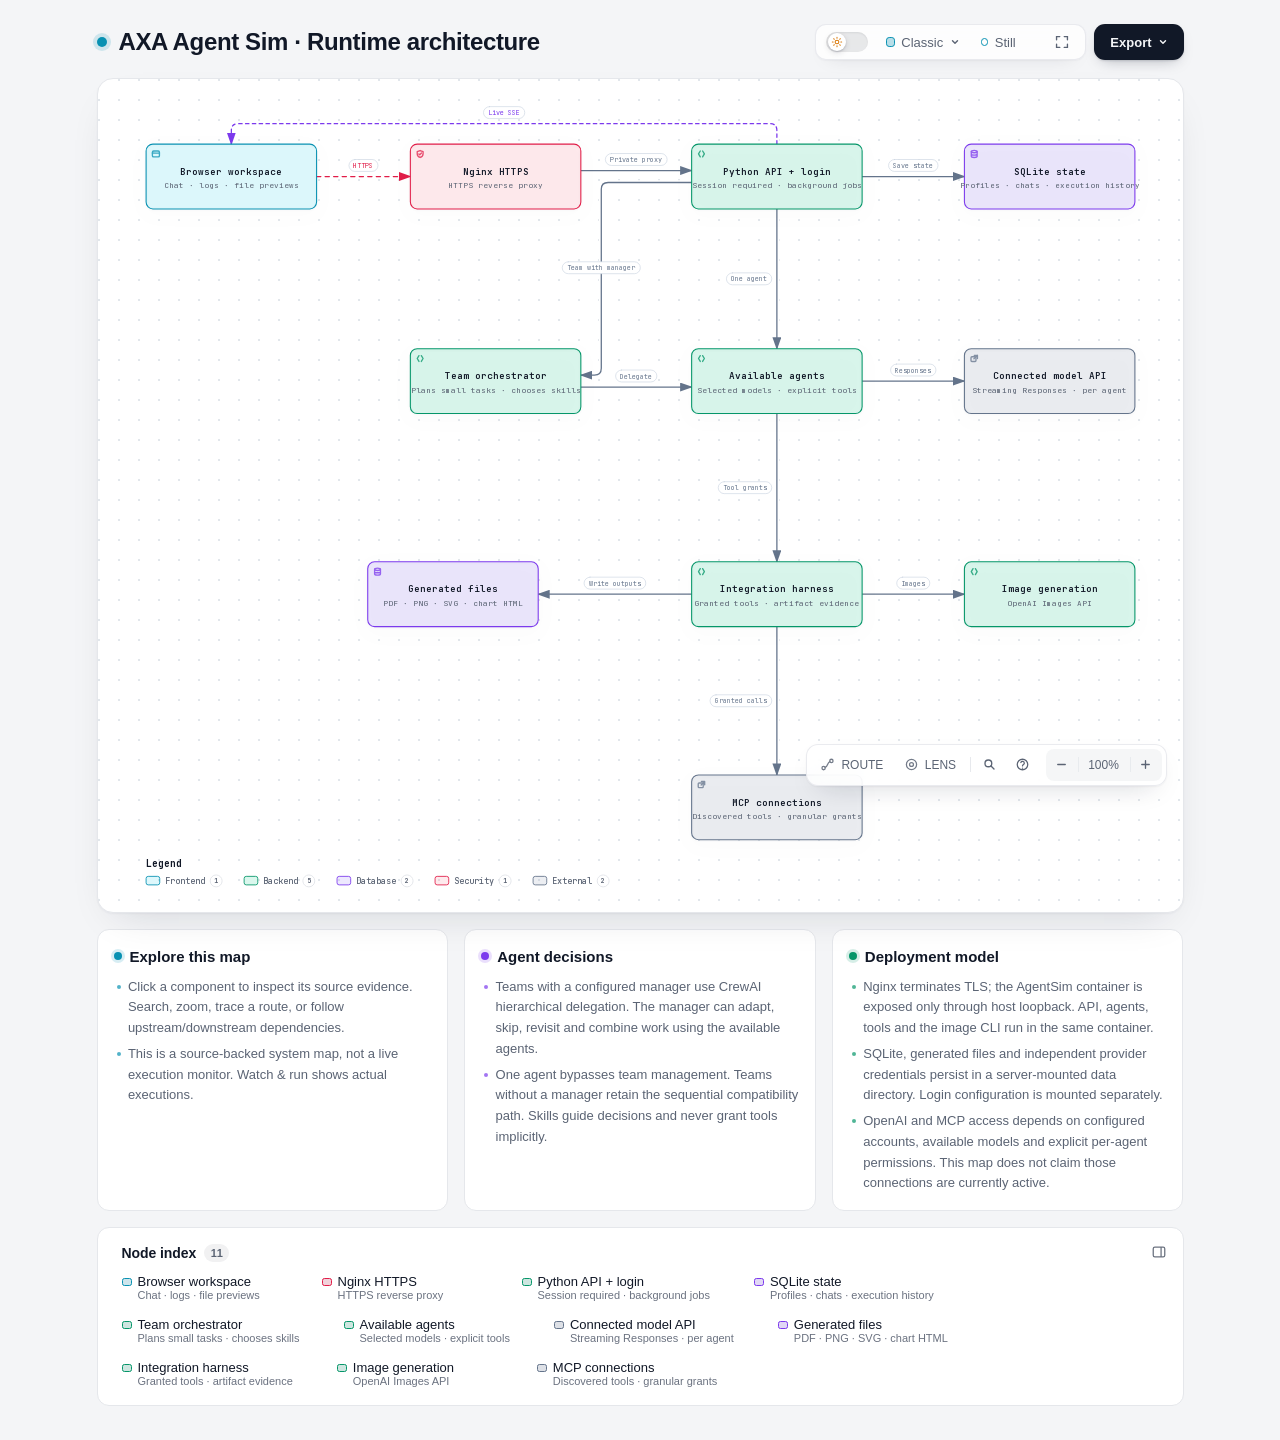
==== static/architecture.html @ c7d5e51a "Launch AXA Agent Sim with server-side OpenAI configuration" ====
<!DOCTYPE html>
<html lang="en" data-theme="dark" data-preset="classic">
<head>
  <meta charset="UTF-8">
  <meta name="viewport" content="width=device-width, initial-scale=1.0">
  <meta name="generator" content="archify 3.2.0">
  <meta name="archify-reader-contract" content="declared-wide-v1">
  <title>AXA Agent Sim · Runtime architecture Diagram</title>
  <script>
    // Resolve the theme before first paint so light-preference users don't
    // see a dark flash. The toolbar script below re-applies with UI state.
    (function () {
      try {
        var theme = null;
        try {
          var param = new URLSearchParams(window.location.search).get('theme');
          if (param === 'light' || param === 'dark') theme = param;
          if (new URLSearchParams(window.location.search).get('embed') === '1') {
            document.documentElement.setAttribute('data-embed', 'true');
          }
          if (new URLSearchParams(window.location.search).get('present') === '1') {
            document.documentElement.setAttribute('data-present', 'true');
          }
        } catch (_) {}
        if (!theme) {
          try { theme = localStorage.getItem('archify-theme'); } catch (_) {}
        }
        if (theme !== 'light' && theme !== 'dark') {
          theme = window.matchMedia('(prefers-color-scheme: light)').matches ? 'light' : 'dark';
        }
        document.documentElement.setAttribute('data-theme', theme);
      } catch (_) {}
    })();
  </script>
  <style id="archify-fonts">
/*
JetBrains Mono variable WOFF2 subsets from Google Fonts service revision v24.
These fixed bytes are shared by the viewer and its SVG/raster exports.
No local() source: an installed copy must not override the bundled font.
Uncovered characters (including CJK) still use the system fallback stack.
Upstream: https://github.com/JetBrains/JetBrainsMono

cyrillic-ext    1664 bytes  sha256 9343de2ca5d9549f792e7962375af8efb0f320c7643bfd36c884b5a30e5c396f
cyrillic        8892 bytes  sha256 4995a9a43ac659ec32fcd8b463755cd6a07b31a6e6b3894a6a153b661cf490e2
greek           6800 bytes  sha256 49c3da6c9a2b279b0f1f860f5cfb1f5dc38d88a5c7be9c9b1837bbc4e3db6111
vietnamese      5872 bytes  sha256 d44eb1936043a56038eb02dd70b243f379bef65783f94ec12f277550720411f1
latin-ext      11596 bytes  sha256 9c38cb2d0d2d93c1ee6e21fa78db76f13ea7e15e15cc64214c7ca89b6aaa35c4
latin          31340 bytes  sha256 2c32b9b3ee358c119e210f6f5195f9bd34894d78a785ff2e95d60e718e400af4

Copyright 2020 The JetBrains Mono Project Authors (https://github.com/JetBrains/JetBrainsMono)

This Font Software is licensed under the SIL Open Font License, Version 1.1.
This license is copied below, and is also available with a FAQ at:
https://openfontlicense.org


-----------------------------------------------------------
SIL OPEN FONT LICENSE Version 1.1 - 26 February 2007
-----------------------------------------------------------

PREAMBLE
The goals of the Open Font License (OFL) are to stimulate worldwide
development of collaborative font projects, to support the font creation
efforts of academic and linguistic communities, and to provide a free and
open framework in which fonts may be shared and improved in partnership
with others.

The OFL allows the licensed fonts to be used, studied, modified and
redistributed freely as long as they are not sold by themselves. The
fonts, including any derivative works, can be bundled, embedded,
redistributed and/or sold with any software provided that any reserved
names are not used by derivative works. The fonts and derivatives,
however, cannot be released under any other type of license. The
requirement for fonts to remain under this license does not apply
to any document created using the fonts or their derivatives.

DEFINITIONS
"Font Software" refers to the set of files released by the Copyright
Holder(s) under this license and clearly marked as such. This may
include source files, build scripts and documentation.

"Reserved Font Name" refers to any names specified as such after the
copyright statement(s).

"Original Version" refers to the collection of Font Software components as
distributed by the Copyright Holder(s).

"Modified Version" refers to any derivative made by adding to, deleting,
or substituting -- in part or in whole -- any of the components of the
Original Version, by changing formats or by porting the Font Software to a
new environment.

"Author" refers to any designer, engineer, programmer, technical
writer or other person who contributed to the Font Software.

PERMISSION & CONDITIONS
Permission is hereby granted, free of charge, to any person obtaining
a copy of the Font Software, to use, study, copy, merge, embed, modify,
redistribute, and sell modified and unmodified copies of the Font
Software, subject to the following conditions:

1) Neither the Font Software nor any of its individual components,
in Original or Modified Versions, may be sold by itself.

2) Original or Modified Versions of the Font Software may be bundled,
redistributed and/or sold with any software, provided that each copy
contains the above copyright notice and this license. These can be
included either as stand-alone text files, human-readable headers or
in the appropriate machine-readable metadata fields within text or
binary files as long as those fields can be easily viewed by the user.

3) No Modified Version of the Font Software may use the Reserved Font
Name(s) unless explicit written permission is granted by the corresponding
Copyright Holder. This restriction only applies to the primary font name as
presented to the users.

4) The name(s) of the Copyright Holder(s) or the Author(s) of the Font
Software shall not be used to promote, endorse or advertise any
Modified Version, except to acknowledge the contribution(s) of the
Copyright Holder(s) and the Author(s) or with their explicit written
permission.

5) The Font Software, modified or unmodified, in part or in whole,
must be distributed entirely under this license, and must not be
distributed under any other license. The requirement for fonts to
remain under this license does not apply to any document created
using the Font Software.

TERMINATION
This license becomes null and void if any of the above conditions are
not met.

DISCLAIMER
THE FONT SOFTWARE IS PROVIDED "AS IS", WITHOUT WARRANTY OF ANY KIND,
EXPRESS OR IMPLIED, INCLUDING BUT NOT LIMITED TO ANY WARRANTIES OF
MERCHANTABILITY, FITNESS FOR A PARTICULAR PURPOSE AND NONINFRINGEMENT
OF COPYRIGHT, PATENT, TRADEMARK, OR OTHER RIGHT. IN NO EVENT SHALL THE
COPYRIGHT HOLDER BE LIABLE FOR ANY CLAIM, DAMAGES OR OTHER LIABILITY,
INCLUDING ANY GENERAL, SPECIAL, INDIRECT, INCIDENTAL, OR CONSEQUENTIAL
DAMAGES, WHETHER IN AN ACTION OF CONTRACT, TORT OR OTHERWISE, ARISING
FROM, OUT OF THE USE OR INABILITY TO USE THE FONT SOFTWARE OR FROM
OTHER DEALINGS IN THE FONT SOFTWARE.
*/
    /* cyrillic-ext */
    @font-face { font-family: 'JetBrains Mono'; font-style: normal; font-weight: 400 800; font-display: swap;
      src: url([data-uri]) format('woff2');
      unicode-range: U+0460-052F, U+1C80-1C8A, U+20B4, U+2DE0-2DFF, U+A640-A69F, U+FE2E-FE2F; }
    /* cyrillic */
    @font-face { font-family: 'JetBrains Mono'; font-style: normal; font-weight: 400 800; font-display: swap;
      src: url([data-uri]) format('woff2');
      unicode-range: U+0301, U+0400-045F, U+0490-0491, U+04B0-04B1, U+2116; }
    /* greek */
    @font-face { font-family: 'JetBrains Mono'; font-style: normal; font-weight: 400 800; font-display: swap;
      src: url([data-uri]) format('woff2');
      unicode-range: U+0370-0377, U+037A-037F, U+0384-038A, U+038C, U+038E-03A1, U+03A3-03FF; }
    /* vietnamese */
    @font-face { font-family: 'JetBrains Mono'; font-style: normal; font-weight: 400 800; font-display: swap;
      src: url([data-uri]) format('woff2');
      unicode-range: U+0102-0103, U+0110-0111, U+0128-0129, U+0168-0169, U+01A0-01A1, U+01AF-01B0, U+0300-0301, U+0303-0304, U+0308-0309, U+0323, U+0329, U+1EA0-1EF9, U+20AB; }
    /* latin-ext */
    @font-face { font-family: 'JetBrains Mono'; font-style: normal; font-weight: 400 800; font-display: swap;
      src: url([data-uri]) format('woff2');
      unicode-range: U+0100-02BA, U+02BD-02C5, U+02C7-02CC, U+02CE-02D7, U+02DD-02FF, U+0304, U+0308, U+0329, U+1D00-1DBF, U+1E00-1E9F, U+1EF2-1EFF, U+2020, U+20A0-20AB, U+20AD-20C0, U+2113, U+2C60-2C7F, U+A720-A7FF; }
    /* latin */
    @font-face { font-family: 'JetBrains Mono'; font-style: normal; font-weight: 400 800; font-display: swap;
      src: url([data-uri]) format('woff2');
      unicode-range: U+0000-00FF, U+0131, U+0152-0153, U+02BB-02BC, U+02C6, U+02DA, U+02DC, U+0304, U+0308, U+0329, U+2000-206F, U+20AC, U+2122, U+2191, U+2193, U+2212, U+2215, U+FEFF, U+FFFD; }
  </style>
  <style>
    /* ==========================================================
       THEME VARIABLES — switch by toggling [data-theme] on <html>
       ========================================================== */
    :root,
    [data-theme="dark"] {
      --bg: #020617;
      --grid: #1e293b;
      --canvas-dot: rgba(148, 163, 184, 0.16);
      --text: #ffffff;
      --text-muted: #94a3b8;
      --text-dim: #475569;
      /* UI chrome and menu hints need more contrast than SVG .t-dim accents */
      --text-faint: #7d8da1;

      --panel: rgba(15, 23, 42, 0.5);
      --panel-border: #1e293b;
      --lane-fill: rgba(15, 23, 42, 0.22);
      --lane-stroke: #334155;

      --arrow: #94a3b8;
      --arrow-emphasis: #34d399;

      /* Opaque mask color used behind semi-transparent component fills
         so the arrows drawn underneath are properly hidden. */
      --mask: #0f172a;

      --frontend-fill:    rgba(8, 51, 68, 0.4);
      --frontend-stroke:  #22d3ee;
      --backend-fill:     rgba(6, 78, 59, 0.4);
      --backend-stroke:   #34d399;
      --database-fill:    rgba(76, 29, 149, 0.4);
      --database-stroke:  #a78bfa;
      --cloud-fill:       rgba(120, 53, 15, 0.3);
      --cloud-stroke:     #fbbf24;
      --security-fill:    rgba(136, 19, 55, 0.4);
      --security-stroke:  #fb7185;
      --messagebus-fill:  rgba(251, 146, 60, 0.3);
      --messagebus-stroke:#fb923c;
      --external-fill:    rgba(30, 41, 59, 0.5);
      --external-stroke:  #94a3b8;

      --toolbar-bg:       rgba(15, 23, 42, 0.8);
      --toolbar-border:   #334155;
      --toolbar-text:     #e2e8f0;
      --toolbar-hover:    rgba(15, 23, 42, 0.95);
      --toolbar-menu-bg:  #0f172a;
    }

    [data-theme="light"] {
      --bg: #f4f5f7;
      --grid: #e9edf2;
      --canvas-dot: #e2e7ec;
      --text: #111827;
      --text-muted: #5b6474;
      --text-dim: #9aa3b2;
      --text-faint: #6b7280;

      --panel: #ffffff;
      --panel-border: #e5e7eb;
      --lane-fill: rgba(248, 250, 252, 0.65);
      --lane-stroke: #cbd5e1;

      --arrow: #64748b;
      --arrow-emphasis: #059669;

      --mask: #ffffff;

      --frontend-fill: rgba(34, 211, 238, 0.15);
      --frontend-stroke: #0891b2;
      --backend-fill: rgba(52, 211, 153, 0.18);
      --backend-stroke: #059669;
      --database-fill: rgba(167, 139, 250, 0.2);
      --database-stroke: #7c3aed;
      --cloud-fill: rgba(251, 191, 36, 0.18);
      --cloud-stroke: #d97706;
      --security-fill: rgba(251, 113, 133, 0.15);
      --security-stroke: #e11d48;
      --messagebus-fill: rgba(251, 146, 60, 0.15);
      --messagebus-stroke: #ea580c;
      --external-fill: rgba(148, 163, 184, 0.18);
      --external-stroke: #64748b;

      --toolbar-bg:       rgba(255, 255, 255, 0.92);
      --toolbar-border:   #cbd5e1;
      --toolbar-text:     #334155;
      --toolbar-hover:    #ffffff;
      --toolbar-menu-bg:  #ffffff;
    }

    /* ==========================================================
       SIGNAL FLOW — an opt-in, motion-forward visual preset.
       The variables also target a standalone exported SVG, whose
       root carries data-preset and data-theme directly.
       ========================================================== */
    [data-preset="signal-flow"][data-theme="dark"] {
      --bg: #030711;
      --grid: #15233a;
      --panel: rgba(6, 14, 28, 0.78);
      --panel-border: #1d3350;
      --lane-fill: rgba(9, 22, 40, 0.5);
      --lane-stroke: #2c4564;
      --text: #f5fbff;
      --text-muted: #9eb0c7;
      --text-dim: #52667f;
      --text-faint: #7890ad;
      --mask: #07101e;
      --frontend-fill: rgba(6, 182, 212, 0.14);
      --frontend-stroke: #67e8f9;
      --backend-fill: rgba(16, 185, 129, 0.14);
      --backend-stroke: #5eead4;
      --database-fill: rgba(139, 92, 246, 0.16);
      --database-stroke: #c4b5fd;
      --cloud-fill: rgba(245, 158, 11, 0.13);
      --cloud-stroke: #fcd34d;
      --security-fill: rgba(244, 63, 94, 0.13);
      --security-stroke: #fda4af;
      --messagebus-fill: rgba(249, 115, 22, 0.13);
      --messagebus-stroke: #fdba74;
      --external-fill: rgba(71, 85, 105, 0.24);
      --external-stroke: #a5b4c7;
      --arrow: #7890ad;
      --arrow-emphasis: #2dd4bf;
      --toolbar-bg: rgba(7, 16, 30, 0.86);
      --toolbar-border: #29415f;
      --toolbar-menu-bg: #07101e;
    }

    [data-preset="signal-flow"][data-theme="light"] {
      --bg: #f4f9fc;
      --grid: #d4e5ee;
      --panel: rgba(255, 255, 255, 0.82);
      --panel-border: #bfd5e2;
      --lane-fill: rgba(232, 243, 248, 0.62);
      --lane-stroke: #a9c5d5;
      --text: #102638;
      --text-muted: #587287;
      --text-dim: #8aa2b4;
      --text-faint: #668397;
      --mask: #ffffff;
      --frontend-fill: rgba(6, 182, 212, 0.09);
      --frontend-stroke: #0789a1;
      --backend-fill: rgba(5, 150, 105, 0.09);
      --backend-stroke: #087f69;
      --database-fill: rgba(124, 58, 237, 0.09);
      --database-stroke: #7254c7;
      --cloud-fill: rgba(217, 119, 6, 0.08);
      --cloud-stroke: #b9670b;
      --security-fill: rgba(225, 29, 72, 0.08);
      --security-stroke: #c53a59;
      --messagebus-fill: rgba(234, 88, 12, 0.08);
      --messagebus-stroke: #c65f27;
      --external-fill: rgba(100, 116, 139, 0.1);
      --external-stroke: #607a8c;
      --arrow: #7b97aa;
      --arrow-emphasis: #0d9488;
    }

    /* ==========================================================
       BLUEPRINT — a review-first drafting preset for deployment,
       infrastructure, and technical design documentation. It keeps
       the same semantic palette and geometry while trading glow for
       precise grid contrast, squared materials, and drafting marks.
       ========================================================== */
    [data-preset="blueprint"][data-theme="dark"] {
      --bg: #06131f;
      --grid: #17425a;
      --panel: rgba(7, 27, 43, 0.9);
      --panel-border: #27627f;
      --lane-fill: rgba(10, 43, 66, 0.36);
      --lane-stroke: #34799a;
      --text: #e3f6ff;
      --text-muted: #91b8ca;
      --text-dim: #557e92;
      --text-faint: #739caf;
      --mask: #0a2031;
      --frontend-fill: rgba(26, 157, 193, 0.14);
      --frontend-stroke: #66d9ef;
      --backend-fill: rgba(31, 155, 124, 0.13);
      --backend-stroke: #69dfbd;
      --database-fill: rgba(120, 105, 196, 0.14);
      --database-stroke: #b4a8ff;
      --cloud-fill: rgba(197, 145, 43, 0.13);
      --cloud-stroke: #ffd166;
      --security-fill: rgba(199, 76, 104, 0.13);
      --security-stroke: #ff8da1;
      --messagebus-fill: rgba(207, 112, 49, 0.13);
      --messagebus-stroke: #ffad66;
      --external-fill: rgba(84, 119, 139, 0.18);
      --external-stroke: #a7cad9;
      --arrow: #78a3b7;
      --arrow-emphasis: #64dfc1;
      --toolbar-bg: rgba(7, 28, 45, 0.92);
      --toolbar-border: #34799a;
      --toolbar-text: #d8f3ff;
      --toolbar-hover: rgba(18, 58, 83, 0.95);
      --toolbar-menu-bg: #0a2031;
    }

    [data-preset="blueprint"][data-theme="light"] {
      --bg: #edf7fa;
      --grid: #b5d5e1;
      --panel: rgba(249, 253, 255, 0.94);
      --panel-border: #78aabd;
      --lane-fill: rgba(210, 232, 240, 0.42);
      --lane-stroke: #83b2c4;
      --text: #123344;
      --text-muted: #4e7486;
      --text-dim: #86a6b4;
      --text-faint: #668c9d;
      --mask: #f9fdff;
      --frontend-fill: rgba(8, 145, 178, 0.08);
      --frontend-stroke: #087f9c;
      --backend-fill: rgba(5, 128, 101, 0.08);
      --backend-stroke: #08755f;
      --database-fill: rgba(100, 75, 180, 0.08);
      --database-stroke: #6757a8;
      --cloud-fill: rgba(181, 120, 15, 0.08);
      --cloud-stroke: #a86609;
      --security-fill: rgba(190, 48, 80, 0.07);
      --security-stroke: #b32f50;
      --messagebus-fill: rgba(196, 81, 22, 0.07);
      --messagebus-stroke: #b65120;
      --external-fill: rgba(79, 112, 128, 0.08);
      --external-stroke: #506f7e;
      --arrow: #6d93a5;
      --arrow-emphasis: #087f69;
      --toolbar-bg: rgba(247, 252, 254, 0.94);
      --toolbar-border: #8ab5c5;
      --toolbar-text: #294f61;
      --toolbar-hover: #ffffff;
      --toolbar-menu-bg: #f9fdff;
    }

    /* ==========================================================
       EDITORIAL — a warm, publication-minded preset for design
       reviews, launch notes, and documentation. The diagram keeps
       the same semantic palette and exact geometry, but trades
       software chrome for paper, ink, ruled structure, and one
       restrained vermilion accent.
       ========================================================== */
    [data-preset="editorial"][data-theme="dark"] {
      --bg: #181611;
      --grid: #39342a;
      --panel: rgba(35, 31, 24, 0.96);
      --panel-border: #625a4a;
      --lane-fill: rgba(52, 46, 35, 0.46);
      --lane-stroke: #726957;
      --text: #f4eddf;
      --text-muted: #b9ae9b;
      --text-dim: #776e60;
      --text-faint: #9d917e;
      --mask: #231f18;
      --frontend-fill: rgba(43, 133, 142, 0.16);
      --frontend-stroke: #7fc6c7;
      --backend-fill: rgba(63, 132, 92, 0.16);
      --backend-stroke: #8fc29e;
      --database-fill: rgba(117, 91, 141, 0.17);
      --database-stroke: #c0a4d0;
      --cloud-fill: rgba(170, 119, 49, 0.16);
      --cloud-stroke: #d8ad68;
      --security-fill: rgba(157, 69, 65, 0.17);
      --security-stroke: #df9085;
      --messagebus-fill: rgba(174, 79, 42, 0.16);
      --messagebus-stroke: #df946f;
      --external-fill: rgba(126, 115, 96, 0.18);
      --external-stroke: #b8ad99;
      --arrow: #948978;
      --arrow-emphasis: #dd6b3d;
      --toolbar-bg: rgba(35, 31, 24, 0.92);
      --toolbar-border: #625a4a;
      --toolbar-text: #eee5d5;
      --toolbar-hover: #302a20;
      --toolbar-menu-bg: #231f18;
    }

    [data-preset="editorial"][data-theme="light"] {
      --bg: #f2eee5;
      --grid: #d8d0c2;
      --panel: rgba(251, 248, 241, 0.97);
      --panel-border: #c4b9a6;
      --lane-fill: rgba(229, 221, 207, 0.42);
      --lane-stroke: #b8aa94;
      --text: #242018;
      --text-muted: #6f6658;
      --text-dim: #a09788;
      --text-faint: #817767;
      --mask: #fbf8f1;
      --frontend-fill: rgba(31, 117, 126, 0.09);
      --frontend-stroke: #287e84;
      --backend-fill: rgba(42, 119, 75, 0.09);
      --backend-stroke: #397b53;
      --database-fill: rgba(105, 75, 130, 0.09);
      --database-stroke: #765d86;
      --cloud-fill: rgba(157, 103, 31, 0.1);
      --cloud-stroke: #9a671f;
      --security-fill: rgba(153, 58, 52, 0.09);
      --security-stroke: #9e463f;
      --messagebus-fill: rgba(182, 70, 27, 0.09);
      --messagebus-stroke: #ad4b25;
      --external-fill: rgba(101, 91, 75, 0.09);
      --external-stroke: #746b5e;
      --arrow: #8a806f;
      --arrow-emphasis: #bb4c23;
      --toolbar-bg: rgba(251, 248, 241, 0.94);
      --toolbar-border: #c4b9a6;
      --toolbar-text: #40392f;
      --toolbar-hover: #fffdf8;
      --toolbar-menu-bg: #fbf8f1;
    }

    * { margin: 0; padding: 0; box-sizing: border-box; }

    body {
      --archify-page-top: 2rem;
      font-family: -apple-system, BlinkMacSystemFont, 'Segoe UI', 'PingFang SC', 'Hiragino Sans GB', 'Microsoft YaHei', 'Noto Sans CJK SC', 'Noto Sans', Roboto, 'Helvetica Neue', Arial, sans-serif;
      -webkit-font-smoothing: antialiased;
      background: var(--bg);
      min-height: 100vh;
      padding: var(--archify-page-top) 2rem 2rem;
      color: var(--text);
      /* Theme surfaces change together; animating the page background leaves it
         visibly out of sync with the SVG and panel for the first 200ms. */
    }

    html[data-preset="signal-flow"] body {
      background-image:
        radial-gradient(circle at 18% -8%, rgba(34, 211, 238, 0.14), transparent 34rem),
        radial-gradient(circle at 92% 18%, rgba(139, 92, 246, 0.12), transparent 30rem);
      background-attachment: fixed;
    }
    html[data-preset="signal-flow"][data-theme="light"] body {
      background-image:
        radial-gradient(circle at 18% -8%, rgba(6, 182, 212, 0.12), transparent 34rem),
        radial-gradient(circle at 92% 18%, rgba(139, 92, 246, 0.08), transparent 30rem);
    }
    html[data-preset="blueprint"] body {
      background-image:
        linear-gradient(var(--grid) 1px, transparent 1px),
        linear-gradient(90deg, var(--grid) 1px, transparent 1px);
      background-size: 32px 32px;
      background-position: -1px -1px;
      background-attachment: fixed;
    }
    html[data-preset="editorial"] body {
      background-image:
        linear-gradient(90deg, transparent 0, transparent 5.4rem, color-mix(in srgb, var(--security-stroke) 18%, transparent) 5.4rem, color-mix(in srgb, var(--security-stroke) 18%, transparent) calc(5.4rem + 1px), transparent calc(5.4rem + 1px)),
        repeating-linear-gradient(0deg, transparent 0, transparent 31px, color-mix(in srgb, var(--grid) 36%, transparent) 31px, color-mix(in srgb, var(--grid) 36%, transparent) 32px);
      background-attachment: fixed;
    }

    /* Gallery/embed mode keeps the generated artifact as the source of truth
       while presenting only its diagram surface inside a proof card. */
    html[data-embed="true"] body {
      min-height: 0;
      padding: 0;
      overflow: hidden;
      background: var(--bg);
      background-image: none;
    }
    html[data-embed="true"] .toolbar,
    html[data-embed="true"] .header,
    html[data-embed="true"] .cards,
    html[data-embed="true"] .diagram-nav,
    html[data-embed="true"] .overview-map,
    html[data-embed="true"] .focus-chip,
    html[data-embed="true"] .route-probe,
    html[data-embed="true"] .semantic-lens,
    html[data-embed="true"] .diagram-guide,
    html[data-embed="true"] .node-finder,
    html[data-embed="true"] .node-outline { display: none !important; }
    html[data-embed="true"] .container { max-width: none; }
    html[data-embed="true"] .diagram-container {
      padding: 0.5rem;
      border: 0;
      border-radius: 0;
      box-shadow: none;
    }
    html[data-embed="true"] .diagram-container svg { min-width: 0; }

    /* Presentation Stage is a viewer-only layer: it gives the live diagram
       the viewport while keeping guided views, theme, focus, and exports real.
       Embed mode wins when both query parameters are present. */
    html[data-present="true"]:not([data-embed="true"]) body {
      --archify-page-top: 1rem;
      height: 100dvh;
      min-height: 0;
      padding: 1rem;
      overflow: hidden;
    }
    html[data-present="true"]:not([data-embed="true"]) .container {
      display: flex;
      flex-direction: column;
      gap: 0.75rem;
      width: 100%;
      max-width: none;
      height: calc(100dvh - 2rem);
    }
    html[data-present="true"]:not([data-embed="true"]) .header {
      flex: none;
      min-width: 0;
      margin: 0;
      padding-right: 23rem;
    }
    html[data-present="true"]:not([data-embed="true"]) .header-row { margin-bottom: 0.25rem; }
    html[data-present="true"]:not([data-embed="true"]) .subtitle {
      overflow: hidden;
      text-overflow: ellipsis;
      white-space: nowrap;
    }

    html[data-present="true"]:not([data-embed="true"]) .diagram-container {
      display: flex;
      flex: 1 1 auto;
      align-items: center;
      justify-content: center;
      min-height: 0;
      padding: 0.75rem;
      padding-bottom: calc(0.75rem + var(--archify-nav-reserve));
    }
    html[data-present="true"]:not([data-embed="true"]) .diagram-container > svg {
      flex: 1 1 auto;
      height: 100%;
      min-height: 0;
      width: 100%;
      min-width: 0;
    }
    html[data-present="true"]:not([data-embed="true"]) .cards { display: none; }
    html[data-present="true"]:not([data-embed="true"]) #btn-present {
      border-color: var(--frontend-stroke);
      color: var(--frontend-stroke);
    }

    /* The reader owns only the outer scale. Compact automatic sequences fit at
       their authored text size or larger. Long sequences and waterfall rows
       favor reading width and page scroll; other diagrams keep height fitting.
       Small automatic canvases retain a modest scale inside a usable shell.
       Every strategy preserves the authored SVG/viewBox and semantic geometry. */
    .container {
      width: 100%;
      max-width: var(--archify-reader-width, 1440px);
      margin: 0 auto;
    }
    html[data-reader-area="true"] .diagram-container {
      min-height: var(--archify-diagram-min-height);
      display: flex;
      align-items: center;
    }
    html[data-reader-area="true"] .diagram-container > svg { flex-shrink: 0; }
    /* The original SVG legend can use the outer corner while the capped or fitted
       diagram stays centered. The container still clips all outer paint. */
    .diagram-container:has([data-reader-legend-corner]) > svg { overflow: visible; }
    .diagram-container [data-reader-legend-corner] {
      transform-origin: 0 0;
      transform-box: view-box;
      transform: var(--archify-reader-legend-transform);
    }
    html[data-reader-narrow="true"]:not([data-present="true"]) .diagram-container > svg {
      min-width: 0;
      max-width: var(--archify-diagram-max-width);
      margin-inline: auto;
    }
    @media (min-width: 768px) and (max-height: 920px) {
      .header { margin-bottom: 1rem; }
      .diagram-container { padding: 1rem; }
      .cards { margin-top: 1rem; }
      .card { padding: 1rem; }
    }

    .header { margin-bottom: 1.5rem; padding-right: 29.5rem; }

    html[data-preset="signal-flow"] .header,
    html[data-preset="blueprint"] .header,
    html[data-preset="editorial"] .header { padding-right: 29.5rem; }

    .header-row {
      display: flex;
      align-items: center;
      gap: 0.75rem;
      min-height: 2.75rem;
      margin-bottom: 0.25rem;
    }

    .pulse-dot {
      flex: none;
      width: 10px;
      height: 10px;
      background: var(--frontend-stroke);
      border-radius: 50%;
      box-shadow: 0 0 0 4px color-mix(in srgb, var(--frontend-stroke) 16%, transparent);
      animation: none;
    }

    html[data-motion-capable="true"] .pulse-dot { animation: pulse 2s infinite; }

    @keyframes pulse {
      0%, 100% { opacity: 1; }
      50% { opacity: 0.5; }
    }

    h1 {
      font-size: 1.5rem;
      font-weight: 650;
      line-height: 1.25;
      letter-spacing: -0.015em;
    }

    .subtitle {
      color: var(--text-muted);
      font-size: 0.875rem;
      line-height: 1.55;
      margin-left: 1.375rem;
    }

    html[data-preset="signal-flow"] .header-row::after {
      content: attr(data-preset-badge-signal-flow);
      flex: none;
      margin-left: 0.25rem;
      color: var(--frontend-stroke);
      border: 1px solid var(--frontend-stroke);
      border-radius: 999px;
      padding: 0.28rem 0.6rem;
      font-size: 0.625rem;
      letter-spacing: 0.12em;
      opacity: 0.82;
      box-shadow: 0 0 20px rgba(34, 211, 238, 0.12);
      white-space: nowrap;
    }

    html[data-preset="blueprint"] .pulse-dot {
      width: 10px;
      height: 10px;
      border: 1px solid var(--frontend-stroke);
      border-radius: 1px;
      background: transparent;
      box-shadow: inset 0 0 0 2px var(--bg);
      transform: rotate(45deg);
      animation: none;
    }
    html[data-preset="blueprint"] .header-row::after {
      content: attr(data-preset-badge-blueprint);
      flex: none;
      margin-left: 0.25rem;
      padding: 0.28rem 0.55rem;
      border-top: 1px solid var(--frontend-stroke);
      border-bottom: 1px solid var(--frontend-stroke);
      color: var(--frontend-stroke);
      font-size: 0.5625rem;
      font-weight: 700;
      letter-spacing: 0.14em;
      white-space: nowrap;
    }

    html[data-preset="editorial"] h1,
    html[data-preset="editorial"] .card h3 {
      font-family: Georgia, 'Times New Roman', 'Songti SC', STSong, serif;
      letter-spacing: -0.02em;
    }
    html[data-preset="editorial"] h1 { font-size: 1.72rem; font-weight: 600; }
    html[data-preset="editorial"] .pulse-dot {
      width: 9px;
      height: 9px;
      border: 1px solid var(--arrow-emphasis);
      border-radius: 0;
      background: var(--arrow-emphasis);
      box-shadow: 0 0 0 3px color-mix(in srgb, var(--arrow-emphasis) 14%, transparent);
      transform: rotate(45deg);
      animation: none;
    }
    html[data-preset="editorial"] .header-row::after {
      content: attr(data-preset-badge-editorial);
      flex: none;
      margin-left: 0.25rem;
      padding: 0.32rem 0 0.24rem;
      border-bottom: 2px solid var(--arrow-emphasis);
      color: var(--arrow-emphasis);
      font-family: Georgia, 'Times New Roman', serif;
      font-size: 0.625rem;
      font-style: italic;
      font-weight: 600;
      letter-spacing: 0.08em;
      white-space: nowrap;
    }

    .diagram-container {
      --archify-nav-reserve: 0px;
      background: var(--panel);
      border-radius: 1rem;
      border: 1px solid var(--panel-border);
      box-shadow: 0 1px 2px rgba(15, 23, 42, 0.04), 0 16px 40px -20px rgba(15, 23, 42, 0.18);
      padding: 1.5rem;
      padding-bottom: calc(1.5rem + var(--archify-nav-reserve));
      overflow: hidden;
      position: relative;
    }

    html[data-preset="signal-flow"] .diagram-container {
      position: relative;
      overflow: hidden;
      background: linear-gradient(180deg, rgba(8, 20, 38, 0.82), rgba(3, 8, 18, 0.94));
      box-shadow: inset 0 1px 0 rgba(255, 255, 255, 0.04), 0 28px 80px rgba(0, 0, 0, 0.34);
    }
    html[data-preset="signal-flow"][data-theme="light"] .diagram-container {
      background: linear-gradient(180deg, rgba(255, 255, 255, 0.9), rgba(237, 246, 250, 0.94));
      box-shadow: inset 0 1px 0 rgba(255, 255, 255, 0.72), 0 24px 60px rgba(45, 78, 99, 0.12);
    }
    html[data-preset="blueprint"] .diagram-container {
      border-color: var(--panel-border);
      border-radius: 0.35rem;
      background: var(--panel);
      box-shadow:
        inset 0 0 0 1px color-mix(in srgb, var(--panel-border) 34%, transparent),
        0 18px 48px rgba(0, 0, 0, 0.16);
    }
    html[data-preset="blueprint"] .diagram-container::after {
      content: "";
      position: absolute;
      z-index: 10;
      inset: 0.7rem;
      pointer-events: none;
      background:
        linear-gradient(var(--frontend-stroke), var(--frontend-stroke)) left top / 1.35rem 1px no-repeat,
        linear-gradient(var(--frontend-stroke), var(--frontend-stroke)) left top / 1px 1.35rem no-repeat,
        linear-gradient(var(--frontend-stroke), var(--frontend-stroke)) right top / 1.35rem 1px no-repeat,
        linear-gradient(var(--frontend-stroke), var(--frontend-stroke)) right top / 1px 1.35rem no-repeat,
        linear-gradient(var(--frontend-stroke), var(--frontend-stroke)) left bottom / 1.35rem 1px no-repeat,
        linear-gradient(var(--frontend-stroke), var(--frontend-stroke)) left bottom / 1px 1.35rem no-repeat,
        linear-gradient(var(--frontend-stroke), var(--frontend-stroke)) right bottom / 1.35rem 1px no-repeat,
        linear-gradient(var(--frontend-stroke), var(--frontend-stroke)) right bottom / 1px 1.35rem no-repeat;
      opacity: 0.58;
    }
    html[data-preset="editorial"] .diagram-container {
      overflow: hidden;
      border-color: var(--panel-border);
      border-radius: 0.38rem;
      background:
        linear-gradient(90deg, color-mix(in srgb, var(--security-fill) 58%, transparent), transparent 12%),
        var(--panel);
      box-shadow:
        0 1px 0 color-mix(in srgb, var(--text) 6%, transparent),
        0 18px 48px color-mix(in srgb, #000 19%, transparent);
    }
    html[data-preset="editorial"] .diagram-container::after {
      position: absolute;
      z-index: 10;
      top: 0.72rem;
      right: 1.25rem;
      padding: 0.2rem 0.52rem;
      border: 1px solid var(--panel-border);
      background: var(--panel);
      color: var(--arrow-emphasis);
      content: attr(data-preset-badge-editorial-plate);
      font-family: Georgia, 'Times New Roman', serif;
      font-size: 0.52rem;
      font-style: italic;
      font-weight: 600;
      letter-spacing: 0.09em;
      pointer-events: none;
    }
    html[data-embed="true"][data-preset="editorial"] .diagram-container::after { display: none; }
    html[data-motion-capable="true"][data-preset="signal-flow"][data-ambient-entry="running"] .diagram-container::before {
      content: "";
      position: absolute;
      inset: 0;
      pointer-events: none;
      background: linear-gradient(115deg, transparent 28%, rgba(103, 232, 249, 0.035) 48%, transparent 68%);
      transform: translateX(-70%);
      animation: archify-signal-scan 4.8s ease-in-out 1 both;
    }

    /* Motion Governor gives the reader a real static state and gives the
       strongest semantic action the only motion budget. Atmosphere resets to
       its authored base instead of freezing mid-cycle. Static artifacts never
       start a decorative pulse or scan. */
    html:not([data-motion-capable="true"]) svg[data-animation="trace"] [data-animate] {
      animation: none !important;
    }
    html:not([data-motion-capable="true"]) svg[data-animation="trace"] [data-graph-role="automatic-crossover"]:has(> [data-animate="edge"]) > [data-graph-role="automatic-crossover-underlay"] {
      animation: none !important;
    }
    html[data-motion="still"] .pulse-dot,
    html[data-motion="still"] .diagram-container::before,
    html[data-motion="still"] svg[data-animation="trace"] [data-animate],
    html[data-motion-owner] .pulse-dot,
    html[data-motion-owner] .diagram-container::before,
    html[data-motion-owner] svg[data-animation="trace"] [data-animate],
    html[data-embed="true"] .pulse-dot,
    html[data-embed="true"] .diagram-container::before,
    html[data-share-playback="true"] .pulse-dot,
    html[data-share-playback="true"] .diagram-container::before,
    html[data-document-hidden="true"] .pulse-dot,
    html[data-document-hidden="true"] .diagram-container::before,
    html[data-document-hidden="true"] svg[data-animation="trace"] [data-animate],
    html[data-motion="still"] svg[data-animation="trace"] [data-graph-role="automatic-crossover"]:has(> [data-animate="edge"]) > [data-graph-role="automatic-crossover-underlay"],
    html[data-motion-owner] svg[data-animation="trace"] [data-graph-role="automatic-crossover"]:has(> [data-animate="edge"]) > [data-graph-role="automatic-crossover-underlay"],
    html[data-embed="true"] svg[data-animation="trace"] [data-graph-role="automatic-crossover"]:has(> [data-animate="edge"]) > [data-graph-role="automatic-crossover-underlay"],
    html[data-share-playback="true"] svg[data-animation="trace"] [data-graph-role="automatic-crossover"]:has(> [data-animate="edge"]) > [data-graph-role="automatic-crossover-underlay"],
    html[data-document-hidden="true"] svg[data-animation="trace"] [data-graph-role="automatic-crossover"]:has(> [data-animate="edge"]) > [data-graph-role="automatic-crossover-underlay"] {
      animation: none !important;
    }
    html[data-motion="still"] .diagram-container::before,
    html[data-motion-owner] .diagram-container::before,
    html[data-embed="true"] .diagram-container::before,
    html[data-share-playback="true"] .diagram-container::before {
      opacity: 0;
    }
    html[data-motion="still"] .intent-trace-flow,
    html[data-motion="still"] .route-probe-flow,
    html[data-motion="still"] .route-journey-flow,
    html[data-motion="still"] .semantic-lens-flow,
    html[data-motion="still"] .diagram-guide,
    html[data-motion="still"] .overview-map-live,
    html[data-document-hidden="true"] .intent-trace-flow,
    html[data-document-hidden="true"] .route-probe-flow,
    html[data-document-hidden="true"] .route-journey-flow,
    html[data-document-hidden="true"] .semantic-lens-flow,
    html[data-document-hidden="true"] .diagram-guide,
    html[data-document-hidden="true"] .overview-map-live {
      animation: none !important;
    }

    html[data-motion="still"] .intent-trace-flow,
    html[data-motion="still"] .route-probe-flow {
      stroke-dasharray: none;
      stroke-dashoffset: 0;
      opacity: 0.72;
    }
    html[data-motion="still"] .route-journey-overlay,
    html[data-document-hidden="true"] .route-journey-overlay { display: none !important; }
    html[data-motion="still"] .relationship-pulse-overlay { display: none !important; }

    html[data-motion="still"] svg [data-node-id],
    html[data-motion="still"] svg [data-edge-from],
    html[data-motion="still"] svg [data-detail],
    html[data-motion="still"] svg [data-detail-anchor],
    html[data-motion="still"] svg [data-legend-hit],
    html[data-motion="still"] svg {
      transition: none !important;
    }

    svg {
      font-family: 'JetBrains Mono', ui-monospace, SFMono-Regular, Menlo, Consolas, 'DejaVu Sans Mono', 'Liberation Mono', 'Noto Sans Mono CJK SC', 'PingFang SC', 'Hiragino Sans GB', 'Microsoft YaHei', monospace;
      width: 100%;
      min-width: min(900px, 100%);
      display: block;
      transform-origin: 0 0;
      transition: transform 0.18s ease;
    }

    .diagram-container.is-camera-moving svg {
      transition: transform 0.42s cubic-bezier(0.22, 1, 0.36, 1);
    }
    .diagram-container.is-camera-transaction svg { transition: none; }
    .diagram-container.is-pannable { cursor: grab; }
    .diagram-container.is-panning { cursor: grabbing; user-select: none; }
    .diagram-container.is-panning svg { transition: none; }

    .diagram-nav {
      position: absolute;
      right: 1rem;
      bottom: 1rem;
      z-index: 12;
      translate: 0 calc(-1 * var(--archify-dock-lift, 0px));
      display: inline-flex;
      align-items: center;
      max-width: calc(100% - 2rem);
      padding: 0.25rem;
      gap: 0.0625rem;
      overflow-x: auto;
      border: 1px solid color-mix(in srgb, var(--panel-border) 80%, transparent);
      border-radius: 0.75rem;
      background: color-mix(in srgb, var(--panel) 84%, transparent);
      box-shadow: 0 1px 2px rgba(15, 23, 42, 0.05), 0 10px 28px -14px rgba(15, 23, 42, 0.28);
      backdrop-filter: blur(14px) saturate(1.2);
      scrollbar-width: none;
    }
    .diagram-nav::-webkit-scrollbar { display: none; }
    .diagram-nav button,
    .focus-chip button {
      border: 0;
      background: transparent;
      color: var(--toolbar-text);
      font: inherit;
      cursor: pointer;
    }
    .diagram-nav button {
      min-width: 2rem;
      height: 2rem;
      padding: 0 0.4rem;
      border-radius: 0.5rem;
      color: var(--text-muted);
      font-size: 0.75rem;
      font-weight: 500;
      letter-spacing: 0;
      transition: background 0.15s, color 0.15s;
    }
    .diagram-nav button:hover,
    .diagram-nav button:focus-visible {
      color: var(--text);
      background: color-mix(in srgb, var(--text) 6%, transparent);
    }
    .diagram-nav button:hover,
    .diagram-nav button:focus-visible,
    .focus-chip button:hover,
    .focus-chip button:focus-visible { background: var(--toolbar-hover); }
    .diagram-nav button:focus-visible,
    .focus-chip button:focus-visible {
      outline: 2px solid var(--frontend-stroke);
      outline-offset: 1px;
    }
    .diagram-nav button:disabled { opacity: 0.38; cursor: default; }
    /* The Guide stays on the ? shortcut; Map only earns dock space once the
       reader has zoomed past the full diagram (or opened it from the keyboard). */
    .diagram-nav button[hidden] { display: none; }
    .diagram-container:not(.is-pannable) #btn-overview-map:not([data-radar-requested]):not(:focus) { display: none; }
    .diagram-nav button:disabled:hover { background: transparent; }
    .diagram-nav #btn-route-probe,
    .diagram-nav #btn-overview-map,
    .diagram-nav #btn-semantic-lens {
      min-width: auto;
      padding-inline: 0.6rem;
      color: var(--text-muted);
      font-weight: 500;
    }
    .diagram-nav #btn-node-finder,
    .diagram-nav [data-view="out"] {
      position: relative;
      margin-left: 0.375rem;
    }
    .diagram-nav #btn-node-finder::before,
    .diagram-nav [data-view="out"]::before {
      position: absolute;
      top: 0.55rem;
      bottom: 0.55rem;
      left: -0.19rem;
      width: 1px;
      background: color-mix(in srgb, var(--panel-border) 90%, transparent);
      content: "";
      pointer-events: none;
    }
    .diagram-nav-icon {
      display: block;
      width: 0.95rem;
      height: 0.95rem;
      margin: auto;
      background: currentColor;
      -webkit-mask-position: center;
      -webkit-mask-repeat: no-repeat;
      -webkit-mask-size: contain;
      mask-position: center;
      mask-repeat: no-repeat;
      mask-size: contain;
    }
    .diagram-nav-icon.find {
      -webkit-mask-image: url("data:image/svg+xml,%3Csvg xmlns='http://www.w3.org/2000/svg' viewBox='0 0 20 20'%3E%3Ccircle cx='8.5' cy='8.5' r='4.5' fill='none' stroke='black' stroke-width='1.8'/%3E%3Cpath d='m12 12 4 4' fill='none' stroke='black' stroke-width='1.8' stroke-linecap='round'/%3E%3C/svg%3E");
      mask-image: url("data:image/svg+xml,%3Csvg xmlns='http://www.w3.org/2000/svg' viewBox='0 0 20 20'%3E%3Ccircle cx='8.5' cy='8.5' r='4.5' fill='none' stroke='black' stroke-width='1.8'/%3E%3Cpath d='m12 12 4 4' fill='none' stroke='black' stroke-width='1.8' stroke-linecap='round'/%3E%3C/svg%3E");
    }
    .diagram-nav-icon.guide {
      -webkit-mask-image: url("data:image/svg+xml,%3Csvg xmlns='http://www.w3.org/2000/svg' viewBox='0 0 20 20'%3E%3Ccircle cx='10' cy='10' r='7' fill='none' stroke='black' stroke-width='1.7'/%3E%3Cpath d='M7.8 7.3a2.4 2.4 0 014.6.9c0 1.8-2.4 2-2.4 3.7M10 14.9h.01' fill='none' stroke='black' stroke-width='1.7' stroke-linecap='round'/%3E%3C/svg%3E");
      mask-image: url("data:image/svg+xml,%3Csvg xmlns='http://www.w3.org/2000/svg' viewBox='0 0 20 20'%3E%3Ccircle cx='10' cy='10' r='7' fill='none' stroke='black' stroke-width='1.7'/%3E%3Cpath d='M7.8 7.3a2.4 2.4 0 014.6.9c0 1.8-2.4 2-2.4 3.7M10 14.9h.01' fill='none' stroke='black' stroke-width='1.7' stroke-linecap='round'/%3E%3C/svg%3E");
    }
    .diagram-nav-icon.minus {
      -webkit-mask-image: url("data:image/svg+xml,%3Csvg xmlns='http://www.w3.org/2000/svg' viewBox='0 0 20 20'%3E%3Cpath d='M5 10h10' fill='none' stroke='black' stroke-width='1.8' stroke-linecap='round'/%3E%3C/svg%3E");
      mask-image: url("data:image/svg+xml,%3Csvg xmlns='http://www.w3.org/2000/svg' viewBox='0 0 20 20'%3E%3Cpath d='M5 10h10' fill='none' stroke='black' stroke-width='1.8' stroke-linecap='round'/%3E%3C/svg%3E");
    }
    .diagram-nav-icon.plus {
      -webkit-mask-image: url("data:image/svg+xml,%3Csvg xmlns='http://www.w3.org/2000/svg' viewBox='0 0 20 20'%3E%3Cpath d='M10 5v10M5 10h10' fill='none' stroke='black' stroke-width='1.8' stroke-linecap='round'/%3E%3C/svg%3E");
      mask-image: url("data:image/svg+xml,%3Csvg xmlns='http://www.w3.org/2000/svg' viewBox='0 0 20 20'%3E%3Cpath d='M10 5v10M5 10h10' fill='none' stroke='black' stroke-width='1.8' stroke-linecap='round'/%3E%3C/svg%3E");
    }
    .diagram-nav [data-view="reset"] {
      display: inline-flex;
      align-items: center;
      justify-content: center;
      gap: 0.2rem;
      min-width: 3.1rem;
      padding-inline: 0.35rem;
    }
    .diagram-nav [data-view="reset"][data-detail-visible] {
      min-width: 3.8rem;
    }
    .diagram-nav-detail {
      color: color-mix(in srgb, var(--toolbar-text) 52%, transparent);
      font-size: 0.44rem;
      font-weight: 700;
      line-height: 1;
      letter-spacing: 0.07em;
    }
    .diagram-nav-percent {
      color: var(--text-muted);
      font-size: 0.75rem;
      font-weight: 500;
      font-variant-numeric: tabular-nums;
      line-height: 1;
    }
    /* Mode buttons carry a small glyph so the dock reads as one icon language. */
    .diagram-nav #btn-route-probe,
    .diagram-nav #btn-overview-map,
    .diagram-nav #btn-semantic-lens {
      display: inline-flex;
      align-items: center;
      gap: 0.375rem;
      padding-inline: 0.55rem 0.65rem;
    }
    .diagram-nav #btn-route-probe::before,
    .diagram-nav #btn-overview-map::before,
    .diagram-nav #btn-semantic-lens::before {
      flex: none;
      width: 0.95rem;
      height: 0.95rem;
      background: currentColor;
      content: "";
      opacity: 0.85;
      -webkit-mask: var(--nav-glyph) center / contain no-repeat;
      mask: var(--nav-glyph) center / contain no-repeat;
    }
    .diagram-nav #btn-route-probe { --nav-glyph: url("data:image/svg+xml,%3Csvg xmlns='http://www.w3.org/2000/svg' viewBox='0 0 20 20'%3E%3Cg fill='none' stroke='black' stroke-width='1.7' stroke-linecap='round'%3E%3Ccircle cx='4.8' cy='14.8' r='2.2'/%3E%3Ccircle cx='15.2' cy='5.2' r='2.2'/%3E%3Cpath d='M6.9 13.9c3.8-1.4 2.6-6.3 6.2-7.8'/%3E%3C/g%3E%3C/svg%3E"); }
    .diagram-nav #btn-overview-map { --nav-glyph: url("data:image/svg+xml,%3Csvg xmlns='http://www.w3.org/2000/svg' viewBox='0 0 20 20'%3E%3Cg fill='none' stroke='black' stroke-width='1.7' stroke-linejoin='round'%3E%3Cpath d='M2.8 5.4 7.4 3.5l5.2 2 4.6-1.9v11l-4.6 1.9-5.2-2-4.6 1.9z'/%3E%3Cpath d='M7.4 3.5v11M12.6 5.5v11'/%3E%3C/g%3E%3C/svg%3E"); }
    .diagram-nav #btn-semantic-lens { --nav-glyph: url("data:image/svg+xml,%3Csvg xmlns='http://www.w3.org/2000/svg' viewBox='0 0 20 20'%3E%3Cg fill='none' stroke='black' stroke-width='1.7'%3E%3Ccircle cx='10' cy='10' r='6.8'/%3E%3Ccircle cx='10' cy='10' r='2.6'/%3E%3C/g%3E%3C/svg%3E"); }
    /* Zoom out / level / zoom in join into one stepper well. */
    .diagram-nav [data-view="out"],
    .diagram-nav [data-view="reset"],
    .diagram-nav [data-view="in"] {
      position: relative;
      border-radius: 0;
      background: color-mix(in srgb, var(--panel-border) 38%, transparent);
    }
    .diagram-nav [data-view="out"] { margin-left: 0.375rem; border-radius: 0.5rem 0 0 0.5rem; }
    .diagram-nav [data-view="out"]::before { display: none; }
    .diagram-nav [data-view="reset"],
    .diagram-nav [data-view="in"] { margin-left: -0.0625rem; }
    .diagram-nav [data-view="in"] { border-radius: 0 0.5rem 0.5rem 0; }
    .diagram-nav [data-view="reset"]::after,
    .diagram-nav [data-view="in"]::after {
      position: absolute;
      top: 0.55rem;
      bottom: 0.55rem;
      left: 0;
      width: 1px;
      background: color-mix(in srgb, var(--panel-border) 75%, transparent);
      content: "";
      pointer-events: none;
    }
    .diagram-nav [data-view="out"]:hover,
    .diagram-nav [data-view="reset"]:hover,
    .diagram-nav [data-view="in"]:hover { background: color-mix(in srgb, var(--panel-border) 60%, transparent); }
    .diagram-nav [data-view="out"]:disabled,
    .diagram-nav [data-view="in"]:disabled { opacity: 1; color: color-mix(in srgb, var(--text-muted) 40%, transparent); }
    .diagram-nav [data-view="out"]:disabled:hover,
    .diagram-nav [data-view="in"]:disabled:hover { background: color-mix(in srgb, var(--panel-border) 38%, transparent); }
    .diagram-nav [data-view="reset"] { min-width: 3.25rem; }
    .diagram-container[data-camera-indicator="true"] .diagram-nav-detail,
    .diagram-container[data-camera-indicator="true"] .diagram-nav-percent { color: var(--frontend-stroke); }
    .diagram-nav #btn-diagram-guide[aria-expanded="true"] {
      color: var(--cloud-stroke);
      background: var(--toolbar-hover);
    }

    /* Semantic Radar is a deliberately simplified, viewer-only overview. It
       uses authored node bounds and the live camera viewport rather than
       cloning the canonical SVG, so IDs, filters, animation, and export state
       stay singular and deterministic. */
    .overview-map {
      position: absolute;
      right: 1rem;
      bottom: calc(4.15rem + var(--archify-nav-reserve));
      z-index: 12;
      width: 11.25rem;
      overflow: hidden;
      border: 1px solid color-mix(in srgb, var(--frontend-stroke) 52%, var(--toolbar-border));
      border-radius: 0.78rem;
      background: var(--toolbar-menu-bg);
      color: var(--toolbar-text);
      box-shadow: 0 16px 42px rgba(0, 0, 0, 0.3);
      backdrop-filter: blur(16px);
      font-size: 0.625rem;
    }
    .overview-map[hidden] { display: none; }
    .overview-map[data-docked="true"] {
      position: fixed;
      right: var(--archify-radar-right, 1rem);
      top: var(--archify-radar-top, 1rem);
      bottom: auto;
    }
    .overview-map[data-docked="true"][data-dock-side="left"] {
      right: auto;
      left: var(--archify-radar-left, 1rem);
    }
    html[data-preset="blueprint"] .overview-map { border-radius: 0.28rem; }
    .overview-map-head {
      display: grid;
      grid-template-columns: auto minmax(0, 1fr) auto;
      align-items: center;
      gap: 0.45rem;
      min-height: 2.25rem;
      padding: 0.42rem 0.48rem 0.38rem 0.55rem;
      border-bottom: 1px solid var(--toolbar-border);
      background: linear-gradient(110deg, color-mix(in srgb, var(--frontend-fill) 45%, transparent), transparent 68%);
      cursor: grab;
      touch-action: none;
      user-select: none;
    }
    .overview-map[data-panel-dragging="true"] .overview-map-head { cursor: grabbing; }
    .overview-map[data-placement-invalid="true"] {
      border-color: var(--security-stroke);
      box-shadow: 0 0 0 2px color-mix(in srgb, var(--security-stroke) 34%, transparent), 0 16px 42px rgba(0, 0, 0, 0.3);
    }
    .overview-map[data-compact="true"] {
      width: 7.4rem;
    }
    .overview-map[data-compact="true"] .overview-map-head {
      grid-template-columns: minmax(0, 1fr) auto;
      gap: 0.24rem;
      min-height: 1.5rem;
      padding: 0.05rem 0.16rem 0.05rem 0.32rem;
      border-bottom: 0;
    }
    .overview-map[data-compact="true"] .overview-map-live,
    .overview-map[data-compact="true"] .overview-map-copy,
    .overview-map[data-compact="true"] .overview-map-surface,
    .overview-map[data-compact="true"] .overview-map-hint {
      display: none;
    }
    .overview-map[data-compact="true"] .overview-map-expand { display: inline-flex; }
    .overview-map[data-compact="true"] .overview-map-close {
      width: 1.15rem;
      height: 1.15rem;
      font-size: 0.72rem;
    }
    .overview-map-live {
      width: 0.42rem;
      height: 0.42rem;
      border-radius: 50%;
      background: var(--backend-stroke);
      box-shadow: 0 0 0 0 color-mix(in srgb, var(--backend-stroke) 52%, transparent);
      animation: archify-radar-live 2.4s ease-out infinite;
    }
    .overview-map-copy { min-width: 0; line-height: 1.1; }
    .overview-map-copy strong {
      display: block;
      overflow: hidden;
      color: var(--frontend-stroke);
      font-size: 0.59rem;
      letter-spacing: 0.12em;
      text-transform: uppercase;
      white-space: nowrap;
      text-overflow: ellipsis;
    }
    .overview-map-copy small {
      display: block;
      margin-top: 0.18rem;
      overflow: hidden;
      color: var(--text-faint);
      font-size: 0.52rem;
      letter-spacing: 0.04em;
      white-space: nowrap;
      text-overflow: ellipsis;
    }
    .overview-map-expand {
      display: none;
      align-items: center;
      justify-content: center;
      min-width: 0;
      height: 1.2rem;
      padding: 0 0.34rem;
      overflow: hidden;
      border: 0;
      border-radius: 0.3rem;
      background: transparent;
      color: var(--frontend-stroke);
      font: inherit;
      font-size: 0.49rem;
      font-weight: 700;
      letter-spacing: 0.06em;
      text-transform: uppercase;
      white-space: nowrap;
      cursor: pointer;
    }
    .overview-map-close {
      width: 1.55rem;
      height: 1.55rem;
      padding: 0;
      border: 0;
      border-radius: 0.34rem;
      background: transparent;
      color: var(--toolbar-text);
      font: inherit;
      font-size: 0.9rem;
      cursor: pointer;
    }
    .overview-map-expand:hover,
    .overview-map-expand:focus-visible,
    .overview-map-close:hover,
    .overview-map-close:focus-visible { background: var(--toolbar-hover); }
    .overview-map-expand:focus-visible,
    .overview-map-close:focus-visible,
    .overview-map-surface:focus-visible,
    .overview-map-node:focus-visible {
      outline: 2px solid var(--frontend-stroke);
      outline-offset: 1px;
    }
    .overview-map-surface {
      position: relative;
      height: 7rem;
      margin: 0.42rem;
      overflow: hidden;
      border: 1px solid color-mix(in srgb, var(--panel-border) 72%, transparent);
      border-radius: 0.42rem;
      background:
        linear-gradient(color-mix(in srgb, var(--panel-border) 26%, transparent) 1px, transparent 1px),
        linear-gradient(90deg, color-mix(in srgb, var(--panel-border) 26%, transparent) 1px, transparent 1px),
        color-mix(in srgb, var(--bg) 86%, transparent);
      background-size: 12px 12px;
      cursor: crosshair;
      touch-action: none;
    }
    html[data-preset="blueprint"] .overview-map-surface { border-radius: 0.1rem; }
    .overview-map-surface > svg {
      width: 100%;
      height: 100%;
      min-width: 0;
      transform: none !important;
      transition: none !important;
      display: block;
      overflow: visible;
    }
    .overview-map-node {
      fill: var(--backend-stroke);
      fill-opacity: 0.52;
      stroke: var(--backend-stroke);
      stroke-opacity: 0.86;
      vector-effect: non-scaling-stroke;
      cursor: pointer;
      transition: fill-opacity 140ms ease, stroke-width 140ms ease, filter 140ms ease;
    }
    .overview-map-node[data-kind="frontend"],
    .overview-map-node[data-kind="start"] { fill: var(--frontend-stroke); stroke: var(--frontend-stroke); }
    .overview-map-node[data-kind="database"],
    .overview-map-node[data-kind="success"] { fill: var(--database-stroke); stroke: var(--database-stroke); }
    .overview-map-node[data-kind="cloud"],
    .overview-map-node[data-kind="waiting"] { fill: var(--cloud-stroke); stroke: var(--cloud-stroke); }
    .overview-map-node[data-kind="messagebus"] { fill: var(--messagebus-stroke); stroke: var(--messagebus-stroke); }
    .overview-map-node[data-kind="security"],
    .overview-map-node[data-kind="decision"],
    .overview-map-node[data-kind="failure"] { fill: var(--security-stroke); stroke: var(--security-stroke); }
    .overview-map-node[data-kind="external"],
    .overview-map-node[data-kind="neutral"] { fill: var(--external-stroke); stroke: var(--external-stroke); }
    .overview-map-node[data-radar-active="true"],
    .overview-map-node:hover,
    .overview-map-node:focus-visible {
      fill-opacity: 0.92;
      stroke-width: 2.2;
      filter: drop-shadow(0 0 3px currentColor);
    }
    .overview-map-viewport {
      fill: color-mix(in srgb, var(--frontend-fill) 56%, transparent);
      stroke: var(--frontend-stroke);
      stroke-width: 2;
      vector-effect: non-scaling-stroke;
      pointer-events: none;
      filter: drop-shadow(0 0 3px color-mix(in srgb, var(--frontend-stroke) 54%, transparent));
    }
    .overview-map-hint {
      display: flex;
      justify-content: space-between;
      gap: 0.5rem;
      padding: 0 0.52rem 0.46rem;
      color: var(--text-faint);
      font-size: 0.49rem;
      letter-spacing: 0.06em;
      text-transform: uppercase;
    }
    .diagram-nav #btn-overview-map[aria-expanded="true"] {
      color: var(--frontend-stroke);
      background: color-mix(in srgb, var(--frontend-stroke) 11%, transparent);
    }
    .overview-map-feedback {
      position: absolute;
      right: 1rem;
      bottom: 4.15rem;
      z-index: 13;
      max-width: min(16rem, calc(100% - 2rem));
      padding: 0.38rem 0.55rem;
      border: 1px solid color-mix(in srgb, var(--frontend-stroke) 52%, var(--toolbar-border));
      border-radius: 0.5rem;
      background: var(--toolbar-menu-bg);
      color: var(--toolbar-text);
      box-shadow: 0 8px 24px rgba(0, 0, 0, 0.2);
      font-size: 0.52rem;
      line-height: 1.35;
      pointer-events: none;
    }
    .overview-map-feedback[hidden] { display: none; }
    .focus-chip[data-radar-yielded="true"] { display: none !important; }
    .diagram-nav #btn-route-probe[aria-pressed="true"] {
      color: var(--backend-stroke);
      background: color-mix(in srgb, var(--backend-stroke) 11%, transparent);
    }
    .diagram-nav #btn-semantic-lens[aria-expanded="true"],
    .diagram-nav #btn-semantic-lens[aria-pressed="true"] {
      color: var(--database-stroke);
      background: color-mix(in srgb, var(--database-stroke) 11%, transparent);
    }

    /* Semantic Lens turns the compiled node-kind palette into an analytical
       legend. One kind reveals its real traffic; two kinds compare only their
       direct authored relationships. Geometry and the canonical SVG stay put. */
    .semantic-lens {
      position: absolute;
      right: 1rem;
      bottom: calc(4.15rem + var(--archify-nav-reserve));
      z-index: 24;
      width: min(20rem, calc(100% - 2rem));
      overflow: hidden;
      border: 1px solid color-mix(in srgb, var(--database-stroke) 58%, var(--toolbar-border));
      border-radius: 0.82rem;
      background:
        linear-gradient(135deg, color-mix(in srgb, var(--database-fill) 34%, transparent), transparent 48%),
        var(--toolbar-menu-bg);
      color: var(--toolbar-text);
      box-shadow: 0 18px 52px rgba(0, 0, 0, 0.36);
      backdrop-filter: blur(18px);
      animation: archify-lens-in 180ms cubic-bezier(0.22, 1, 0.36, 1);
    }
    .semantic-lens[hidden] { display: none; }
    .semantic-lens[data-dock-side="left"] { left: 1rem; right: auto; }
    .semantic-lens[data-dock-side="right"] { left: auto; right: 1rem; }
    html[data-preset="blueprint"] .semantic-lens { border-radius: 0.28rem; }
    .semantic-lens-head {
      display: grid;
      grid-template-columns: minmax(0, 1fr) auto;
      align-items: start;
      gap: 0.75rem;
      padding: 0.72rem 0.78rem 0.62rem;
      border-bottom: 1px solid var(--toolbar-border);
    }
    .semantic-lens-eyebrow {
      display: block;
      color: var(--database-stroke);
      font-size: 0.5rem;
      font-weight: 800;
      letter-spacing: 0.16em;
      text-transform: uppercase;
    }
    .semantic-lens-title {
      display: block;
      margin-top: 0.16rem;
      color: var(--text);
      font-size: 0.82rem;
      letter-spacing: -0.02em;
    }
    .semantic-lens-close {
      width: 1.75rem;
      height: 1.75rem;
      padding: 0;
      border: 0;
      border-radius: 0.35rem;
      background: transparent;
      color: var(--toolbar-text);
      font: inherit;
      font-size: 1rem;
      cursor: pointer;
    }
    .semantic-lens-close:hover,
    .semantic-lens-close:focus-visible { background: var(--toolbar-hover); }
    .semantic-lens-instruction {
      margin: 0;
      padding: 0.52rem 0.78rem 0.48rem;
      color: var(--text-faint);
      font-size: 0.55rem;
      line-height: 1.45;
    }
    .semantic-lens-kinds {
      display: grid;
      grid-template-columns: 1fr 1fr;
      gap: 0.3rem;
      max-height: min(15rem, 40vh);
      padding: 0 0.5rem 0.5rem;
      overflow-y: auto;
      scrollbar-width: thin;
    }
    .semantic-lens-kind {
      --lens-color: var(--external-stroke);
      display: grid;
      grid-template-columns: auto minmax(0, 1fr) auto;
      align-items: center;
      gap: 0.42rem;
      min-width: 0;
      min-height: 2.15rem;
      padding: 0.35rem 0.42rem;
      border: 1px solid color-mix(in srgb, var(--lens-color) 24%, var(--toolbar-border));
      border-radius: 0.45rem;
      background: color-mix(in srgb, var(--panel) 76%, transparent);
      color: var(--toolbar-text);
      font: inherit;
      text-align: left;
      cursor: pointer;
      transition: border-color 140ms ease, background 140ms ease, opacity 140ms ease;
    }
    html[data-preset="blueprint"] .semantic-lens-kind { border-radius: 0.12rem; }
    .semantic-lens-kind[data-kind="frontend"],
    .semantic-lens-kind[data-kind="start"] { --lens-color: var(--frontend-stroke); }
    .semantic-lens-kind[data-kind="backend"],
    .semantic-lens-kind[data-kind="active"] { --lens-color: var(--backend-stroke); }
    .semantic-lens-kind[data-kind="database"],
    .semantic-lens-kind[data-kind="success"] { --lens-color: var(--database-stroke); }
    .semantic-lens-kind[data-kind="cloud"],
    .semantic-lens-kind[data-kind="waiting"] { --lens-color: var(--cloud-stroke); }
    .semantic-lens-kind[data-kind="messagebus"] { --lens-color: var(--messagebus-stroke); }
    .semantic-lens-kind[data-kind="security"],
    .semantic-lens-kind[data-kind="decision"],
    .semantic-lens-kind[data-kind="failure"] { --lens-color: var(--security-stroke); }
    .semantic-lens-kind:hover,
    .semantic-lens-kind:focus-visible,
    .semantic-lens-kind[aria-pressed="true"] {
      border-color: color-mix(in srgb, var(--lens-color) 78%, var(--toolbar-border));
      background: color-mix(in srgb, var(--lens-color) 11%, var(--panel));
    }
    .semantic-lens-kind:focus-visible,
    .semantic-lens-close:focus-visible,
    .semantic-lens-actions button:focus-visible {
      outline: 2px solid var(--database-stroke);
      outline-offset: 1px;
    }
    .semantic-lens-kind:disabled { opacity: 0.34; cursor: default; }
    .semantic-lens-swatch {
      width: 0.48rem;
      height: 0.48rem;
      border-radius: 50%;
      background: var(--lens-color);
      box-shadow: 0 0 8px color-mix(in srgb, var(--lens-color) 58%, transparent);
    }
    .semantic-lens-kind strong {
      overflow: hidden;
      color: var(--text);
      font-size: 0.61rem;
      text-overflow: ellipsis;
      white-space: nowrap;
    }
    .semantic-lens-kind em {
      color: var(--lens-color);
      font-size: 0.54rem;
      font-style: normal;
      font-weight: 800;
    }
    .semantic-lens-status {
      min-height: 2.5rem;
      margin: 0;
      padding: 0.55rem 0.78rem;
      border-top: 1px solid var(--toolbar-border);
      color: var(--text-faint);
      font-size: 0.55rem;
      line-height: 1.45;
    }
    .semantic-lens-status strong { color: var(--database-stroke); font-weight: 800; }
    .semantic-lens-actions {
      display: flex;
      justify-content: flex-end;
      gap: 0.28rem;
      padding: 0 0.62rem 0.62rem;
    }
    .semantic-lens-actions button {
      min-height: 1.8rem;
      padding: 0.28rem 0.48rem;
      border: 0;
      border-radius: 0.35rem;
      background: transparent;
      color: var(--toolbar-text);
      font: inherit;
      font-size: 0.56rem;
      cursor: pointer;
    }
    .semantic-lens-actions button:hover { background: var(--toolbar-hover); }
    .semantic-lens-actions #semantic-lens-copy { color: var(--database-stroke); }
    @keyframes archify-lens-in {
      from { opacity: 0; transform: translateY(5px) scale(0.985); }
      to { opacity: 1; transform: translateY(0) scale(1); }
    }

    /* Route Probe answers a reader question over the compiled semantic graph:
       choose two stable nodes and reveal the shortest authored directed route.
       The receipt and signal live entirely in the viewer layer. */
    .route-probe {
      position: absolute;
      left: 1rem;
      bottom: calc(1rem + var(--archify-nav-reserve));
      z-index: 12;
      width: min(46rem, calc(100% - 25rem));
      min-width: 18rem;
      overflow: hidden;
      border: 1px solid color-mix(in srgb, var(--backend-stroke) 62%, var(--toolbar-border));
      border-radius: 0.82rem;
      background:
        linear-gradient(115deg, color-mix(in srgb, var(--backend-fill) 50%, transparent), transparent 62%),
        var(--toolbar-menu-bg);
      color: var(--toolbar-text);
      box-shadow: 0 18px 48px rgba(0, 0, 0, 0.3);
      backdrop-filter: blur(16px);
      font-size: 0.75rem;
    }
    .route-probe[hidden] { display: none; }
    /* Picking needs one line of guidance, not a wide empty card; the panel
       widens only when there is a traced route to show. */
    .route-probe:not([data-state="result"]) { width: min(22rem, calc(100% - 2rem)); min-width: 0; }
    .route-probe-path:has(> .route-probe-placeholder:only-child) { display: none; }
    .route-probe[data-route-dock="top"] {
      top: 1rem;
      bottom: auto;
    }
    html[data-preset="blueprint"] .route-probe { border-radius: 0.25rem; }
    .route-probe-head {
      display: grid;
      grid-template-columns: minmax(0, 1fr) auto;
      align-items: start;
      gap: 0.65rem;
      padding: 0.625rem 0.75rem 0.5rem;
      border-bottom: 1px solid color-mix(in srgb, var(--toolbar-border) 80%, transparent);
    }
    .route-probe-copy { min-width: 0; }
    .route-probe-eyebrow {
      display: block;
      color: var(--backend-stroke);
      font-size: 0.6875rem;
      font-weight: 600;
      letter-spacing: 0.02em;
    }
    .route-probe-title {
      display: block;
      margin-top: 0.14rem;
      overflow: hidden;
      color: var(--toolbar-text);
      font-size: 0.875rem;
      font-weight: 600;
      line-height: 1.3;
      white-space: nowrap;
      text-overflow: ellipsis;
    }
    .route-probe-actions { display: flex; gap: 0.2rem; }
    .route-probe button {
      min-height: 1.55rem;
      padding: 0.25rem 0.42rem;
      border: 0;
      border-radius: 0.36rem;
      background: transparent;
      color: var(--toolbar-text);
      font: inherit;
      cursor: pointer;
    }
    .route-probe button:hover,
    .route-probe button:focus-visible { background: var(--toolbar-hover); }
    .route-probe button:focus-visible {
      outline: 2px solid var(--backend-stroke);
      outline-offset: 1px;
    }
    .route-probe-copy-link { color: var(--frontend-stroke) !important; }
    .route-probe-find { color: var(--backend-stroke) !important; }
    .route-probe-copy-link[hidden] { display: none; }
    .route-probe-find[hidden] { display: none; }
    .route-probe-path {
      display: flex;
      align-items: center;
      min-height: 2.2rem;
      padding: 0.42rem 0.58rem 0.24rem;
      overflow-x: auto;
      scrollbar-width: thin;
      white-space: nowrap;
    }
    .route-probe-node,
    .route-probe button.route-probe-node {
      flex: none;
      max-width: 9.5rem;
      overflow: hidden;
      min-height: 1.75rem !important;
      padding: 0.22rem 0.38rem;
      border: 1px solid color-mix(in srgb, var(--backend-stroke) 46%, var(--toolbar-border));
      border-radius: 999px;
      background: color-mix(in srgb, var(--backend-fill) 52%, transparent);
      color: var(--text);
      font-size: 0.56rem;
      font-weight: 700;
      text-overflow: ellipsis;
      white-space: nowrap;
    }
    .route-probe-node[data-endpoint="start"] {
      border-color: var(--frontend-stroke);
      color: var(--frontend-stroke);
    }
    .route-probe-node[data-endpoint="end"] {
      border-color: var(--security-stroke);
      color: var(--security-stroke);
    }
    .route-probe-node[data-route-journey-state="past"] { opacity: 0.66; }
    .route-probe-node[data-route-journey-state="future"] { opacity: 0.48; }
    .route-probe-node[aria-current="step"] {
      border-color: var(--backend-stroke);
      background: color-mix(in srgb, var(--backend-fill) 82%, var(--toolbar-menu-bg));
      color: var(--text);
      box-shadow: 0 0 0 1px color-mix(in srgb, var(--backend-stroke) 42%, transparent), 0 0 14px color-mix(in srgb, var(--backend-stroke) 34%, transparent);
      opacity: 1;
    }
    html[data-preset="blueprint"] .route-probe-node[aria-current="step"] {
      border-style: double;
      border-width: 3px;
      border-radius: 0.2rem;
      box-shadow: none;
    }
    .route-probe-arrow {
      flex: none;
      padding: 0 0.28rem;
      color: var(--text-faint);
      font-size: 0.65rem;
    }
    .route-probe-placeholder {
      color: var(--text-faint);
      font-size: 0.75rem;
    }
    .route-probe-status {
      display: block;
      min-height: 1.45rem;
      padding: 0.5rem 0.75rem 0.625rem;
      color: var(--text-muted, var(--text-faint));
      font-size: 0.75rem;
      line-height: 1.45;
    }
    .route-journey-controls {
      display: grid;
      grid-template-columns: 2rem minmax(5.8rem, auto) 2rem minmax(4.8rem, auto);
      justify-content: start;
      gap: 0.22rem;
      padding: 0.08rem 0.58rem 0.28rem;
    }
    .route-journey-controls[hidden] { display: none; }
    .route-journey-controls button {
      min-height: 1.8rem;
      border: 1px solid color-mix(in srgb, var(--toolbar-border) 86%, transparent);
      background: color-mix(in srgb, var(--toolbar-bg) 72%, transparent);
      font-size: 0.54rem;
      font-weight: 700;
    }
    .route-journey-controls button:disabled {
      cursor: default;
      opacity: 0.34;
    }
    .route-journey-play { color: var(--backend-stroke) !important; }
    .route-journey-overview { color: var(--frontend-stroke) !important; }
    .route-journey-controls[data-playing="true"] .route-journey-play {
      border-color: color-mix(in srgb, var(--backend-stroke) 64%, var(--toolbar-border));
      background: color-mix(in srgb, var(--backend-fill) 62%, transparent);
    }
    .route-probe[data-state="error"] {
      border-color: color-mix(in srgb, var(--security-stroke) 72%, var(--toolbar-border));
    }
    .route-probe[data-state="error"] .route-probe-status { color: var(--security-stroke); }

    .focus-chip {
      position: absolute;
      left: 1rem;
      top: 1rem;
      z-index: 12;
      display: block;
      width: min(22rem, calc(100% - 13rem));
      max-width: calc(100% - 13rem);
      overflow: hidden;
      border: 1px solid var(--frontend-stroke);
      border-radius: 0.85rem;
      background: var(--toolbar-menu-bg);
      color: var(--toolbar-text);
      box-shadow: 0 18px 48px rgba(0, 0, 0, 0.3);
      backdrop-filter: blur(16px);
      font-size: 0.6875rem;
    }
    .focus-chip[hidden] { display: none; }
    html[data-preset="blueprint"] .focus-chip { border-radius: 0.3rem; }
    .focus-chip button {
      flex: none;
      padding: 0.3rem 0.45rem;
      border-radius: 0.35rem;
      font-size: 0.625rem;
    }
    .relationship-lens-head {
      position: relative;
      display: grid;
      grid-template-columns: minmax(0, 1fr) auto;
      align-items: start;
      gap: 0.75rem;
      padding: 0.9rem 0.75rem 0.65rem;
      border-bottom: 1px solid var(--toolbar-border);
      background: linear-gradient(120deg, color-mix(in srgb, var(--frontend-fill) 34%, transparent), transparent 72%);
    }
    .relationship-lens-drag-handle {
      position: absolute;
      top: 0.12rem;
      left: 50%;
      width: 2.5rem;
      height: 0.78rem;
      padding: 0 !important;
      transform: translateX(-50%);
      color: var(--text-faint) !important;
      cursor: grab;
      touch-action: none;
      user-select: none;
    }
    .relationship-lens-drag-handle::before {
      content: "";
      display: block;
      width: 1.25rem;
      margin: auto;
      border-top: 2px dotted currentColor;
      opacity: 0.72;
    }
    .focus-chip[data-panel-dragging="true"] .relationship-lens-drag-handle { cursor: grabbing; }
    @media (hover: none), (pointer: coarse) {
      .relationship-lens-drag-handle { display: none; }
    }
    .relationship-lens-copy { min-width: 0; }
    .relationship-lens-actions {
      display: flex;
      flex-direction: column;
      align-items: flex-end;
      gap: 0.18rem;
    }
    .relationship-lens-actions button { white-space: nowrap; }
    .relationship-lens-actions #btn-focus-clear {
      display: grid;
      width: 1.75rem;
      height: 1.75rem;
      padding: 0;
      place-items: center;
      color: var(--text-muted);
      font-size: 1rem;
      line-height: 1;
    }
    .relationship-lens-actions #btn-focus-clear:hover,
    .relationship-lens-actions #btn-focus-clear:focus-visible {
      background: var(--toolbar-hover);
      color: var(--text);
    }
    .relationship-lens-actions #btn-focus-copy { color: var(--frontend-stroke); }
    .relationship-lens-actions #btn-focus-relations { display: none; }
    .relationship-lens-eyebrow {
      display: block;
      margin-bottom: 0.18rem;
      color: var(--frontend-stroke);
      font-size: 0.5rem;
      font-weight: 800;
      letter-spacing: 0.14em;
      text-transform: uppercase;
    }
    .relationship-lens-title {
      display: block;
      overflow: hidden;
      color: var(--text);
      font-size: 0.8rem;
      line-height: 1.35;
      text-overflow: ellipsis;
      white-space: nowrap;
    }
    .semantic-passport-detail {
      display: block;
      margin-top: 0.12rem;
      overflow: hidden;
      color: var(--text-muted);
      font-size: 0.625rem;
      line-height: 1.4;
      text-overflow: ellipsis;
      white-space: nowrap;
    }
    .semantic-passport-detail[hidden] { display: none; }
    .semantic-passport-meta {
      display: flex;
      flex-wrap: wrap;
      gap: 0.24rem;
      margin-top: 0.42rem;
    }
    .semantic-passport-meta span,
    .semantic-passport-meta code {
      max-width: 100%;
      overflow: hidden;
      padding: 0.14rem 0.34rem;
      border: 1px solid color-mix(in srgb, var(--toolbar-border) 82%, transparent);
      border-radius: 999px;
      background: color-mix(in srgb, var(--panel) 68%, transparent);
      color: var(--text-faint);
      font: inherit;
      font-size: 0.5rem;
      letter-spacing: 0.04em;
      text-overflow: ellipsis;
      white-space: nowrap;
    }
    .semantic-passport-meta [data-passport="kind"] {
      border-color: color-mix(in srgb, var(--frontend-stroke) 50%, var(--toolbar-border));
      color: var(--frontend-stroke);
      font-weight: 800;
      text-transform: uppercase;
    }
    .semantic-passport-meta [data-passport="tag"] { color: var(--cloud-stroke); }
    .semantic-passport-meta [data-passport="brand"] {
      border-color: color-mix(in srgb, var(--messagebus-stroke) 52%, var(--toolbar-border));
      color: var(--messagebus-stroke);
      font-weight: 700;
    }
    .semantic-passport-meta [hidden] { display: none; }
    html[data-preset="blueprint"] .semantic-passport-meta span,
    html[data-preset="blueprint"] .semantic-passport-meta code { border-radius: 0.1rem; }
    .semantic-passport-evidence {
      margin-top: 0.52rem;
      padding: 0.5rem;
      border: 1px solid color-mix(in srgb, var(--backend-stroke) 32%, var(--toolbar-border));
      border-radius: 0.55rem;
      background: color-mix(in srgb, var(--backend-fill) 18%, var(--panel));
    }
    .semantic-passport-evidence[hidden] { display: none; }
    html[data-preset="blueprint"] .semantic-passport-evidence { border-radius: 0.18rem; }
    .semantic-passport-evidence-head {
      display: flex;
      align-items: center;
      justify-content: space-between;
      gap: 0.55rem;
      margin-bottom: 0.35rem;
    }
    .semantic-passport-evidence-status {
      display: inline-flex;
      align-items: center;
      gap: 0.28rem;
      color: var(--backend-stroke);
      font-size: 0.5rem;
      font-weight: 800;
      letter-spacing: 0.08em;
      text-transform: uppercase;
    }
    .semantic-passport-evidence-status::before {
      content: '';
      width: 0.38rem;
      height: 0.38rem;
      border-radius: 50%;
      background: var(--backend-stroke);
      box-shadow: 0 0 0 3px color-mix(in srgb, var(--backend-stroke) 14%, transparent);
    }
    .semantic-passport-repository {
      min-width: 0;
      overflow: hidden;
      color: var(--text-faint);
      font-size: 0.5rem;
      text-decoration: none;
      text-overflow: ellipsis;
      white-space: nowrap;
    }
    .semantic-passport-repository:hover,
    .semantic-passport-repository:focus-visible { color: var(--backend-stroke); }
    .semantic-passport-evidence-links { display: grid; gap: 0.22rem; }
    .semantic-passport-source {
      display: grid;
      grid-template-columns: minmax(0, 1fr) auto;
      gap: 0.15rem 0.45rem;
      align-items: center;
      padding: 0.34rem 0.4rem;
      border: 1px solid transparent;
      border-radius: 0.38rem;
      color: var(--text-muted);
      text-decoration: none;
    }
    a.semantic-passport-source:hover,
    a.semantic-passport-source:focus-visible {
      border-color: color-mix(in srgb, var(--backend-stroke) 42%, transparent);
      background: color-mix(in srgb, var(--backend-fill) 32%, transparent);
      color: var(--text);
    }
    .semantic-passport-source strong {
      overflow: hidden;
      font-size: 0.5625rem;
      text-overflow: ellipsis;
      white-space: nowrap;
    }
    .semantic-passport-source code {
      color: var(--backend-stroke);
      font: inherit;
      font-size: 0.5rem;
    }
    .semantic-passport-source small {
      grid-column: 1 / -1;
      overflow: hidden;
      color: var(--text-faint);
      font-size: 0.5rem;
      text-overflow: ellipsis;
      white-space: nowrap;
    }
    .relationship-lens-summary {
      display: block;
      margin-top: 0.12rem;
      color: var(--text-faint);
      font-size: 0.5625rem;
    }
    .semantic-passport-reach {
      display: grid;
      gap: 0.28rem;
      margin-top: 0.52rem;
      padding-top: 0.48rem;
      border-top: 1px solid color-mix(in srgb, var(--toolbar-border) 76%, transparent);
    }
    .semantic-passport-reach[hidden] { display: none; }
    .semantic-passport-reach-label {
      color: var(--text-faint);
      font-size: 0.5rem;
      font-weight: 800;
      letter-spacing: 0.1em;
      text-transform: uppercase;
    }
    .semantic-passport-reach-actions {
      display: grid;
      grid-template-columns: repeat(2, minmax(0, 1fr));
      gap: 0.25rem;
    }
    .semantic-passport-reach-actions button {
      display: flex;
      align-items: center;
      justify-content: space-between;
      gap: 0.5rem;
      min-width: 0;
      min-height: 2rem;
      padding: 0.32rem 0.42rem;
      border: 1px solid color-mix(in srgb, var(--toolbar-border) 86%, transparent);
      background: color-mix(in srgb, var(--panel) 70%, transparent);
      color: var(--text-muted);
      text-align: left;
    }
    .semantic-passport-reach-actions button:hover:not(:disabled),
    .semantic-passport-reach-actions button:focus-visible {
      border-color: color-mix(in srgb, var(--frontend-stroke) 62%, var(--toolbar-border));
      color: var(--text);
    }
    .semantic-passport-reach-actions button:focus-visible {
      outline: 2px solid var(--frontend-stroke);
      outline-offset: 1px;
    }
    .semantic-passport-reach-actions button:disabled {
      cursor: default;
      opacity: 0.5;
    }
    .semantic-passport-reach-actions button[aria-pressed="true"] {
      border-color: color-mix(in srgb, var(--reach-color, var(--frontend-stroke)) 72%, var(--toolbar-border));
      background: color-mix(in srgb, var(--reach-fill, var(--frontend-fill)) 48%, transparent);
      color: var(--text);
    }
    #btn-reach-upstream {
      --reach-color: var(--database-stroke);
      --reach-fill: var(--database-fill);
    }
    #btn-reach-downstream {
      --reach-color: var(--backend-stroke);
      --reach-fill: var(--backend-fill);
    }
    .semantic-passport-reach-actions strong {
      color: var(--reach-color, var(--frontend-stroke));
      font-size: 0.625rem;
    }
    .semantic-passport-reach-status {
      color: var(--text-faint);
      font-size: 0.525rem;
      line-height: 1.4;
    }
    .semantic-passport-reach-status[hidden] { display: none; }
    .relationship-lens-list {
      max-height: min(18rem, 46vh);
      overflow: auto;
      padding: 0.4rem;
      scrollbar-width: thin;
      scrollbar-color: var(--frontend-stroke) transparent;
    }
    .relationship-lens-list::-webkit-scrollbar { width: 4px; }
    .relationship-lens-list::-webkit-scrollbar-thumb {
      border-radius: 999px;
      background: color-mix(in srgb, var(--frontend-stroke) 68%, transparent);
    }
    .relationship-lens-group + .relationship-lens-group { margin-top: 0.35rem; }
    .relationship-lens-group-title {
      display: block;
      padding: 0.24rem 0.38rem 0.16rem;
      color: var(--text-faint);
      font-size: 0.5rem;
      font-weight: 800;
      letter-spacing: 0.12em;
      text-transform: uppercase;
    }
    .relationship-lens-row {
      display: grid;
      grid-template-columns: 2.1rem minmax(0, 1fr);
      gap: 0.06rem 0.45rem;
      width: 100%;
      padding: 0.45rem 0.5rem !important;
      text-align: left;
    }
    .relationship-lens-row:hover,
    .relationship-lens-row:focus-visible,
    .relationship-lens-row[data-preview-active="true"] {
      background: var(--toolbar-hover);
      box-shadow: inset 2px 0 0 var(--frontend-stroke);
    }
    .relationship-lens-row:focus-visible {
      outline: 2px solid var(--frontend-stroke);
      outline-offset: -2px;
    }
    .relationship-lens-direction {
      grid-row: 1 / 3;
      align-self: center;
      color: var(--frontend-stroke);
      font-size: 0.5rem;
      font-weight: 800;
      letter-spacing: 0.08em;
    }
    .relationship-lens-row[data-direction="in"] .relationship-lens-direction { color: var(--database-stroke); }
    .relationship-lens-row[data-direction="loop"] .relationship-lens-direction { color: var(--security-stroke); }
    .relationship-lens-row strong {
      overflow: hidden;
      color: var(--text);
      font-size: 0.6875rem;
      text-overflow: ellipsis;
      white-space: nowrap;
    }
    .relationship-lens-row small {
      overflow: hidden;
      color: var(--text-faint);
      font-size: 0.5625rem;
      text-overflow: ellipsis;
      white-space: nowrap;
    }
    .relationship-lens-empty {
      margin: 0;
      padding: 0.75rem;
      color: var(--text-faint);
      font-size: 0.625rem;
      text-align: center;
    }

    /* Diagram Guide keeps the artifact's growing reader vocabulary
       discoverable without widening the permanent control bar. It derives
       honest counts at runtime and delegates every action to an existing
       production interaction instead of creating a second command system. */
    .diagram-guide {
      position: absolute;
      top: 1rem;
      right: 1rem;
      z-index: 26;
      width: min(32rem, calc(100% - 2rem));
      max-height: min(42rem, calc(100% - 2rem));
      overflow: auto;
      border: 1px solid color-mix(in srgb, var(--cloud-stroke) 58%, var(--toolbar-border));
      border-radius: 0.82rem;
      background:
        linear-gradient(135deg, color-mix(in srgb, var(--cloud-fill) 32%, transparent), transparent 42%),
        var(--toolbar-menu-bg);
      color: var(--toolbar-text);
      box-shadow: 0 22px 64px rgba(0, 0, 0, 0.4);
      backdrop-filter: blur(18px);
      animation: archify-guide-in 180ms cubic-bezier(0.22, 1, 0.36, 1);
    }
    .diagram-guide[hidden] { display: none; }
    html[data-preset="blueprint"] .diagram-guide { border-radius: 0.28rem; }
    .diagram-guide-head {
      display: grid;
      grid-template-columns: minmax(0, 1fr) auto;
      align-items: start;
      gap: 1rem;
      padding: 0.82rem 0.9rem 0.68rem;
      border-bottom: 1px solid var(--toolbar-border);
    }
    .diagram-guide-eyebrow {
      display: block;
      color: var(--cloud-stroke);
      font-size: 0.5rem;
      font-weight: 800;
      letter-spacing: 0.16em;
      text-transform: uppercase;
    }
    .diagram-guide-title {
      display: block;
      margin-top: 0.16rem;
      color: var(--text);
      font-size: 0.86rem;
      letter-spacing: -0.02em;
    }
    .diagram-guide-close {
      width: 1.8rem;
      height: 1.8rem;
      border: 0;
      border-radius: 0.35rem;
      background: transparent;
      color: var(--toolbar-text);
      font: inherit;
      font-size: 1rem;
      cursor: pointer;
    }
    .diagram-guide-close:hover,
    .diagram-guide-close:focus-visible { background: var(--toolbar-hover); }
    .diagram-guide-stats {
      display: flex;
      align-items: center;
      gap: 0.5rem;
      margin: 0;
      padding: 0.54rem 0.9rem;
      border-bottom: 1px solid color-mix(in srgb, var(--toolbar-border) 74%, transparent);
      color: var(--text-faint);
      font-size: 0.56rem;
      letter-spacing: 0.025em;
    }
    .diagram-guide-stats::before {
      content: '';
      width: 0.42rem;
      height: 0.42rem;
      flex: none;
      border-radius: 50%;
      background: var(--backend-stroke);
      box-shadow: 0 0 10px color-mix(in srgb, var(--backend-stroke) 72%, transparent);
    }
    .diagram-guide-actions {
      display: grid;
      grid-template-columns: 1fr 1fr;
      gap: 0.38rem;
      padding: 0.62rem;
    }
    .diagram-guide-action {
      --guide-accent: var(--frontend-stroke);
      display: grid;
      grid-template-columns: auto minmax(0, 1fr) auto;
      align-items: center;
      gap: 0.55rem;
      min-height: 4.15rem;
      padding: 0.55rem 0.58rem;
      border: 1px solid color-mix(in srgb, var(--guide-accent) 22%, var(--toolbar-border));
      border-radius: 0.55rem;
      background: color-mix(in srgb, var(--panel) 78%, transparent);
      color: var(--toolbar-text);
      font: inherit;
      text-align: left;
      cursor: pointer;
      transition: border-color 140ms ease, background 140ms ease, transform 140ms ease;
    }
    .diagram-guide-action[data-guide-action="route"] { --guide-accent: var(--backend-stroke); }
    .diagram-guide-action[data-guide-action="map"] { --guide-accent: var(--database-stroke); }
    .diagram-guide-action[data-guide-action="lens"] { --guide-accent: var(--messagebus-stroke); }

    .diagram-guide-action[data-guide-action="present"] {
      --guide-accent: var(--cloud-stroke);
    }
    .diagram-guide-action:hover,
    .diagram-guide-action:focus-visible {
      border-color: color-mix(in srgb, var(--guide-accent) 76%, var(--toolbar-border));
      background: color-mix(in srgb, var(--guide-accent) 9%, var(--panel));
      transform: translateY(-1px);
    }
    .diagram-guide-action:focus-visible,
    .diagram-guide-close:focus-visible {
      outline: 2px solid var(--cloud-stroke);
      outline-offset: 1px;
    }
    .diagram-guide-action:disabled {
      opacity: 0.42;
      cursor: default;
      transform: none;
    }
    .diagram-guide-index {
      display: grid;
      place-items: center;
      width: 1.65rem;
      height: 1.65rem;
      border: 1px solid color-mix(in srgb, var(--guide-accent) 64%, var(--toolbar-border));
      border-radius: 0.35rem;
      color: var(--guide-accent);
      font-size: 0.5rem;
      font-weight: 800;
      letter-spacing: 0.06em;
    }
    .diagram-guide-action-copy { min-width: 0; }
    .diagram-guide-action strong {
      display: block;
      overflow: hidden;
      color: var(--text);
      font-size: 0.66rem;
      text-overflow: ellipsis;
      white-space: nowrap;
    }
    .diagram-guide-action small {
      display: -webkit-box;
      margin-top: 0.18rem;
      overflow: hidden;
      color: var(--text-faint);
      font-size: 0.5rem;
      line-height: 1.35;
      -webkit-box-orient: vertical;
      -webkit-line-clamp: 2;
    }
    .diagram-guide kbd {
      align-self: start;
      min-width: 1.45rem;
      padding: 0.12rem 0.3rem;
      border: 1px solid var(--toolbar-border);
      border-radius: 0.25rem;
      color: var(--text-faint);
      font: inherit;
      font-size: 0.5rem;
      text-align: center;
    }
    .diagram-guide-shortcuts {
      display: flex;
      flex-wrap: wrap;
      gap: 0.34rem 0.62rem;
      padding: 0.58rem 0.9rem 0.68rem;
      border-top: 1px solid var(--toolbar-border);
      color: var(--text-faint);
      font-size: 0.5rem;
    }
    .diagram-guide-shortcuts span {
      display: inline-flex;
      align-items: center;
      gap: 0.28rem;
      white-space: nowrap;
    }
    .diagram-guide-feedback {
      min-height: 1rem;
      margin: -0.18rem 0.9rem 0.62rem;
      color: var(--security-stroke);
      font-size: 0.5rem;
    }
    .diagram-guide-feedback:empty { display: none; }
    .diagram-guide-credit {
      display: flex;
      align-items: center;
      justify-content: space-between;
      gap: 0.6rem;
      padding: 0.46rem 0.9rem 0.56rem;
      border-top: 1px solid color-mix(in srgb, var(--toolbar-border) 74%, transparent);
      color: var(--text-faint);
      font-size: 0.5rem;
      letter-spacing: 0.02em;
      text-decoration: none;
    }
    .diagram-guide-credit-link {
      display: inline-flex;
      align-items: center;
      gap: 0.28rem;
      flex: none;
      opacity: 0.72;
      transition: opacity 120ms ease, color 120ms ease;
    }
    .diagram-guide-star {
      width: 0.62rem;
      height: 0.62rem;
      background: currentColor;
      -webkit-mask: url("data:image/svg+xml,%3Csvg xmlns='http://www.w3.org/2000/svg' viewBox='0 0 16 16'%3E%3Cpath d='M8 1.6l1.9 3.9 4.3.6-3.1 3 .7 4.3L8 11.4l-3.8 2 .7-4.3-3.1-3 4.3-.6z' fill='none' stroke='black' stroke-width='1.3' stroke-linejoin='round'/%3E%3C/svg%3E") center / contain no-repeat;
      mask: url("data:image/svg+xml,%3Csvg xmlns='http://www.w3.org/2000/svg' viewBox='0 0 16 16'%3E%3Cpath d='M8 1.6l1.9 3.9 4.3.6-3.1 3 .7 4.3L8 11.4l-3.8 2 .7-4.3-3.1-3 4.3-.6z' fill='none' stroke='black' stroke-width='1.3' stroke-linejoin='round'/%3E%3C/svg%3E") center / contain no-repeat;
    }
    .diagram-guide-credit:hover .diagram-guide-star,
    .diagram-guide-credit:focus-visible .diagram-guide-star {
      -webkit-mask-image: url("data:image/svg+xml,%3Csvg xmlns='http://www.w3.org/2000/svg' viewBox='0 0 16 16'%3E%3Cpath d='M8 1.6l1.9 3.9 4.3.6-3.1 3 .7 4.3L8 11.4l-3.8 2 .7-4.3-3.1-3 4.3-.6z' stroke='black' stroke-width='1.3' stroke-linejoin='round'/%3E%3C/svg%3E");
      mask-image: url("data:image/svg+xml,%3Csvg xmlns='http://www.w3.org/2000/svg' viewBox='0 0 16 16'%3E%3Cpath d='M8 1.6l1.9 3.9 4.3.6-3.1 3 .7 4.3L8 11.4l-3.8 2 .7-4.3-3.1-3 4.3-.6z' stroke='black' stroke-width='1.3' stroke-linejoin='round'/%3E%3C/svg%3E");
    }
    .diagram-guide-credit:hover .diagram-guide-credit-link,
    .diagram-guide-credit:focus-visible .diagram-guide-credit-link { opacity: 1; color: var(--cloud-stroke); }
    .diagram-guide-credit:focus-visible { outline: 2px solid var(--cloud-stroke); outline-offset: -2px; }
    @keyframes archify-guide-in {
      from { opacity: 0; transform: translateY(-5px) scale(0.985); }
      to { opacity: 1; transform: translateY(0) scale(1); }
    }

    .node-finder {
      position: absolute;
      top: 1rem;
      left: 1rem;
      z-index: 24;
      display: flex;
      flex-direction: column;
      width: min(22rem, calc(100% - 2rem));
      max-height: calc(100% - 2rem);
      overflow: hidden;
      border: 1px solid var(--toolbar-border);
      border-radius: 0.85rem;
      background: var(--toolbar-menu-bg);
      color: var(--toolbar-text);
      box-shadow: 0 6px 8px rgba(0, 0, 0, 0.22);
      backdrop-filter: blur(16px);
    }
    .node-finder[hidden] { display: none; }
    .node-finder[data-context="route-source"] {
      border-color: color-mix(in srgb, var(--frontend-stroke) 68%, var(--toolbar-border));
    }
    .node-finder[data-context="route-target"] {
      border-color: color-mix(in srgb, var(--security-stroke) 68%, var(--toolbar-border));
    }
    html[data-preset="blueprint"] .node-finder { border-radius: 0.3rem; }
    .node-finder-head {
      display: flex;
      align-items: center;
      justify-content: space-between;
      gap: 1rem;
      padding: 0.7rem 0.8rem 0.45rem;
    }
    .node-finder-head strong {
      color: var(--text);
      font-size: 0.6875rem;
      letter-spacing: 0.08em;
      text-transform: uppercase;
    }
    .node-finder[data-context="route-source"] .node-finder-head strong { color: var(--frontend-stroke); }
    .node-finder[data-context="route-target"] .node-finder-head strong { color: var(--security-stroke); }
    .node-finder-close {
      width: 1.75rem;
      height: 1.75rem;
      border: 0;
      border-radius: 0.35rem;
      background: transparent;
      color: var(--toolbar-text);
      font: inherit;
      font-size: 1rem;
      cursor: pointer;
    }
    .node-finder-close:hover,
    .node-finder-close:focus-visible { background: var(--toolbar-hover); }
    .node-finder-close:focus-visible,
    .node-finder-result:focus-visible {
      outline: 2px solid var(--frontend-stroke);
      outline-offset: -2px;
    }
    .node-finder-search {
      display: grid;
      grid-template-columns: auto minmax(0, 1fr) auto;
      align-items: center;
      gap: 0.55rem;
      margin: 0 0.55rem 0.55rem;
      padding: 0 0.7rem;
      min-height: 2.35rem;
      border: 1px solid var(--toolbar-border);
      border-radius: 0.55rem;
      background: color-mix(in srgb, var(--panel) 78%, transparent);
      transition: border-color 160ms ease-out, box-shadow 160ms ease-out;
    }
    html[data-preset="blueprint"] .node-finder-search { border-radius: 0.18rem; }
    .node-finder-search > span { color: var(--frontend-stroke); font-size: 0.875rem; }
    .node-finder-search:focus-within {
      border-color: var(--frontend-stroke);
      box-shadow: 0 0 0 2px color-mix(in srgb, var(--frontend-stroke) 14%, transparent);
    }
    .node-finder-input {
      appearance: none;
      width: 100%;
      min-width: 0;
      border: 0;
      outline: 0;
      background: transparent;
      color: var(--text);
      font: inherit;
      font-size: 0.75rem;
    }
    .node-finder-input:focus-visible { outline: none; }
    .node-finder-input::placeholder { color: var(--text-faint); }
    .node-finder kbd {
      padding: 0.1rem 0.32rem;
      border: 1px solid var(--toolbar-border);
      border-radius: 0.25rem;
      color: var(--text-faint);
      font: inherit;
      font-size: 0.5625rem;
    }
    .node-finder-results {
      display: grid;
      flex: 1 1 auto;
      gap: 0;
      min-height: 0;
      max-height: min(18rem, 48vh);
      margin: 0 0.55rem 0.45rem;
      padding: 0;
      overflow-y: auto;
      overscroll-behavior: contain;
      border: 1px solid color-mix(in srgb, var(--toolbar-border) 78%, transparent);
      border-radius: 0.55rem;
      background: color-mix(in srgb, var(--panel) 54%, transparent);
      scroll-padding-block: 0.25rem;
      scrollbar-width: thin;
      scrollbar-color: color-mix(in srgb, var(--panel-border) 90%, transparent) transparent;
    }
    /* Slim overlay-style thumb instead of the chunky platform default. */
    .node-finder-results::-webkit-scrollbar { width: 10px; }
    .node-finder-results::-webkit-scrollbar-track { background: transparent; }
    .node-finder-results::-webkit-scrollbar-thumb {
      background: color-mix(in srgb, var(--panel-border) 85%, transparent);
      border: 3px solid transparent;
      border-radius: 999px;
      background-clip: padding-box;
    }
    .node-finder-results::-webkit-scrollbar-thumb:hover {
      background: color-mix(in srgb, var(--text-muted) 65%, transparent);
      border: 3px solid transparent;
      background-clip: padding-box;
    }
    html[data-preset="blueprint"] .node-finder-results { border-radius: 0.18rem; }
    .node-finder-result {
      display: grid;
      grid-template-columns: minmax(0, 1fr) auto;
      gap: 0.2rem 0.75rem;
      width: 100%;
      min-height: 3rem;
      padding: 0.52rem 0.65rem;
      border: 0;
      border-radius: 0;
      background: transparent;
      color: var(--text);
      font: inherit;
      text-align: left;
      cursor: pointer;
      transition: background-color 160ms ease-out;
    }
    .node-finder-result:not(:last-child) {
      border-bottom: 1px solid color-mix(in srgb, var(--toolbar-border) 62%, transparent);
    }
    .node-finder-result:hover,
    .node-finder-result:focus-visible {
      position: relative;
      z-index: 1;
      background: color-mix(in srgb, var(--frontend-fill) 48%, var(--toolbar-hover));
    }
    .node-finder-result strong {
      overflow: hidden;
      font-size: 0.75rem;
      line-height: 1.25;
      text-overflow: ellipsis;
      white-space: nowrap;
    }
    .node-finder-result small {
      grid-column: 1 / -1;
      overflow: hidden;
      color: var(--text-faint);
      font-size: 0.5625rem;
      letter-spacing: 0.015em;
      text-overflow: ellipsis;
      white-space: nowrap;
    }
    .node-finder-result em {
      align-self: center;
      color: var(--frontend-stroke);
      font-size: 0.625rem;
      font-style: normal;
    }
    /* A zero count is absence, not information — let it recede. */
    .node-finder-result em[data-zero] { color: var(--text-faint); }
    .node-finder[data-context^="route-"] .node-finder-result em {
      padding: 0.1rem 0.3rem;
      border: 1px solid color-mix(in srgb, currentColor 52%, transparent);
      border-radius: 999px;
      font-size: 0.5rem;
      font-weight: 800;
      letter-spacing: 0.05em;
      text-transform: uppercase;
    }
    .node-finder[data-context="route-target"] .node-finder-result em { color: var(--security-stroke); }
    .node-finder-empty {
      padding: 1.1rem 0.75rem 1.25rem;
      color: var(--text-faint);
      font-size: 0.6875rem;
      text-align: center;
    }
    .node-finder-status {
      margin: 0;
      padding: 0.1rem 0.8rem 0.65rem;
      color: var(--text-faint);
      font-size: 0.5625rem;
    }

    .cards {
      display: grid;
      grid-template-columns: repeat(auto-fit, minmax(min(15rem, 100%), 1fr));
      gap: 1rem;
      margin-top: 2rem;
    }

    .card {
      background: var(--panel);
      border-radius: 0.75rem;
      border: 1px solid var(--panel-border);
      padding: 1.125rem 1.25rem;
      /* Card notes are authored prose and may carry an unbreakable run such as a
         slash-joined pipeline or a long identifier. Without this, that run sets the
         card's min-content width, spills past its track in every rail placement,
         and pushes the whole page into horizontal overflow at desktop widths.
         `anywhere` rather than `break-word` because only `anywhere` shrinks the
         intrinsic minimum the layout is sized from. */
      overflow-wrap: anywhere;
    }

    html[data-preset="signal-flow"] .card {
      background: linear-gradient(145deg, rgba(10, 24, 43, 0.86), rgba(5, 12, 24, 0.92));
      box-shadow: inset 0 1px 0 rgba(255, 255, 255, 0.035);
    }
    html[data-preset="signal-flow"][data-theme="light"] .card {
      background: linear-gradient(145deg, rgba(255, 255, 255, 0.92), rgba(237, 246, 250, 0.9));
      box-shadow: inset 0 1px 0 rgba(255, 255, 255, 0.82), 0 12px 32px rgba(45, 78, 99, 0.08);
    }

    /* Preserve the one-screen guarantee on ordinary laptop displays. The
       high-screen expansion above must not trade a fuller canvas for page
       scrolling at 900–1080px heights. */
    @media (min-width: 768px) and (max-height: 1100px) {
      .header { margin-bottom: 1rem; }
      .diagram-container {
        padding: 0.875rem;
        padding-bottom: calc(0.875rem + var(--archify-nav-reserve));
      }
      .cards { margin-top: 1rem; }
      .card { padding: 1rem; }
    }
    @media (min-width: 768px) and (max-height: 920px) {
      body { padding-block: 1.25rem; }
      body { --archify-page-top: 1.25rem; }
      .header { margin-bottom: 0.875rem; }
      .cards { margin-top: 0.75rem; }
      html[data-nav-stage-rail="true"] body { padding-block: 0.375rem; }
      /* Align the fixed toolbar with the compact title row. Reserve its hit area
         above the guide without taking extra height from a fitted diagram. */
      html[data-nav-stage-rail="true"] .toolbar { top: 0.25rem; }
      html[data-nav-stage-rail="true"] .header { min-height: 2.625rem; margin-bottom: 0.5rem; }
      html[data-nav-stage-rail="true"] .diagram-container[data-nav-stage-rail="true"] { padding-top: 0.5rem; }
      html[data-nav-stage-rail="true"] .cards { margin-top: 0.375rem; }
    }

    html[data-preset="blueprint"] .card {
      position: relative;
      border-color: var(--panel-border);
      border-radius: 0.3rem;
      background: var(--panel);
      box-shadow: none;
    }
    html[data-preset="blueprint"] .card::before {
      content: "";
      position: absolute;
      top: -1px;
      left: 1rem;
      width: 2.5rem;
      border-top: 2px solid var(--frontend-stroke);
    }

    html[data-preset="editorial"] .card {
      position: relative;
      border-radius: 0.28rem;
      background: var(--panel);
      box-shadow: 0 10px 28px color-mix(in srgb, #000 10%, transparent);
    }
    html[data-preset="editorial"] .card::before {
      position: absolute;
      top: -1px;
      left: 1.25rem;
      width: 3.25rem;
      border-top: 3px solid var(--arrow-emphasis);
      content: "";
    }
    html[data-preset="editorial"] .card-dot { border-radius: 0; transform: rotate(45deg) scale(0.78); }

    /* Summary rail: the reader measures the viewport and enables it only when the
       diagram keeps its readable width beside the notes. */
    .reader-rail { display: contents; }
    html[data-reader-rail="true"] .container {
      display: grid;
      grid-template-columns: minmax(0, 1fr) var(--archify-rail-width);
      grid-auto-flow: row dense;
      column-gap: var(--archify-rail-gap);
      align-items: start;
    }
    html[data-reader-rail="true"] .container > .header { grid-column: 1 / -1; }
    html[data-reader-rail="true"] .container > .diagram-container { grid-column: 1; }
    /* The rail is at least the diagram's height and may run on to the viewport
       floor (--archify-rail-max, set by the reader); past that, notes scroll and
       the index keeps a usable share instead of collapsing to its header. */
    html[data-reader-rail="true"] .reader-rail {
      display: flex;
      flex-direction: column;
      grid-column: 2;
      align-self: stretch;
      min-height: 0;
      max-height: var(--archify-rail-max, none);
    }
    html:is([data-reader-rail="true"], [data-reader-rail="overlay"]) .cards:empty { display: none; }
    html:is([data-reader-rail="true"], [data-reader-rail="overlay"]) .cards {
      display: flex;
      flex: 0 1 auto;
      flex-direction: column;
      gap: 0;
      min-height: 0;
      margin-top: 0;
      padding: 0.125rem 0 0;
      overflow-y: auto;
      scrollbar-width: none;
      -webkit-mask-image: linear-gradient(to bottom, #000 calc(100% - 1.25rem), transparent);
      mask-image: linear-gradient(to bottom, #000 calc(100% - 1.25rem), transparent);
    }
    html:is([data-reader-rail="true"], [data-reader-rail="overlay"]) .cards::-webkit-scrollbar { display: none; }
    html:is([data-reader-rail="true"], [data-reader-rail="overlay"]) .cards .card { flex: none; }
    html:is([data-reader-rail="true"], [data-reader-rail="overlay"]) .cards .card {
      padding: 0 0.25rem 1.125rem;
      border: 0;
      border-radius: 0;
      background: transparent;
      box-shadow: none;
    }
    html:is([data-reader-rail="true"], [data-reader-rail="overlay"]) .cards .card + .card {
      padding-top: 1.125rem;
      border-top: 1px solid var(--panel-border);
    }
    html:is([data-reader-rail="true"], [data-reader-rail="overlay"]) .cards .card::before { display: none; }
    html:is([data-reader-rail="true"], [data-reader-rail="overlay"]) .card-header { gap: 0.55rem; margin-bottom: 0.45rem; }
    html:is([data-reader-rail="true"], [data-reader-rail="overlay"]) .cards .card h3 { font-size: 0.875rem; letter-spacing: -0.005em; }
    html:is([data-reader-rail="true"], [data-reader-rail="overlay"]) .cards .card ul { font-size: 0.8125rem; line-height: 1.6; }

    .node-outline { display: none; }
    html:is([data-reader-rail="true"], [data-reader-rail="overlay"]) .node-outline:not([hidden]) {
      display: flex;
      flex: 1 0 min(13rem, 55%);
      flex-direction: column;
      min-height: 0;
      margin-top: 0.25rem;
      overflow: hidden;
      border-top: 1px solid var(--panel-border);
    }
    html:is([data-reader-rail="true"], [data-reader-rail="overlay"]) .cards:empty + .node-outline:not([hidden]) { margin-top: 0; border-top: 0; }
    /* Collapsed: only the reveal control remains, so the diagram takes the width. */
    html[data-reader-rail="collapsed"] .reader-rail { display: none; }
    /* Overlay: a drawer for diagrams whose readable floor leaves no room to dock. */
    html[data-reader-rail="overlay"] .reader-rail {
      position: fixed;
      z-index: 150;
      top: 1rem;
      right: 1rem;
      bottom: 1rem;
      display: flex;
      flex-direction: column;
      width: var(--archify-rail-width);
      padding: 0.75rem 1rem 0.5rem;
      border: 1px solid color-mix(in srgb, var(--panel-border) 90%, transparent);
      border-radius: 1rem;
      background: var(--toolbar-menu-bg);
      box-shadow: 0 1px 2px rgba(15, 23, 42, 0.06), 0 28px 64px -18px rgba(15, 23, 42, 0.38);
      animation: rail-drawer-in 0.2s cubic-bezier(0.22, 1, 0.36, 1);
    }
    @keyframes rail-drawer-in {
      from { opacity: 0; transform: translateX(0.75rem); }
      to { opacity: 1; transform: translateX(0); }
    }
    /* Bottom (default): the notes keep their full-width card row and the index
       follows as one panel whose groups flow into columns, so nothing scrolls
       inside it. The placement toggle sits in the index header. */
    html[data-reader-rail="bottom"] .reader-rail {
      display: grid;
      grid-template-areas: "cards" "index";
      grid-template-columns: minmax(0, 1fr);
      row-gap: 1rem;
      margin-top: 1rem;
    }
    html[data-reader-rail="bottom"] .cards { grid-area: cards; margin-top: 0; }
    html[data-reader-rail="bottom"] .cards:empty { display: none; }
    html[data-reader-rail="bottom"] .node-outline:not([hidden]) {
      display: block;
      grid-area: index;
      padding: 0 1.25rem 0.75rem;
      border: 1px solid var(--panel-border);
      border-radius: 0.75rem;
      background: var(--panel);
    }
    html[data-reader-rail="bottom"] .reader-rail > .rail-controls {
      z-index: 1;
      grid-area: index;
      align-self: start;
      justify-self: end;
      margin: 0.625rem 0.625rem 0 0;
    }
    html[data-reader-rail="bottom"] .node-outline-head { padding: 1rem 2.5rem 0.375rem 0.25rem; }
    html[data-reader-rail="bottom"] .node-outline-list {
      display: grid;
      gap: 0.5rem;
      padding: 0;
      overflow: visible;
      -webkit-mask-image: none;
      mask-image: none;
    }
    html[data-reader-rail="bottom"] .node-outline-group + .node-outline-group { margin-top: 0; }
    html[data-reader-rail="bottom"] .node-outline-group:has(> .node-outline-heading) { padding-bottom: 0.25rem; }
    html[data-reader-rail="bottom"] .node-outline-group > ul {
      display: flex;
      flex-wrap: wrap;
      gap: 0.25rem 0.5rem;
    }
    html[data-reader-rail="bottom"] .node-outline-group > ul::before { display: none; }
    html[data-reader-rail="bottom"] .node-outline-group li {
      flex: 0 1 auto;
      min-width: min(100%, 12rem);
      max-width: min(100%, 32rem);
    }
    html[data-reader-rail="bottom"] .node-outline-heading {
      justify-content: flex-start;
      gap: 0.5rem;
    }
    html[data-reader-rail="bottom"] .node-outline-heading > span { overflow-wrap: anywhere; }
    .rail-controls { display: none; }
    html:is([data-reader-rail="true"], [data-reader-rail="overlay"], [data-reader-rail="bottom"]) .rail-controls {
      display: flex;
      flex: none;
      justify-content: flex-end;
      gap: 0.125rem;
      margin: -0.25rem -0.25rem 0.25rem 0;
    }
    .rail-control {
      display: inline-grid;
      place-items: center;
      width: 1.875rem;
      height: 1.875rem;
      border: 0;
      border-radius: 0.5rem;
      background: transparent;
      color: var(--text-faint);
      cursor: pointer;
      transition: background 0.14s ease, color 0.14s ease;
    }
    .rail-control[hidden] { display: none; }
    .rail-control:hover,
    .rail-control:focus-visible { color: var(--text); background: color-mix(in srgb, var(--text) 6%, transparent); }
    .rail-control:focus-visible { outline: 1.5px solid color-mix(in srgb, var(--frontend-stroke) 60%, transparent); outline-offset: -1.5px; }
    .rail-control-icon,
    .rail-reveal-icon {
      width: 1rem;
      height: 1rem;
      background: currentColor;
      -webkit-mask: var(--rail-glyph) center / contain no-repeat;
      mask: var(--rail-glyph) center / contain no-repeat;
    }
    /* Panel glyphs: a frame with the panel drawn on the side it moves to. */
    .rail-control-icon.placement,
    #rail-placement[data-placement="right"] .rail-control-icon { --rail-glyph: url("data:image/svg+xml,%3Csvg xmlns='http://www.w3.org/2000/svg' viewBox='0 0 20 20'%3E%3Cg fill='none' stroke='black' stroke-width='1.6'%3E%3Crect x='2.8' y='3.8' width='14.4' height='12.4' rx='2'/%3E%3Cpath d='M2.8 12h14.4'/%3E%3C/g%3E%3C/svg%3E"); }
    #rail-placement[data-placement="bottom"] .rail-control-icon { --rail-glyph: url("data:image/svg+xml,%3Csvg xmlns='http://www.w3.org/2000/svg' viewBox='0 0 20 20'%3E%3Cg fill='none' stroke='black' stroke-width='1.6'%3E%3Crect x='2.8' y='3.8' width='14.4' height='12.4' rx='2'/%3E%3Cpath d='M12.6 3.8v12.4'/%3E%3C/g%3E%3C/svg%3E"); }
    .rail-control-icon.collapse { --rail-glyph: url("data:image/svg+xml,%3Csvg xmlns='http://www.w3.org/2000/svg' viewBox='0 0 20 20'%3E%3Cpath d='m8 5.5 4.5 4.5L8 14.5' fill='none' stroke='black' stroke-width='1.7' stroke-linecap='round' stroke-linejoin='round'/%3E%3C/svg%3E"); }
    .rail-reveal-icon { --rail-glyph: url("data:image/svg+xml,%3Csvg xmlns='http://www.w3.org/2000/svg' viewBox='0 0 20 20'%3E%3Cg fill='none' stroke='black' stroke-width='1.6'%3E%3Crect x='2.8' y='3.8' width='14.4' height='12.4' rx='2'/%3E%3Cpath d='M12.6 3.8v12.4M14.4 7.2h1M14.4 9.6h1M14.4 12h1'/%3E%3C/g%3E%3C/svg%3E"); }
    .rail-reveal[hidden] { display: none; }
    /* The collapsed rail leaves one quiet pill in the canvas corner. */
    .rail-reveal {
      position: absolute;
      z-index: 13;
      top: 0.75rem;
      right: 0.75rem;
      display: inline-flex;
      align-items: center;
      gap: 0.45rem;
      min-height: 2rem;
      padding: 0 0.75rem 0 0.625rem;
      border: 1px solid color-mix(in srgb, var(--panel-border) 85%, transparent);
      border-radius: 999px;
      background: color-mix(in srgb, var(--panel) 86%, transparent);
      color: var(--text-muted);
      box-shadow: 0 1px 2px rgba(15, 23, 42, 0.05), 0 8px 20px -12px rgba(15, 23, 42, 0.28);
      backdrop-filter: blur(12px);
      font: inherit;
      font-size: 0.75rem;
      font-weight: 500;
      cursor: pointer;
      transition: color 0.14s ease, background 0.14s ease;
    }
    .rail-reveal:hover,
    .rail-reveal:focus-visible { color: var(--text); background: var(--panel); }
    .rail-reveal:focus-visible { outline: 1.5px solid color-mix(in srgb, var(--frontend-stroke) 60%, transparent); outline-offset: 2px; }
    html[data-motion="still"] .reader-rail { animation: none !important; }
    .node-outline-head {
      display: flex;
      align-items: center;
      gap: 0.5rem;
      padding: 1.125rem 0.25rem 0.375rem;
    }
    .node-outline-head strong {
      color: var(--text);
      font-size: 0.875rem;
      font-weight: 600;
      letter-spacing: -0.005em;
    }
    .node-outline-count {
      min-width: 1.35rem;
      padding: 0.1rem 0.4rem;
      border-radius: 999px;
      background: color-mix(in srgb, var(--text) 6%, transparent);
      color: var(--text-muted);
      font-size: 0.6875rem;
      font-weight: 600;
      line-height: 1.3;
      text-align: center;
      font-variant-numeric: tabular-nums;
    }
    .node-outline-list {
      flex: 1 1 auto;
      min-height: 0;
      margin: 0 -0.375rem;
      padding: 0 0 1.25rem;
      overflow-y: auto;
      list-style: none;
      scrollbar-width: none;
      -webkit-mask-image: linear-gradient(to bottom, #000 calc(100% - 2rem), transparent);
      mask-image: linear-gradient(to bottom, #000 calc(100% - 2rem), transparent);
    }
    .node-outline-list::-webkit-scrollbar { display: none; }
    .node-outline-group + .node-outline-group { margin-top: 0.25rem; }
    .node-outline-group > ul {
      position: relative;
      list-style: none;
    }
    /* A quiet spine ties each group's swatches together like a lane. */
    .node-outline-group > ul::before {
      position: absolute;
      top: 0.95rem;
      bottom: 0.95rem;
      left: calc(0.625rem + 0.3125rem - 0.5px);
      width: 1px;
      background: var(--panel-border);
      content: "";
    }
    .node-outline-heading {
      display: flex;
      align-items: baseline;
      justify-content: space-between;
      padding: 0.7rem 0.625rem 0.25rem;
      color: var(--text-faint);
      font-size: 0.6875rem;
      font-weight: 600;
      letter-spacing: 0.02em;
    }
    .node-outline-heading small {
      color: var(--text-dim);
      font-size: 0.6875rem;
      font-weight: 500;
      font-variant-numeric: tabular-nums;
    }
    /* The rail frees the vertical budget, so compact viewports keep the normal
       title spacing instead of the stacked layout's tight stage rail. */
    html[data-reader-rail]:not([data-reader-rail="bottom"]) body { --archify-page-top: 1.5rem; padding-block: 1.5rem; }
    html[data-reader-rail]:not([data-reader-rail="bottom"]) .toolbar { top: calc(var(--archify-page-top) - 0.1875rem); }
    html[data-reader-rail]:not([data-reader-rail="bottom"]) .header { min-height: 0; margin-bottom: 1.125rem; }
    .node-outline-item {
      position: relative;
      display: grid;
      grid-template-columns: 0.625rem minmax(0, auto) minmax(0, 1fr) 0.75rem;
      align-items: center;
      column-gap: 0.625rem;
      width: 100%;
      min-height: 1.95rem;
      padding: 0.28rem 0.5rem 0.28rem 0.625rem;
      border: 0;
      border-radius: 0.5rem;
      background: transparent;
      color: var(--text);
      font: inherit;
      text-align: left;
      cursor: pointer;
      transition: background 0.16s ease;
    }
    /* Trailing chevron hints that a click focuses the node. */
    .node-outline-item::after {
      grid-column: 4;
      width: 0.75rem;
      height: 0.75rem;
      background: currentColor;
      color: var(--text-muted);
      content: "";
      opacity: 0;
      transform: translateX(-3px);
      transition: opacity 0.16s ease, transform 0.16s ease;
      -webkit-mask: url("data:image/svg+xml,%3Csvg xmlns='http://www.w3.org/2000/svg' viewBox='0 0 12 12'%3E%3Cpath d='m4.5 3 3 3-3 3' fill='none' stroke='black' stroke-width='1.6' stroke-linecap='round' stroke-linejoin='round'/%3E%3C/svg%3E") center / contain no-repeat;
      mask: url("data:image/svg+xml,%3Csvg xmlns='http://www.w3.org/2000/svg' viewBox='0 0 12 12'%3E%3Cpath d='m4.5 3 3 3-3 3' fill='none' stroke='black' stroke-width='1.6' stroke-linecap='round' stroke-linejoin='round'/%3E%3C/svg%3E") center / contain no-repeat;
    }
    .node-outline-item:hover,
    .node-outline-item:focus-visible,
    .node-outline-item[data-previewing] { background: color-mix(in srgb, var(--text) 4.5%, transparent); }
    .node-outline-item:hover::after,
    .node-outline-item:focus-visible::after { opacity: 0.7; transform: translateX(0); }
    .node-outline-item:focus-visible { outline: 1.5px solid color-mix(in srgb, var(--outline-tone) 60%, transparent); outline-offset: -1.5px; }
    .node-outline-item[aria-current="true"] { background: color-mix(in srgb, var(--outline-tone) 10%, transparent); }
    .node-outline-item[aria-current="true"]::after { opacity: 0; }
    /* Swatches echo the diagram's node cards: tinted fill, hairline stroke. */
    .node-outline-dot {
      width: 0.625rem;
      height: 0.5rem;
      border: 1.25px solid var(--outline-tone);
      border-radius: 0.15rem;
      background: color-mix(in srgb, var(--outline-tone) 16%, var(--bg));
      transition: background 0.16s ease, transform 0.16s ease, box-shadow 0.16s ease;
    }
    .node-outline-item:hover .node-outline-dot,
    .node-outline-item:focus-visible .node-outline-dot,
    .node-outline-item[data-previewing] .node-outline-dot,
    .node-outline-item[aria-current="true"] .node-outline-dot {
      background: var(--outline-tone);
      box-shadow: 0 0 0 3px color-mix(in srgb, var(--outline-tone) 18%, transparent);
      transform: scale(1.08);
    }
    .node-outline-item strong {
      overflow: hidden;
      font-size: 0.8125rem;
      font-weight: 500;
      text-overflow: ellipsis;
      white-space: nowrap;
    }
    .node-outline-item[aria-current="true"] strong { font-weight: 600; }
    .node-outline-item small {
      overflow: hidden;
      color: var(--text-faint);
      font-size: 0.6875rem;
      text-align: right;
      text-overflow: ellipsis;
      white-space: nowrap;
      transition: color 0.16s ease;
    }
    .node-outline-item:hover small,
    .node-outline-item[data-previewing] small,
    .node-outline-item[aria-current="true"] small { color: var(--text-muted); }

    /* The desktop bottom rail is an index: compact rows keep related nodes
       together while allowing full names and descriptions to wrap naturally. */
    html[data-reader-rail="bottom"] .node-outline-item {
      grid-template-columns: 0.625rem minmax(0, 1fr) 0.75rem;
      align-items: first baseline;
      column-gap: 0.375rem;
      min-height: 0;
      padding-block: 0.375rem;
    }
    html[data-reader-rail="bottom"] .node-outline-item strong,
    html[data-reader-rail="bottom"] .node-outline-item small {
      overflow: visible;
      text-overflow: clip;
      white-space: normal;
      overflow-wrap: anywhere;
    }
    html[data-reader-rail="bottom"] .node-outline-item strong {
      grid-column: 2;
      grid-row: 1;
    }
    html[data-reader-rail="bottom"] .node-outline-item small {
      grid-column: 2;
      grid-row: 2;
      text-align: left;
    }
    html[data-reader-rail="bottom"] .node-outline-item::after {
      grid-column: 3;
      grid-row: 1;
      align-self: center;
    }

    .card-header {
      display: flex;
      align-items: center;
      gap: 0.5rem;
      margin-bottom: 0.625rem;
    }

    .card-dot {
      flex: none;
      width: 8px;
      height: 8px;
      border-radius: 50%;
    }

    .card-dot.cyan     { background: var(--frontend-stroke); }
    .card-dot.emerald  { background: var(--backend-stroke); }
    .card-dot.violet   { background: var(--database-stroke); }
    .card-dot.amber    { background: var(--cloud-stroke); }
    .card-dot.rose     { background: var(--security-stroke); }
    .card-dot.orange   { background: var(--messagebus-stroke); }
    .card-dot.slate    { background: var(--external-stroke); }

    .card h3 { font-size: 0.9375rem; font-weight: 600; line-height: 1.4; color: var(--text); }

    .card ul {
      list-style: none;
      color: var(--text-muted);
      font-size: 0.8125rem;
      line-height: 1.6;
    }

    .card li {
      position: relative;
      margin-bottom: 0.3rem;
      padding-left: 0.9rem;
    }
    .card li:last-child { margin-bottom: 0; }
    /* Hanging markers take the card's tone so wrapped lines align under text. */
    .card li::before {
      position: absolute;
      top: calc(0.8em - 2px);
      left: 0.2rem;
      width: 4px;
      height: 4px;
      border-radius: 50%;
      background: color-mix(in srgb, var(--card-tone, var(--text-muted)) 70%, transparent);
      content: "";
    }
    .card:has(.card-dot.cyan)    { --card-tone: var(--frontend-stroke); }
    .card:has(.card-dot.emerald) { --card-tone: var(--backend-stroke); }
    .card:has(.card-dot.violet)  { --card-tone: var(--database-stroke); }
    .card:has(.card-dot.amber)   { --card-tone: var(--cloud-stroke); }
    .card:has(.card-dot.rose)    { --card-tone: var(--security-stroke); }
    .card:has(.card-dot.orange)  { --card-tone: var(--messagebus-stroke); }
    .card:has(.card-dot.slate)   { --card-tone: var(--external-stroke); }
    .card-dot { box-shadow: 0 0 0 3px color-mix(in srgb, var(--card-tone, transparent) 16%, transparent); }

    /* ==========================================================
       Print stylesheet — hide interactive controls, force light,
       drop the grid so the diagram doesn't waste ink, use landscape
       so wide diagrams fit, pack summary cards into 2 columns to
       avoid an orphan card on a trailing page.
       ========================================================== */
    @page { size: landscape; margin: 1.5cm; }

    @media print {
      /* Force the FULL light palette — including component fills/strokes and
         lane/arrow colors — so printing from dark theme doesn't put neon
         strokes and translucent dark fills on white paper. */
      :root, [data-theme="dark"], [data-theme="light"] {
        --bg: #ffffff;
        --grid: transparent;
        --panel: #ffffff;
        --panel-border: #e2e8f0;
        --text: #0f172a;
        --text-muted: #475569;
        --text-dim: #94a3b8;
        --text-faint: #64748b;
        --mask: #ffffff;
        --lane-fill: rgba(248, 250, 252, 0.65);
        --lane-stroke: #cbd5e1;
        --arrow: #94a3b8;
        --arrow-emphasis: #059669;
        --frontend-fill:    rgba(34, 211, 238, 0.15);
        --frontend-stroke:  #0891b2;
        --backend-fill:     rgba(52, 211, 153, 0.18);
        --backend-stroke:   #059669;
        --database-fill:    rgba(167, 139, 250, 0.2);
        --database-stroke:  #7c3aed;
        --cloud-fill:       rgba(251, 191, 36, 0.18);
        --cloud-stroke:     #d97706;
        --security-fill:    rgba(251, 113, 133, 0.15);
        --security-stroke:  #e11d48;
        --messagebus-fill:  rgba(251, 146, 60, 0.15);
        --messagebus-stroke:#ea580c;
        --external-fill:    rgba(148, 163, 184, 0.18);
        --external-stroke:  #64748b;
      }
      body { background: #ffffff !important; padding: 0; }
      .container { max-width: none; }
      .toolbar, .diagram-nav, .focus-chip, .archify-toast, .no-print { display: none !important; }
      
      .diagram-container, .card { box-shadow: none; border-color: #e2e8f0; }
      .diagram-container { --archify-nav-reserve: 0px !important; }
      html[data-preset="signal-flow"] .diagram-container,
      html[data-preset="signal-flow"] .card { background: #ffffff; }
      .cards { grid-template-columns: 1fr 1fr; }
      /* Ensure elements break sensibly across pages */
      .card { break-inside: avoid; page-break-inside: avoid; }
      .diagram-container { break-inside: avoid; page-break-inside: avoid; }
      .diagram-container svg [data-detail] {
        opacity: 1 !important;
        pointer-events: auto !important;
      }
      .diagram-container svg [data-detail-anchor] { transform: none !important; }
      .diagram-container svg[data-lens-active] [data-node-id],
      .diagram-container svg[data-lens-active] [data-edge-from],
      .diagram-container svg[data-legend-preview-active] [data-node-id],
      .diagram-container svg[data-legend-preview-active] [data-edge-from] {
        opacity: 1 !important;
        filter: none !important;
      }
      [data-legend-bridge-runtime] { display: none !important; }
      .semantic-lens-overlay { display: none !important; }
      .relationship-hit-overlay { display: none !important; }
      .relationship-pulse-overlay { display: none !important; }
      .route-probe-overlay, .route-journey-overlay { display: none !important; }
      .diagram-container svg[data-focus-active] [data-node-id],
      .diagram-container svg[data-focus-active] [data-edge-from],
      .diagram-container svg[data-focus-active] [data-graph-role="automatic-crossover-underlay"],
      .diagram-container svg[data-reach-active] [data-node-id],
      .diagram-container svg[data-reach-active] [data-edge-from],
      .diagram-container svg[data-reach-active] [data-graph-role="automatic-crossover-underlay"],
      .diagram-container svg[data-route-active] [data-node-id],
      .diagram-container svg[data-route-active] [data-edge-from],
      .diagram-container svg[data-route-active] [data-graph-role="automatic-crossover-underlay"] {
        opacity: 1 !important;
        filter: none !important;
        animation: none !important;
      }
      h1, .subtitle { color: #0f172a; }
    }

    /* ==========================================================
       TOOLBAR (theme toggle + export menu)
       ========================================================== */
    /* The toolbar tracks the centered reader column and the title row, so
       an adaptive narrow reader does not leave its controls stranded at the
       viewport edge. */
    .toolbar {
      position: absolute;
      top: var(--archify-page-top);
      right: max(1rem, calc((100vw - min(100vw - 4rem, var(--archify-reader-width, 1440px))) / 2));
      display: flex;
      align-items: center;
      gap: 0.125rem;
      padding: 0;
      border: 0;
      background: transparent;
      box-shadow: none;
      z-index: 100;
    }
    /* Ghost controls keep a 44px hit area while the visible pill stays compact;
       Export is the one primary action. */
    .toolbar button {
      position: relative;
      isolation: isolate;
      background: transparent;
      color: var(--text-muted);
      border: 0;
      padding: 0.5rem 0.75rem;
      border-radius: 0.5625rem;
      font-family: inherit;
      font-size: 0.8125rem;
      font-weight: 500;
      cursor: pointer;
      white-space: nowrap;
      box-shadow: none;
      transition: color 0.15s;
      display: inline-flex;
      align-items: center;
      gap: 0.4rem;
      min-height: 2.75rem;
    }
    .toolbar button::before {
      position: absolute;
      z-index: -1;
      inset: 0.375rem 0;
      border-radius: 0.5rem;
      background: transparent;
      content: "";
      transition: background 0.15s, box-shadow 0.15s;
    }
    .toolbar button:hover { color: var(--text); }
    .toolbar button:hover::before { background: color-mix(in srgb, var(--text) 6%, transparent); }
    .toolbar button[aria-expanded="true"],
    .toolbar button[aria-pressed="true"]:not(#btn-theme) { color: var(--text); }
    .toolbar button[aria-expanded="true"]::before,
    .toolbar button[aria-pressed="true"]:not(#btn-theme)::before {
      background: color-mix(in srgb, var(--text) 8%, transparent);
    }
    .toolbar #btn-export {
      margin-left: 0.375rem;
      padding-right: 0.95rem;
      padding-left: 1rem;
      color: var(--bg);
      font-weight: 550;
    }
    .toolbar #btn-export::before {
      background: var(--text);
      box-shadow: 0 1px 2px rgba(15, 23, 42, 0.12), 0 6px 16px -8px rgba(15, 23, 42, 0.4);
    }
    .toolbar #btn-export:hover,
    .toolbar #btn-export[aria-expanded="true"] { color: var(--bg); }
    .toolbar #btn-export:hover::before,
    .toolbar #btn-export[aria-expanded="true"]::before { background: color-mix(in srgb, var(--text) 86%, var(--bg)); }
    .toolbar button:focus-visible {
      outline: 2px solid var(--frontend-stroke);
      outline-offset: -4px;
    }
    .toolbar { gap: 0.5rem; }
    .toolbar #btn-export { margin-left: 0; }
    .toolbar #btn-export::before { inset: 0.25rem 0; border-radius: 0.6875rem; }
    /* Tools share one quiet capsule; the capsule is drawn inside the 44px row
       so the controls keep their hit area without a tall visible box. */
    .toolbar-group {
      position: relative;
      isolation: isolate;
      display: flex;
      align-items: center;
      gap: 0.0625rem;
      padding: 0 0.25rem;
    }
    .toolbar-group::before {
      position: absolute;
      z-index: -1;
      inset: 0.25rem 0;
      border: 1px solid color-mix(in srgb, var(--panel-border) 85%, transparent);
      border-radius: 0.6875rem;
      background: color-mix(in srgb, var(--panel) 78%, transparent);
      box-shadow: 0 1px 2px rgba(15, 23, 42, 0.04), 0 8px 20px -14px rgba(15, 23, 42, 0.22);
      backdrop-filter: blur(12px);
      content: "";
    }
    .toolbar-group button { padding-inline: 0.625rem; }
    .toolbar-group button::before { inset: 0.5rem 0; border-radius: 0.5rem; }
    /* Theme becomes a sliding switch; its label stays for assistive tech. */
    .toolbar #theme-label,
    .toolbar #present-label {
      position: absolute;
      width: 1px;
      height: 1px;
      overflow: hidden;
      clip: rect(0 0 0 0);
      white-space: nowrap;
    }
    .toolbar #btn-theme {
      width: 3.5rem;
      padding: 0;
      justify-content: center;
    }
    .toolbar #btn-theme::before {
      inset: 0.75rem 0.4375rem;
      border-radius: 999px;
      background: color-mix(in srgb, var(--text) 9%, transparent);
      box-shadow: inset 0 1px 2px rgba(15, 23, 42, 0.08);
    }
    .toolbar #btn-theme:hover::before { background: color-mix(in srgb, var(--text) 13%, transparent); }
    .toolbar #btn-theme::after {
      position: absolute;
      z-index: 0;
      top: 50%;
      left: 0.5625rem;
      width: 1.125rem;
      height: 1.125rem;
      border-radius: 50%;
      background: var(--panel);
      box-shadow: 0 1px 2px rgba(15, 23, 42, 0.18), 0 2px 6px rgba(15, 23, 42, 0.12);
      content: "";
      transform: translateY(-50%);
      transition: left 0.22s cubic-bezier(0.22, 1, 0.36, 1);
    }
    .toolbar #theme-icon {
      position: absolute;
      z-index: 1;
      top: 50%;
      left: calc(0.5625rem + 0.1875rem);
      width: 0.75rem;
      height: 0.75rem;
      color: var(--cloud-stroke);
      transform: translateY(-50%);
      transition: left 0.22s cubic-bezier(0.22, 1, 0.36, 1);
    }
    [data-theme="dark"] .toolbar #btn-theme::before { background: rgba(148, 163, 184, 0.16); }
    [data-theme="dark"] .toolbar #btn-theme::after { left: calc(100% - 0.5625rem - 1.125rem); background: #3b4a63; box-shadow: 0 1px 3px rgba(0, 0, 0, 0.4); }
    [data-theme="dark"] .toolbar #theme-icon { left: calc(100% - 0.5625rem - 1.125rem + 0.1875rem); color: #c7d2fe; }
    .toolbar #btn-present { width: 2.5rem; padding: 0; justify-content: center; }
    .toolbar #btn-present .toolbar-icon { width: 1rem; height: 1rem; }
    html[data-motion="still"] .toolbar #btn-theme::after,
    html[data-motion="still"] .toolbar #theme-icon { transition: none; }
    html[data-present="true"]:not([data-embed="true"]) .toolbar { right: 1rem; }
    html[data-preset="editorial"] .toolbar { border-radius: 0.45rem; }
    .toolbar #btn-motion[hidden] { display: none !important; }
    .toolbar #btn-motion { min-width: 4.4rem; }
    .toolbar #btn-motion:disabled { cursor: default; opacity: 0.58; }
    .toolbar .preset-wrap,
    .toolbar .export-wrap {
      position: relative;
    }
    .toolbar-icon {
      display: inline-block;
      width: 0.95rem;
      height: 0.95rem;
      flex: 0 0 auto;
      background: currentColor;
      -webkit-mask-position: center;
      -webkit-mask-repeat: no-repeat;
      -webkit-mask-size: contain;
      mask-position: center;
      mask-repeat: no-repeat;
      mask-size: contain;
    }
    .toolbar-chevron {
      width: 0.65rem;
      height: 0.65rem;
      transition: transform 0.15s ease;
    }
    [aria-expanded="true"] > .toolbar-chevron { transform: rotate(180deg); }
    [data-theme="light"] #theme-icon {
      -webkit-mask-image: url("data:image/svg+xml,%3Csvg xmlns='http://www.w3.org/2000/svg' viewBox='0 0 20 20'%3E%3Cg fill='none' stroke='black' stroke-width='1.7' stroke-linecap='round'%3E%3Ccircle cx='10' cy='10' r='3.1'/%3E%3Cpath d='M10 2.2v1.4M10 16.4v1.4M2.2 10h1.4M16.4 10h1.4M4.5 4.5l1 1M14.5 14.5l1 1M15.5 4.5l-1 1M5.5 14.5l-1 1'/%3E%3C/g%3E%3C/svg%3E");
      mask-image: url("data:image/svg+xml,%3Csvg xmlns='http://www.w3.org/2000/svg' viewBox='0 0 20 20'%3E%3Cg fill='none' stroke='black' stroke-width='1.7' stroke-linecap='round'%3E%3Ccircle cx='10' cy='10' r='3.1'/%3E%3Cpath d='M10 2.2v1.4M10 16.4v1.4M2.2 10h1.4M16.4 10h1.4M4.5 4.5l1 1M14.5 14.5l1 1M15.5 4.5l-1 1M5.5 14.5l-1 1'/%3E%3C/g%3E%3C/svg%3E");
    }
    [data-theme="dark"] #theme-icon {
      -webkit-mask-image: url("data:image/svg+xml,%3Csvg xmlns='http://www.w3.org/2000/svg' viewBox='0 0 20 20'%3E%3Cpath d='M15.2 12.7A6.3 6.3 0 017.3 4.8a6.3 6.3 0 107.9 7.9Z' fill='none' stroke='black' stroke-width='1.7' stroke-linejoin='round'/%3E%3C/svg%3E");
      mask-image: url("data:image/svg+xml,%3Csvg xmlns='http://www.w3.org/2000/svg' viewBox='0 0 20 20'%3E%3Cpath d='M15.2 12.7A6.3 6.3 0 017.3 4.8a6.3 6.3 0 107.9 7.9Z' fill='none' stroke='black' stroke-width='1.7' stroke-linejoin='round'/%3E%3C/svg%3E");
    }
    #btn-present[aria-pressed="false"] #present-icon {
      -webkit-mask-image: url("data:image/svg+xml,%3Csvg xmlns='http://www.w3.org/2000/svg' viewBox='0 0 20 20'%3E%3Cpath d='M7.2 3.2h-4v4M12.8 3.2h4v4M7.2 16.8h-4v-4M12.8 16.8h4v-4' fill='none' stroke='black' stroke-width='1.7' stroke-linecap='round'/%3E%3C/svg%3E");
      mask-image: url("data:image/svg+xml,%3Csvg xmlns='http://www.w3.org/2000/svg' viewBox='0 0 20 20'%3E%3Cpath d='M7.2 3.2h-4v4M12.8 3.2h4v4M7.2 16.8h-4v-4M12.8 16.8h4v-4' fill='none' stroke='black' stroke-width='1.7' stroke-linecap='round'/%3E%3C/svg%3E");
    }
    #btn-present[aria-pressed="true"] #present-icon {
      -webkit-mask-image: url("data:image/svg+xml,%3Csvg xmlns='http://www.w3.org/2000/svg' viewBox='0 0 20 20'%3E%3Cpath d='M7.2 7.2h-4v-4M12.8 7.2h4v-4M7.2 12.8h-4v4M12.8 12.8h4v4' fill='none' stroke='black' stroke-width='1.7' stroke-linecap='round'/%3E%3C/svg%3E");
      mask-image: url("data:image/svg+xml,%3Csvg xmlns='http://www.w3.org/2000/svg' viewBox='0 0 20 20'%3E%3Cpath d='M7.2 7.2h-4v-4M12.8 7.2h4v-4M7.2 12.8h-4v4M12.8 12.8h4v4' fill='none' stroke='black' stroke-width='1.7' stroke-linecap='round'/%3E%3C/svg%3E");
    }
    .toolbar-chevron {
      -webkit-mask-image: url("data:image/svg+xml,%3Csvg xmlns='http://www.w3.org/2000/svg' viewBox='0 0 12 12'%3E%3Cpath d='m3 4.5 3 3 3-3' fill='none' stroke='black' stroke-width='1.7' stroke-linecap='round' stroke-linejoin='round'/%3E%3C/svg%3E");
      mask-image: url("data:image/svg+xml,%3Csvg xmlns='http://www.w3.org/2000/svg' viewBox='0 0 12 12'%3E%3Cpath d='m3 4.5 3 3 3-3' fill='none' stroke='black' stroke-width='1.7' stroke-linecap='round' stroke-linejoin='round'/%3E%3C/svg%3E");
    }
    .toolbar #btn-preset { min-width: 5.4rem; }
    .preset-control-mark {
      width: 0.58rem;
      height: 0.58rem;
      flex: 0 0 auto;
      border: 1px solid var(--frontend-stroke);
      border-radius: 0.2rem;
      background: color-mix(in srgb, var(--frontend-stroke) 28%, transparent);
      transition: border-radius 0.15s, box-shadow 0.15s, transform 0.15s;
    }
    #btn-preset[data-preset-option="signal-flow"] .preset-control-mark {
      border-radius: 50%;
      box-shadow: 0 0 10px color-mix(in srgb, var(--frontend-stroke) 78%, transparent);
    }
    #btn-preset[data-preset-option="blueprint"] .preset-control-mark {
      border-radius: 0.06rem;
      background: transparent;
      box-shadow: inset 0 0 0 1px color-mix(in srgb, var(--frontend-stroke) 32%, transparent);
      transform: rotate(45deg) scale(0.84);
    }
    #btn-preset[data-preset-option="editorial"] .preset-control-mark {
      border-color: var(--arrow-emphasis);
      border-radius: 0;
      background: var(--arrow-emphasis);
      box-shadow: 0 0 0 2px color-mix(in srgb, var(--arrow-emphasis) 14%, transparent);
      transform: rotate(45deg) scale(0.72);
    }
    /* Menus anchor to the tools capsule so they open flush under it. */
    .toolbar-group .preset-wrap { position: static; }
    .toolbar .preset-menu {
      position: absolute;
      top: calc(100% + 0.125rem);
      right: 0;
      display: none;
      width: 17.5rem;
      max-width: calc(100vw - 2rem);
      padding: 0.375rem;
      border: 1px solid color-mix(in srgb, var(--panel-border) 90%, transparent);
      border-radius: 0.875rem;
      background: var(--toolbar-menu-bg);
      box-shadow: 0 1px 2px rgba(15, 23, 42, 0.06), 0 18px 44px -14px rgba(15, 23, 42, 0.3);
    }
    [data-theme="dark"] .toolbar .preset-menu,
    [data-theme="dark"] .toolbar .export-menu {
      border-color: rgba(148, 163, 184, 0.16);
      box-shadow: 0 1px 2px rgba(0, 0, 0, 0.3), 0 18px 44px -12px rgba(0, 0, 0, 0.6);
    }
    /* Menu rows are not toolbar pills: drop the ghost-button pseudo surface. */
    .toolbar .preset-menu button,
    .toolbar .export-menu button { isolation: auto; min-height: 0; }
    .toolbar .preset-menu button::before { display: none; }
    .toolbar .preset-menu.open { display: block; }
    .toolbar .preset-menu.open,
    .toolbar .export-menu.open {
      animation: toolbar-menu-in 0.16s cubic-bezier(0.2, 0.8, 0.2, 1);
      transform-origin: top right;
    }
    @keyframes toolbar-menu-in {
      from { opacity: 0; transform: translateY(-0.25rem) scale(0.985); }
      to { opacity: 1; transform: translateY(0) scale(1); }
    }
    .preset-menu-heading {
      display: flex;
      align-items: center;
      justify-content: space-between;
      gap: 1rem;
      padding: 0.45rem 0.55rem 0.4rem;
      color: var(--text-faint);
      font-size: 0.6875rem;
      font-weight: 600;
      letter-spacing: 0.01em;
    }
    .preset-menu-shortcut {
      display: inline-flex;
      align-items: center;
      gap: 0.35rem;
      font-weight: 500;
    }
    .preset-menu-shortcut kbd {
      min-width: 1.125rem;
      padding: 0.05rem 0.3rem;
      border: 1px solid var(--panel-border);
      border-bottom-width: 2px;
      border-radius: 0.3rem;
      background: color-mix(in srgb, var(--text) 3%, var(--toolbar-menu-bg));
      color: var(--text-muted);
      font-family: inherit;
      font-size: 0.625rem;
      font-weight: 600;
      line-height: 1.3;
      text-align: center;
    }
    .toolbar .preset-option {
      display: grid;
      grid-template-columns: 2.375rem minmax(0, 1fr) 1rem;
      align-items: center;
      gap: 0.75rem;
      width: 100%;
      min-height: 3.125rem;
      margin-top: 0.125rem;
      padding: 0.45rem 0.6rem 0.45rem 0.5rem;
      border: 0;
      border-radius: 0.625rem;
      background: transparent;
      color: var(--text);
      box-shadow: none;
      backdrop-filter: none;
      text-align: left;
      transition: background 0.14s ease;
    }
    .toolbar .preset-option:hover,
    .toolbar .preset-option:focus-visible { background: color-mix(in srgb, var(--text) 5%, transparent); }
    .toolbar .preset-option[aria-checked="true"] { background: color-mix(in srgb, var(--frontend-stroke) 8%, transparent); }
    .toolbar .preset-option:focus-visible {
      outline: 1.5px solid color-mix(in srgb, var(--frontend-stroke) 55%, transparent);
      outline-offset: -1.5px;
    }
    .preset-option-swatch {
      position: relative;
      width: 2.375rem;
      height: 1.75rem;
      overflow: hidden;
      border: 0;
      border-radius: 0.4375rem;
      background: #0f172a;
      box-shadow: inset 0 0 0 1px rgba(148, 163, 184, 0.28), 0 1px 2px rgba(15, 23, 42, 0.12);
      transition: box-shadow 0.14s ease, transform 0.14s ease;
    }
    .toolbar .preset-option:hover .preset-option-swatch { transform: translateY(-1px); }
    .toolbar .preset-option[aria-checked="true"] .preset-option-swatch {
      box-shadow: 0 0 0 2px var(--toolbar-menu-bg), 0 0 0 3.5px var(--frontend-stroke);
    }
    .preset-option-swatch::before,
    .preset-option-swatch::after { position: absolute; content: ""; }
    .preset-option-swatch.classic::before {
      top: 0.42rem;
      right: 0.35rem;
      bottom: 0.42rem;
      left: 0.35rem;
      border: 1px solid #22d3ee;
      border-radius: 0.16rem;
      background: rgba(34, 211, 238, 0.14);
    }
    /* Classic previews the canvas it will actually produce in this theme. */
    [data-theme="light"] .preset-option-swatch.classic {
      background:
        radial-gradient(circle at 1px 1px, #d9dee5 0.6px, transparent 0.9px) 0 0 / 5px 5px,
        #ffffff;
    }
    [data-theme="light"] .preset-option-swatch.classic::before {
      border-color: #1b87a3;
      background: rgba(14, 116, 144, 0.08);
      box-shadow: 0 2px 4px rgba(17, 24, 39, 0.12);
    }
    .preset-option-swatch.signal-flow {
      border-color: #29415f;
      background: linear-gradient(135deg, #07101e 10%, #10243c 100%);
    }
    .preset-option-swatch.signal-flow::before {
      top: 50%;
      right: 0.2rem;
      left: 0.2rem;
      height: 1px;
      background: linear-gradient(90deg, #67e8f9, #c4b5fd);
      box-shadow: 0 0 8px #67e8f9;
    }
    .preset-option-swatch.signal-flow::after {
      top: calc(50% - 0.13rem);
      right: 0.28rem;
      width: 0.26rem;
      height: 0.26rem;
      border-radius: 50%;
      background: #67e8f9;
      box-shadow: 0 0 7px #67e8f9;
    }
    .preset-option-swatch.blueprint {
      border-color: #34799a;
      border-radius: 0.08rem;
      background-color: #0a2031;
      background-image:
        linear-gradient(rgba(102, 217, 239, 0.18) 1px, transparent 1px),
        linear-gradient(90deg, rgba(102, 217, 239, 0.18) 1px, transparent 1px);
      background-size: 0.42rem 0.42rem;
    }
    .preset-option-swatch.blueprint::before {
      top: 0.34rem;
      right: 0.38rem;
      bottom: 0.34rem;
      left: 0.38rem;
      border: 1px solid #66d9ef;
    }
    .preset-option-swatch.editorial {
      border-color: #b8aa94;
      border-radius: 0.08rem;
      background: repeating-linear-gradient(0deg, #f2eee5 0 0.34rem, #d8d0c2 0.36rem, #f2eee5 0.38rem);
    }
    .preset-option-swatch.editorial::before {
      top: 0;
      bottom: 0;
      left: 0.42rem;
      width: 1px;
      background: #c9502d;
      opacity: 0.72;
    }
    .preset-option-swatch.editorial::after {
      top: 0.52rem;
      right: 0.45rem;
      width: 0.38rem;
      height: 0.38rem;
      background: #c9502d;
      transform: rotate(45deg);
    }
    .preset-option-copy { min-width: 0; }
    .preset-option-copy strong,
    .preset-option-copy small { display: block; }
    .preset-option-copy strong {
      color: var(--text);
      font-size: 0.8125rem;
      font-weight: 550;
      letter-spacing: -0.005em;
    }
    .toolbar .preset-option[aria-checked="true"] .preset-option-copy strong { font-weight: 650; }
    .preset-option-copy small {
      margin-top: 0.125rem;
      overflow: hidden;
      color: var(--text-faint);
      font-size: 0.6875rem;
      font-weight: 400;
      white-space: nowrap;
      text-overflow: ellipsis;
    }
    .preset-option-check {
      display: inline-block;
      width: 0.9rem;
      height: 0.9rem;
      color: var(--frontend-stroke);
      background: currentColor;
      -webkit-mask-image: url("data:image/svg+xml,%3Csvg xmlns='http://www.w3.org/2000/svg' viewBox='0 0 16 16'%3E%3Cpath d='m3 8.5 3 3 7-7' fill='none' stroke='black' stroke-width='2' stroke-linecap='round' stroke-linejoin='round'/%3E%3C/svg%3E");
      -webkit-mask-position: center;
      -webkit-mask-repeat: no-repeat;
      -webkit-mask-size: contain;
      mask-image: url("data:image/svg+xml,%3Csvg xmlns='http://www.w3.org/2000/svg' viewBox='0 0 16 16'%3E%3Cpath d='m3 8.5 3 3 7-7' fill='none' stroke='black' stroke-width='2' stroke-linecap='round' stroke-linejoin='round'/%3E%3C/svg%3E");
      mask-position: center;
      mask-repeat: no-repeat;
      mask-size: contain;
      opacity: 0;
    }
    .preset-option[aria-checked="true"] .preset-option-check { opacity: 1; }
    html[data-preset="editorial"] .toolbar button,
    html[data-preset="editorial"] .preset-menu,
    html[data-preset="editorial"] .export-menu,
    html[data-preset="editorial"] .overview-map,
    html[data-preset="editorial"] .semantic-lens,
    html[data-preset="editorial"] .route-probe,
    html[data-preset="editorial"] .focus-chip,
    html[data-preset="editorial"] .diagram-guide,
    html[data-preset="editorial"] .node-finder {
      border-radius: 0.3rem;
    }
    .motion-control-dot {
      width: 0.46rem;
      height: 0.46rem;
      flex: 0 0 auto;
      border: 1px solid var(--frontend-stroke);
      border-radius: 50%;
      background: var(--frontend-stroke);
      box-shadow: 0 0 9px color-mix(in srgb, var(--frontend-stroke) 72%, transparent);
    }
    #btn-motion[aria-pressed="false"] .motion-control-dot {
      background: transparent;
      box-shadow: none;
    }
    /* The motion button breathes on the relay cycle, so the chrome keeps time
       with the wave it controls. Motion Governor mirrors the planned cycle from
       the diagram SVG onto the document. */
    html[data-ambient-motion="running"][data-motion="live"]:not([data-motion-owner]):not([data-embed]):not([data-share-playback]):not([data-document-hidden]) #btn-motion .motion-control-dot {
      animation: archify-motion-dot-breathe var(--flow-cycle-chrome, 6.4s) ease-in-out infinite;
    }
    @keyframes archify-motion-dot-breathe {
      0%, 100% { opacity: 1; transform: scale(1); }
      46% { opacity: 0.55; transform: scale(0.72); }
    }
    .toolbar .export-menu {
      position: absolute;
      top: calc(100% + 0.125rem);
      right: 0;
      background: var(--toolbar-menu-bg);
      border: 1px solid color-mix(in srgb, var(--panel-border) 90%, transparent);
      width: 19rem;
      max-width: calc(100vw - 2rem);
      max-height: calc(100vh - 5.5rem);
      overflow-y: auto;
      border-radius: 0.875rem;
      padding: 0.375rem;
      display: none;
      flex-direction: column;
      box-shadow: 0 1px 2px rgba(15, 23, 42, 0.06), 0 18px 44px -14px rgba(15, 23, 42, 0.3);
      scrollbar-width: thin;
    }
    .toolbar .export-menu.open { display: flex; }
    .export-menu-header {
      display: flex;
      align-items: flex-start;
      justify-content: space-between;
      gap: 1rem;
      padding: 0.55rem 0.6rem 0.6rem;
    }
    .export-menu-header strong,
    .export-menu-header span { display: block; }
    .export-menu-header strong {
      color: var(--text);
      font-size: 0.875rem;
      font-weight: 600;
      letter-spacing: -0.005em;
    }
    .export-menu-header span {
      margin-top: 0.15rem;
      color: var(--text-faint);
      font-size: 0.75rem;
    }
    .export-menu-header kbd {
      min-width: 1.125rem;
      padding: 0.05rem 0.3rem;
      border: 1px solid var(--panel-border);
      border-bottom-width: 2px;
      border-radius: 0.3rem;
      background: color-mix(in srgb, var(--text) 3%, var(--toolbar-menu-bg));
      color: var(--text-muted);
      font-family: inherit;
      font-size: 0.625rem;
      font-weight: 600;
      line-height: 1.3;
      text-align: center;
    }
    .export-menu-section {
      display: grid;
      grid-template-columns: minmax(0, 1fr);
      gap: 0.0625rem;
    }
    .export-menu-section + .export-menu-section {
      margin-top: 0.3rem;
      padding-top: 0.3rem;
      border-top: 1px solid color-mix(in srgb, var(--panel-border) 80%, transparent);
    }
    .export-menu-heading {
      grid-column: 1 / -1;
      display: block;
      padding: 0.4rem 0.6rem 0.25rem;
      color: var(--text-faint);
      font-size: 0.6875rem;
      font-weight: 600;
      letter-spacing: 0.01em;
    }
    .toolbar .export-menu button {
      display: grid;
      grid-template-columns: 1rem minmax(0, 1fr);
      align-items: center;
      column-gap: 0.7rem;
      background: transparent;
      border: 0;
      box-shadow: none;
      backdrop-filter: none;
      width: 100%;
      min-height: 2.5rem;
      text-align: left;
      padding: 0.4rem 0.6rem;
      border-radius: 0.5625rem;
      color: var(--text);
      white-space: nowrap;
      transition: background 0.14s ease;
    }
    .toolbar .export-menu button:hover,
    .toolbar .export-menu button:focus-visible { background: color-mix(in srgb, var(--text) 5%, transparent); color: var(--text); }
    .toolbar .export-menu button:focus-visible {
      outline: 1.5px solid color-mix(in srgb, var(--frontend-stroke) 55%, transparent);
      outline-offset: -1.5px;
    }
    /* Name and format hint share one line, so each row stays compact. */
    .export-item-copy {
      display: flex;
      align-items: baseline;
      justify-content: space-between;
      gap: 0.75rem;
      min-width: 0;
    }
    .export-item-copy strong {
      overflow: hidden;
      color: inherit;
      font-size: 0.8125rem;
      font-weight: 500;
      text-overflow: ellipsis;
    }
    .export-item-copy small {
      flex: none;
      color: var(--text-faint);
      font-size: 0.6875rem;
      font-weight: 450;
    }
    .toolbar .export-menu button::before {
      position: static;
      z-index: auto;
      inset: auto;
      border-radius: 0;
      display: block;
      width: 1rem;
      height: 1rem;
      background: currentColor;
      color: var(--text-muted);
      content: "";
      opacity: 0.8;
      -webkit-mask-position: center;
      -webkit-mask-repeat: no-repeat;
      -webkit-mask-size: contain;
      mask-position: center;
      mask-repeat: no-repeat;
      mask-size: contain;
    }
    .toolbar .export-menu button[data-action="route-share-card"]::before,
    .toolbar .export-menu button[data-action="reach-share-card"]::before {
      -webkit-mask-image: url("data:image/svg+xml,%3Csvg xmlns='http://www.w3.org/2000/svg' viewBox='0 0 20 20'%3E%3Cpath fill='none' stroke='black' stroke-width='1.7' d='M3 4.5h14v11H3zM6 12l2.5-2.5 2 2 1.5-1.5 2 2'/%3E%3Ccircle cx='13.8' cy='7.3' r='1.2' fill='black'/%3E%3C/svg%3E");
      mask-image: url("data:image/svg+xml,%3Csvg xmlns='http://www.w3.org/2000/svg' viewBox='0 0 20 20'%3E%3Cpath fill='none' stroke='black' stroke-width='1.7' d='M3 4.5h14v11H3zM6 12l2.5-2.5 2 2 1.5-1.5 2 2'/%3E%3Ccircle cx='13.8' cy='7.3' r='1.2' fill='black'/%3E%3C/svg%3E");
    }
    .toolbar .export-menu button[data-action^="copy"]::before {
      -webkit-mask-image: url("data:image/svg+xml,%3Csvg xmlns='http://www.w3.org/2000/svg' viewBox='0 0 20 20'%3E%3Crect x='6' y='6' width='10' height='10' rx='1.5' fill='none' stroke='black' stroke-width='1.7'/%3E%3Cpath d='M4 13H3.5A1.5 1.5 0 012 11.5v-8A1.5 1.5 0 013.5 2h8A1.5 1.5 0 0113 3.5V4' fill='none' stroke='black' stroke-width='1.7'/%3E%3C/svg%3E");
      mask-image: url("data:image/svg+xml,%3Csvg xmlns='http://www.w3.org/2000/svg' viewBox='0 0 20 20'%3E%3Crect x='6' y='6' width='10' height='10' rx='1.5' fill='none' stroke='black' stroke-width='1.7'/%3E%3Cpath d='M4 13H3.5A1.5 1.5 0 012 11.5v-8A1.5 1.5 0 013.5 2h8A1.5 1.5 0 0113 3.5V4' fill='none' stroke='black' stroke-width='1.7'/%3E%3C/svg%3E");
    }
    .toolbar .export-menu button[data-format="png"]::before,
    .toolbar .export-menu button[data-format="jpeg"]::before,
    .toolbar .export-menu button[data-format="webp"]::before {
      -webkit-mask-image: url("data:image/svg+xml,%3Csvg xmlns='http://www.w3.org/2000/svg' viewBox='0 0 20 20'%3E%3Cpath d='M5 2.5h7l3 3v12H5zM12 2.5v3h3' fill='none' stroke='black' stroke-width='1.7'/%3E%3Cpath d='M7.5 14l2-2 1.5 1.5 1.5-1.5' fill='none' stroke='black' stroke-width='1.7'/%3E%3C/svg%3E");
      mask-image: url("data:image/svg+xml,%3Csvg xmlns='http://www.w3.org/2000/svg' viewBox='0 0 20 20'%3E%3Cpath d='M5 2.5h7l3 3v12H5zM12 2.5v3h3' fill='none' stroke='black' stroke-width='1.7'/%3E%3Cpath d='M7.5 14l2-2 1.5 1.5 1.5-1.5' fill='none' stroke='black' stroke-width='1.7'/%3E%3C/svg%3E");
    }
    .toolbar .export-menu button[data-format^="svg"]::before,
    .toolbar .export-menu button[data-format="webm"]::before {
      -webkit-mask-image: url("data:image/svg+xml,%3Csvg xmlns='http://www.w3.org/2000/svg' viewBox='0 0 20 20'%3E%3Cpath d='M10 2.5l7 4v7l-7 4-7-4v-7zM3 6.5l7 4 7-4M10 10.5v7' fill='none' stroke='black' stroke-width='1.7'/%3E%3C/svg%3E");
      mask-image: url("data:image/svg+xml,%3Csvg xmlns='http://www.w3.org/2000/svg' viewBox='0 0 20 20'%3E%3Cpath d='M10 2.5l7 4v7l-7 4-7-4v-7zM3 6.5l7 4 7-4M10 10.5v7' fill='none' stroke='black' stroke-width='1.7'/%3E%3C/svg%3E");
    }
    .toolbar .export-menu button[data-action="route-share-card"],
    .toolbar .export-menu button[data-action="reach-share-card"] {
      color: var(--text);
      background: color-mix(in srgb, var(--frontend-stroke) 7%, transparent);
    }
    .toolbar .export-menu button[data-action="route-share-card"]::before,
    .toolbar .export-menu button[data-action="reach-share-card"]::before { color: var(--frontend-stroke); opacity: 1; }
    .toolbar .export-menu button[hidden] { display: none; }
    .toolbar .export-menu button[data-action="route-share-card"]:hover,
    .toolbar .export-menu button[data-action="reach-share-card"]:hover {
      background: color-mix(in srgb, var(--frontend-stroke) 12%, transparent);
    }
    .toolbar .export-menu button:disabled {
      color: var(--text-faint);
      background: transparent;
      opacity: 0.55;
      cursor: not-allowed;
    }
    .toolbar .export-menu .hint {
      color: var(--text-faint);
      font-size: 0.6875rem;
    }

    /* Toast — brief feedback for actions like "copied" */
    .archify-toast {
      position: fixed;
      top: 1rem;
      left: 50%;
      transform: translateX(-50%) translateY(-8px);
      background: var(--toolbar-menu-bg);
      color: var(--text);
      border: 1px solid var(--toolbar-border);
      padding: 0.5rem 1rem;
      border-radius: 0.5rem;
      font-family: inherit;
      font-size: 0.75rem;
      opacity: 0;
      transition: opacity 0.2s, transform 0.2s;
      z-index: 200;
      pointer-events: none;
      box-shadow: 0 4px 20px rgba(0,0,0,0.25);
    }
    .archify-toast.show {
      opacity: 1;
      transform: translateX(-50%) translateY(0);
    }

    @media (max-width: 720px) {
      body { padding: 1rem; }
      .toolbar .preset-menu,
      .toolbar .export-menu {
        position: fixed;
        top: 4.5rem;
        right: 1rem;
        left: 1rem;
        width: auto;
        max-width: none;
      }
      .toolbar {
        position: relative;
        top: auto;
        right: auto;
        justify-content: flex-end;
        width: max-content;
        max-width: 100%;
        margin-left: auto;
        margin-bottom: 1rem;
      }
      .header { margin-bottom: 1.25rem; padding-right: 0; }
      html[data-preset="signal-flow"] .header,
      html[data-preset="blueprint"] .header,
      html[data-preset="editorial"] .header { padding-right: 0; }
      .header-row {
        gap: 0.75rem;
        align-items: flex-start;
      }
      html[data-preset="signal-flow"] .header-row,
      html[data-preset="blueprint"] .header-row,
      html[data-preset="editorial"] .header-row { flex-wrap: wrap; }
      html[data-preset="signal-flow"] .header-row::after {
        margin-left: 0;
        order: 3;
      }
      html[data-preset="blueprint"] .header-row::after {
        margin-left: 0;
        order: 3;
      }
      html[data-preset="editorial"] .header-row::after {
        margin-left: 0;
        order: 3;
      }
      h1 {
        font-size: 1.25rem;
        line-height: 1.25;
      }
      .subtitle {
        margin-left: 0;
        font-size: 0.8125rem;
        line-height: 1.55;
      }
      .diagram-container {
        padding: 0.75rem;
        border-radius: 0.75rem;
      }
      html:not([data-embed="true"]) .diagram-container {
        padding: 0.75rem 0.75rem 4.25rem;
      }
      html:not([data-embed="true"]) .diagram-container[data-wide-diagram="true"] {
        overflow-x: auto;
        overflow-y: hidden;
        overscroll-behavior-x: contain;
        scrollbar-width: thin;
        scroll-behavior: smooth;
      }
      html:not([data-embed="true"]) .diagram-container[data-wide-diagram="true"] > svg {
        min-width: 720px;
      }
      html:not([data-embed="true"]) .diagram-container[data-wide-diagram="true"] .diagram-nav,
      html:not([data-embed="true"]) .diagram-container[data-wide-diagram="true"] .overview-map,
      html:not([data-embed="true"]) .diagram-container[data-wide-diagram="true"] .focus-chip,
      html:not([data-embed="true"]) .diagram-container[data-wide-diagram="true"] .route-probe,
      html:not([data-embed="true"]) .diagram-container[data-wide-diagram="true"] .semantic-lens,
      html:not([data-embed="true"]) .diagram-container[data-wide-diagram="true"] .diagram-guide,
      html:not([data-embed="true"]) .diagram-container[data-wide-diagram="true"] .node-finder {
        transform: translateX(var(--archify-scroll-x, 0px));
      }
      .diagram-nav { right: 0.5rem; bottom: 0.5rem; }
      .diagram-nav button {
        min-width: 2.75rem;
        height: 2.75rem;
      }
      .diagram-nav [data-view="reset"] { min-width: 3.75rem; }
      .diagram-nav [data-view="reset"][data-detail-visible] { min-width: 4.35rem; }
      .overview-map {
        right: 0.5rem;
        bottom: 3.7rem;
        width: min(10.25rem, calc(100% - 1rem));
      }
      .overview-map[data-docked="true"] {
        right: var(--archify-radar-right, 0.5rem);
        top: var(--archify-radar-top, 0.5rem);
        bottom: auto;
        transform: none !important;
      }
      .overview-map[data-docked="true"][data-dock-side="left"] {
        right: auto;
        left: var(--archify-radar-left, 0.5rem);
      }
      .overview-map-surface { height: 4rem; }
      .overview-map-feedback { right: 0.5rem; bottom: 3.7rem; }
      .semantic-lens {
        right: 0.5rem;
        bottom: 3.7rem;
        width: calc(100% - 1rem);
        max-height: calc(100% - 4.2rem);
      }
      .semantic-lens[data-dock-side] { left: auto; right: 0.5rem; }
      .semantic-lens-kinds { max-height: min(12rem, 34vh); }
      .focus-chip {
        left: 0.5rem;
        top: 0.5rem;
        width: calc(100% - 1rem);
        max-width: none;
      }
      .relationship-lens-head { padding-top: 0.7rem; }
      .relationship-lens-drag-handle { display: none; }
      .relationship-lens-list { max-height: min(12rem, 38vh); }
      .relationship-lens-actions #btn-focus-relations { display: block; color: var(--database-stroke); }
      .focus-chip:not([data-relations-expanded="true"]) .relationship-lens-head { border-bottom-color: transparent; }
      .focus-chip:not([data-relations-expanded="true"]) .relationship-lens-list { display: none; }
      /* While a mobile reader previews one relationship, turn the full Lens
         into a compact peek card. This keeps the exact source and target on
         canvas instead of covering them with a long, scrollable list. */
      .focus-chip[data-relationship-previewing="true"] .relationship-lens-list {
        max-height: none;
        padding: 0.35rem;
        overflow: hidden;
      }
      .focus-chip[data-relationship-previewing="true"] .relationship-lens-group { margin: 0; }
      .focus-chip[data-relationship-previewing="true"] .relationship-lens-group-title,
      .focus-chip[data-relationship-previewing="true"] .relationship-lens-row:not([data-preview-active="true"]) {
        display: none;
      }
      .node-finder {
        top: 0.5rem;
        left: 0.5rem;
        width: min(22rem, calc(100% - 1rem));
        max-height: calc(100% - 1rem);
      }
      .diagram-guide {
        top: 0.5rem;
        right: 0.5rem;
        left: 0.5rem;
        width: auto;
        max-height: calc(100% - 1rem);
      }
      .diagram-guide-head { padding: 0.62rem 0.7rem 0.52rem; }
      .diagram-guide-stats { padding: 0.42rem 0.7rem; }
      .diagram-guide-actions {
        grid-template-columns: 1fr;
        gap: 0.28rem;
        padding: 0.42rem;
      }
      .diagram-guide-action {
        min-height: 3.1rem;
        padding: 0.42rem 0.48rem;
      }
      .diagram-guide-action small {
        display: block;
        overflow: hidden;
        text-overflow: ellipsis;
        white-space: nowrap;
      }
      .diagram-guide-index {
        width: 1.5rem;
        height: 1.5rem;
      }
      .diagram-guide-shortcuts { padding: 0.46rem 0.7rem 0.52rem; }
      .diagram-guide-action[data-guide-action="present"] { grid-column: auto; }
      .route-probe[data-guide-open="true"] {
        visibility: hidden;
        pointer-events: none;
      }
      .node-finder-results { max-height: min(16rem, 38vh); }
      .route-probe {
        left: 0.5rem;
        bottom: 3.7rem;
        width: calc(100% - 1rem);
        min-width: 0;
      }
      .route-probe[data-route-dock="top"] {
        top: 0.5rem;
        bottom: auto;
      }
      .route-probe[data-finder-open="true"] {
        visibility: hidden;
        pointer-events: none;
      }
      .route-probe-head { padding: 0.45rem 0.48rem 0.38rem; }
      .route-probe-path { padding: 0.35rem 0.48rem 0.2rem; }
      .route-probe-node { min-height: 2.75rem !important; }
      .route-journey-controls {
        grid-template-columns: 2.75rem minmax(0, 1fr) 2.75rem minmax(0, 1fr);
        padding: 0.08rem 0.48rem 0.32rem;
      }
      .route-journey-controls button { min-height: 2.75rem; }
      .route-probe-status { padding: 0.05rem 0.48rem 0.38rem; }
      .route-probe-node { max-width: 7.5rem; }
      
      
      
      
      
      
      
      
      
      
      
      html[data-embed="true"][data-share-playback="true"] .diagram-container {
        padding-top: 4.25rem;
      }
      html[data-embed="true"][data-share-moment="true"] .diagram-container {
        padding-top: 4.25rem;
      }
      
      .cards {
        grid-template-columns: 1fr;
        margin-top: 1rem;
      }
      html[data-present="true"]:not([data-embed="true"]) body { padding: 0.5rem; }
      html[data-present="true"]:not([data-embed="true"]) .container {
        gap: 0.5rem;
        height: calc(100dvh - 1rem);
      }
      html[data-present="true"]:not([data-embed="true"]) .toolbar {
        position: fixed;
        top: 0.5rem;
        right: 0.5rem;
        margin: 0;
        gap: 0.25rem;
      }
      html[data-present="true"]:not([data-embed="true"]) .toolbar button {
        min-height: 2.75rem;
        padding: 0.42rem 0.58rem;
      }
      html[data-present="true"]:not([data-embed="true"]) .header {
        min-height: 2.25rem;
        padding: 3.5rem 0 0;
      }
      html[data-present="true"]:not([data-embed="true"]) .header-row {
        min-height: 2.25rem;
        margin: 0;
        align-items: center;
        flex-wrap: nowrap;
      }
      html[data-present="true"]:not([data-embed="true"]) .header-row::after,
      html[data-present="true"]:not([data-embed="true"]) .pulse-dot,
      html[data-present="true"]:not([data-embed="true"]) .subtitle { display: none; }
      html[data-present="true"]:not([data-embed="true"]) h1 {
        flex: 1 1 auto;
        min-width: 0;
        max-width: 100%;
        overflow: hidden;
        font-size: 0.875rem;
        text-overflow: ellipsis;
        white-space: nowrap;
      }
      
      html[data-present="true"]:not([data-embed="true"]) .diagram-container { padding: 0.5rem 0.5rem 3.75rem; }
      html[data-present="true"]:not([data-embed="true"]) .diagram-container[data-wide-diagram="true"] > svg {
        width: 720px;
        height: auto;
        min-width: 720px;
      }
    }

    @media (max-width: 420px) {
      .export-menu-section { grid-template-columns: 1fr; }
      .export-menu-heading,
      .toolbar .export-menu button[data-action="route-share-card"],
      .toolbar .export-menu button[data-action="reach-share-card"] { grid-column: 1; }
    }

    @media (prefers-reduced-motion: reduce) {
      .toolbar .preset-menu.open,
      .toolbar .export-menu.open { animation: none; }
      .toolbar-chevron { transition: none; }
    }

    @media (max-width: 360px) {
      .toolbar { gap: 0.25rem; }
      .toolbar button { padding-right: 0.58rem; padding-left: 0.58rem; }
      .toolbar #btn-motion { min-width: 4.4rem; padding-right: 0.58rem; padding-left: 0.58rem; }
      #theme-label, #preset-label, #present-label { display: none; }
    }

    /* ==========================================================
       SVG SEMANTIC CLASSES — use these instead of inline fill/stroke
       ========================================================== */
    .c-grid       { stroke: var(--grid); fill: none; }
    .c-mask       { fill: var(--mask); stroke: none; }
    .c-lane-rule  { stroke: var(--lane-stroke); fill: none; opacity: 0.7; }
    .c-lane-wash  { fill: var(--lane-fill); stroke: none; }

    .c-frontend   { fill: var(--frontend-fill);   stroke: var(--frontend-stroke); }
    .c-backend    { fill: var(--backend-fill);    stroke: var(--backend-stroke); }
    .c-database   { fill: var(--database-fill);   stroke: var(--database-stroke); }
    .c-cloud      { fill: var(--cloud-fill);      stroke: var(--cloud-stroke); }
    .c-security   { fill: var(--security-fill);   stroke: var(--security-stroke); }
    .c-messagebus { fill: var(--messagebus-fill); stroke: var(--messagebus-stroke); }
    .c-external   { fill: var(--external-fill);   stroke: var(--external-stroke); }

    /* Text helpers */
    .t-primary { fill: var(--text); }
    .t-muted   { fill: var(--text-muted); }
    .t-dim     { fill: var(--text-dim); }
    .t-frontend   { fill: var(--frontend-stroke); }
    .t-backend    { fill: var(--backend-stroke); }
    .t-database   { fill: var(--database-stroke); }
    .t-cloud      { fill: var(--cloud-stroke); }
    .t-security   { fill: var(--security-stroke); }
    .t-messagebus { fill: var(--messagebus-stroke); }
    .t-external   { fill: var(--external-stroke); }

    /* Relationship labels share the exact color token used by their path. */
    .t-edge-default  { fill: var(--arrow); }
    .t-edge-emphasis { fill: var(--arrow-emphasis); }
    .t-edge-security { fill: var(--security-stroke); }
    .t-edge-dashed   { fill: var(--database-stroke); }

    /* Classic canvas: a quiet dot field replaces drafting grid lines, and nodes
       read as lifted cards with hairline strokes. Paint only; authored geometry,
       hit areas and exports keep their canonical shapes. */
    html[data-preset="classic"] .diagram-container {
      background:
        radial-gradient(circle at 1px 1px, var(--canvas-dot) 1px, transparent 1.4px) 0 0 / 20px 20px,
        var(--panel);
    }
    html[data-preset="classic"] .diagram-container > svg .c-grid { stroke: transparent; }
    html[data-preset="classic"][data-theme="light"] .diagram-container > svg [data-node-id] > rect:not(.c-mask) {
      --ambient-node-base-filter: drop-shadow(0 1px 1px rgba(17, 24, 39, 0.05)) drop-shadow(0 6px 12px rgba(17, 24, 39, 0.06));
      filter: var(--ambient-node-base-filter);
    }
    html[data-preset="classic"][data-theme="dark"] .diagram-container > svg [data-node-id] > rect:not(.c-mask) {
      --ambient-node-base-filter: drop-shadow(0 8px 16px rgba(0, 0, 0, 0.35));
      filter: var(--ambient-node-base-filter);
    }
    html[data-preset="classic"] .diagram-container > svg [data-edge-from] {
      stroke-linecap: round;
      stroke-linejoin: round;
    }
    html[data-preset="classic"] .diagram-container > svg .c-lane-wash { fill: color-mix(in srgb, var(--text) 2.6%, transparent); }
    html[data-preset="classic"] .diagram-container > svg .c-lane-rule { stroke: var(--panel-border); opacity: 1; }
    html[data-preset="classic"][data-theme="dark"] .diagram-container > svg .c-lane-rule { stroke: rgba(148, 163, 184, 0.16); }
    html[data-preset="classic"] .diagram-container > svg [data-node-id] {
      transition: transform 0.18s cubic-bezier(0.22, 1, 0.36, 1);
    }
    html[data-preset="classic"]:not([data-motion="still"]) .diagram-container > svg [data-node-id]:hover {
      transform: translateY(-1.5px);
    }

    /* Semantic Sigils are small authored role stamps, not icons from a brand
       pack and not viewer controls. Prefix selectors with svg so the canonical
       export's SVG-only stylesheet collector keeps them automatically. */
    svg .semantic-sigil {
      fill: none;
      stroke: currentColor;
      stroke-width: 1.35;
      stroke-linecap: round;
      stroke-linejoin: round;
      opacity: 0.76;
      pointer-events: none;
    }
    svg .semantic-sigil > * { vector-effect: non-scaling-stroke; }
    svg .semantic-sigil .sigil-fill { fill: currentColor; stroke: none; }
    svg .s-frontend   { color: var(--frontend-stroke); }
    svg .s-backend    { color: var(--backend-stroke); }
    svg .s-database   { color: var(--database-stroke); }
    svg .s-cloud      { color: var(--cloud-stroke); }
    svg .s-security   { color: var(--security-stroke); }
    svg .s-messagebus { color: var(--messagebus-stroke); }
    svg .s-external   { color: var(--external-stroke); }

    /* Brand Marks are authored identity badges. Their color is contained
       inside one neutral plate so vendor color never replaces Archify's
       semantic node and relationship vocabulary. */
    svg .brand-mark { pointer-events: none; }
    svg .brand-mark-badge { fill: #fff; stroke: none; }
    svg .brand-mark-frame {
      fill: none;
      stroke: #cbd5e1;
      stroke-width: 0.8;
      vector-effect: non-scaling-stroke;
    }
    svg .brand-mark-fallback {
      fill: none;
      stroke: #475569;
      stroke-width: 1.15;
      stroke-linecap: round;
      stroke-linejoin: round;
    }
    svg[data-preset="blueprint"] .brand-mark-badge,
    svg[data-preset="blueprint"] .brand-mark-frame { rx: 1px; }

    /* Reading Depth is a viewer-only level-of-detail layer. MAP preserves the
       authored structure and primary labels, READ restores relationship labels
       and node context, and FULL restores tags and fine annotations. Semantic
       intent can reveal the relevant detail without moving any geometry. */
    svg [data-detail] { transition: opacity 160ms ease; }
    svg [data-detail-anchor] {
      transform-box: fill-box;
      transform-origin: center;
      transition: transform 160ms ease;
    }
    .diagram-container[data-detail-level="map"] svg [data-detail="context"],
    .diagram-container[data-detail-level="map"] svg [data-detail="fine"],
    .diagram-container[data-detail-level="read"] svg [data-detail="fine"] {
      opacity: 0;
      pointer-events: none;
    }
    .diagram-container[data-detail-level="map"] svg [data-detail-anchor] {
      transform: translateY(8px);
    }

    /* Focus, lens, preview, route, and story states are stronger reader intent than
       the global zoom level. Reveal only their exact semantic matches. */
    svg[data-focus-active] [data-focus-match][data-detail],
    svg[data-focus-active] [data-focus-match] [data-detail],
    svg[data-reach-active] [data-reach-match][data-detail],
    svg[data-reach-active] [data-reach-match] [data-detail],
    svg[data-lens-active] [data-lens-match][data-detail],
    svg[data-lens-active] [data-lens-match] [data-detail],
    svg[data-legend-preview-active] [data-legend-preview-match][data-detail],
    svg[data-legend-preview-active] [data-legend-preview-match] [data-detail],
    svg[data-intent-trace-active] [data-intent-trace-match][data-detail],
    svg[data-intent-trace-active] [data-intent-trace-match] [data-detail],
    svg[data-route-active] [data-route-match][data-detail],
    svg[data-route-active] [data-route-match] [data-detail],
    svg[data-relationship-preview-active] [data-relationship-preview][data-detail],
    svg[data-relationship-preview-active] [data-relationship-preview] [data-detail],
    svg [data-node-id]:hover [data-detail],
    svg [data-node-id]:focus-visible [data-detail] {
      opacity: 1;
      pointer-events: auto;
    }
    svg[data-focus-active] [data-focus-match] [data-detail-anchor],
    svg[data-reach-active] [data-reach-match] [data-detail-anchor],
    svg[data-lens-active] [data-lens-match] [data-detail-anchor],
    svg[data-legend-preview-active] [data-legend-preview-match] [data-detail-anchor],
    svg[data-intent-trace-active] [data-intent-trace-match] [data-detail-anchor],
    svg[data-route-active] [data-route-match] [data-detail-anchor],
    svg [data-node-id]:hover [data-detail-anchor],
    svg [data-node-id]:focus-visible [data-detail-anchor] { transform: none; }

    /* Arrows */
    .a-default   { stroke: var(--arrow); fill: none; }
    .a-emphasis  { stroke: var(--arrow-emphasis); fill: none; }
    .a-security  { stroke: var(--security-stroke); fill: none; stroke-dasharray: 5,5; }
    .a-dashed    { stroke: var(--database-stroke); fill: none; stroke-dasharray: 4,4; }

    /* Arrowhead markers reference these */
    .m-default   { fill: var(--arrow); }
    .m-emphasis  { fill: var(--arrow-emphasis); }
    .m-security  { fill: var(--security-stroke); }
    .m-dashed    { fill: var(--database-stroke); }

    /* Stable semantic exploration hooks emitted by every renderer. */
    svg [data-node-id] {
      cursor: pointer;
      transition: opacity 0.18s ease, fill-opacity 0.18s ease, stroke-opacity 0.18s ease, filter 0.18s ease;
    }
    svg [data-edge-from],
    svg [data-graph-role="automatic-crossover-underlay"] { transition: opacity 0.18s ease, filter 0.18s ease; }
    svg [data-node-id]:hover,
    svg [data-node-id]:focus-visible {
      filter: drop-shadow(0 0 7px var(--frontend-stroke));
      outline: none;
    }
    svg [data-legend-kind][role="button"] { cursor: pointer; }
    svg [data-legend-kind]:focus { outline: none; }
    svg [data-legend-hit] {
      fill: transparent;
      stroke: transparent;
      stroke-width: 1.4;
      pointer-events: all;
      vector-effect: non-scaling-stroke;
      transition: stroke 150ms ease, stroke-width 150ms ease, filter 150ms ease;
    }
    svg [data-legend-count-badge] { pointer-events: none; }
    svg [data-legend-count-badge] rect {
      fill: var(--mask);
      stroke: var(--panel-border);
      stroke-width: 1;
      vector-effect: non-scaling-stroke;
    }
    svg [data-legend-count-badge] text {
      fill: var(--text-muted);
      font-size: 8px;
      font-weight: 700;
      text-anchor: middle;
    }
    svg [data-legend-kind][role="button"]:hover [data-legend-hit] {
      stroke: color-mix(in srgb, var(--database-stroke) 58%, transparent);
    }
    svg [data-legend-kind][role="button"]:focus-visible [data-legend-hit] {
      stroke: var(--frontend-stroke);
      stroke-width: 1.8;
      filter: drop-shadow(0 0 3px var(--frontend-stroke));
    }
    svg [data-legend-kind][data-legend-selected] [data-legend-hit] {
      stroke: var(--database-stroke);
      stroke-width: 2.2;
      stroke-dasharray: 3 2;
    }
    svg [data-legend-kind][data-legend-selected] [data-legend-count-badge] rect {
      stroke: var(--database-stroke);
      stroke-width: 1.8;
    }
    svg [data-legend-kind][data-legend-zero] { opacity: 0.44; }
    svg[data-preset="signal-flow"] [data-legend-kind][data-legend-selected] [data-legend-hit] {
      filter: drop-shadow(0 0 4px var(--database-stroke));
    }
    svg[data-preset="blueprint"] [data-legend-hit],
    svg[data-preset="blueprint"] [data-legend-count-badge] rect { rx: 0; filter: none; }
    svg[data-legend-preview-active] [data-node-id],
    svg[data-legend-preview-active] [data-edge-from] { opacity: 0.11; }
    svg[data-legend-preview-active] [data-legend-preview-match] { opacity: 1; }
    svg[data-legend-preview-active] [data-legend-preview-peer] { opacity: 0.62; }
    svg[data-legend-preview-active] [data-legend-preview-selected] {
      filter: drop-shadow(0 0 8px var(--database-stroke));
    }
    svg[data-lens-active] [data-node-id],
    svg[data-lens-active] [data-edge-from] { opacity: 0.11; }
    svg[data-lens-active] [data-lens-match] { opacity: 1; }
    svg[data-lens-active] [data-lens-peer] { opacity: 0.62; }
    svg[data-lens-active] [data-lens-selected] {
      filter: drop-shadow(0 0 10px var(--database-stroke));
    }
    .semantic-lens-overlay { pointer-events: none; }
    .semantic-lens-flow {
      fill: none;
      stroke-width: 3.05;
      stroke-linecap: round;
      stroke-dasharray: 0.075 0.925;
      stroke-dashoffset: 0;
      vector-effect: non-scaling-stroke;
      opacity: 0.9;
      animation: archify-semantic-lens-flow 1.35s linear 1 both;
      animation-delay: var(--lens-flow-delay, 0s);
    }
    .semantic-lens-flow[data-direction="out"],
    .semantic-lens-flow[data-direction="forward"] {
      stroke: var(--frontend-stroke);
      filter: drop-shadow(0 0 3px var(--frontend-stroke));
    }
    .semantic-lens-flow[data-direction="in"],
    .semantic-lens-flow[data-direction="reverse"] {
      stroke: var(--database-stroke);
      filter: drop-shadow(0 0 3px var(--database-stroke));
    }
    .semantic-lens-flow[data-direction="within"] {
      stroke: var(--messagebus-stroke);
      filter: drop-shadow(0 0 3px var(--messagebus-stroke));
    }
    svg[data-preset="signal-flow"] .semantic-lens-flow {
      stroke-width: 3.7;
      opacity: 1;
    }
    svg[data-preset="signal-flow"] .semantic-lens-flow[data-direction="out"],
    svg[data-preset="signal-flow"] .semantic-lens-flow[data-direction="forward"] {
      filter: drop-shadow(0 0 6px var(--frontend-stroke));
    }
    svg[data-preset="signal-flow"] .semantic-lens-flow[data-direction="in"],
    svg[data-preset="signal-flow"] .semantic-lens-flow[data-direction="reverse"] {
      filter: drop-shadow(0 0 6px var(--database-stroke));
    }
    svg[data-preset="signal-flow"] .semantic-lens-flow[data-direction="within"] {
      filter: drop-shadow(0 0 6px var(--messagebus-stroke));
    }
    svg[data-preset="blueprint"] .semantic-lens-flow {
      stroke-width: 2.45;
      stroke-linecap: square;
      filter: none;
      opacity: 0.78;
    }
    html[data-embed="true"] .semantic-lens-overlay { display: none; }
    /* Automatic crossover masks are visual companions of their one semantic
       edge. Keep the mask free of data-edge-* identity so graph traversal and
       export still observe exactly one edge, then mirror reader emphasis from
       the paired foreground path in this presentation-only wrapper. */
    svg[data-legend-preview-active] [data-graph-role="automatic-crossover"] > [data-graph-role="automatic-crossover-underlay"],
    svg[data-lens-active] [data-graph-role="automatic-crossover"] > [data-graph-role="automatic-crossover-underlay"] { opacity: 0.11; }
    svg[data-legend-preview-active] [data-graph-role="automatic-crossover"]:has(> [data-legend-preview-match]) > [data-graph-role="automatic-crossover-underlay"],
    svg[data-lens-active] [data-graph-role="automatic-crossover"]:has(> [data-lens-match]) > [data-graph-role="automatic-crossover-underlay"] { opacity: 1; }
    svg[data-legend-preview-active] [data-graph-role="automatic-crossover"]:has(> [data-legend-preview-peer]) > [data-graph-role="automatic-crossover-underlay"],
    svg[data-lens-active] [data-graph-role="automatic-crossover"]:has(> [data-lens-peer]) > [data-graph-role="automatic-crossover-underlay"] { opacity: 0.62; }
    svg[data-focus-active] [data-node-id],
    svg[data-focus-active] [data-edge-from] { opacity: 0.13; }
    svg[data-focus-active] [data-graph-role="automatic-crossover"] > [data-graph-role="automatic-crossover-underlay"] { opacity: 0.13; }
    svg[data-focus-active] [data-lifecycle-rail] { opacity: 0; }
    svg[data-focus-active] [data-focus-match] { opacity: 1; }
    svg[data-focus-active] [data-graph-role="automatic-crossover"]:has(> [data-focus-match]) > [data-graph-role="automatic-crossover-underlay"] { opacity: 1; }
    svg[data-focus-active] [data-focus-selected] {
      filter: drop-shadow(0 0 10px var(--frontend-stroke));
    }

    /* Authored Reachability is a bounded graph query over the relationships
       already present in the artifact. Upstream walks incoming edges;
       downstream walks outgoing edges. It never claims runtime causality and
       changes only viewer emphasis, not canonical geometry or export bytes. */
    svg[data-reach-active] [data-node-id],
    svg[data-reach-active] [data-edge-from] { opacity: 0.09; }
    svg[data-reach-active] [data-graph-role="automatic-crossover"] > [data-graph-role="automatic-crossover-underlay"] { opacity: 0.09; }
    svg[data-reach-active] [data-reach-match] { opacity: 1; }
    svg[data-reach-active] [data-graph-role="automatic-crossover"]:has(> [data-reach-match]) > [data-graph-role="automatic-crossover-underlay"] { opacity: 1; }
    svg[data-reach-active="upstream"] [data-reach-origin] {
      filter: drop-shadow(0 0 11px var(--database-stroke));
    }
    svg[data-reach-active="downstream"] [data-reach-origin] {
      filter: drop-shadow(0 0 11px var(--backend-stroke));
    }
    svg[data-reach-active="upstream"] [data-edge-from][data-reach-match] {
      filter: drop-shadow(0 0 4px color-mix(in srgb, var(--database-stroke) 72%, transparent));
    }
    svg[data-reach-active="downstream"] [data-edge-from][data-reach-match] {
      filter: drop-shadow(0 0 4px color-mix(in srgb, var(--backend-stroke) 72%, transparent));
    }
    svg[data-preset="blueprint"][data-reach-active] [data-reach-origin],
    svg[data-preset="blueprint"][data-reach-active] [data-edge-from][data-reach-match] {
      filter: none;
    }

    /* Direct Relationship Explorer makes authored paths a real input surface
       without changing their visible stroke or canonical SVG. A transparent
       runtime rail supplies forgiving pointer geometry; the exact authored
       path and endpoints continue to carry every visible state. */
    .relationship-hit-overlay { pointer-events: none; }
    .relationship-hit-target { outline: none; }
    .relationship-hit-rail {
      fill: none;
      stroke: transparent;
      stroke-width: 24;
      stroke-linecap: round;
      stroke-linejoin: round;
      vector-effect: non-scaling-stroke;
      pointer-events: stroke;
      cursor: pointer;
    }
    .relationship-focus-rail {
      fill: none;
      stroke: color-mix(in srgb, var(--frontend-stroke) 34%, transparent);
      stroke-width: 6;
      stroke-dasharray: 2 4;
      stroke-linecap: round;
      stroke-linejoin: round;
      vector-effect: non-scaling-stroke;
      pointer-events: none;
      opacity: 0;
    }
    .relationship-hit-target:focus-visible .relationship-focus-rail {
      opacity: 1;
    }
    svg[data-preset="blueprint"] .relationship-hit-target:focus-visible .relationship-focus-rail {
      stroke-linecap: square;
      filter: none;
    }
    svg[data-relationship-direct-active] [data-node-id],
    svg[data-relationship-direct-active] [data-edge-from] { opacity: 0.16; }
    svg[data-relationship-direct-active] [data-graph-role="automatic-crossover"] > [data-graph-role="automatic-crossover-underlay"] { opacity: 0.16; }
    svg[data-relationship-direct-active] [data-relationship-preview],
    svg[data-relationship-direct-active] [data-relationship-preview-node] { opacity: 1; }
    svg[data-relationship-direct-active] [data-graph-role="automatic-crossover"]:has(> [data-relationship-preview]) > [data-graph-role="automatic-crossover-underlay"] { opacity: 1; }
    svg[data-focus-active]:not([data-relationship-pin-active]) .relationship-hit-rail,
    svg[data-route-picking] .relationship-hit-rail,
    svg[data-route-active] .relationship-hit-rail,
    svg[data-lens-active] .relationship-hit-rail { pointer-events: none; }
    html[data-embed="true"] .relationship-hit-overlay { display: none; }
    @media (hover: none), (pointer: coarse) {
      .relationship-hit-rail { stroke-width: 24; }
    }

    /* Relationship Preview is temporary exploration state layered on top of
       neighborhood focus. It changes emphasis only; exported geometry and the
       relationship's original solid/dashed visual language stay untouched. */
    svg[data-relationship-preview-active] [data-focus-match] { opacity: 0.18; }
    svg[data-relationship-preview-active] [data-graph-role="automatic-crossover"]:has(> [data-focus-match]) > [data-graph-role="automatic-crossover-underlay"] { opacity: 0.18; }
    svg[data-relationship-preview-active] [data-lifecycle-rail] { opacity: 0; }
    svg[data-relationship-preview-active] [data-relationship-preview],
    svg[data-relationship-preview-active] [data-relationship-preview-node] { opacity: 1; }
    svg[data-relationship-preview-active] [data-graph-role="automatic-crossover"]:has(> [data-relationship-preview]) > [data-graph-role="automatic-crossover-underlay"] { opacity: 1; }
    svg[data-relationship-preview-active] [data-relationship-preview] {
      filter: drop-shadow(0 0 5px var(--arrow-emphasis));
    }
    svg[data-relationship-preview-active] [data-relationship-preview] path,
    svg[data-relationship-preview-active] path[data-relationship-preview],
    svg[data-relationship-preview-active] [data-relationship-preview] line,
    svg[data-relationship-preview-active] line[data-relationship-preview],
    svg[data-relationship-preview-active] [data-relationship-preview] polyline,
    svg[data-relationship-preview-active] polyline[data-relationship-preview] {
      stroke-width: 2.75;
    }
    svg[data-relationship-preview-active] [data-relationship-preview-source] {
      filter: drop-shadow(0 0 7px var(--frontend-stroke));
    }
    svg[data-relationship-preview-active] [data-relationship-preview-target] {
      filter: drop-shadow(0 0 7px var(--database-stroke));
    }
    .relationship-pulse-overlay { pointer-events: none; }
    .relationship-flow-pulse {
      fill: none;
      stroke: var(--arrow-emphasis);
      stroke-width: 3.35;
      stroke-linecap: round;
      stroke-dasharray: 0.085 0.915;
      stroke-dashoffset: 0;
      vector-effect: non-scaling-stroke;
      opacity: 0;
      filter: drop-shadow(0 0 4px var(--arrow-emphasis));
      animation: archify-relationship-pulse 1.2s linear 1 both;
    }
    svg[data-preset="signal-flow"] .relationship-flow-pulse {
      stroke: var(--frontend-stroke);
      stroke-width: 3.85;
      filter: drop-shadow(0 0 7px var(--frontend-stroke));
    }
    svg[data-preset="blueprint"] .relationship-flow-pulse {
      stroke-width: 2.5;
      stroke-linecap: square;
      filter: none;
    }
    svg[data-preset="editorial"] .relationship-flow-pulse {
      stroke: var(--arrow-emphasis);
      stroke-width: 2.75;
      filter: none;
    }
    .semantic-flow-token {
      color: var(--frontend-stroke);
      opacity: 0;
      pointer-events: none;
    }
    .relationship-flow-token {
      animation: archify-relationship-token-life 1.2s linear 1 both;
    }

    .semantic-flow-token-halo {
      fill: var(--mask);
      stroke: currentColor;
      stroke-width: 1.1;
      vector-effect: non-scaling-stroke;
      opacity: 0.96;
    }
    .relationship-flow-token-shape {
      fill: var(--mask);
      stroke: currentColor;
      stroke-width: 1.35;
      stroke-linecap: round;
      stroke-linejoin: round;
      vector-effect: non-scaling-stroke;
    }
    .relationship-flow-token-ink {
      fill: none;
      stroke: currentColor;
      stroke-width: 1.05;
      stroke-linecap: round;
      vector-effect: non-scaling-stroke;
    }
    .relationship-flow-token-dot { fill: currentColor; stroke: none; }
    .semantic-flow-token[data-token-kind="data"] { color: var(--database-stroke); }
    .semantic-flow-token[data-token-kind="event"] { color: var(--messagebus-stroke); }
    .semantic-flow-token[data-token-kind="security"] { color: var(--security-stroke); }
    .semantic-flow-token[data-token-kind="state"] { color: var(--cloud-stroke); }
    svg[data-preset="signal-flow"] .semantic-flow-token {
      filter: drop-shadow(0 0 5px currentColor);
    }
    svg[data-preset="blueprint"] .semantic-flow-token { filter: none; }
    svg[data-preset="editorial"] .semantic-flow-token { filter: none; }
    html[data-embed="true"] .relationship-pulse-overlay { display: none; }

    /* Intent Trace is a temporary, pre-click exploration layer. Related
       topology stays readable while a short viewer-only signal runs over
       cloned edge geometry; the authored edge remains untouched underneath. */
    /* Keep the node's opaque backing mask intact while its visible ink dims.
       Fading the whole group also fades that mask and briefly exposes arrows
       routed underneath the node when the pointer leaves. */
    svg[data-intent-trace-active] [data-node-id] { fill-opacity: 0.2; stroke-opacity: 0.2; }
    svg [data-node-id] > .c-mask { fill-opacity: 1; }
    svg[data-intent-trace-active] [data-node-id][data-intent-trace-match] { fill-opacity: 1; stroke-opacity: 1; }
    svg[data-intent-trace-active] [data-edge-from] { opacity: 0.2; }
    svg[data-intent-trace-active] [data-graph-role="automatic-crossover"] > [data-graph-role="automatic-crossover-underlay"] { opacity: 0.2; }
    svg[data-intent-trace-active] [data-lifecycle-rail] { opacity: 0; }
    svg[data-intent-trace-active] [data-intent-trace-match] { opacity: 1; }
    svg[data-intent-trace-active] [data-graph-role="automatic-crossover"]:has(> [data-intent-trace-match]) > [data-graph-role="automatic-crossover-underlay"] { opacity: 1; }
    svg[data-intent-trace-active] [data-intent-trace-selected] {
      filter: drop-shadow(0 0 10px var(--frontend-stroke));
    }
    .intent-trace-overlay { pointer-events: none; }
    .intent-trace-flow {
      fill: none;
      stroke-width: 3.1;
      stroke-linecap: round;
      stroke-dasharray: 0.1 0.9;
      stroke-dashoffset: 0;
      vector-effect: non-scaling-stroke;
      opacity: 0.94;
      animation: archify-intent-trace-flow 1.15s linear 1 both;
    }
    /* Direction names describe each edge relative to the focused node only.
       The cloned geometry already runs from the authored source to target, so
       incoming and outgoing signals must share the same playback direction. */
    .intent-trace-flow[data-direction="out"] {
      stroke: var(--frontend-stroke);
      filter: drop-shadow(0 0 4px var(--frontend-stroke));
    }
    .intent-trace-flow[data-direction="in"] {
      stroke: var(--database-stroke);
      filter: drop-shadow(0 0 4px var(--database-stroke));
      animation-direction: normal;
    }
    .intent-trace-flow[data-direction="loop"] {
      stroke: var(--security-stroke);
      filter: drop-shadow(0 0 4px var(--security-stroke));
    }
    svg[data-preset="blueprint"] [data-intent-trace-selected],
    svg[data-preset="blueprint"] .intent-trace-flow {
      filter: none;
      stroke-linecap: square;
    }
    svg[data-preset="editorial"] [data-intent-trace-selected],
    svg[data-preset="editorial"] .intent-trace-flow { filter: none; }
    .intent-trace-status {
      position: absolute;
      width: 1px;
      height: 1px;
      padding: 0;
      margin: -1px;
      overflow: hidden;
      clip: rect(0, 0, 0, 0);
      clip-path: inset(50%);
      white-space: nowrap;
      border: 0;
    }

    /* Route Probe separates a durable two-point query from selection and
       one-hop hover. Only the chosen shortest directed path stays prominent;
       the traveling signal is cloned viewer geometry and never authored SVG. */
    svg[data-route-picking="target"] [data-node-id] { opacity: 0.24; }
    svg[data-route-picking="target"] [data-route-candidate],
    svg[data-route-picking="target"] [data-route-start] { opacity: 1; }
    svg[data-route-picking] [data-node-id] { cursor: crosshair; }
    svg[data-route-picking] [data-route-start] {
      filter: drop-shadow(0 0 10px var(--frontend-stroke));
    }
    svg[data-route-active] [data-node-id],
    svg[data-route-active] [data-edge-from] { opacity: 0.11; }
    svg[data-route-active] [data-graph-role="automatic-crossover"] > [data-graph-role="automatic-crossover-underlay"] { opacity: 0.11; }
    svg[data-route-active] [data-route-match] { opacity: 1; }
    svg[data-route-active] [data-graph-role="automatic-crossover"]:has(> [data-route-match]) > [data-graph-role="automatic-crossover-underlay"] { opacity: 1; }
    svg[data-route-active] [data-route-start] {
      filter: drop-shadow(0 0 11px var(--frontend-stroke));
    }
    svg[data-route-active] [data-route-end] {
      filter: drop-shadow(0 0 11px var(--security-stroke));
    }
    svg[data-route-active] [data-route-step]:not([data-route-start]):not([data-route-end]) {
      filter: drop-shadow(0 0 7px var(--backend-stroke));
    }
    svg[data-route-journey] [data-route-match][data-route-journey-state="past"] { opacity: 0.62; }
    svg[data-route-journey] [data-route-match][data-route-journey-state="future"] { opacity: 0.34; }
    svg[data-route-journey] [data-route-match][data-route-journey-state="current"] { opacity: 1; }
    svg[data-route-journey] [data-graph-role="automatic-crossover"]:has(> [data-route-match][data-route-journey-state="past"]) > [data-graph-role="automatic-crossover-underlay"] { opacity: 0.62; }
    svg[data-route-journey] [data-graph-role="automatic-crossover"]:has(> [data-route-match][data-route-journey-state="future"]) > [data-graph-role="automatic-crossover-underlay"] { opacity: 0.34; }
    svg[data-route-journey] [data-graph-role="automatic-crossover"]:has(> [data-route-match][data-route-journey-state="current"]) > [data-graph-role="automatic-crossover-underlay"] { opacity: 1; }
    svg[data-route-journey] [data-node-id][data-route-journey-current] {
      filter: drop-shadow(0 0 10px var(--backend-stroke));
    }
    svg[data-route-journey] [data-edge-from][data-route-journey-current] {
      opacity: 1;
      filter: drop-shadow(0 0 6px var(--backend-stroke));
    }
    .route-probe-overlay { pointer-events: none; }
    .route-journey-overlay { pointer-events: none; }
    .route-probe-flow {
      fill: none;
      stroke: var(--backend-stroke);
      stroke-width: 3.25;
      stroke-linecap: round;
      stroke-dasharray: 0.085 0.915;
      stroke-dashoffset: 0;
      vector-effect: non-scaling-stroke;
      opacity: 0.96;
      filter: drop-shadow(0 0 5px var(--backend-stroke));
      animation: archify-route-probe-flow 1.1s cubic-bezier(0.22, 1, 0.36, 1) 1 both;
      animation-delay: calc(var(--route-step, 0) * 0.16s);
    }
    .route-journey-flow {
      fill: none;
      stroke: var(--backend-stroke);
      stroke-width: 3.5;
      stroke-linecap: round;
      stroke-dasharray: 0.1 0.9;
      stroke-dashoffset: 0;
      vector-effect: non-scaling-stroke;
      opacity: 0;
      filter: drop-shadow(0 0 6px var(--backend-stroke));
      animation: archify-route-journey-flow 780ms cubic-bezier(0.22, 1, 0.36, 1) 1 both;
    }
    svg[data-preset="blueprint"] [data-route-start],
    svg[data-preset="blueprint"] [data-route-end],
    svg[data-preset="blueprint"] [data-route-step],
    svg[data-preset="blueprint"] .route-probe-flow {
      filter: none;
      stroke-linecap: square;
    }
    svg[data-preset="blueprint"] .route-journey-flow {
      filter: none;
      stroke-linecap: square;
    }
    svg[data-preset="editorial"] [data-route-start],
    svg[data-preset="editorial"] [data-route-end],
    svg[data-preset="editorial"] [data-route-step],
    svg[data-preset="editorial"] .route-probe-flow,
    svg[data-preset="editorial"] .route-journey-flow { filter: none; }

    svg[data-preset="editorial"] .c-grid {
      stroke-dasharray: 1 4;
      opacity: 0.48;
    }
    svg[data-preset="editorial"] .c-region {
      fill: color-mix(in srgb, var(--cloud-fill) 48%, transparent);
      stroke-dasharray: 9 4;
    }
    svg[data-preset="editorial"] [data-node-id]:hover,
    svg[data-preset="editorial"] [data-node-id]:focus-visible,
    svg[data-preset="editorial"][data-focus-active] [data-focus-selected] {
      filter: drop-shadow(0 2px 2px color-mix(in srgb, var(--text) 18%, transparent));
    }

    svg[data-preset="blueprint"] .c-grid {
      stroke-dasharray: 1 3;
      opacity: 0.78;
    }
    svg[data-preset="blueprint"] .c-region {
      fill: color-mix(in srgb, var(--cloud-fill) 58%, transparent);
      stroke-dasharray: 12 4 2 4;
    }
    svg[data-preset="blueprint"] .c-security-group,
    svg[data-preset="blueprint"] .c-lane { stroke-dasharray: 7 3; }
    svg[data-preset="blueprint"] [data-node-id]:hover,
    svg[data-preset="blueprint"] [data-node-id]:focus-visible {
      filter: drop-shadow(0 0 3px var(--frontend-stroke));
    }
    svg[data-preset="blueprint"][data-focus-active] [data-focus-selected] {
      filter: drop-shadow(0 0 3px var(--frontend-stroke));
    }
    svg[data-preset="blueprint"][data-focus-active][data-reach-active] [data-focus-selected][data-reach-origin] {
      filter: none;
    }
    svg[data-preset="blueprint"][data-relationship-preview-active] [data-relationship-preview],
    svg[data-preset="blueprint"][data-relationship-preview-active] [data-relationship-preview-source],
    svg[data-preset="blueprint"][data-relationship-preview-active] [data-relationship-preview-target] {
      filter: drop-shadow(0 0 3px var(--frontend-stroke));
    }

    /* Dashed boundary variants */
    .c-security-group { fill: transparent; stroke: var(--security-stroke); stroke-dasharray: 4,4; }
    .c-region         { fill: rgba(251, 191, 36, 0.05); stroke: var(--cloud-stroke); stroke-dasharray: 8,4; }
    .c-lane           { fill: var(--lane-fill); stroke: var(--lane-stroke); stroke-dasharray: 6,6; }

    /* Live plays one relay per cycle: a comet (halo, tail, head) leaves each
       source when the signal reaches it, travels at one shared speed, leaves a
       soft wake, and lands as a ripple while its target glows. Downstream edges
       depart only after their source is reached, so the reader sees the path the
       diagram describes rather than every edge shimmering at once. Sequence
       messages relay in authored chronological order. Motion Governor plans the
       timeline and its per-edge keyframes; this stylesheet owns appearance.
       Original line language and markers remain static. Node entry is bounded to
       one pass per document. */
    svg[data-animation="trace"] {
      --flow-cycle: 6.4s;
      --flow-halo-peak: 0.17;
      --flow-glow-peak: 0.5;
      --flow-tail-peak: 0.42;
      --flow-head-peak: 0.95;
      --flow-wake-peak: 0.3;
      --flow-ripple-peak: 0.65;
    }
    .ambient-edge-flow {
      fill: none;
      stroke: var(--arrow-emphasis);
      stroke-linecap: round;
      pointer-events: none;
      display: none;
    }
    .ambient-flow-wake {
      --flow-peak: var(--flow-wake-peak, 0.3);
      stroke-width: 3.2;
      stroke-dasharray: var(--flow-dasharray, none);
    }
    .ambient-flow-halo {
      --flow-peak: var(--flow-halo-peak, 0.17);
      stroke-width: 6;
      stroke-dasharray: var(--flow-dash, 12px) calc(var(--flow-len, 0px) - var(--flow-dash, 12px));
    }
    /* A wide blurred streak centered on the head: this is the bloom that makes
       the comet read as a traveling orb of light rather than a bright dash. */
    .ambient-flow-glow {
      --flow-peak: var(--flow-glow-peak, 0.5);
      stroke-width: 9;
      stroke-dasharray: var(--flow-dash, 12px) calc(var(--flow-len, 0px) - var(--flow-dash, 12px));
      filter: blur(2.5px);
    }
    .ambient-flow-tail {
      --flow-peak: var(--flow-tail-peak, 0.42);
      stroke-width: 2.4;
      stroke-dasharray: var(--flow-dasharray, var(--flow-dash, 20px) calc(var(--flow-len, 0px) - var(--flow-dash, 20px)));
    }
    .ambient-flow-head {
      --flow-peak: var(--flow-head-peak, 0.95);
      stroke: color-mix(in srgb, var(--arrow-emphasis) 40%, white);
      stroke-width: 2.6;
      stroke-dasharray: var(--flow-dash, 6px) calc(var(--flow-len, 0px) - var(--flow-dash, 6px));
    }
    .ambient-flow-ripple {
      --flow-peak: var(--flow-ripple-peak, 0.65);
      stroke: color-mix(in srgb, var(--arrow-emphasis) 55%, white);
      stroke-width: 2;
    }
    html[data-ambient-motion="running"][data-motion="live"]:not([data-motion-owner]):not([data-embed]):not([data-share-playback]):not([data-document-hidden]) .ambient-edge-flow {
      display: inline;
      animation-name: var(--flow-name, none);
      animation-duration: var(--flow-cycle, 6.4s);
      animation-timing-function: linear;
      animation-iteration-count: infinite;
      animation-delay: var(--flow-delay, 0s);
      /* Without backwards fill a delayed layer would sit at its natural opacity
         (fully lit) until its departure arrives. */
      animation-fill-mode: backwards;
    }
    /* Stream packets trail the comet head as smaller, dimmer beads. */
    .ambient-flow-head.packet {
      --flow-peak: calc(var(--flow-head-peak, 0.95) * 0.62);
      stroke-width: 3.4;
    }
    /* Timeline and waterfall playhead: a crisp rule over a soft bloom. */
    .ambient-flow-playhead {
      --flow-peak: 0.9;
      stroke: color-mix(in srgb, var(--arrow-emphasis) 55%, white);
      stroke-width: 1.6;
    }
    .ambient-flow-playhead-glow {
      --flow-peak: 0.32;
      stroke-width: 10;
      filter: blur(4px);
    }
    /* Waterfall spans fill in proportion to their measured time, then settle. */
    .ambient-flow-fill {
      --flow-peak: 0.5;
      fill: color-mix(in srgb, var(--flow-fill, var(--arrow-emphasis)) 55%, white);
      stroke: none;
      transform-box: fill-box;
      transform-origin: left center;
    }
    .ambient-flow-fill-failed { fill: var(--security-stroke); --flow-peak: 0.5; }
    html[data-theme="light"] .ambient-flow-playhead { stroke: color-mix(in srgb, var(--arrow-emphasis) 70%, black); }
    html[data-theme="light"] .ambient-flow-fill { --flow-peak: 0.42; fill: color-mix(in srgb, var(--flow-fill, var(--arrow-emphasis)) 70%, black); }
    svg[data-preset="editorial"] .ambient-flow-fill { --flow-peak: 0.2; }
    svg[data-preset="editorial"] .ambient-flow-playhead-glow { --flow-peak: 0.14; }
    /* Each decorative flow follows its owning edge through tree visibility. */
    .ambient-edge-flow[data-tree-hidden] { display: none !important; animation: none !important; }
    svg[data-preset="blueprint"] .ambient-edge-flow { stroke-linecap: square; }
    svg[data-preset="editorial"] { --flow-halo-peak: 0.07; --flow-glow-peak: 0.28; --flow-tail-peak: 0.2; --flow-head-peak: 0.7; --flow-wake-peak: 0.14; --flow-ripple-peak: 0.3; }
    /* On light canvases the relay reads by saturation instead of bloom: the head
       and ripple mix toward ink instead of white, and every layer's peak rises so
       the wave survives the bright background. */
    html[data-theme="light"] svg[data-animation="trace"] {
      --flow-halo-peak: 0.22;
      --flow-glow-peak: 0.4;
      --flow-tail-peak: 0.5;
      --flow-wake-peak: 0.34;
    }
    html[data-theme="light"] .ambient-flow-head {
      stroke: color-mix(in srgb, var(--arrow-emphasis) 55%, black);
      stroke-width: 2.8;
    }
    html[data-theme="light"] .ambient-flow-ripple {
      stroke: color-mix(in srgb, var(--arrow-emphasis) 65%, black);
    }
    html[data-ambient-entry="running"] svg[data-animation="trace"] [data-animate="node"] {
      transform-box: fill-box;
      transform-origin: center;
      animation: archify-node-pulse 3.6s ease-in-out 1 calc(var(--step, 0) * 160ms),
        archify-node-enter 0.9s cubic-bezier(0.22, 1, 0.36, 1) backwards calc(var(--step, 0) * 160ms);
    }
    html[data-ambient-entry="running"] svg[data-preset="signal-flow"][data-animation="trace"] [data-animate="node"] {
      animation: archify-node-pulse 3.1s ease-in-out 1 calc(var(--step, 0) * 160ms),
        archify-node-enter 0.9s cubic-bezier(0.22, 1, 0.36, 1) backwards calc(var(--step, 0) * 160ms);
    }
    html[data-ambient-entry="running"] svg[data-preset="blueprint"][data-animation="trace"] [data-animate="node"] {
      animation: archify-blueprint-node-pulse 3.8s ease-in-out 1 calc(var(--step, 0) * 160ms),
        archify-node-enter 0.9s cubic-bezier(0.22, 1, 0.36, 1) backwards calc(var(--step, 0) * 160ms);
    }
    html[data-ambient-entry="running"] svg[data-preset="editorial"][data-animation="trace"] [data-animate="node"] {
      animation: archify-editorial-node-pulse 3.5s ease-in-out 1 calc(var(--step, 0) * 160ms),
        archify-node-enter 0.9s cubic-bezier(0.22, 1, 0.36, 1) backwards calc(var(--step, 0) * 160ms);
    }
    /* Each node glows in its planned windows: when the relay reaches it, while a
       walk token rests on it, as a message lands, or as the playhead passes.
       During the bounded entrance all three animations run; the entrance pulse is
       listed after the repeating glow and wins on filter until it completes. */
    html[data-ambient-motion="running"][data-motion="live"]:not([data-motion-owner]):not([data-embed]):not([data-share-playback]):not([data-document-hidden]) svg[data-animation="trace"] [data-animate="node"] {
      animation: var(--flow-node-name, none) var(--flow-cycle, 6.4s) linear infinite;
    }
    html[data-ambient-motion="running"][data-motion="live"]:not([data-motion-owner]):not([data-embed]):not([data-share-playback]):not([data-document-hidden])[data-ambient-entry="running"] svg[data-animation="trace"] [data-animate="node"] {
      animation: var(--flow-node-name, none) var(--flow-cycle, 6.4s) linear infinite,
        archify-node-pulse 3.6s ease-in-out 1 calc(var(--step, 0) * 160ms),
        archify-node-enter 0.9s cubic-bezier(0.22, 1, 0.36, 1) backwards calc(var(--step, 0) * 160ms);
    }
    html[data-ambient-motion="running"][data-motion="live"]:not([data-motion-owner]):not([data-embed]):not([data-share-playback]):not([data-document-hidden])[data-ambient-entry="running"] svg[data-preset="signal-flow"][data-animation="trace"] [data-animate="node"] {
      animation: var(--flow-node-name, none) var(--flow-cycle, 6.4s) linear infinite,
        archify-node-pulse 3.1s ease-in-out 1 calc(var(--step, 0) * 160ms),
        archify-node-enter 0.9s cubic-bezier(0.22, 1, 0.36, 1) backwards calc(var(--step, 0) * 160ms);
    }
    html[data-ambient-motion="running"][data-motion="live"]:not([data-motion-owner]):not([data-embed]):not([data-share-playback]):not([data-document-hidden])[data-ambient-entry="running"] svg[data-preset="blueprint"][data-animation="trace"] [data-animate="node"] {
      animation: var(--flow-node-name, none) var(--flow-cycle, 6.4s) linear infinite,
        archify-blueprint-node-pulse 3.8s ease-in-out 1 calc(var(--step, 0) * 160ms),
        archify-node-enter 0.9s cubic-bezier(0.22, 1, 0.36, 1) backwards calc(var(--step, 0) * 160ms);
    }
    html[data-ambient-motion="running"][data-motion="live"]:not([data-motion-owner]):not([data-embed]):not([data-share-playback]):not([data-document-hidden])[data-ambient-entry="running"] svg[data-preset="editorial"][data-animation="trace"] [data-animate="node"] {
      animation: var(--flow-node-name, none) var(--flow-cycle, 6.4s) linear infinite,
        archify-editorial-node-pulse 3.5s ease-in-out 1 calc(var(--step, 0) * 160ms),
        archify-node-enter 0.9s cubic-bezier(0.22, 1, 0.36, 1) backwards calc(var(--step, 0) * 160ms);
    }
    @keyframes archify-node-enter {
      from { opacity: 0; }
      to { opacity: 1; }
    }
    @media print {
      .ambient-edge-flow { display: none !important; animation: none !important; }
      svg[data-animation="trace"] [data-animate="node"] { animation: none !important; }
    }
    @keyframes archify-node-pulse {
      0%, 72%, 100% { filter: none; stroke-width: 1.5; }
      18%, 36% {
        filter: drop-shadow(0 0 8px var(--arrow-emphasis));
        stroke-width: 2.4;
      }
    }
    @keyframes archify-blueprint-node-pulse {
      0%, 72%, 100% { opacity: 1; filter: none; }
      18%, 36% { opacity: 0.72; filter: drop-shadow(0 0 2px var(--frontend-stroke)); }
    }
    @keyframes archify-editorial-node-pulse {
      0%, 72%, 100% { opacity: 1; filter: none; }
      18%, 36% { opacity: 0.78; filter: drop-shadow(0 2px 2px color-mix(in srgb, var(--text) 18%, transparent)); }
    }
    @keyframes archify-signal-scan {
      0%, 18% { opacity: 1; transform: translateX(-70%); }
      70% { opacity: 1; transform: translateX(70%); }
      100% { opacity: 0; transform: translateX(70%); }
    }
    @keyframes archify-radar-live {
      0% { box-shadow: 0 0 0 0 color-mix(in srgb, var(--backend-stroke) 52%, transparent); }
      55%, 100% { box-shadow: 0 0 0 0.32rem transparent; }
    }

    @keyframes archify-intent-trace-flow {
      0% { opacity: 0.28; stroke-dashoffset: 0; }
      12%, 78% { opacity: 0.94; }
      100% { opacity: 0; stroke-dashoffset: -1; }
    }
    @keyframes archify-route-probe-flow {
      0% { stroke-dashoffset: 0; opacity: 0.96; }
      78% { stroke-dashoffset: -1; opacity: 0.96; }
      100% { stroke-dasharray: none; stroke-dashoffset: 0; opacity: 0.58; }
    }
    @keyframes archify-route-journey-flow {
      0% { opacity: 0.16; stroke-dashoffset: 0; }
      14%, 76% { opacity: 1; }
      100% { opacity: 0; stroke-dashoffset: -1; }
    }
    @keyframes archify-semantic-lens-flow {
      0% { opacity: 0.2; stroke-dashoffset: 0; }
      12%, 78% { opacity: 0.9; }
      100% { opacity: 0; stroke-dashoffset: -1; }
    }
    @keyframes archify-relationship-pulse {
      0% { opacity: 0.18; stroke-dashoffset: 0; }
      10%, 76% { opacity: 0.98; }
      100% { opacity: 0; stroke-dashoffset: -1; }
    }
    @keyframes archify-relationship-token-life {
      0%, 7% { opacity: 0; }
      13%, 82% { opacity: 1; }
      100% { opacity: 0; }
    }

    @keyframes archify-share-cue-enter {
      from { opacity: 0; transform: translate(-50%, -0.45rem); }
      to { opacity: 1; transform: translate(-50%, 0); }
    }
    @keyframes archify-share-cue-pulse {
      0%, 100% { opacity: 1; transform: scale(1); }
      50% { opacity: 0.48; transform: scale(0.78); }
    }
    @media (prefers-reduced-motion: reduce) {
      .ambient-edge-flow { display: none !important; animation: none !important; }
      html[data-preset="signal-flow"] .diagram-container::before {
        animation: none !important;
      }
      .pulse-dot { animation: none !important; }
      .motion-control-dot { animation: none !important; }
      svg[data-animation="trace"] [data-animate] {
        animation: none !important;
        stroke-dashoffset: 0;
      }
      svg[data-animation="trace"] [data-graph-role="automatic-crossover"]:has(> [data-animate="edge"]) > [data-graph-role="automatic-crossover-underlay"] {
        animation: none !important;
        stroke-dashoffset: 0;
      }
      .intent-trace-flow,
      .route-probe-flow,
      .semantic-lens,
      .diagram-guide,
      .overview-map-live { animation: none !important; }
      
      .intent-trace-flow {
        animation: none !important;
        stroke-dasharray: none;
        stroke-dashoffset: 0;
        opacity: 0.72;
      }
      .route-probe-flow {
        animation: none !important;
        stroke-dasharray: none;
        stroke-dashoffset: 0;
        opacity: 0.78;
      }
      .route-journey-overlay { display: none !important; }
      .semantic-lens-flow {
        animation: none !important;
        stroke-dasharray: none;
        stroke-width: 2.2;
        opacity: 0.34;
        filter: none;
      }
      .relationship-pulse-overlay { display: none !important; }
      svg [data-node-id], svg [data-edge-from], svg [data-detail], svg [data-detail-anchor], svg [data-legend-hit], svg { transition: none !important; }
    }
  </style>
<script type="application/json" id="archify-software-notices">"NOTICE\nArchify\nCopyright (c) 2026 tt-a1i (Archify)\nCopyright (c) 2025 Cocoon AI\n\nArchify is distributed under the Apache License, Version 2.0 (LICENSE),\nexcept where a file, package manifest, or third-party notice specifies otherwise.\nThe separately versioned DeepSeek Harness adapter remains MIT; its bundled\nSkill retains the license of the immutable source selected in release.json.\n\nCode and contributions received under the MIT License through pre-transition\ncommit 25cf37080fc8b1dbe758a4efc3935b55f3327083 remain available under their\noriginal terms. Previously published releases keep their existing licenses. The complete historical MIT\ncopyright and permission notice is preserved in LICENSE-MIT. This transition\ndoes not revoke existing MIT grants or assert a new patent grant on behalf\nof historical contributors.\n\nArchify originated from Cocoon-AI/architecture-diagram-generator:\nhttps://github.com/Cocoon-AI/architecture-diagram-generator\n\nThird-party components retain their own licenses; see THIRD_PARTY_NOTICES.md\nand the license files beside those components. Names and logos do not imply\nofficial endorsement, and the software license grants no general trademark\npermission.\n\nThese software licenses cover Archify's embedded runtime and templates, not\nownership of a user's authored content, business data, or source repository.\n\nLICENSE\n\n                                 Apache License\n                           Version 2.0, January 2004\n                        http://www.apache.org/licenses/\n\n   TERMS AND CONDITIONS FOR USE, REPRODUCTION, AND DISTRIBUTION\n\n   1. Definitions.\n\n      \"License\" shall mean the terms and conditions for use, reproduction,\n      and distribution as defined by Sections 1 through 9 of this document.\n\n      \"Licensor\" shall mean the copyright owner or entity authorized by\n      the copyright owner that is granting the License.\n\n      \"Legal Entity\" shall mean the union of the acting entity and all\n      other entities that control, are controlled by, or are under common\n      control with that entity. For the purposes of this definition,\n      \"control\" means (i) the power, direct or indirect, to cause the\n      direction or management of such entity, whether by contract or\n      otherwise, or (ii) ownership of fifty percent (50%) or more of the\n      outstanding shares, or (iii) beneficial ownership of such entity.\n\n      \"You\" (or \"Your\") shall mean an individual or Legal Entity\n      exercising permissions granted by this License.\n\n      \"Source\" form shall mean the preferred form for making modifications,\n      including but not limited to software source code, documentation\n      source, and configuration files.\n\n      \"Object\" form shall mean any form resulting from mechanical\n      transformation or translation of a Source form, including but\n      not limited to compiled object code, generated documentation,\n      and conversions to other media types.\n\n      \"Work\" shall mean the work of authorship, whether in Source or\n      Object form, made available under the License, as indicated by a\n      copyright notice that is included in or attached to the work\n      (an example is provided in the Appendix below).\n\n      \"Derivative Works\" shall mean any work, whether in Source or Object\n      form, that is based on (or derived from) the Work and for which the\n      editorial revisions, annotations, elaborations, or other modifications\n      represent, as a whole, an original work of authorship. For the purposes\n      of this License, Derivative Works shall not include works that remain\n      separable from, or merely link (or bind by name) to the interfaces of,\n      the Work and Derivative Works thereof.\n\n      \"Contribution\" shall mean any work of authorship, including\n      the original version of the Work and any modifications or additions\n      to that Work or Derivative Works thereof, that is intentionally\n      submitted to Licensor for inclusion in the Work by the copyright owner\n      or by an individual or Legal Entity authorized to submit on behalf of\n      the copyright owner. For the purposes of this definition, \"submitted\"\n      means any form of electronic, verbal, or written communication sent\n      to the Licensor or its representatives, including but not limited to\n      communication on electronic mailing lists, source code control systems,\n      and issue tracking systems that are managed by, or on behalf of, the\n      Licensor for the purpose of discussing and improving the Work, but\n      excluding communication that is conspicuously marked or otherwise\n      designated in writing by the copyright owner as \"Not a Contribution.\"\n\n      \"Contributor\" shall mean Licensor and any individual or Legal Entity\n      on behalf of whom a Contribution has been received by Licensor and\n      subsequently incorporated within the Work.\n\n   2. Grant of Copyright License. Subject to the terms and conditions of\n      this License, each Contributor hereby grants to You a perpetual,\n      worldwide, non-exclusive, no-charge, royalty-free, irrevocable\n      copyright license to reproduce, prepare Derivative Works of,\n      publicly display, publicly perform, sublicense, and distribute the\n      Work and such Derivative Works in Source or Object form.\n\n   3. Grant of Patent License. Subject to the terms and conditions of\n      this License, each Contributor hereby grants to You a perpetual,\n      worldwide, non-exclusive, no-charge, royalty-free, irrevocable\n      (except as stated in this section) patent license to make, have made,\n      use, offer to sell, sell, import, and otherwise transfer the Work,\n      where such license applies only to those patent claims licensable\n      by such Contributor that are necessarily infringed by their\n      Contribution(s) alone or by combination of their Contribution(s)\n      with the Work to which such Contribution(s) was submitted. If You\n      institute patent litigation against any entity (including a\n      cross-claim or counterclaim in a lawsuit) alleging that the Work\n      or a Contribution incorporated within the Work constitutes direct\n      or contributory patent infringement, then any patent licenses\n      granted to You under this License for that Work shall terminate\n      as of the date such litigation is filed.\n\n   4. Redistribution. You may reproduce and distribute copies of the\n      Work or Derivative Works thereof in any medium, with or without\n      modifications, and in Source or Object form, provided that You\n      meet the following conditions:\n\n      (a) You must give any other recipients of the Work or\n          Derivative Works a copy of this License; and\n\n      (b) You must cause any modified files to carry prominent notices\n          stating that You changed the files; and\n\n      (c) You must retain, in the Source form of any Derivative Works\n          that You distribute, all copyright, patent, trademark, and\n          attribution notices from the Source form of the Work,\n          excluding those notices that do not pertain to any part of\n          the Derivative Works; and\n\n      (d) If the Work includes a \"NOTICE\" text file as part of its\n          distribution, then any Derivative Works that You distribute must\n          include a readable copy of the attribution notices contained\n          within such NOTICE file, excluding those notices that do not\n          pertain to any part of the Derivative Works, in at least one\n          of the following places: within a NOTICE text file distributed\n          as part of the Derivative Works; within the Source form or\n          documentation, if provided along with the Derivative Works; or,\n          within a display generated by the Derivative Works, if and\n          wherever such third-party notices normally appear. The contents\n          of the NOTICE file are for informational purposes only and\n          do not modify the License. You may add Your own attribution\n          notices within Derivative Works that You distribute, alongside\n          or as an addendum to the NOTICE text from the Work, provided\n          that such additional attribution notices cannot be construed\n          as modifying the License.\n\n      You may add Your own copyright statement to Your modifications and\n      may provide additional or different license terms and conditions\n      for use, reproduction, or distribution of Your modifications, or\n      for any such Derivative Works as a whole, provided Your use,\n      reproduction, and distribution of the Work otherwise complies with\n      the conditions stated in this License.\n\n   5. Submission of Contributions. Unless You explicitly state otherwise,\n      any Contribution intentionally submitted for inclusion in the Work\n      by You to the Licensor shall be under the terms and conditions of\n      this License, without any additional terms or conditions.\n      Notwithstanding the above, nothing herein shall supersede or modify\n      the terms of any separate license agreement you may have executed\n      with Licensor regarding such Contributions.\n\n   6. Trademarks. This License does not grant permission to use the trade\n      names, trademarks, service marks, or product names of the Licensor,\n      except as required for reasonable and customary use in describing the\n      origin of the Work and reproducing the content of the NOTICE file.\n\n   7. Disclaimer of Warranty. Unless required by applicable law or\n      agreed to in writing, Licensor provides the Work (and each\n      Contributor provides its Contributions) on an \"AS IS\" BASIS,\n      WITHOUT WARRANTIES OR CONDITIONS OF ANY KIND, either express or\n      implied, including, without limitation, any warranties or conditions\n      of TITLE, NON-INFRINGEMENT, MERCHANTABILITY, or FITNESS FOR A\n      PARTICULAR PURPOSE. You are solely responsible for determining the\n      appropriateness of using or redistributing the Work and assume any\n      risks associated with Your exercise of permissions under this License.\n\n   8. Limitation of Liability. In no event and under no legal theory,\n      whether in tort (including negligence), contract, or otherwise,\n      unless required by applicable law (such as deliberate and grossly\n      negligent acts) or agreed to in writing, shall any Contributor be\n      liable to You for damages, including any direct, indirect, special,\n      incidental, or consequential damages of any character arising as a\n      result of this License or out of the use or inability to use the\n      Work (including but not limited to damages for loss of goodwill,\n      work stoppage, computer failure or malfunction, or any and all\n      other commercial damages or losses), even if such Contributor\n      has been advised of the possibility of such damages.\n\n   9. Accepting Warranty or Additional Liability. While redistributing\n      the Work or Derivative Works thereof, You may choose to offer,\n      and charge a fee for, acceptance of support, warranty, indemnity,\n      or other liability obligations and/or rights consistent with this\n      License. However, in accepting such obligations, You may act only\n      on Your own behalf and on Your sole responsibility, not on behalf\n      of any other Contributor, and only if You agree to indemnify,\n      defend, and hold each Contributor harmless for any liability\n      incurred by, or claims asserted against, such Contributor by reason\n      of your accepting any such warranty or additional liability.\n\n   END OF TERMS AND CONDITIONS\n\n   APPENDIX: How to apply the Apache License to your work.\n\n      To apply the Apache License to your work, attach the following\n      boilerplate notice, with the fields enclosed by brackets \"[]\"\n      replaced with your own identifying information. (Don't include\n      the brackets!)  The text should be enclosed in the appropriate\n      comment syntax for the file format. We also recommend that a\n      file or class name and description of purpose be included on the\n      same \"printed page\" as the copyright notice for easier\n      identification within third-party archives.\n\n   Copyright [yyyy] [name of copyright owner]\n\n   Licensed under the Apache License, Version 2.0 (the \"License\");\n   you may not use this file except in compliance with the License.\n   You may obtain a copy of the License at\n\n       http://www.apache.org/licenses/LICENSE-2.0\n\n   Unless required by applicable law or agreed to in writing, software\n   distributed under the License is distributed on an \"AS IS\" BASIS,\n   WITHOUT WARRANTIES OR CONDITIONS OF ANY KIND, either express or implied.\n   See the License for the specific language governing permissions and\n   limitations under the License.\n\nLICENSE-MIT\nMIT License\n\nCopyright (c) 2026 tt-a1i (Archify)\nCopyright (c) 2025 Cocoon AI\n\nPermission is hereby granted, free of charge, to any person obtaining a copy\nof this software and associated documentation files (the \"Software\"), to deal\nin the Software without restriction, including without limitation the rights\nto use, copy, modify, merge, publish, distribute, sublicense, and/or sell\ncopies of the Software, and to permit persons to whom the Software is\nfurnished to do so, subject to the following conditions:\n\nThe above copyright notice and this permission notice shall be included in all\ncopies or substantial portions of the Software.\n\nTHE SOFTWARE IS PROVIDED \"AS IS\", WITHOUT WARRANTY OF ANY KIND, EXPRESS OR\nIMPLIED, INCLUDING BUT NOT LIMITED TO THE WARRANTIES OF MERCHANTABILITY,\nFITNESS FOR A PARTICULAR PURPOSE AND NONINFRINGEMENT. IN NO EVENT SHALL THE\nAUTHORS OR COPYRIGHT HOLDERS BE LIABLE FOR ANY CLAIM, DAMAGES OR OTHER\nLIABILITY, WHETHER IN AN ACTION OF CONTRACT, TORT OR OTHERWISE, ARISING FROM,\nOUT OF OR IN CONNECTION WITH THE SOFTWARE OR THE USE OR OTHER DEALINGS IN THE\nSOFTWARE.\n\nTHIRD_PARTY_NOTICES.md\n# Third-party notices\n\nArchify includes optional vector data for third-party brand marks. These marks\nare provided only to identify technologies and services in user-authored\ndiagrams. Their inclusion does not imply sponsorship, endorsement, partnership,\nor affiliation with Archify.\n\nArchify's license and historical MIT grants are described in LICENSE, NOTICE,\nand LICENSE-MIT. The software license does not\nreplace the copyright licenses, trademark policies, or brand guidelines that\napply to third-party marks. Users are responsible for confirming that their\nparticular use is permitted.\n\n## Simple Icons\n\nMost of the built-in vector paths and their metadata were generated from\n[Simple Icons 16.28.0](https://github.com/simple-icons/simple-icons/tree/16.28.0).\nSimple Icons makes its collection work available under\n[CC0 1.0 Universal](https://github.com/simple-icons/simple-icons/blob/16.28.0/LICENSE.md).\n\nAs Simple Icons explains in its\n[disclaimer](https://github.com/simple-icons/simple-icons/blob/16.28.0/DISCLAIMER.md),\nCC0 for the collection does not mean that every underlying icon is CC0. License\nand brand-guideline metadata may be incomplete or change over time. The absence\nof an individual license entry is not a grant of permission.\n\nArchify embeds the selected icons as vector-path data and may render them in a\nuser-selected color. The following individual licenses were recorded in the\npinned Simple Icons 16.28.0 metadata:\n\n| Mark | Recorded source | Recorded license | Archify treatment |\n|---|---|---|---|\n| Angular | [Angular press kit](https://angular.dev/press-kit) | [`CC-BY-4.0`](https://creativecommons.org/licenses/by/4.0/) | Embedded as vector-path data; color may be changed by the authored diagram. |\n| Apache Airflow | [Apache logos](https://apache.org/logos) | [`Apache-2.0`](https://www.apache.org/licenses/LICENSE-2.0) | Embedded as vector-path data; Apache trademarks remain subject to the [ASF trademark policy](https://www.apache.org/foundation/marks/). |\n| Apache Kafka | [Apache logos](https://apache.org/logos) | [`Apache-2.0`](https://www.apache.org/licenses/LICENSE-2.0) | Embedded as vector-path data; Apache trademarks remain subject to the [ASF trademark policy](https://www.apache.org/foundation/marks/). |\n| .NET | [.NET brand repository](https://github.com/dotnet/brand/blob/c7d0f51b8ec59531332d05fb27a5b758a7a3d689/logo/dotnet-logo.svg) | [`CC0-1.0`](https://creativecommons.org/publicdomain/zero/1.0/) | Embedded as vector-path data; color may be changed by the authored diagram. |\n| JavaScript | [JS community logo](https://github.com/voodootikigod/logo.js/blob/1544bdeed6d618a6cfe4f0650d04ab8d9cfa76d9/js.svg) | [`MIT`](https://github.com/voodootikigod/logo.js/blob/1544bdeed6d618a6cfe4f0650d04ab8d9cfa76d9/LICENSE) | Embedded as vector-path data; color may be changed by the authored diagram. |\n| Jenkins | [Jenkins artwork source](https://get.jenkins.io/art/) | [`CC-BY-SA-3.0`](https://creativecommons.org/licenses/by-sa/3.0/) | Embedded as vector-path data; color may be changed by the authored diagram. Jenkins retains its trademark rights. |\n| Rust | [Rust project](https://www.rust-lang.org) | [`CC-BY-SA-4.0`](https://creativecommons.org/licenses/by-sa/4.0/) | Embedded as vector-path data; color may be changed by the authored diagram. See the [Rust media guide](https://www.rust-lang.org/policies/media-guide). |\n| Vue.js | [Vue logo source](https://github.com/vuejs/art/blob/a1c78b74569b70a25300925b4eacfefcc143b8f6/logo.svg) | [`CC-BY-NC-SA-4.0`](https://creativecommons.org/licenses/by-nc-sa/4.0/) | Embedded as vector-path data; color may be changed by the authored diagram. The non-commercial and share-alike conditions remain applicable; see the [Vue artwork terms](https://github.com/vuejs/art/blob/a1c78b74569b70a25300925b4eacfefcc143b8f6/README.md). |\n\nThe source, guideline, and known license fields for every packaged mark are\npreserved in `renderers/shared/generated-brand-marks.mjs`.\n\n## OpenAI mark\n\nThe OpenAI vector path is recorded from the\n[OpenAI brand guidelines](https://openai.com/brand/), not from Simple Icons.\nUse remains subject to those current guidelines and any applicable trademark\nrights. Its inclusion does not state or imply endorsement by OpenAI.\n\n## JetBrains Mono\n\nDelivered Archify viewer artifacts embed the JetBrains Mono variable font\nsubsets served by Google Fonts. For characters covered by these subsets, font\nselection does not depend on a network request or a locally installed copy.\nUncovered characters (including CJK) still use the system fallback stack;\nbrowser and operating-system rasterization can differ.\nJetBrains Mono is maintained at\n[github.com/JetBrains/JetBrainsMono](https://github.com/JetBrains/JetBrainsMono)\nand is distributed under the SIL Open Font License 1.1. The complete license\ntext is preserved in `assets/JetBrainsMono-OFL.txt` in the packaged Skill and\nin the font CSS carried by standalone HTML and SVG exports.\n\n## Pele\n\nThe explainer renders Mermaid chart fences with an unmodified subset of\n[Pele 1.3.0](https://github.com/obsidianmd/pele), copyright (c) 2026 kepano,\ndistributed under the MIT License. The subset and its license text are in\n`explainer/vendor/pele/` in the packaged Skill. Charts are rendered to static\nSVG when a page is built; delivered pages contain no Pele code.\n\n## No additional rights granted\n\nBrand names, logos, and trademarks remain the property of their respective\nowners. This notice records provenance and known terms; it does not grant rights\nthat Archify does not hold, and it does not state that every packaged mark has\nbeen cleared for every commercial, promotional, or redistributive use."</script>
</head>
<body>
  <!-- Toolbar: theme, live visual style, trace motion, presentation stage, and export.
       Motion appears only for trace-enabled artifacts and has no shortcut;
       Keyboard: T toggles theme, S cycles style, F toggles the stage, E opens export. -->
  <div class="toolbar" role="toolbar" aria-label="Diagram actions">
    <div class="toolbar-group">
    <button id="btn-theme" type="button"
            title="Toggle theme (T)"
            aria-label="Toggle color theme"
            aria-pressed="false">
      <span id="theme-icon" class="toolbar-icon" aria-hidden="true"></span>
      <span id="theme-label">Dark</span>
    </button>
    <div class="preset-wrap">
      <button id="btn-preset" type="button"
              title="Choose visual style (S cycles)"
              aria-label="Choose visual style"
              aria-haspopup="menu"
              aria-expanded="false"
              aria-controls="preset-menu"
              aria-keyshortcuts="S">
        <span class="preset-control-mark" aria-hidden="true"></span>
        <span id="preset-label">Style</span>
        <span class="toolbar-icon toolbar-chevron" aria-hidden="true"></span>
      </button>
      <div class="preset-menu" id="preset-menu" role="menu" aria-label="Visual style">
        <div class="preset-menu-heading" role="presentation"><span>Visual identity</span><span class="preset-menu-shortcut"><kbd>S</kbd>to cycle</span></div>
        <button class="preset-option" data-preset-value="classic" type="button" role="menuitemradio" aria-checked="false" tabindex="-1">
          <span class="preset-option-swatch classic" aria-hidden="true"></span>
          <span class="preset-option-copy"><strong>Classic</strong><small>Stable technical default</small></span>
          <span class="preset-option-check" aria-hidden="true"></span>
        </button>
        <button class="preset-option" data-preset-value="signal-flow" type="button" role="menuitemradio" aria-checked="false" tabindex="-1">
          <span class="preset-option-swatch signal-flow" aria-hidden="true"></span>
          <span class="preset-option-copy"><strong>Signal Flow</strong><small>Motion-forward presentation</small></span>
          <span class="preset-option-check" aria-hidden="true"></span>
        </button>
        <button class="preset-option" data-preset-value="blueprint" type="button" role="menuitemradio" aria-checked="false" tabindex="-1">
          <span class="preset-option-swatch blueprint" aria-hidden="true"></span>
          <span class="preset-option-copy"><strong>Blueprint</strong><small>Engineering review</small></span>
          <span class="preset-option-check" aria-hidden="true"></span>
        </button>
        <button class="preset-option" data-preset-value="editorial" type="button" role="menuitemradio" aria-checked="false" tabindex="-1">
          <span class="preset-option-swatch editorial" aria-hidden="true"></span>
          <span class="preset-option-copy"><strong>Editorial</strong><small>Publication and launch notes</small></span>
          <span class="preset-option-check" aria-hidden="true"></span>
        </button>
      </div>
    </div>
    <button id="btn-motion" type="button" hidden
            title="Pause motion"
            aria-label="Pause motion"
            aria-pressed="true">
      <span class="motion-control-dot" aria-hidden="true"></span>
      <span id="motion-label">Live</span>
    </button>
    <button id="btn-present" type="button"
            title="Presentation stage (F)"
            aria-label="Enter presentation stage"
            aria-pressed="false">
      <span id="present-icon" class="toolbar-icon" aria-hidden="true"></span>
      <span id="present-label">Present</span>
    </button>
    </div>
    <div class="export-wrap">
      <button id="btn-export" type="button"
              title="Export diagram (E)"
              aria-label="Export diagram"
              aria-haspopup="menu"
              aria-expanded="false"
              aria-controls="export-menu">
        Export <span class="toolbar-icon toolbar-chevron" aria-hidden="true"></span>
      </button>
      <div class="export-menu" id="export-menu" role="menu" aria-label="Export">
        <div class="export-menu-header" role="presentation">
          <div><strong>Export diagram</strong><span>Portable, clean outputs</span></div>
          <kbd>E</kbd>
        </div>
        <div class="export-menu-section" role="group" aria-label="Share">
          <span class="export-menu-heading" aria-hidden="true">Share</span>
          <button data-action="route-share-card" type="button" role="menuitem" tabindex="-1" hidden disabled><span class="export-item-copy"><strong>Route Share Card</strong><small class="hint">1200&times;630 PNG</small></span></button>
          <button data-action="reach-share-card" type="button" role="menuitem" tabindex="-1" hidden disabled><span class="export-item-copy"><strong>Reach Share Card</strong><small class="hint">1200&times;630 PNG</small></span></button>
          <button data-action="copy" type="button" role="menuitem" tabindex="-1"><span class="export-item-copy"><strong>Copy diagram</strong><small class="hint">PNG to clipboard</small></span></button>
        </div>
        <div class="export-menu-section" role="group" aria-label="Raster images">
          <span class="export-menu-heading" aria-hidden="true">Image</span>
          <button data-format="png" type="button" role="menuitem" tabindex="-1"><span class="export-item-copy"><strong>PNG</strong><small class="hint">Lossless image</small></span></button>
          <button data-format="jpeg" type="button" role="menuitem" tabindex="-1"><span class="export-item-copy"><strong>JPEG</strong><small class="hint">Compact image</small></span></button>
          <button data-format="webp" type="button" role="menuitem" tabindex="-1"><span class="export-item-copy"><strong>WebP</strong><small class="hint">Modern image</small></span></button>
        </div>
        <div class="export-menu-section" role="group" aria-label="Vector and motion">
          <span class="export-menu-heading" aria-hidden="true">Vector &amp; motion</span>
          <button data-format="svg" type="button" role="menuitem" tabindex="-1"><span class="export-item-copy"><strong>SVG · Auto</strong><small class="hint">Matches host theme</small></span></button>
          <button data-format="svg-light" type="button" role="menuitem" tabindex="-1"><span class="export-item-copy"><strong>SVG · Light</strong><small class="hint">Always light</small></span></button>
          <button data-format="svg-dark" type="button" role="menuitem" tabindex="-1"><span class="export-item-copy"><strong>SVG · Dark</strong><small class="hint">Always dark</small></span></button>
          <button data-format="webm" type="button" role="menuitem" tabindex="-1"><span class="export-item-copy"><strong>WebM</strong><small class="hint">6s motion</small></span></button>
        </div>
      </div>
    </div>
  </div>

  <div class="container">
    <!-- Header -->
    <div class="header">
      <div class="header-row"
           data-preset-badge-signal-flow="SIGNAL FLOW"
           data-preset-badge-blueprint="BLUEPRINT / REV 01"
           data-preset-badge-editorial="EDITORIAL / FIELD NOTE">
        <div class="pulse-dot"></div>
        <h1>AXA Agent Sim · Runtime architecture</h1>
      </div>
    </div>

    <script id="archify-source-evidence-data" type="application/json">{"schemaVersion":1,"verified":true,"repository":{"url":"https://github.com/felippeferrao/AgentSim","revision":"baa07248a6a9e197d429e27b5907560a98a2eba1","shortRevision":"baa0724","label":"felippeferrao/AgentSim","href":"https://github.com/felippeferrao/AgentSim/tree/baa07248a6a9e197d429e27b5907560a98a2eba1"},"referenceCount":21,"nodes":{"browser":[{"path":"static/app.js","line":1065,"endLine":1074,"href":"https://github.com/felippeferrao/AgentSim/blob/baa07248a6a9e197d429e27b5907560a98a2eba1/static/app.js#L1065-L1074"},{"path":"static/app.js","line":1089,"endLine":1097,"href":"https://github.com/felippeferrao/AgentSim/blob/baa07248a6a9e197d429e27b5907560a98a2eba1/static/app.js#L1089-L1097"}],"nginx":[{"path":"deploy/nginx.conf.example","line":11,"endLine":33,"href":"https://github.com/felippeferrao/AgentSim/blob/baa07248a6a9e197d429e27b5907560a98a2eba1/deploy/nginx.conf.example#L11-L33"},{"path":"compose.yaml","line":7,"endLine":14,"href":"https://github.com/felippeferrao/AgentSim/blob/baa07248a6a9e197d429e27b5907560a98a2eba1/compose.yaml#L7-L14"}],"api":[{"path":"server.py","line":404,"endLine":440,"href":"https://github.com/felippeferrao/AgentSim/blob/baa07248a6a9e197d429e27b5907560a98a2eba1/server.py#L404-L440"},{"path":"server.py","line":897,"endLine":918,"href":"https://github.com/felippeferrao/AgentSim/blob/baa07248a6a9e197d429e27b5907560a98a2eba1/server.py#L897-L918"},{"path":"site_access.py","line":52,"endLine":69,"href":"https://github.com/felippeferrao/AgentSim/blob/baa07248a6a9e197d429e27b5907560a98a2eba1/site_access.py#L52-L69"}],"sqlite":[{"path":"server.py","line":53,"endLine":61,"href":"https://github.com/felippeferrao/AgentSim/blob/baa07248a6a9e197d429e27b5907560a98a2eba1/server.py#L53-L61"},{"path":"server.py","line":893,"endLine":915,"href":"https://github.com/felippeferrao/AgentSim/blob/baa07248a6a9e197d429e27b5907560a98a2eba1/server.py#L893-L915"}],"manager":[{"path":"orchestration.py","line":230,"endLine":263,"href":"https://github.com/felippeferrao/AgentSim/blob/baa07248a6a9e197d429e27b5907560a98a2eba1/orchestration.py#L230-L263"},{"path":"runtime.py","line":529,"endLine":533,"href":"https://github.com/felippeferrao/AgentSim/blob/baa07248a6a9e197d429e27b5907560a98a2eba1/runtime.py#L529-L533"}],"agents":[{"path":"runtime.py","line":537,"endLine":544,"href":"https://github.com/felippeferrao/AgentSim/blob/baa07248a6a9e197d429e27b5907560a98a2eba1/runtime.py#L537-L544"},{"path":"runtime.py","line":609,"endLine":617,"href":"https://github.com/felippeferrao/AgentSim/blob/baa07248a6a9e197d429e27b5907560a98a2eba1/runtime.py#L609-L617"},{"path":"orchestration.py","line":254,"endLine":263,"href":"https://github.com/felippeferrao/AgentSim/blob/baa07248a6a9e197d429e27b5907560a98a2eba1/orchestration.py#L254-L263"}],"models":[{"path":"runtime.py","line":231,"endLine":253,"href":"https://github.com/felippeferrao/AgentSim/blob/baa07248a6a9e197d429e27b5907560a98a2eba1/runtime.py#L231-L253"}],"files":[{"path":"harness.py","line":44,"endLine":57,"href":"https://github.com/felippeferrao/AgentSim/blob/baa07248a6a9e197d429e27b5907560a98a2eba1/harness.py#L44-L57"}],"harness":[{"path":"harness.py","line":494,"endLine":510,"href":"https://github.com/felippeferrao/AgentSim/blob/baa07248a6a9e197d429e27b5907560a98a2eba1/harness.py#L494-L510"},{"path":"harness.py","line":44,"endLine":80,"href":"https://github.com/felippeferrao/AgentSim/blob/baa07248a6a9e197d429e27b5907560a98a2eba1/harness.py#L44-L80"}],"images":[{"path":"harness.py","line":126,"endLine":178,"href":"https://github.com/felippeferrao/AgentSim/blob/baa07248a6a9e197d429e27b5907560a98a2eba1/harness.py#L126-L178"}],"mcp":[{"path":"external_mcp.py","line":304,"endLine":317,"href":"https://github.com/felippeferrao/AgentSim/blob/baa07248a6a9e197d429e27b5907560a98a2eba1/external_mcp.py#L304-L317"},{"path":"external_mcp.py","line":257,"endLine":268,"href":"https://github.com/felippeferrao/AgentSim/blob/baa07248a6a9e197d429e27b5907560a98a2eba1/external_mcp.py#L257-L268"}]}}</script>
    <script id="archify-i18n-data" type="application/json">{"locale":"en","messages":{"viewer.kind.frontend":"Frontend","viewer.kind.backend":"Backend","viewer.kind.database":"Database","viewer.kind.cloud":"Cloud","viewer.kind.security":"Security","viewer.kind.messagebus":"Message bus","viewer.kind.external":"External","viewer.kind.neutral":"Neutral","viewer.kind.node":"Node","viewer.kind.start":"Start","viewer.kind.active":"Active","viewer.kind.waiting":"Waiting","viewer.kind.decision":"Decision","viewer.kind.success":"Success","viewer.kind.failure":"Failure","viewer.toolbar.actions":"Diagram actions","viewer.theme.toggle.title":"Toggle theme (T)","viewer.theme.toggle":"Toggle color theme","viewer.theme.dark":"Dark","viewer.theme.light":"Light","viewer.preset.choose.title":"Choose visual style (S cycles)","viewer.preset.choose":"Choose visual style","viewer.preset.style":"Style","viewer.preset.menu":"Visual style","viewer.preset.identity":"Visual identity","viewer.preset.cycles":"to cycle","viewer.preset.classic":"Classic","viewer.preset.classic.short":"Classic","viewer.preset.classic.hint":"Stable technical default","viewer.preset.flow":"Signal Flow","viewer.preset.flow.short":"Flow","viewer.preset.flow.hint":"Motion-forward presentation","viewer.preset.blueprint":"Blueprint","viewer.preset.blueprint.hint":"Engineering review","viewer.preset.editorial":"Editorial","viewer.preset.editorial.hint":"Publication and launch notes","viewer.preset.badge.signalFlow":"SIGNAL FLOW","viewer.preset.badge.blueprint":"BLUEPRINT / REV 01","viewer.preset.badge.editorial":"EDITORIAL / FIELD NOTE","viewer.preset.badge.editorialPlate":"ARCHIFY / PLATE 04","viewer.preset.current":"Visual style: {style}. Choose visual style","viewer.motion.live":"Live","viewer.motion.still":"Still","viewer.motion.pause":"Pause motion","viewer.motion.resume":"Resume motion","viewer.motion.reduced":"Motion paused by reduced-motion preference","viewer.motion.hidden":"Motion paused while this page is hidden","viewer.motion.yielding":"Pause motion; currently yielding to {owner}","viewer.motion.yielding.title":"Live preview enabled · yielding to {owner}","viewer.owner.route":"Route Probe","viewer.owner.lens":"Semantic Lens","viewer.owner.relationship":"Relationship Preview","viewer.owner.intent":"Intent Trace","viewer.owner.focus":"semantic focus","viewer.owner.legend":"legend preview","viewer.owner.reader":"reader interaction","viewer.present.enter":"Enter presentation stage","viewer.present.enter.title":"Presentation stage (F)","viewer.present.exit":"Exit presentation stage","viewer.present.exit.title":"Exit presentation stage (F or Escape)","viewer.present.present":"Present","viewer.present.exit.label":"Exit","viewer.export.button":"Export","viewer.export.button.title":"Export diagram (E)","viewer.export.diagram":"Export diagram","viewer.export.menu":"Export","viewer.export.subtitle":"Portable, clean outputs","viewer.export.share":"Share","viewer.export.shareCard":"Share Card","viewer.export.routeShareCard":"Route Share Card","viewer.export.reachShareCard":"Reach Share Card","viewer.export.copyDiagram":"Copy diagram","viewer.export.clipboardPng":"PNG to clipboard","viewer.export.raster":"Raster images","viewer.export.image":"Image","viewer.export.lossless":"Lossless image","viewer.export.compact":"Compact image","viewer.export.modern":"Modern image","viewer.export.vectorMotion":"Vector and motion","viewer.export.vectorMotion.heading":"Vector \u0026 motion","viewer.export.editable":"Editable vector","viewer.export.svg.auto":"SVG · Auto","viewer.export.svg.auto.hint":"Matches host theme","viewer.export.svg.light":"SVG · Light","viewer.export.svg.light.hint":"Always light","viewer.export.svg.dark":"SVG · Dark","viewer.export.svg.dark.hint":"Always dark","viewer.export.motion6s":"6s motion","viewer.export.unsupported":"Not supported by this browser","viewer.export.clipboardUnsupported":"Clipboard image write not supported by this browser","viewer.export.clipboardUnsupported.short":"Clipboard image write not supported in this browser.","viewer.export.motionUnavailable":"Motion capture unavailable in this browser","viewer.export.webmUnavailable":"WebM unavailable in this browser","viewer.export.failed":"Export failed: {message}","viewer.export.unknownVariant":"Unknown Share Card variant: {variant}","viewer.export.routeRequired":"Trace a route before exporting a Route Share Card","viewer.export.reachRequired":"Trace authored reach before exporting a Reach Share Card","viewer.export.unknown":"unknown","viewer.export.routeFailed":"Route Share Card export failed: {message}","viewer.export.reachFailed":"Reach Share Card export failed: {message}","viewer.export.copyFailed":"Copy failed: {message}","viewer.export.copiedPng":"Copied PNG to clipboard","viewer.export.downloadedRoute":"Downloaded Route Share Card","viewer.export.downloadedReach":"Downloaded Reach Share Card","viewer.export.downloadedWebm":"Downloaded WebM","viewer.export.recording":"Recording 6 seconds of motion…","viewer.export.card.routeSummary.one":"Path: {source} → {target} · {count} step","viewer.export.card.routeSummary.other":"Path: {source} → {target} · {count} steps","viewer.export.card.reachSummary":"Authored {direction} from {origin} · {nodes} · {links} · max {hops}","viewer.export.card.node.one":"{count} node","viewer.export.card.node.other":"{count} nodes","viewer.export.card.link.one":"{count} link","viewer.export.card.link.other":"{count} links","viewer.export.card.hop.one":"{count} hop","viewer.export.card.hop.other":"{count} hops","viewer.export.card.routeBadge":"ARCHIFY · ROUTE · {hops}","viewer.export.card.reachBadge":"ARCHIFY · {direction} REACH","viewer.export.direction.upstream":"Upstream","viewer.export.direction.downstream":"Downstream","viewer.export.error.canvasUnavailable":"Canvas unavailable for {label}","viewer.export.error.contextUnavailable":"2D canvas context unavailable for {label}","viewer.export.error.toBlobUnavailable":"canvas.toBlob unavailable for {label}","viewer.export.error.toBlobNull":"canvas.toBlob returned no data for {label}","viewer.export.error.variantsCombined":"Share Card variants cannot be combined","viewer.export.error.viewerState":"Share Card export could not remove temporary viewer state","viewer.export.error.routeState":"Route Card export could not preserve the resolved route safely","viewer.export.error.reachState":"Reach Card export could not preserve authored reach safely","viewer.export.error.webmRequirements":"WebM motion export requires a trace animation and browser MediaRecorder support","viewer.export.error.mediaRecorder":"MediaRecorder failed","viewer.export.error.emptyWebm":"MediaRecorder produced an empty WebM","viewer.export.error.webmBackground":"SVG background could not be loaded for WebM export","viewer.guide.title":"Explore this system","viewer.focus.selectedNodes":"{count} selected nodes","viewer.guide.eyebrow":"Diagram guide","viewer.guide.close":"Close diagram guide","viewer.guide.inspecting":"Inspecting compiled semantics","viewer.guide.actions":"Diagram exploration actions","viewer.guide.find":"Find any node","viewer.guide.find.hint":"Search labels, responsibilities, kinds, and stable IDs.","viewer.guide.route":"Trace a route","viewer.guide.route.aria":"Trace a directed route","viewer.guide.route.hint":"Ask how two semantic nodes connect in authored direction.","viewer.guide.map":"See the whole system","viewer.guide.map.hint":"Open Semantic Radar with a live viewport and stable nodes.","viewer.guide.lens":"Compare semantic kinds","viewer.guide.lens.hint":"Count roles, reveal their traffic, and compare direct authored links.","viewer.guide.present":"Enter Presentation Stage","viewer.guide.present.hint":"Give the live diagram the viewport without changing export.","viewer.guide.shortcuts":"Additional keyboard shortcuts","viewer.guide.shortcut.export":"Export","viewer.guide.shortcut.theme":"Theme","viewer.guide.shortcut.style":"Style","viewer.guide.shortcut.reset":"Reset","viewer.guide.shortcut.zoomIn":"Zoom in","viewer.guide.shortcut.zoomOut":"Zoom out","viewer.guide.shortcut.close":"Close","viewer.guide.credit":"Find Archify useful? A star on GitHub helps","viewer.guide.star":"Star","viewer.guide.facts":"{nodes} · {relationships}","viewer.guide.fact.node.one":"{count} semantic node","viewer.guide.fact.node.other":"{count} semantic nodes","viewer.guide.fact.relationship.one":"{count} relationship","viewer.guide.fact.relationship.other":"{count} relationships","viewer.guide.open":"Open diagram guide","viewer.finder.title":"Find a node","viewer.finder.close":"Close node finder","viewer.finder.placeholder":"Search labels or IDs","viewer.finder.search":"Search diagram nodes","viewer.finder.results":"Diagram nodes","viewer.finder.empty":"No matching nodes","viewer.finder.result.focus":"Focus {label}","viewer.finder.result.routeStart":"Choose {label} as route start","viewer.finder.result.routeTarget":"Choose {label} as route destination, {links}","viewer.finder.status.empty":"No matching nodes","viewer.finder.status.count.one":"{count} matching node","viewer.finder.status.count.other":"{count} matching nodes","viewer.finder.noun.nodes":"nodes","viewer.finder.link.one":"{count} link","viewer.finder.link.other":"{count} links","viewer.finder.result.focus.one":"Focus {label}, {count} related connection","viewer.finder.result.focus.other":"Focus {label}, {count} related connections","viewer.finder.status.filtered":"{visible} of {available} {noun}","viewer.finder.status.all":"{available} {noun}","viewer.passport.eyebrow":"Semantic passport","viewer.passport.metadata":"Node metadata","viewer.passport.evidence":"Verified source evidence","viewer.passport.verified":"Verified source","viewer.passport.verificationScope":"Verified against local Git at the pinned revision. Remote access has not been checked.","viewer.passport.reach":"Authored reach","viewer.passport.reach.trace":"Trace authored reachability","viewer.passport.upstream":"Upstream","viewer.passport.downstream":"Downstream","viewer.passport.upstream.trace":"Trace upstream authored reachability","viewer.passport.downstream.trace":"Trace downstream authored reachability","viewer.passport.close":"Close semantic passport","viewer.passport.move":"Move semantic passport. Drag, use arrow keys, or press Home to reset.","viewer.passport.copy":"Copy link","viewer.passport.copy.focus":"Copy link to focused node","viewer.passport.relations":"Relations","viewer.passport.relations.show":"Show connected relationships","viewer.passport.relations.hide":"Hide connected relationships","viewer.passport.relations.list":"Connected relationships","viewer.passport.copyRelation":"Copy relation","viewer.passport.copyNode":"Copy node","viewer.passport.copyPinned":"Copy link to pinned relationship","viewer.passport.copySource":"Copy link to source node","viewer.passport.copy.focused.success":"Focused node link copied","viewer.passport.copy.pinned.success":"Pinned relationship link copied","viewer.passport.copy.focused.failed":"Could not copy focused node link","viewer.passport.copy.pinned.failed":"Could not copy pinned relationship link","viewer.passport.relationship.none":"No connected relationships","viewer.passport.relationship.count.one":"{count} relation","viewer.passport.relationship.count.other":"{count} relations","viewer.passport.relationship.show.one":"Show {count} connected relationship","viewer.passport.relationship.show.other":"Show {count} connected relationships","viewer.passport.relationship.summary":"{out} outgoing · {in} incoming{loops}","viewer.passport.relationship.loops":" · {count} loop","viewer.passport.relationship.explorer":"Direct relationship explorer","viewer.passport.relationship.help":"Use arrow keys to explore relationships. Press Enter or Space to pin details; Escape clears.","viewer.passport.relationship.loopsBack":"loops back","viewer.passport.relationship.connectsTo":"connects to","viewer.passport.relationship.connectsFrom":"connects from","viewer.passport.relationship.pinned":"Pinned relationship · {from} → {to} · {label}","viewer.passport.relationship.inspect":"Inspect relationship {index} of {total}: {from} to {to}, {label}. Press Enter for details.","viewer.passport.relationship.group.out":"Outgoing","viewer.passport.relationship.group.in":"Incoming","viewer.passport.relationship.group.loop":"Self loops","viewer.passport.relationship.row":"{group}: {relationship}, {neighbor}","viewer.passport.relationship.direction.out":"OUT →","viewer.passport.relationship.direction.in":"← IN","viewer.passport.relationship.direction.loop":"LOOP","viewer.passport.sourceCount.one":"{count} verified source reference","viewer.passport.sourceCount.other":"{count} verified source references","viewer.passport.repository.open":"Open verified repository revision {revision}","viewer.passport.source.open":"Open verified source {path} at revision {revision}","viewer.passport.source.openLink":"Open ↗","viewer.passport.reach.upstream.one":"Trace {count} upstream authored node","viewer.passport.reach.upstream.other":"Trace {count} upstream authored nodes","viewer.passport.reach.downstream.one":"Trace {count} downstream authored node","viewer.passport.reach.downstream.other":"Trace {count} downstream authored nodes","viewer.passport.reach.noUpstream":"No upstream authored nodes","viewer.passport.reach.noDownstream":"No downstream authored nodes","viewer.passport.reach.status":"{direction} · {nodes} nodes · {links} links · max {hops} hops","viewer.route.eyebrow":"Path","viewer.route.start":"Click where the path starts","viewer.route.start.find":"Find start","viewer.route.start.find.aria":"Find a route start","viewer.route.copy":"Copy link","viewer.route.copy.aria":"Copy link to traced route","viewer.route.clear":"Clear","viewer.route.clear.aria":"Clear route probe","viewer.route.traced":"Path","viewer.route.pickTwo":"Click two nodes on the diagram","viewer.route.pickOne":"Click a node on the diagram","viewer.route.controls":"Route journey controls","viewer.route.previous":"Previous route position","viewer.route.play":"Play route journey","viewer.route.pause":"Pause route journey","viewer.route.replay":"Replay route journey","viewer.route.next":"Next route position","viewer.route.journey":"Journey","viewer.route.pause.label":"Pause","viewer.route.replay.label":"Replay","viewer.route.overview":"Overview","viewer.route.overview.aria":"Show complete route overview","viewer.route.instructions":"Click a start, then an end. Paths follow the arrows.","viewer.route.destination":"Where does the path from {label} end?","viewer.route.destination.find":"Find target","viewer.route.destination.find.aria":"Find a reachable route destination","viewer.route.differentDestination":"Choose a different destination","viewer.route.distinct":"Pick two different nodes.","viewer.route.unreachable":"Cannot reach {label} from here","viewer.route.unreachable.detail":"{target} cannot be reached from {source} along the arrows. Pick a highlighted node.","viewer.route.start.instructions":"Next, pick the end. Only nodes you can reach will light up.","viewer.route.copy.success":"Traced route link copied","viewer.route.copy.failed":"Could not copy traced route link","viewer.route.position":"Route position {index} of {total}: {label}","viewer.route.step":"Step {index} of {total} · {phase} · {label}","viewer.route.motionRequired":"Automatic journey requires Live motion","viewer.route.trigger.clear":"Clear traced route","viewer.route.overview.status":"{nodes} · {hops} · shortest path","viewer.route.overview.node.one":"{count} node","viewer.route.overview.node.other":"{count} nodes","viewer.route.overview.hop.one":"{count} step","viewer.route.overview.hop.other":"{count} steps","viewer.route.phase.playing":"Playing","viewer.route.phase.complete":"Complete","viewer.route.phase.inspecting":"Inspecting","viewer.route.destination.count.one":"{count} reachable node is highlighted. Click it.","viewer.route.destination.count.other":"{count} reachable nodes are highlighted. Click one.","viewer.route.noOutgoing":"No arrows lead out of this node. Clear it and pick another start.","viewer.route.result.title":"{source} to {target}","viewer.route.finder.source.title":"Choose route start","viewer.route.finder.source.placeholder":"Search route sources","viewer.route.finder.source.empty":"No matching route sources","viewer.route.finder.source.results":"Nodes that can start a route","viewer.route.finder.source.noun":"route sources","viewer.route.finder.source.badge":"start","viewer.route.finder.target.title":"Destination from {label}","viewer.route.finder.target.placeholder":"Search reachable destinations","viewer.route.finder.target.empty":"No matching reachable destinations","viewer.route.finder.target.results":"Reachable route destinations","viewer.route.finder.target.noun":"reachable destinations","viewer.route.hop.one":"{count} hop","viewer.route.hop.other":"{count} hops","viewer.lens.eyebrow":"Semantic lens","viewer.lens.title":"Compare system roles","viewer.lens.close":"Close semantic lens","viewer.lens.instruction":"Choose up to two semantic kinds. One reveals its real traffic; two compare only direct authored relationships.","viewer.lens.kinds":"Semantic kinds","viewer.lens.choose":"Choose a kind to inspect its nodes and touching relationships.","viewer.lens.copy":"Copy link to semantic lens","viewer.lens.clear":"Clear semantic lens","viewer.lens.open":"Open semantic lens","viewer.lens.openActive":"Open active semantic lens","viewer.lens.legend":"Semantic legend","viewer.lens.legend.inspect.one":"Inspect {label}, {count} node","viewer.lens.legend.inspect.other":"Inspect {label}, {count} nodes","viewer.lens.kind.count.one":"{label}, {count} node","viewer.lens.kind.count.other":"{label}, {count} nodes","viewer.lens.compare.one":"{first} → {second}: {forward} · {second} → {first}: {reverse} · {count} direct relationship","viewer.lens.compare.other":"{first} → {second}: {forward} · {second} → {first}: {reverse} · {count} direct relationships","viewer.lens.single":"{nodes} · {relationships} · connected peers remain visible","viewer.lens.node.one":"{count} {label} node","viewer.lens.node.other":"{count} {label} nodes","viewer.lens.relationship.one":"{count} touching relationship","viewer.lens.relationship.other":"{count} touching relationships","viewer.radar.title":"Semantic radar","viewer.radar.building":"Building overview","viewer.radar.openFull":"Open full semantic radar","viewer.radar.open":"Open radar","viewer.radar.close":"Close semantic radar","viewer.radar.surface":"Diagram overview. Click a node to focus it, or use arrow keys to pan.","viewer.radar.click":"Click node","viewer.radar.drag":"Drag to pan","viewer.radar.space":"Semantic radar needs more MAP space.","viewer.radar.nodes":"Semantic diagram radar nodes","viewer.radar.focus":"Focus {label} from Semantic Radar","viewer.radar.status":"{count} nodes · {viewport}","viewer.radar.fullMap":"{count} nodes · full map","viewer.radar.compacted":"Radar compacted to avoid covering the Semantic Passport or MAP controls.","viewer.radar.cancelWaiting":"Cancel semantic radar waiting for more MAP space","viewer.radar.needsSpace":"Semantic radar needs more visible MAP space","viewer.radar.viewport.full":"full map","viewer.radar.viewport.width":"{percent}% width","viewer.radar.viewport.scale":"{percent}% viewport","viewer.nav.controls":"Diagram view controls","viewer.nav.route":"Trace a directed route","viewer.nav.route.title":"Trace route (R)","viewer.nav.route.short":"ROUTE","viewer.nav.radar":"Open semantic radar","viewer.nav.radar.title":"Semantic radar (M)","viewer.nav.radar.short":"MAP","viewer.nav.lens":"Open semantic lens","viewer.nav.lens.title":"Semantic lens (L)","viewer.nav.lens.short":"LENS","viewer.nav.find":"Find a node","viewer.nav.find.title":"Find a node (/)","viewer.outline.title":"Node index","viewer.rail.show":"Notes \u0026 index","viewer.rail.controls":"Side panel","viewer.rail.collapse":"Collapse side panel","viewer.rail.bottom":"Move panel below the diagram","viewer.rail.right":"Move panel beside the diagram","viewer.nav.guide":"Open diagram guide","viewer.nav.guide.title":"Diagram guide (?)","viewer.nav.zoomOut":"Zoom out","viewer.nav.zoomOut.title":"Zoom out (-)","viewer.nav.reset":"Reset diagram view","viewer.nav.reset.title":"Reset view (0)","viewer.nav.read":"READ","viewer.nav.zoomIn":"Zoom in","viewer.nav.zoomIn.title":"Zoom in (+)","viewer.nav.camera":"{hint}. Reset diagram view","viewer.nav.camera.title":"{semantic}{hint} · reset view (0)","viewer.nav.camera.semantic":"Semantic camera active · ","viewer.nav.level.map":"MAP","viewer.nav.level.read":"READ","viewer.nav.level.full":"FULL","viewer.nav.level.auto":"AUTO","viewer.nav.detail.map":"Zoom in to reveal relationship labels and node context","viewer.nav.detail.read":"Zoom in again to reveal tags and annotations","viewer.nav.detail.full":"Full diagram detail","viewer.intent.summary":"{label}. {out} outgoing, {in} incoming{loops}. {total} connections. Press Enter for details.","viewer.intent.loops":", {count} self loop","viewer.common.copied":"Copied","viewer.common.copyFailed":"Copy failed","viewer.common.copyLink":"Copy link","viewer.common.clear":"Clear","viewer.common.close":"Close"}}</script>
    <!-- Main Diagram -->
    <div class="diagram-container" data-detail-level="read"
         data-preset-badge-editorial-plate="ARCHIFY / PLATE 04">
      <svg viewBox="0 0 1240 944" role="img" lang="en" aria-labelledby="archify-diagram-title archify-diagram-description" data-animation="trace" data-preset="classic" data-quality-profile="showcase" data-node-ui="" data-reader-fit="intrinsic-height" data-reader-min-text="7.5" data-reader-primary-text="14">
        <title id="archify-diagram-title">AXA Agent Sim · Runtime architecture</title>
        <desc id="archify-diagram-description">An architecture diagram generated by Archify.</desc>
        <!-- Definitions -->
        <defs>
          <marker id="arrowhead" markerWidth="10" markerHeight="7" refX="9" refY="3.5" orient="auto">
            <polygon points="0 0, 10 3.5, 0 7" class="m-default" />
          </marker>
          <marker id="arrowhead-emphasis" markerWidth="10" markerHeight="7" refX="9" refY="3.5" orient="auto">
            <polygon points="0 0, 10 3.5, 0 7" class="m-emphasis" />
          </marker>
          <marker id="arrowhead-security" markerWidth="10" markerHeight="7" refX="9" refY="3.5" orient="auto">
            <polygon points="0 0, 10 3.5, 0 7" class="m-security" />
          </marker>
          <marker id="arrowhead-dashed" markerWidth="10" markerHeight="7" refX="9" refY="3.5" orient="auto">
            <polygon points="0 0, 10 3.5, 0 7" class="m-dashed" />
          </marker>
          <pattern id="grid" width="40" height="40" patternUnits="userSpaceOnUse">
            <path d="M 40 0 L 0 0 0 40" class="c-grid" stroke-width="0.5"/>
          </pattern>
        </defs>
        <style>
          svg[data-node-ui] [data-node-id] > rect:not(.c-mask) { stroke-width: 1.25px; }
          :is([data-theme="dark"] svg[data-node-ui], svg[data-node-ui][data-theme="dark"]) [data-node-id] > rect:not(.c-mask).c-frontend { fill: color-mix(in srgb, var(--frontend-stroke) 13%, var(--mask)); stroke: color-mix(in srgb, var(--frontend-stroke) 72%, var(--mask)); }
          :is([data-theme="dark"] svg[data-node-ui], svg[data-node-ui][data-theme="dark"]) [data-node-id] > rect:not(.c-mask).c-backend { fill: color-mix(in srgb, var(--backend-stroke) 13%, var(--mask)); stroke: color-mix(in srgb, var(--backend-stroke) 72%, var(--mask)); }
          :is([data-theme="dark"] svg[data-node-ui], svg[data-node-ui][data-theme="dark"]) [data-node-id] > rect:not(.c-mask).c-database { fill: color-mix(in srgb, var(--database-stroke) 13%, var(--mask)); stroke: color-mix(in srgb, var(--database-stroke) 72%, var(--mask)); }
          :is([data-theme="dark"] svg[data-node-ui], svg[data-node-ui][data-theme="dark"]) [data-node-id] > rect:not(.c-mask).c-cloud { fill: color-mix(in srgb, var(--cloud-stroke) 13%, var(--mask)); stroke: color-mix(in srgb, var(--cloud-stroke) 72%, var(--mask)); }
          :is([data-theme="dark"] svg[data-node-ui], svg[data-node-ui][data-theme="dark"]) [data-node-id] > rect:not(.c-mask).c-security { fill: color-mix(in srgb, var(--security-stroke) 13%, var(--mask)); stroke: color-mix(in srgb, var(--security-stroke) 72%, var(--mask)); }
          :is([data-theme="dark"] svg[data-node-ui], svg[data-node-ui][data-theme="dark"]) [data-node-id] > rect:not(.c-mask).c-messagebus { fill: color-mix(in srgb, var(--messagebus-stroke) 13%, var(--mask)); stroke: color-mix(in srgb, var(--messagebus-stroke) 72%, var(--mask)); }
          :is([data-theme="dark"] svg[data-node-ui], svg[data-node-ui][data-theme="dark"]) [data-node-id] > rect:not(.c-mask).c-external { fill: color-mix(in srgb, var(--external-stroke) 13%, var(--mask)); stroke: color-mix(in srgb, var(--external-stroke) 72%, var(--mask)); }
          svg[data-node-ui]:is([data-preset="classic"], [data-preset="signal-flow"], [data-preset="editorial"]) .c-region { fill: color-mix(in srgb, var(--cloud-stroke) 3%, transparent); stroke: color-mix(in srgb, var(--cloud-stroke) 42%, var(--lane-stroke)); stroke-dasharray: none; }
          svg[data-node-ui] .c-security-group { stroke: color-mix(in srgb, var(--security-stroke) 58%, var(--lane-stroke)); }
          svg[data-node-ui]:is([data-preset="classic"], [data-preset="signal-flow"], [data-preset="editorial"]) .c-security-group { stroke-dasharray: 4 3; }
          svg[data-node-ui]:is([data-preset="classic"], [data-preset="signal-flow"], [data-preset="editorial"]) .c-lane { stroke: var(--lane-stroke); stroke-dasharray: none; }
          svg[data-node-ui] [data-graph-role="structural-frame-label-mask"] { rx: 5px; fill: color-mix(in srgb, var(--cloud-stroke) 10%, var(--mask)); stroke: color-mix(in srgb, var(--cloud-stroke) 38%, var(--mask)); stroke-width: .8px; }
          svg[data-node-ui] [data-composition-frame-kind="security-group"] > [data-graph-role="structural-frame-label-mask"] { fill: color-mix(in srgb, var(--security-stroke) 9%, var(--mask)); stroke: color-mix(in srgb, var(--security-stroke) 36%, var(--mask)); }
          svg[data-node-ui] .phase-rule { opacity: .5; stroke-dasharray: none; }
          svg[data-node-ui] .phase-chip { stroke: var(--lane-stroke); stroke-width: .75px; }
          svg[data-node-ui] g[data-edge-from] > rect.c-mask { rx: 7px; stroke: var(--lane-stroke); stroke-width: .75px; }
          svg[data-node-ui][data-preset="blueprint"] :is([data-graph-role="structural-frame-label-mask"], g[data-edge-from] > rect.c-mask, .phase-chip) { rx: 2px; }
          svg[data-node-ui][data-preset="editorial"] :is([data-graph-role="structural-frame-label-mask"], g[data-edge-from] > rect.c-mask, .phase-chip) { rx: 3px; }
        </style>

        <!-- Background Grid -->
        <rect width="100%" height="100%" fill="url(#grid)" />

        <!-- Boundaries (behind everything) -->


        <!-- Connection paths (before components for correct z-order) -->
        <g data-graph-role="automatic-crossover" style="--step:0">
          <path data-graph-role="automatic-crossover-underlay" d="M 240 98 L 350 98" fill="none" stroke="var(--mask)" stroke-width="5.5" stroke-linecap="round" stroke-linejoin="round" pointer-events="none"/>
          <path data-edge-from="browser" data-edge-to="nginx" data-edge-label="HTTPS" data-edge-key="0" data-edge-id="browser-https" data-composition-points="240,98;350,98" data-composition-crossover="halo" data-composition-independent="true" d="M 240 98 L 350 98" class="a-security" data-animate="edge" style="--step:0" stroke-width="1.5" marker-end="url(#arrowhead-security)"/>
        </g>
        <g data-graph-role="automatic-crossover" style="--step:1">
          <path data-graph-role="automatic-crossover-underlay" d="M 550 91 L 680 91" fill="none" stroke="var(--mask)" stroke-width="5.5" stroke-linecap="round" stroke-linejoin="round" pointer-events="none"/>
          <path data-edge-from="nginx" data-edge-to="api" data-edge-label="Private proxy" data-edge-key="1" data-edge-id="private-proxy" data-composition-points="550,91;680,91" data-composition-crossover="halo" data-composition-independent="true" d="M 550 91 L 680 91" class="a-default" data-animate="edge" style="--step:1" stroke-width="1.5" marker-end="url(#arrowhead)"/>
        </g>
        <g data-graph-role="automatic-crossover" style="--step:2">
          <path data-graph-role="automatic-crossover-underlay" d="M 880 98 L 1000 98" fill="none" stroke="var(--mask)" stroke-width="5.5" stroke-linecap="round" stroke-linejoin="round" pointer-events="none"/>
          <path data-edge-from="api" data-edge-to="sqlite" data-edge-label="Save state" data-edge-key="2" data-edge-id="persistent-history" data-composition-points="880,98;1000,98" data-composition-crossover="halo" data-composition-independent="true" d="M 880 98 L 1000 98" class="a-default" data-animate="edge" style="--step:2" stroke-width="1.5" marker-end="url(#arrowhead)"/>
        </g>
        <g data-graph-role="automatic-crossover" style="--step:3">
          <path data-graph-role="automatic-crossover-underlay" d="M 680 105 L 582 105 Q 574 105 574 113 L 574 323 Q 574 331 566 331 L 550 331" fill="none" stroke="var(--mask)" stroke-width="5.5" stroke-linecap="round" stroke-linejoin="round" pointer-events="none"/>
          <path data-edge-from="api" data-edge-to="manager" data-edge-label="Team with manager" data-edge-key="3" data-edge-id="managed-team" data-composition-points="680,105;574,105;574,331;550,331" data-composition-crossover="halo" data-composition-independent="true" d="M 680 105 L 582 105 Q 574 105 574 113 L 574 323 Q 574 331 566 331 L 550 331" class="a-default" data-animate="edge" style="--step:3" stroke-width="1.5" marker-end="url(#arrowhead)"/>
        </g>
        <g data-graph-role="automatic-crossover" style="--step:4">
          <path data-graph-role="automatic-crossover-underlay" d="M 780 136 L 780 300" fill="none" stroke="var(--mask)" stroke-width="5.5" stroke-linecap="round" stroke-linejoin="round" pointer-events="none"/>
          <path data-edge-from="api" data-edge-to="agents" data-edge-label="One agent" data-edge-key="4" data-edge-id="direct-agent" data-composition-points="780,136;780,300" data-composition-crossover="halo" data-composition-independent="true" d="M 780 136 L 780 300" class="a-default" data-animate="edge" style="--step:4" stroke-width="1.5" marker-end="url(#arrowhead)"/>
        </g>
        <g data-graph-role="automatic-crossover" style="--step:5">
          <path data-graph-role="automatic-crossover-underlay" d="M 550 345 L 680 345" fill="none" stroke="var(--mask)" stroke-width="5.5" stroke-linecap="round" stroke-linejoin="round" pointer-events="none"/>
          <path data-edge-from="manager" data-edge-to="agents" data-edge-label="Delegate" data-edge-key="5" data-edge-id="dynamic-delegation" data-composition-points="550,345;680,345" data-composition-crossover="halo" data-composition-independent="true" d="M 550 345 L 680 345" class="a-default" data-animate="edge" style="--step:5" stroke-width="1.5" marker-end="url(#arrowhead)"/>
        </g>
        <g data-graph-role="automatic-crossover" style="--step:6">
          <path data-graph-role="automatic-crossover-underlay" d="M 880 338 L 1000 338" fill="none" stroke="var(--mask)" stroke-width="5.5" stroke-linecap="round" stroke-linejoin="round" pointer-events="none"/>
          <path data-edge-from="agents" data-edge-to="models" data-edge-label="Responses" data-edge-key="6" data-edge-id="model-inference" data-composition-points="880,338;1000,338" data-composition-crossover="halo" data-composition-independent="true" d="M 880 338 L 1000 338" class="a-default" data-animate="edge" style="--step:6" stroke-width="1.5" marker-end="url(#arrowhead)"/>
        </g>
        <g data-graph-role="automatic-crossover" style="--step:7">
          <path data-graph-role="automatic-crossover-underlay" d="M 780 376 L 780 550" fill="none" stroke="var(--mask)" stroke-width="5.5" stroke-linecap="round" stroke-linejoin="round" pointer-events="none"/>
          <path data-edge-from="agents" data-edge-to="harness" data-edge-label="Tool grants" data-edge-key="7" data-edge-id="authorized-tools" data-composition-points="780,376;780,550" data-composition-crossover="halo" data-composition-independent="true" d="M 780 376 L 780 550" class="a-default" data-animate="edge" style="--step:7" stroke-width="1.5" marker-end="url(#arrowhead)"/>
        </g>
        <g data-graph-role="automatic-crossover" style="--step:8">
          <path data-graph-role="automatic-crossover-underlay" d="M 680 588 L 500 588" fill="none" stroke="var(--mask)" stroke-width="5.5" stroke-linecap="round" stroke-linejoin="round" pointer-events="none"/>
          <path data-edge-from="harness" data-edge-to="files" data-edge-label="Write outputs" data-edge-key="8" data-edge-id="artifact-write" data-composition-points="680,588;500,588" data-composition-crossover="halo" data-composition-independent="true" d="M 680 588 L 500 588" class="a-default" data-animate="edge" style="--step:8" stroke-width="1.5" marker-end="url(#arrowhead)"/>
        </g>
        <g data-graph-role="automatic-crossover" style="--step:9">
          <path data-graph-role="automatic-crossover-underlay" d="M 880 588 L 1000 588" fill="none" stroke="var(--mask)" stroke-width="5.5" stroke-linecap="round" stroke-linejoin="round" pointer-events="none"/>
          <path data-edge-from="harness" data-edge-to="images" data-edge-label="Images" data-edge-key="9" data-edge-id="native-images" data-composition-points="880,588;1000,588" data-composition-crossover="halo" data-composition-independent="true" d="M 880 588 L 1000 588" class="a-default" data-animate="edge" style="--step:9" stroke-width="1.5" marker-end="url(#arrowhead)"/>
        </g>
        <g data-graph-role="automatic-crossover" style="--step:10">
          <path data-graph-role="automatic-crossover-underlay" d="M 780 626 L 780 800" fill="none" stroke="var(--mask)" stroke-width="5.5" stroke-linecap="round" stroke-linejoin="round" pointer-events="none"/>
          <path data-edge-from="harness" data-edge-to="mcp" data-edge-label="Granted calls" data-edge-key="10" data-edge-id="mcp-grants" data-composition-points="780,626;780,800" data-composition-crossover="halo" data-composition-independent="true" d="M 780 626 L 780 800" class="a-default" data-animate="edge" style="--step:10" stroke-width="1.5" marker-end="url(#arrowhead)"/>
        </g>
        <g data-graph-role="automatic-crossover" style="--step:11">
          <path data-graph-role="automatic-crossover-underlay" d="M 780 60 L 780 44 Q 780 36 772 36 L 148 36 Q 140 36 140 44 L 140 60" fill="none" stroke="var(--mask)" stroke-width="5.5" stroke-linecap="round" stroke-linejoin="round" pointer-events="none"/>
          <path data-edge-from="api" data-edge-to="browser" data-edge-label="Live SSE" data-edge-key="11" data-edge-id="live-events" data-composition-points="780,60;780,36;140,36;140,60" data-composition-crossover="halo" data-composition-independent="true" d="M 780 60 L 780 44 Q 780 36 772 36 L 148 36 Q 140 36 140 44 L 140 60" class="a-dashed" data-animate="edge" style="--step:11" stroke-width="1.5" marker-end="url(#arrowhead-dashed)"/>
        </g>

        <!-- Components -->
        <g id="node-browser" data-node-id="browser" data-node-label="Browser workspace" tabindex="0" role="button" aria-label="Focus Browser workspace, Chat · logs · file previews, Architecture component" aria-pressed="false" data-node-kind="frontend" data-node-sublabel="Chat · logs · file previews" data-node-context="Architecture component">
          <title>Browser workspace · Chat · logs · file previews · Architecture component</title>
          <rect x="40" y="60" width="200" height="76" rx="8" class="c-mask"/>
          <rect x="40" y="60" width="200" height="76" rx="8" class="c-frontend" data-animate="node" style="--step:0" stroke-width="1.5"/>
          <g aria-hidden="true" data-semantic-sigil="frontend" class="semantic-sigil s-frontend" transform="translate(46 66) scale(0.6875)">
            <rect x="2" y="3" width="12" height="10" rx="2"/>
            <path d="M2 6.5h12"/>
            <circle cx="4.1" cy="4.8" r=".7" class="sigil-fill"/>
            <circle cx="6.3" cy="4.8" r=".7" class="sigil-fill"/>
          </g>
          <text data-node-label="" data-detail-anchor="" x="140" y="96" class="t-primary" font-size="11" font-weight="600" text-anchor="middle">Browser workspace</text>
        <text data-detail="context" x="140" y="112" class="t-muted" font-size="9" text-anchor="middle">Chat · logs · file previews</text>
        </g>

        <g id="node-nginx" data-node-id="nginx" data-node-label="Nginx HTTPS" tabindex="0" role="button" aria-label="Focus Nginx HTTPS, HTTPS reverse proxy, Architecture component" aria-pressed="false" data-node-kind="security" data-node-sublabel="HTTPS reverse proxy" data-node-context="Architecture component">
          <title>Nginx HTTPS · HTTPS reverse proxy · Architecture component</title>
          <rect x="350" y="60" width="200" height="76" rx="8" class="c-mask"/>
          <rect x="350" y="60" width="200" height="76" rx="8" class="c-security" data-animate="node" style="--step:1" stroke-width="1.5"/>
          <g aria-hidden="true" data-semantic-sigil="security" class="semantic-sigil s-security" transform="translate(356 66) scale(0.6875)">
            <path d="M8 2.2 13 4v3.5c0 3.1-1.8 5.4-5 6.5-3.2-1.1-5-3.4-5-6.5V4Z"/>
            <path d="m5.8 8 1.5 1.5 3-3"/>
          </g>
          <text data-node-label="" data-detail-anchor="" x="450" y="96" class="t-primary" font-size="11" font-weight="600" text-anchor="middle">Nginx HTTPS</text>
        <text data-detail="context" x="450" y="112" class="t-muted" font-size="9" text-anchor="middle">HTTPS reverse proxy</text>
        </g>

        <g id="node-api" data-node-id="api" data-node-label="Python API + login" tabindex="0" role="button" aria-label="Focus Python API + login, Session required · background jobs, Architecture component" aria-pressed="false" data-node-kind="backend" data-node-sublabel="Session required · background jobs" data-node-context="Architecture component">
          <title>Python API + login · Session required · background jobs · Architecture component</title>
          <rect x="680" y="60" width="200" height="76" rx="8" class="c-mask"/>
          <rect x="680" y="60" width="200" height="76" rx="8" class="c-backend" data-animate="node" style="--step:2" stroke-width="1.5"/>
          <g aria-hidden="true" data-semantic-sigil="backend" class="semantic-sigil s-backend" transform="translate(686 66) scale(0.6875)">
            <path d="M6 3 3 8l3 5M10 3l3 5-3 5"/>
          </g>
          <text data-node-label="" data-detail-anchor="" x="780" y="96" class="t-primary" font-size="11" font-weight="600" text-anchor="middle">Python API + login</text>
        <text data-detail="context" x="780" y="112" class="t-muted" font-size="9" text-anchor="middle">Session required · background jobs</text>
        </g>

        <g id="node-sqlite" data-node-id="sqlite" data-node-label="SQLite state" tabindex="0" role="button" aria-label="Focus SQLite state, Profiles · chats · execution history, Architecture component" aria-pressed="false" data-node-kind="database" data-node-sublabel="Profiles · chats · execution history" data-node-context="Architecture component">
          <title>SQLite state · Profiles · chats · execution history · Architecture component</title>
          <rect x="1000" y="60" width="200" height="76" rx="8" class="c-mask"/>
          <rect x="1000" y="60" width="200" height="76" rx="8" class="c-database" data-animate="node" style="--step:3" stroke-width="1.5"/>
          <g aria-hidden="true" data-semantic-sigil="database" class="semantic-sigil s-database" transform="translate(1006 66) scale(0.6875)">
            <ellipse cx="8" cy="4" rx="5" ry="2"/>
            <path d="M3 4v8c0 1.1 2.2 2 5 2s5-.9 5-2V4M3 8c0 1.1 2.2 2 5 2s5-.9 5-2"/>
          </g>
          <text data-node-label="" data-detail-anchor="" x="1100" y="96" class="t-primary" font-size="11" font-weight="600" text-anchor="middle">SQLite state</text>
        <text data-detail="context" x="1100" y="112" class="t-muted" font-size="8.8" text-anchor="middle">Profiles · chats · execution history</text>
        </g>

        <g id="node-manager" data-node-id="manager" data-node-label="Team orchestrator" tabindex="0" role="button" aria-label="Focus Team orchestrator, Plans small tasks · chooses skills, Architecture component" aria-pressed="false" data-node-kind="backend" data-node-sublabel="Plans small tasks · chooses skills" data-node-context="Architecture component">
          <title>Team orchestrator · Plans small tasks · chooses skills · Architecture component</title>
          <rect x="350" y="300" width="200" height="76" rx="8" class="c-mask"/>
          <rect x="350" y="300" width="200" height="76" rx="8" class="c-backend" data-animate="node" style="--step:4" stroke-width="1.5"/>
          <g aria-hidden="true" data-semantic-sigil="backend" class="semantic-sigil s-backend" transform="translate(356 306) scale(0.6875)">
            <path d="M6 3 3 8l3 5M10 3l3 5-3 5"/>
          </g>
          <text data-node-label="" data-detail-anchor="" x="450" y="336" class="t-primary" font-size="11" font-weight="600" text-anchor="middle">Team orchestrator</text>
        <text data-detail="context" x="450" y="352" class="t-muted" font-size="9" text-anchor="middle">Plans small tasks · chooses skills</text>
        </g>

        <g id="node-agents" data-node-id="agents" data-node-label="Available agents" tabindex="0" role="button" aria-label="Focus Available agents, Selected models · explicit tools, Architecture component" aria-pressed="false" data-node-kind="backend" data-node-sublabel="Selected models · explicit tools" data-node-context="Architecture component">
          <title>Available agents · Selected models · explicit tools · Architecture component</title>
          <rect x="680" y="300" width="200" height="76" rx="8" class="c-mask"/>
          <rect x="680" y="300" width="200" height="76" rx="8" class="c-backend" data-animate="node" style="--step:5" stroke-width="1.5"/>
          <g aria-hidden="true" data-semantic-sigil="backend" class="semantic-sigil s-backend" transform="translate(686 306) scale(0.6875)">
            <path d="M6 3 3 8l3 5M10 3l3 5-3 5"/>
          </g>
          <text data-node-label="" data-detail-anchor="" x="780" y="336" class="t-primary" font-size="11" font-weight="600" text-anchor="middle">Available agents</text>
        <text data-detail="context" x="780" y="352" class="t-muted" font-size="9" text-anchor="middle">Selected models · explicit tools</text>
        </g>

        <g id="node-models" data-node-id="models" data-node-label="Connected model API" tabindex="0" role="button" aria-label="Focus Connected model API, Streaming Responses · per agent, Architecture component" aria-pressed="false" data-node-kind="external" data-node-sublabel="Streaming Responses · per agent" data-node-context="Architecture component">
          <title>Connected model API · Streaming Responses · per agent · Architecture component</title>
          <rect x="1000" y="300" width="200" height="76" rx="8" class="c-mask"/>
          <rect x="1000" y="300" width="200" height="76" rx="8" class="c-external" data-animate="node" style="--step:7" stroke-width="1.5"/>
          <g aria-hidden="true" data-semantic-sigil="external" class="semantic-sigil s-external" transform="translate(1006 306) scale(0.6875)">
            <rect x="2.5" y="5" width="8.5" height="8" rx="1.5"/>
            <path d="M8 2.5h5.5V8M13.5 2.5 7.5 8.5"/>
          </g>
          <text data-node-label="" data-detail-anchor="" x="1100" y="336" class="t-primary" font-size="11" font-weight="600" text-anchor="middle">Connected model API</text>
        <text data-detail="context" x="1100" y="352" class="t-muted" font-size="9" text-anchor="middle">Streaming Responses · per agent</text>
        </g>

        <g id="node-files" data-node-id="files" data-node-label="Generated files" tabindex="0" role="button" aria-label="Focus Generated files, PDF · PNG · SVG · chart HTML, Architecture component" aria-pressed="false" data-node-kind="database" data-node-sublabel="PDF · PNG · SVG · chart HTML" data-node-context="Architecture component">
          <title>Generated files · PDF · PNG · SVG · chart HTML · Architecture component</title>
          <rect x="300" y="550" width="200" height="76" rx="8" class="c-mask"/>
          <rect x="300" y="550" width="200" height="76" rx="8" class="c-database" data-animate="node" style="--step:9" stroke-width="1.5"/>
          <g aria-hidden="true" data-semantic-sigil="database" class="semantic-sigil s-database" transform="translate(306 556) scale(0.6875)">
            <ellipse cx="8" cy="4" rx="5" ry="2"/>
            <path d="M3 4v8c0 1.1 2.2 2 5 2s5-.9 5-2V4M3 8c0 1.1 2.2 2 5 2s5-.9 5-2"/>
          </g>
          <text data-node-label="" data-detail-anchor="" x="400" y="586" class="t-primary" font-size="11" font-weight="600" text-anchor="middle">Generated files</text>
        <text data-detail="context" x="400" y="602" class="t-muted" font-size="9" text-anchor="middle">PDF · PNG · SVG · chart HTML</text>
        </g>

        <g id="node-harness" data-node-id="harness" data-node-label="Integration harness" tabindex="0" role="button" aria-label="Focus Integration harness, Granted tools · artifact evidence, Architecture component" aria-pressed="false" data-node-kind="backend" data-node-sublabel="Granted tools · artifact evidence" data-node-context="Architecture component">
          <title>Integration harness · Granted tools · artifact evidence · Architecture component</title>
          <rect x="680" y="550" width="200" height="76" rx="8" class="c-mask"/>
          <rect x="680" y="550" width="200" height="76" rx="8" class="c-backend" data-animate="node" style="--step:8" stroke-width="1.5"/>
          <g aria-hidden="true" data-semantic-sigil="backend" class="semantic-sigil s-backend" transform="translate(686 556) scale(0.6875)">
            <path d="M6 3 3 8l3 5M10 3l3 5-3 5"/>
          </g>
          <text data-node-label="" data-detail-anchor="" x="780" y="586" class="t-primary" font-size="11" font-weight="600" text-anchor="middle">Integration harness</text>
        <text data-detail="context" x="780" y="602" class="t-muted" font-size="9" text-anchor="middle">Granted tools · artifact evidence</text>
        </g>

        <g id="node-images" data-node-id="images" data-node-label="Image generation" tabindex="0" role="button" aria-label="Focus Image generation, OpenAI Images API, Architecture component" aria-pressed="false" data-node-kind="backend" data-node-sublabel="OpenAI Images API" data-node-context="Architecture component">
          <title>Image generation · OpenAI Images API · Architecture component</title>
          <rect x="1000" y="550" width="200" height="76" rx="8" class="c-mask"/>
          <rect x="1000" y="550" width="200" height="76" rx="8" class="c-backend" data-animate="node" style="--step:10" stroke-width="1.5"/>
          <g aria-hidden="true" data-semantic-sigil="backend" class="semantic-sigil s-backend" transform="translate(1006 556) scale(0.6875)">
            <path d="M6 3 3 8l3 5M10 3l3 5-3 5"/>
          </g>
          <text data-node-label="" data-detail-anchor="" x="1100" y="586" class="t-primary" font-size="11" font-weight="600" text-anchor="middle">Image generation</text>
        <text data-detail="context" x="1100" y="602" class="t-muted" font-size="9" text-anchor="middle">OpenAI Images API</text>
        </g>

        <g id="node-mcp" data-node-id="mcp" data-node-label="MCP connections" tabindex="0" role="button" aria-label="Focus MCP connections, Discovered tools · granular grants, Architecture component" aria-pressed="false" data-node-kind="external" data-node-sublabel="Discovered tools · granular grants" data-node-context="Architecture component">
          <title>MCP connections · Discovered tools · granular grants · Architecture component</title>
          <rect x="680" y="800" width="200" height="76" rx="8" class="c-mask"/>
          <rect x="680" y="800" width="200" height="76" rx="8" class="c-external" data-animate="node" style="--step:11" stroke-width="1.5"/>
          <g aria-hidden="true" data-semantic-sigil="external" class="semantic-sigil s-external" transform="translate(686 806) scale(0.6875)">
            <rect x="2.5" y="5" width="8.5" height="8" rx="1.5"/>
            <path d="M8 2.5h5.5V8M13.5 2.5 7.5 8.5"/>
          </g>
          <text data-node-label="" data-detail-anchor="" x="780" y="836" class="t-primary" font-size="11" font-weight="600" text-anchor="middle">MCP connections</text>
        <text data-detail="context" x="780" y="852" class="t-muted" font-size="9" text-anchor="middle">Discovered tools · granular grants</text>
        </g>

        <!-- Connection labels -->
        <g data-detail="context" data-edge-from="browser" data-edge-to="nginx" data-edge-label="HTTPS" data-edge-key="0" data-edge-id="browser-https">
          <rect x="278" y="78" width="34" height="14" rx="3" class="c-mask"/>
          <text x="295" y="88" class="t-edge-security" font-size="8" text-anchor="middle">HTTPS</text>
        </g>
        <g data-detail="context" data-edge-from="nginx" data-edge-to="api" data-edge-label="Private proxy" data-edge-key="1" data-edge-id="private-proxy">
          <rect x="578.8" y="71" width="72.4" height="14" rx="3" class="c-mask"/>
          <text x="615" y="81" class="t-edge-default" font-size="8" text-anchor="middle">Private proxy</text>
        </g>
        <g data-detail="context" data-edge-from="api" data-edge-to="sqlite" data-edge-label="Save state" data-edge-key="2" data-edge-id="persistent-history">
          <rect x="911" y="78" width="58" height="14" rx="3" class="c-mask"/>
          <text x="940" y="88" class="t-edge-default" font-size="8" text-anchor="middle">Save state</text>
        </g>
        <g data-detail="context" data-edge-from="api" data-edge-to="manager" data-edge-label="Team with manager" data-edge-key="3" data-edge-id="managed-team">
          <rect x="528.2" y="198" width="91.6" height="14" rx="3" class="c-mask"/>
          <text x="574" y="208" class="t-edge-default" font-size="8" text-anchor="middle">Team with manager</text>
        </g>
        <g data-detail="context" data-edge-from="api" data-edge-to="agents" data-edge-label="One agent" data-edge-key="4" data-edge-id="direct-agent">
          <rect x="720.8" y="211" width="53.199999999999996" height="14" rx="3" class="c-mask"/>
          <text x="747.4" y="221" class="t-edge-default" font-size="8" text-anchor="middle">One agent</text>
        </g>
        <g data-detail="context" data-edge-from="manager" data-edge-to="agents" data-edge-label="Delegate" data-edge-key="5" data-edge-id="dynamic-delegation">
          <rect x="590.8" y="325" width="48.4" height="14" rx="3" class="c-mask"/>
          <text x="615" y="335" class="t-edge-default" font-size="8" text-anchor="middle">Delegate</text>
        </g>
        <g data-detail="context" data-edge-from="agents" data-edge-to="models" data-edge-label="Responses" data-edge-key="6" data-edge-id="model-inference">
          <rect x="913.4" y="318" width="53.199999999999996" height="14" rx="3" class="c-mask"/>
          <text x="940" y="328" class="t-edge-default" font-size="8" text-anchor="middle">Responses</text>
        </g>
        <g data-detail="context" data-edge-from="agents" data-edge-to="harness" data-edge-label="Tool grants" data-edge-key="7" data-edge-id="authorized-tools">
          <rect x="711.2" y="456" width="62.8" height="14" rx="3" class="c-mask"/>
          <text x="742.6" y="466" class="t-edge-default" font-size="8" text-anchor="middle">Tool grants</text>
        </g>
        <g data-detail="context" data-edge-from="harness" data-edge-to="files" data-edge-label="Write outputs" data-edge-key="8" data-edge-id="artifact-write">
          <rect x="553.8" y="568" width="72.4" height="14" rx="3" class="c-mask"/>
          <text x="590" y="578" class="t-edge-default" font-size="8" text-anchor="middle">Write outputs</text>
        </g>
        <g data-detail="context" data-edge-from="harness" data-edge-to="images" data-edge-label="Images" data-edge-key="9" data-edge-id="native-images">
          <rect x="920.6" y="568" width="38.8" height="14" rx="3" class="c-mask"/>
          <text x="940" y="578" class="t-edge-default" font-size="8" text-anchor="middle">Images</text>
        </g>
        <g data-detail="context" data-edge-from="harness" data-edge-to="mcp" data-edge-label="Granted calls" data-edge-key="10" data-edge-id="mcp-grants">
          <rect x="701.5999999999999" y="706" width="72.4" height="14" rx="3" class="c-mask"/>
          <text x="737.8" y="716" class="t-edge-default" font-size="8" text-anchor="middle">Granted calls</text>
        </g>
        <g data-detail="context" data-edge-from="api" data-edge-to="browser" data-edge-label="Live SSE" data-edge-key="11" data-edge-id="live-events">
          <rect x="435.8" y="16" width="48.4" height="14" rx="3" class="c-mask"/>
          <text x="460" y="26" class="t-edge-dashed" font-size="8" text-anchor="middle">Live SSE</text>
        </g>

        <!-- Boundary labels (foreground masks keep routes out of titles) -->


        <!-- Legend -->
        <g data-legend="" data-legend-bridge="">
          <text x="40" y="908" class="t-primary" font-size="12" font-weight="650">Legend</text>
          <g data-legend-semantic-kind="frontend" data-legend-kind="frontend" data-legend-label="Frontend" data-legend-x="40" data-legend-baseline="928" data-legend-width="93">
            <rect x="40" y="919" width="16" height="10" rx="2.5" class="c-frontend" stroke-width="1"/>
            <text x="62" y="928" class="t-muted" font-size="10" font-weight="500">Frontend</text>
          </g>
          <g data-legend-semantic-kind="backend" data-legend-kind="backend" data-legend-label="Backend" data-legend-x="155" data-legend-baseline="928" data-legend-width="87">
            <rect x="155" y="919" width="16" height="10" rx="2.5" class="c-backend" stroke-width="1"/>
            <text x="177" y="928" class="t-muted" font-size="10" font-weight="500">Backend</text>
          </g>
          <g data-legend-semantic-kind="database" data-legend-kind="database" data-legend-label="Database" data-legend-x="264" data-legend-baseline="928" data-legend-width="93">
            <rect x="264" y="919" width="16" height="10" rx="2.5" class="c-database" stroke-width="1"/>
            <text x="286" y="928" class="t-muted" font-size="10" font-weight="500">Database</text>
          </g>
          <g data-legend-semantic-kind="security" data-legend-kind="security" data-legend-label="Security" data-legend-x="379" data-legend-baseline="928" data-legend-width="93">
            <rect x="379" y="919" width="16" height="10" rx="2.5" class="c-security" stroke-width="1"/>
            <text x="401" y="928" class="t-muted" font-size="10" font-weight="500">Security</text>
          </g>
          <g data-legend-semantic-kind="external" data-legend-kind="external" data-legend-label="External" data-legend-x="494" data-legend-baseline="928" data-legend-width="93">
            <rect x="494" y="919" width="16" height="10" rx="2.5" class="c-external" stroke-width="1"/>
            <text x="516" y="928" class="t-muted" font-size="10" font-weight="500">External</text>
          </g>
        </g>
      </svg>
      <p class="intent-trace-status no-print" id="intent-trace-status" role="status" aria-live="polite" aria-atomic="true"></p>
      <div class="diagram-guide no-print" id="diagram-guide" hidden role="dialog" aria-modal="false" aria-labelledby="diagram-guide-title">
        <div class="diagram-guide-head">
          <span>
            <span class="diagram-guide-eyebrow">Diagram guide</span>
            <strong class="diagram-guide-title" id="diagram-guide-title">Explore this system</strong>
          </span>
          <button class="diagram-guide-close" id="diagram-guide-close" type="button" aria-label="Close diagram guide">&#215;</button>
        </div>
        <p class="diagram-guide-stats" id="diagram-guide-stats">Inspecting compiled semantics</p>
        <div class="diagram-guide-actions" id="diagram-guide-actions" role="group" aria-label="Diagram exploration actions">
          <button class="diagram-guide-action" type="button" data-guide-action="find" aria-label="Find any node">
            <span class="diagram-guide-index" aria-hidden="true">01</span>
            <span class="diagram-guide-action-copy"><strong>Find any node</strong><small>Search labels, responsibilities, kinds, and stable IDs.</small></span>
            <kbd aria-hidden="true">/</kbd>
          </button>
          <button class="diagram-guide-action" type="button" data-guide-action="route" aria-label="Trace a directed route">
            <span class="diagram-guide-index" aria-hidden="true">02</span>
            <span class="diagram-guide-action-copy"><strong>Trace a route</strong><small>Ask how two semantic nodes connect in authored direction.</small></span>
            <kbd aria-hidden="true">R</kbd>
          </button>
          <button class="diagram-guide-action" type="button" data-guide-action="map" aria-label="See the whole system">
            <span class="diagram-guide-index" aria-hidden="true">03</span>
            <span class="diagram-guide-action-copy"><strong>See the whole system</strong><small>Open Semantic Radar with a live viewport and stable nodes.</small></span>
            <kbd aria-hidden="true">M</kbd>
          </button>
          <button class="diagram-guide-action" type="button" data-guide-action="lens" aria-label="Compare semantic kinds">
            <span class="diagram-guide-index" aria-hidden="true">04</span>
            <span class="diagram-guide-action-copy"><strong>Compare semantic kinds</strong><small>Count roles, reveal their traffic, and compare direct authored links.</small></span>
            <kbd aria-hidden="true">L</kbd>
          </button>
          <button class="diagram-guide-action" type="button" data-guide-action="present" aria-label="Enter presentation stage">
            <span class="diagram-guide-index" aria-hidden="true">05</span>
            <span class="diagram-guide-action-copy"><strong>Enter Presentation Stage</strong><small>Give the live diagram the viewport without changing export.</small></span>
            <kbd aria-hidden="true">F</kbd>
          </button>
        </div>
        <div class="diagram-guide-shortcuts" aria-label="Additional keyboard shortcuts">
          <span><kbd>E</kbd> Export</span><span><kbd>T</kbd> Theme</span><span><kbd>S</kbd> Style</span><span><kbd>0</kbd> Reset</span><span><kbd>+</kbd> Zoom in</span><span><kbd>-</kbd> Zoom out</span><span><kbd>Esc</kbd> Close</span>
        </div>
        <p class="diagram-guide-feedback" id="diagram-guide-feedback" aria-live="polite"></p>
        <a class="diagram-guide-credit" href="https://github.com/tt-a1i/archify" target="_blank" rel="noopener noreferrer"><span>Find Archify useful? A star on GitHub helps</span><span class="diagram-guide-credit-link"><span class="diagram-guide-star" aria-hidden="true"></span>Star <span aria-hidden="true">&#8599;</span></span></a>
      </div>
      <div class="node-finder no-print" id="node-finder" hidden role="dialog" aria-modal="false" aria-labelledby="node-finder-title">
        <div class="node-finder-head">
          <strong id="node-finder-title">Find a node</strong>
          <button class="node-finder-close" id="node-finder-close" type="button" aria-label="Close node finder">&#215;</button>
        </div>
        <div class="node-finder-search">
          <span aria-hidden="true">&#8981;</span>
          <input class="node-finder-input" id="node-finder-input" type="search" autocomplete="off" spellcheck="false" placeholder="Search labels or IDs" aria-label="Search diagram nodes" aria-describedby="node-finder-status">
          <kbd aria-hidden="true">/</kbd>
        </div>
        <div class="node-finder-results" id="node-finder-results" role="group" aria-label="Diagram nodes"></div>
        <p class="node-finder-empty" id="node-finder-empty" hidden>No matching nodes</p>
        <p class="node-finder-status" id="node-finder-status" aria-live="polite"></p>
      </div>
      <div class="focus-chip relationship-lens no-print" id="focus-chip" hidden role="region" aria-labelledby="relationship-lens-title">
        <div class="relationship-lens-head">
          <button class="relationship-lens-drag-handle" id="btn-focus-move" type="button" data-focus-drag-handle aria-label="Move semantic passport. Drag, use arrow keys, or press Home to reset." title="Move semantic passport. Drag, use arrow keys, or press Home to reset."></button>
          <div class="relationship-lens-copy">
            <span class="relationship-lens-eyebrow">Semantic passport</span>
            <strong class="relationship-lens-title" id="relationship-lens-title"><span id="focus-label"></span></strong>
            <span class="semantic-passport-detail" id="focus-detail" hidden></span>
            <div class="semantic-passport-meta" id="focus-passport-meta" aria-label="Node metadata">
              <span id="focus-kind" data-passport="kind"></span>
              <span id="focus-context" data-passport="context" hidden></span>
              <span id="focus-tag" data-passport="tag" hidden></span>
              <span id="focus-brand" data-passport="brand" hidden></span>
              <code id="focus-id" data-passport="id"></code>
            </div>
            <div class="semantic-passport-evidence" id="focus-evidence" hidden aria-label="Verified source evidence">
              <div class="semantic-passport-evidence-head">
                <span class="semantic-passport-evidence-status">Verified source</span>
                <a class="semantic-passport-repository" id="focus-repository" target="_blank" rel="noopener noreferrer" referrerpolicy="no-referrer"></a>
              </div>
              <div class="semantic-passport-evidence-links" id="focus-evidence-links"></div>
            </div>
            <span class="relationship-lens-summary" id="focus-summary" aria-live="polite"></span>
            <div class="semantic-passport-reach" id="focus-reach" hidden>
              <span class="semantic-passport-reach-label">Authored reach</span>
              <div class="semantic-passport-reach-actions" role="group" aria-label="Trace authored reachability">
                <button id="btn-reach-upstream" type="button" aria-label="Trace upstream authored reachability" aria-pressed="false">
                  <span>Upstream</span><strong id="focus-reach-upstream-count">0</strong>
                </button>
                <button id="btn-reach-downstream" type="button" aria-label="Trace downstream authored reachability" aria-pressed="false">
                  <span>Downstream</span><strong id="focus-reach-downstream-count">0</strong>
                </button>
              </div>
              <small class="semantic-passport-reach-status" id="focus-reach-status" hidden aria-live="polite"></small>
            </div>
          </div>
          <div class="relationship-lens-actions">
            <button id="btn-focus-clear" type="button" aria-label="Close semantic passport" title="Close">&#215;</button>
            <button id="btn-focus-copy" type="button" aria-label="Copy link to focused node">Copy link</button>
            <button id="btn-focus-relations" type="button" aria-label="Show connected relationships" aria-expanded="false" aria-controls="relationship-lens-list">Relations</button>
          </div>
        </div>
        <div class="relationship-lens-list" id="relationship-lens-list" aria-label="Connected relationships"></div>
      </div>
      <div class="route-probe no-print" id="route-probe" hidden role="region" aria-labelledby="route-probe-title" data-state="idle">
        <div class="route-probe-head">
          <span class="route-probe-copy">
            <span class="route-probe-eyebrow">Path</span>
            <strong class="route-probe-title" id="route-probe-title">Click where the path starts</strong>
          </span>
          <span class="route-probe-actions">
            <button class="route-probe-find" id="route-probe-find" type="button" aria-label="Find a route start" data-node-finder-trigger>Find start</button>
            <button class="route-probe-copy-link" id="route-probe-copy" type="button" aria-label="Copy link to traced route" hidden>Copy link</button>
            <button id="route-probe-clear" type="button" aria-label="Clear route probe">Clear</button>
          </span>
        </div>
        <div class="route-probe-path" id="route-probe-path" aria-label="Path">
          <span class="route-probe-placeholder">Click two nodes on the diagram</span>
        </div>
        <div class="route-journey-controls" id="route-journey-controls" hidden role="group" aria-label="Route journey controls" data-playing="false">
          <button id="route-journey-prev" type="button" aria-label="Previous route position" title="Previous route position">&#8592;</button>
          <button class="route-journey-play" id="route-journey-play" type="button" aria-label="Play route journey" aria-pressed="false" title="Play route journey">
            <span id="route-journey-play-icon" aria-hidden="true">&#9654;</span>
            <span id="route-journey-play-label">Journey</span>
          </button>
          <button id="route-journey-next" type="button" aria-label="Next route position" title="Next route position">&#8594;</button>
          <button class="route-journey-overview" id="route-journey-overview" type="button" aria-label="Show complete route overview" title="Show complete route overview">Overview</button>
        </div>
        <small class="route-probe-status" id="route-probe-status" aria-live="polite">Click a start, then an end. Paths follow the arrows.</small>
      </div>
      <div class="semantic-lens no-print" id="semantic-lens" hidden role="dialog" aria-modal="false" aria-labelledby="semantic-lens-title">
        <div class="semantic-lens-head">
          <span>
            <span class="semantic-lens-eyebrow">Semantic lens</span>
            <strong class="semantic-lens-title" id="semantic-lens-title">Compare system roles</strong>
          </span>
          <button class="semantic-lens-close" id="semantic-lens-close" type="button" aria-label="Close semantic lens">&#215;</button>
        </div>
        <p class="semantic-lens-instruction">Choose up to two semantic kinds. One reveals its real traffic; two compare only direct authored relationships.</p>
        <div class="semantic-lens-kinds" id="semantic-lens-kinds" role="group" aria-label="Semantic kinds"></div>
        <p class="semantic-lens-status" id="semantic-lens-status" aria-live="polite">Choose a kind to inspect its nodes and touching relationships.</p>
        <div class="semantic-lens-actions">
          <button id="semantic-lens-copy" type="button" aria-label="Copy link to semantic lens" hidden>Copy link</button>
          <button id="semantic-lens-clear" type="button" aria-label="Clear semantic lens">Clear</button>
        </div>
      </div>
      <div class="overview-map no-print" id="overview-map" hidden role="region" aria-labelledby="overview-map-title">
        <div class="overview-map-head">
          <span class="overview-map-live" aria-hidden="true"></span>
          <span class="overview-map-copy">
            <strong id="overview-map-title">Semantic radar</strong>
            <small id="overview-map-status" aria-live="polite">Building overview</small>
          </span>
          <button class="overview-map-expand" id="overview-map-expand" type="button" aria-label="Open full semantic radar">Open radar</button>
          <button class="overview-map-close" id="overview-map-close" type="button" aria-label="Close semantic radar">&#215;</button>
        </div>
        <div class="overview-map-surface" id="overview-map-surface" tabindex="0" role="group" aria-label="Diagram overview. Click a node to focus it, or use arrow keys to pan."></div>
        <div class="overview-map-hint" aria-hidden="true"><span>Click node</span><span>Drag to pan</span></div>
      </div>
      <p class="overview-map-feedback no-print" id="overview-map-feedback" role="status" aria-live="polite" hidden>Semantic radar needs more MAP space.</p>
      <button class="rail-reveal no-print" id="rail-reveal" type="button" hidden aria-controls="reader-rail" aria-expanded="false"><span class="rail-reveal-icon" aria-hidden="true"></span><span>Notes &amp; index</span></button>
      <div class="diagram-nav no-print" role="toolbar" aria-label="Diagram view controls">
        <button id="btn-route-probe" type="button" aria-label="Trace a directed route" aria-pressed="false" aria-controls="route-probe" title="Trace route (R)">ROUTE</button>
        <button id="btn-overview-map" type="button" aria-label="Open semantic radar" aria-expanded="false" aria-controls="overview-map" title="Semantic radar (M)">MAP</button>
        <button id="btn-semantic-lens" type="button" aria-label="Open semantic lens" aria-haspopup="dialog" aria-expanded="false" aria-pressed="false" aria-controls="semantic-lens" title="Semantic lens (L)">LENS</button>
        <button id="btn-node-finder" type="button" aria-label="Find a node" aria-haspopup="dialog" aria-expanded="false" aria-controls="node-finder" title="Find a node (/)" data-node-finder-trigger><span class="diagram-nav-icon find" aria-hidden="true"></span></button>
        <button id="btn-diagram-guide" type="button" aria-label="Open diagram guide" aria-haspopup="dialog" aria-expanded="false" aria-controls="diagram-guide" title="Diagram guide (?)"><span class="diagram-nav-icon guide" aria-hidden="true"></span></button>
        <button data-view="out" type="button" aria-label="Zoom out" title="Zoom out (-)"><span class="diagram-nav-icon minus" aria-hidden="true"></span></button>
        <button data-view="reset" type="button" aria-label="Reset diagram view" title="Reset view (0)"><span class="diagram-nav-detail" data-view-detail hidden>READ</span><span class="diagram-nav-percent" data-view-percent>100%</span></button>
        <button data-view="in" type="button" aria-label="Zoom in" title="Zoom in (+)"><span class="diagram-nav-icon plus" aria-hidden="true"></span></button>
      </div>
    </div>

    <aside class="reader-rail" id="reader-rail">
    <div class="rail-controls no-print" role="toolbar" aria-label="Side panel">
      <button class="rail-control" id="rail-placement" type="button" hidden aria-label="Move panel below the diagram" title="Move panel below the diagram" data-placement="right"><span class="rail-control-icon placement" aria-hidden="true"></span></button>
      <button class="rail-control" id="rail-collapse" type="button" hidden aria-controls="reader-rail" aria-expanded="true" aria-label="Collapse side panel" title="Collapse side panel"><span class="rail-control-icon collapse" aria-hidden="true"></span></button>
    </div>
    <!-- Info Cards -->
    <div class="cards">
      <div class="card">
        <div class="card-header">
          <div class="card-dot cyan"></div>
          <h3>Explore this map</h3>
        </div>
        <ul>
          <li>Click a component to inspect its source evidence. Search, zoom, trace a route, or follow upstream/downstream dependencies.</li>
          <li>This is a source-backed system map, not a live execution monitor. Watch &amp; run shows actual executions.</li>
        </ul>
      </div>

      <div class="card">
        <div class="card-header">
          <div class="card-dot violet"></div>
          <h3>Agent decisions</h3>
        </div>
        <ul>
          <li>Teams with a configured manager use CrewAI hierarchical delegation. The manager can adapt, skip, revisit and combine work using the available agents.</li>
          <li>One agent bypasses team management. Teams without a manager retain the sequential compatibility path. Skills guide decisions and never grant tools implicitly.</li>
        </ul>
      </div>

      <div class="card">
        <div class="card-header">
          <div class="card-dot emerald"></div>
          <h3>Deployment model</h3>
        </div>
        <ul>
          <li>Nginx terminates TLS; the AgentSim container is exposed only through host loopback. API, agents, tools and the image CLI run in the same container.</li>
          <li>SQLite, generated files and independent provider credentials persist in a server-mounted data directory. Login configuration is mounted separately.</li>
          <li>OpenAI and MCP access depends on configured accounts, available models and explicit per-agent permissions. This map does not claim those connections are currently active.</li>
        </ul>
      </div>
    </div>
    <nav class="node-outline no-print" id="node-outline" hidden aria-labelledby="node-outline-title">
      <div class="node-outline-head">
        <strong id="node-outline-title">Node index</strong>
        <span class="node-outline-count" id="node-outline-count"></span>
      </div>
      <ol class="node-outline-list" id="node-outline-list"></ol>
    </nav>
    </aside>

  </div>

  <script>
    var Archify = {};
    var archifyI18nData = (function () {
      var node = document.getElementById('archify-i18n-data');
      try { return JSON.parse(node ? node.textContent : '{}'); }
      catch (_) { return { locale: 'en', messages: {} }; }
    })();
    Archify.locale = archifyI18nData.locale || 'en';

    function viewerText(key, values) {
      var messages = archifyI18nData.messages || {};
      var template = Object.prototype.hasOwnProperty.call(messages, key) ? messages[key] : key;
      return String(template).replace(/\{([a-zA-Z0-9_]+)\}/g, function (match, name) {
        return values && Object.prototype.hasOwnProperty.call(values, name) ? String(values[name]) : match;
      });
    }

    function viewerCount(key, count, values) {
      var suffix = Number(count) === 1 ? '.one' : '.other';
      var payload = Object.assign({}, values || {}, { count: count });
      return viewerText(key + suffix, payload);
    }

    function viewerKindLabel(value) {
      var normalized = String(value || 'node').toLowerCase();
      var knownKey = 'viewer.kind.' + normalized;
      var known = viewerText(knownKey);
      if (known !== knownKey) return known;
      return normalized
        .replace(/messagebus/gi, 'message bus')
        .replace(/[-_]+/g, ' ')
        .replace(/\b\w/g, function (letter) { return letter.toUpperCase(); });
    }

    function readerLink(state) {
      var template = document.documentElement.getAttribute('data-reading-link-template');
      if (template === null) return location.href.replace(/#.*$/, '') + '#' + state;
      if (!template || template.length > 4096 || template.split('{state}').length !== 2) return null;
      try {
        var url = new URL(template.replace('{state}', encodeURIComponent(state)));
        if (['http:', 'https:', 'file:'].indexOf(url.protocol) === -1 || url.username || url.password) return null;
        return url.href;
      } catch (_) { return null; }
    }

    function copyReaderText(value) {
      function fallbackCopy() {
        var field = document.createElement('textarea');
        field.value = value;
        field.setAttribute('readonly', '');
        field.style.position = 'fixed';
        field.style.opacity = '0';
        document.body.appendChild(field);
        field.select();
        var copied = false;
        try { copied = document.execCommand('copy'); } catch (_) {}
        field.remove();
        return copied;
      }
      var policy = document.permissionsPolicy || document.featurePolicy;
      var allowed = !policy || typeof policy.allowsFeature !== 'function' || policy.allowsFeature('clipboard-write');
      if (allowed && navigator.clipboard && typeof navigator.clipboard.writeText === 'function') {
        try { return Promise.resolve(navigator.clipboard.writeText(value)).then(function () { return true; }).catch(fallbackCopy); }
        catch (_) {}
      }
      return Promise.resolve(fallbackCopy());
    }

    function hasDrawableGeometry(element) {
      if (!element || element.hasAttribute('data-ambient-flow-overlay')) return false;
      var geometries = /^(path|line|polyline)$/i.test(element.tagName)
        ? [element]
        : Array.prototype.slice.call(element.querySelectorAll('path, line, polyline'));
      return geometries.some(function (geometry) {
        if (geometry.hasAttribute('data-ambient-flow-overlay')) return false;
        var source = geometry.tagName.toLowerCase() === 'path'
          ? geometry.getAttribute('d')
          : geometry.tagName.toLowerCase() === 'polyline'
            ? geometry.getAttribute('points')
            : [geometry.getAttribute('x1'), geometry.getAttribute('y1'), geometry.getAttribute('x2'), geometry.getAttribute('y2')].join(' ');
        if (!source || /(?:^|[^a-z])(?:nan|infinity)(?:[^a-z]|$)/i.test(source) || typeof geometry.getTotalLength !== 'function') return false;
        try {
          var length = Number(geometry.getTotalLength());
          return Number.isFinite(length) && length > 0;
        } catch (_) {
          return false;
        }
      });
    }

    /* ============================================================
       Visual style try-on — one topology, four bundled presets.
       The reader's choice is intentionally session-only: it updates the
       live page and canonical SVG together, but never rewrites the source,
       URL, or a later diagram's authored default.
       ============================================================ */
    Archify.preset = (function () {
      var PRESETS = ['classic', 'signal-flow', 'blueprint', 'editorial'];
      var LABELS = {
        classic: viewerText('viewer.preset.classic.short'),
        'signal-flow': viewerText('viewer.preset.flow.short'),
        blueprint: viewerText('viewer.preset.blueprint'),
        editorial: viewerText('viewer.preset.editorial')
      };
      var html = document.documentElement;
      var svg = document.querySelector('.diagram-container svg');
      var btn = document.getElementById('btn-preset');
      var label = document.getElementById('preset-label');
      var menu = document.getElementById('preset-menu');
      var options = function () {
        return Array.prototype.slice.call(menu.querySelectorAll('[data-preset-value]'));
      };
      var authored = PRESETS.indexOf(html.getAttribute('data-preset')) >= 0
        ? html.getAttribute('data-preset')
        : 'classic';

      function current() {
        var value = html.getAttribute('data-preset');
        return PRESETS.indexOf(value) >= 0 ? value : authored;
      }
      function nextAfter(preset) {
        return PRESETS[(PRESETS.indexOf(preset) + 1) % PRESETS.length];
      }
      function apply(preset) {
        if (html.getAttribute('data-embed') === 'true') return false;
        if (PRESETS.indexOf(preset) < 0) return false;
        html.setAttribute('data-preset', preset);
        svg.setAttribute('data-preset', preset);
        btn.setAttribute('data-preset-option', preset);
        label.textContent = LABELS[preset];
        btn.setAttribute('aria-label', viewerText('viewer.preset.current', { style: LABELS[preset] }));
        btn.title = viewerText('viewer.preset.choose.title');
        options().forEach(function (option) {
          var selected = option.getAttribute('data-preset-value') === preset;
          option.setAttribute('aria-checked', String(selected));
        });
        return true;
      }
      function cycle() { return apply(nextAfter(current())); }

      function isOpen() { return menu.classList.contains('open'); }
      function open(focusLast) {
        if (html.getAttribute('data-embed') === 'true') return false;
        if (Archify.exportMenu && Archify.exportMenu.isOpen()) Archify.exportMenu.close(false);
        menu.classList.add('open');
        btn.setAttribute('aria-expanded', 'true');
        var available = options();
        var selected = available.find(function (option) { return option.getAttribute('aria-checked') === 'true'; });
        var target = focusLast ? available[available.length - 1] : (selected || available[0]);
        if (target) target.focus();
        return true;
      }
      function close(focusTrigger) {
        menu.classList.remove('open');
        btn.setAttribute('aria-expanded', 'false');
        if (focusTrigger) btn.focus();
        return false;
      }

      apply(authored);
      btn.addEventListener('click', function (e) {
        e.stopPropagation();
        if (isOpen()) close(false);
        else open(false);
      });
      btn.addEventListener('keydown', function (e) {
        if (e.ctrlKey || e.altKey || e.metaKey || e.shiftKey) return;
        if (e.key === 'ArrowDown' || e.key === 'ArrowUp') {
          e.preventDefault();
          if (!isOpen()) open(e.key === 'ArrowUp');
        }
      });
      document.addEventListener('click', function (e) {
        if (!menu.contains(e.target) && e.target !== btn) close(false);
      });
      menu.addEventListener('click', function (e) {
        var option = e.target.closest('[data-preset-value]');
        if (!option || !menu.contains(option)) return;
        if (apply(option.getAttribute('data-preset-value'))) close(true);
      });
      menu.addEventListener('keydown', function (e) {
        if (e.key === 'Escape') { e.preventDefault(); close(true); return; }
        if (e.key === 'Tab') { close(false); return; }
        if (e.ctrlKey || e.altKey || e.metaKey || e.shiftKey) return;
        var available = options();
        var active = available.indexOf(document.activeElement);
        switch (e.key) {
          case 'ArrowDown':
            e.preventDefault();
            if (available.length) available[(active + 1 + available.length) % available.length].focus();
            break;
          case 'ArrowUp':
            e.preventDefault();
            if (available.length) available[(active - 1 + available.length) % available.length].focus();
            break;
          case 'Home':
            e.preventDefault();
            if (available[0]) available[0].focus();
            break;
          case 'End':
            e.preventDefault();
            if (available.length) available[available.length - 1].focus();
            break;
        }
      });
      return { cycle: cycle, apply: apply, current: current, authored: authored, open: open, close: close, isOpen: isOpen };
    })();

    /* ============================================================
       Theme toggle — persists to localStorage, respects system pref
       ============================================================ */

    Archify.theme = (function () {
      var STORAGE_KEY = 'archify-theme';
      var html = document.documentElement;
      var btn = document.getElementById('btn-theme');
      var label = document.getElementById('theme-label');

      // localStorage can throw (blocked cookies, sandboxed iframes); the whole
      // script element dies on an uncaught error, so guard every access.
      function readStored() {
        try { return localStorage.getItem(STORAGE_KEY); } catch (_) { return null; }
      }
      function writeStored(value) {
        try { localStorage.setItem(STORAGE_KEY, value); } catch (_) {}
      }
      function urlOverride() {
        // URL param wins (useful for deterministic screenshots / share links)
        try {
          var param = new URLSearchParams(window.location.search).get('theme');
          if (param === 'light' || param === 'dark') return param;
        } catch (_) {}
        return null;
      }

      function resolveInitial() {
        var fromUrl = urlOverride();
        if (fromUrl) return fromUrl;
        var saved = readStored();
        if (saved === 'light' || saved === 'dark') return saved;
        return window.matchMedia('(prefers-color-scheme: light)').matches ? 'light' : 'dark';
      }

      function apply(theme) {
        html.setAttribute('data-theme', theme);
        label.textContent = viewerText(theme === 'dark' ? 'viewer.theme.dark' : 'viewer.theme.light');
        btn.setAttribute('aria-pressed', theme === 'light' ? 'true' : 'false');
      }

      function toggle() {
        var next = html.getAttribute('data-theme') === 'dark' ? 'light' : 'dark';
        apply(next);
        writeStored(next);
      }

      apply(resolveInitial());
      btn.addEventListener('click', toggle);

      // Follow live OS theme changes while the user has no explicit preference.
      try {
        var media = window.matchMedia('(prefers-color-scheme: light)');
        var onChange = function (e) {
          var saved = readStored();
          if (urlOverride() || saved === 'light' || saved === 'dark') return;
          apply(e.matches ? 'light' : 'dark');
        };
        if (media.addEventListener) media.addEventListener('change', onChange);
        else if (media.addListener) media.addListener(onChange);
      } catch (_) {}

      return { toggle: toggle };
    })();

    /* ============================================================
       Export — Share Card / PNG / JPEG / WebP / SVG / WebM and clipboard

       Raster exports are always rendered at 4x source resolution for
       maximum sharpness. The trick: we set the serialized SVG's
       `width`/`height` to viewBox * 4 so the browser rasterizes the
       vectors at that resolution natively. drawImage then draws at
       the image's natural size (no upscaling = no blur).

       JPEG/WebP paint the current theme's background explicitly since
       those formats have no alpha channel.
       ============================================================ */
    (function () {
      var RASTER_SCALE = 4;
      var MOTION_DURATION = 6000;
      var MOTION_FPS = 30;
      var SHARE_CARD_WIDTH = 1200;
      var SHARE_CARD_HEIGHT = 630;
      var SHARE_CARD_PADDING = 40;
      var SHARE_CARD_HEADER = 124;

      function exportError(key, values) {
        var error = new Error(viewerText(key, values));
        error.archifyViewerMessage = true;
        return error;
      }

      function exportMessage(error) {
        return error && error.archifyViewerMessage
          ? error.message
          : viewerText('viewer.export.unknown');
      }

      function diagramFilename() {
        var title = (document.title || 'diagram')
          .replace(/\s+Architecture(\s+Diagram)?$/i, '')
          .replace(/\s+Diagram$/i, '')
          .trim();
        return title.replace(/[^a-z0-9_\-]+/gi, '-')
                    .toLowerCase()
                    .replace(/^-+|-+$/g, '') || 'diagram';
      }

      function currentBg() {
        return getComputedStyle(document.body).backgroundColor || '#ffffff';
      }

      function cleanExportClone(clone) {
        Array.prototype.forEach.call(clone.querySelectorAll('[data-ambient-flow-overlay]'), function (el) {
          el.remove();
        });
        // Route interaction rewrites CSS declarations through CSSOM. Normalize
        // authored motion delays on the clone so exported bytes do not depend
        // on whether the reader traced a route before downloading.
        Array.prototype.forEach.call(clone.querySelectorAll('[data-animate]'), function (el) {
          var step = el.style.getPropertyValue('--step');
          if (step) el.setAttribute('style', el.style.cssText);
        });
        // View transforms and neighborhood focus are HTML exploration state,
        // never part of a downloaded full-diagram artifact.
        clone.style.removeProperty('transform');
        clone.style.removeProperty('clip-path');
        clone.removeAttribute('data-view-scale');
        clone.removeAttribute('data-focus-active');
        clone.removeAttribute('data-reach-active');
        clone.removeAttribute('data-lens-active');
        clone.removeAttribute('data-lens-flow-count');
        clone.removeAttribute('data-lens-flow-density');
        clone.removeAttribute('data-legend-preview-active');
        clone.removeAttribute('data-relationship-preview-active');
        clone.removeAttribute('data-relationship-direct-active');
        clone.removeAttribute('data-relationship-pin-active');
        clone.removeAttribute('data-intent-trace-active');
        clone.removeAttribute('data-route-picking');
        clone.removeAttribute('data-route-active');
        clone.removeAttribute('data-route-journey');
        clone.removeAttribute('data-share-route');
        clone.removeAttribute('data-share-reach');
        Array.prototype.forEach.call(clone.querySelectorAll('[data-reader-legend-corner]'), function (el) {
          el.removeAttribute('data-reader-legend-corner');
          el.style.removeProperty('--archify-reader-legend-transform');
        });
        Array.prototype.forEach.call(clone.querySelectorAll('[data-intent-trace-overlay]'), function (el) {
          el.remove();
        });
        Array.prototype.forEach.call(clone.querySelectorAll('[data-route-probe-overlay]'), function (el) {
          el.remove();
        });
        Array.prototype.forEach.call(clone.querySelectorAll('[data-route-journey-overlay]'), function (el) {
          el.remove();
        });
        Array.prototype.forEach.call(clone.querySelectorAll('[data-semantic-lens-overlay]'), function (el) {
          el.remove();
        });
        Array.prototype.forEach.call(clone.querySelectorAll('[data-legend-bridge-runtime]'), function (el) {
          el.remove();
        });
        Array.prototype.forEach.call(clone.querySelectorAll('[data-legend-kind]'), function (el) {
          el.removeAttribute('data-legend-kind');
          el.removeAttribute('data-legend-label');
          el.removeAttribute('data-legend-count');
          el.removeAttribute('data-legend-zero');
          el.removeAttribute('data-legend-selected');
          el.removeAttribute('role');
          el.removeAttribute('tabindex');
          el.removeAttribute('aria-label');
          el.removeAttribute('aria-pressed');
          el.removeAttribute('aria-haspopup');
          el.removeAttribute('aria-controls');
          el.removeAttribute('aria-expanded');
        });
        Array.prototype.forEach.call(clone.querySelectorAll('[data-legend-bridge]'), function (el) {
          el.removeAttribute('data-legend-bridge');
          el.removeAttribute('role');
          el.removeAttribute('aria-label');
        });
        Array.prototype.forEach.call(clone.querySelectorAll('[data-relationship-pulse-overlay]'), function (el) {
          el.remove();
        });
        Array.prototype.forEach.call(clone.querySelectorAll('[data-relationship-hit-overlay]'), function (el) {
          el.remove();
        });
        Array.prototype.forEach.call(clone.querySelectorAll('[data-source-evidence-beacon]'), function (el) {
          el.remove();
        });
        Array.prototype.forEach.call(clone.querySelectorAll('[data-source-evidence-count]'), function (el) {
          var originalLabel = el.getAttribute('data-source-evidence-original-label');
          if (originalLabel == null) el.removeAttribute('aria-label');
          else el.setAttribute('aria-label', originalLabel);
          el.removeAttribute('data-source-evidence-count');
          el.removeAttribute('data-source-evidence-original-label');
        });
        Array.prototype.forEach.call(clone.querySelectorAll('[data-focus-match], [data-focus-selected]'), function (el) {
          el.removeAttribute('data-focus-match');
          el.removeAttribute('data-focus-selected');
        });
        Array.prototype.forEach.call(clone.querySelectorAll('[data-reach-match], [data-reach-origin], [data-reach-depth]'), function (el) {
          el.removeAttribute('data-reach-match');
          el.removeAttribute('data-reach-origin');
          el.removeAttribute('data-reach-depth');
        });
        Array.prototype.forEach.call(clone.querySelectorAll('[data-lens-match], [data-lens-selected], [data-lens-peer]'), function (el) {
          el.removeAttribute('data-lens-match');
          el.removeAttribute('data-lens-selected');
          el.removeAttribute('data-lens-peer');
        });
        Array.prototype.forEach.call(clone.querySelectorAll('[data-legend-preview-match], [data-legend-preview-selected], [data-legend-preview-peer]'), function (el) {
          el.removeAttribute('data-legend-preview-match');
          el.removeAttribute('data-legend-preview-selected');
          el.removeAttribute('data-legend-preview-peer');
        });
        Array.prototype.forEach.call(clone.querySelectorAll('[data-relationship-preview], [data-relationship-preview-node], [data-relationship-preview-source], [data-relationship-preview-target]'), function (el) {
          el.removeAttribute('data-relationship-preview');
          el.removeAttribute('data-relationship-preview-node');
          el.removeAttribute('data-relationship-preview-source');
          el.removeAttribute('data-relationship-preview-target');
        });
        Array.prototype.forEach.call(clone.querySelectorAll('[data-intent-trace-match], [data-intent-trace-selected]'), function (el) {
          el.removeAttribute('data-intent-trace-match');
          el.removeAttribute('data-intent-trace-selected');
        });
        Array.prototype.forEach.call(clone.querySelectorAll('[data-route-match], [data-route-start], [data-route-end], [data-route-step], [data-route-candidate], [data-route-journey-state], [data-route-journey-current]'), function (el) {
          el.removeAttribute('data-route-match');
          el.removeAttribute('data-route-start');
          el.removeAttribute('data-route-end');
          el.removeAttribute('data-route-step');
          el.removeAttribute('data-route-candidate');
          el.removeAttribute('data-route-journey-state');
          el.removeAttribute('data-route-journey-current');
          el.style.removeProperty('--route-step');
        });
        Array.prototype.forEach.call(clone.querySelectorAll('[data-share-route-match], [data-share-route-step], [data-share-route-start], [data-share-route-end], [data-share-route-middle]'), function (el) {
          el.removeAttribute('data-share-route-match');
          el.removeAttribute('data-share-route-step');
          el.removeAttribute('data-share-route-start');
          el.removeAttribute('data-share-route-end');
          el.removeAttribute('data-share-route-middle');
        });
        Array.prototype.forEach.call(clone.querySelectorAll('[data-share-reach-match], [data-share-reach-origin], [data-share-reach-depth]'), function (el) {
          el.removeAttribute('data-share-reach-match');
          el.removeAttribute('data-share-reach-origin');
          el.removeAttribute('data-share-reach-depth');
        });
        Array.prototype.forEach.call(clone.querySelectorAll('[data-detail], [data-detail-anchor]'), function (el) {
          el.removeAttribute('data-detail');
          el.removeAttribute('data-detail-anchor');
        });
        Array.prototype.forEach.call(clone.querySelectorAll('[data-node-id][aria-pressed]'), function (el) {
          el.setAttribute('aria-pressed', 'false');
        });
        // A downloaded tree is always the complete hierarchy: collapsing is a
        // reading aid, never a silent change to what the artifact contains.
        clone.removeAttribute('data-tree-any-collapsed');
        Array.prototype.forEach.call(clone.querySelectorAll('[data-tree-hidden], [data-tree-collapsed]'), function (el) {
          el.removeAttribute('data-tree-hidden');
          el.removeAttribute('data-tree-collapsed');
        });
        Array.prototype.forEach.call(clone.querySelectorAll('[data-tree-toggle]'), function (el) {
          el.setAttribute('aria-expanded', 'true');
          el.setAttribute('aria-label', el.getAttribute('data-tree-label-collapse') || '');
        });
        return !clone.hasAttribute('data-view-scale') &&
          !clone.hasAttribute('data-focus-active') &&
          !clone.hasAttribute('data-reach-active') &&
          !clone.hasAttribute('data-lens-active') &&
          !clone.hasAttribute('data-lens-flow-count') &&
          !clone.hasAttribute('data-lens-flow-density') &&
          !clone.hasAttribute('data-legend-preview-active') &&
          !clone.hasAttribute('data-relationship-preview-active') &&
          !clone.hasAttribute('data-relationship-direct-active') &&
          !clone.hasAttribute('data-intent-trace-active') &&
          !clone.hasAttribute('data-route-picking') &&
          !clone.hasAttribute('data-route-active') &&
          !clone.hasAttribute('data-route-journey') &&
          !clone.hasAttribute('data-share-route') &&
          !clone.hasAttribute('data-share-reach') &&
          !clone.hasAttribute('data-tree-any-collapsed') &&
          !clone.style.getPropertyValue('transform') &&
          !clone.style.getPropertyValue('clip-path') &&
          clone.querySelectorAll('[data-ambient-flow-overlay], [data-reader-legend-corner], [data-focus-match], [data-focus-selected], [data-reach-match], [data-reach-origin], [data-reach-depth], [data-semantic-lens-overlay], [data-lens-match], [data-lens-selected], [data-lens-peer], [data-legend-bridge], [data-legend-kind], [data-legend-bridge-runtime], [data-legend-count], [data-legend-zero], [data-legend-selected], [data-legend-preview-match], [data-legend-preview-selected], [data-legend-preview-peer], [data-relationship-hit-overlay], [data-relationship-pulse-overlay], [data-relationship-preview], [data-relationship-preview-node], [data-relationship-preview-source], [data-relationship-preview-target], [data-intent-trace-overlay], [data-intent-trace-match], [data-intent-trace-selected], [data-route-probe-overlay], [data-route-journey-overlay], [data-route-match], [data-route-start], [data-route-end], [data-route-step], [data-route-candidate], [data-route-journey-state], [data-route-journey-current], [data-share-route-match], [data-share-route-step], [data-share-route-start], [data-share-route-end], [data-share-route-middle], [data-share-reach-match], [data-share-reach-origin], [data-share-reach-depth], [data-source-evidence-beacon], [data-source-evidence-count], [data-source-evidence-original-label], [data-detail], [data-detail-anchor], [data-tree-hidden], [data-tree-collapsed]').length === 0;
      }


      /**
       * Serialize the main SVG into a standalone document.
       *
       * Two modes:
       * - Default (opts.autoTheme=false) — locks the serialized SVG to the
       *   viewer's current theme. Used by the raster pipeline
       *   (PNG/JPEG/WebP/clipboard) because canvas rasterization needs
       *   deterministic colors; a raster cannot react to
       *   prefers-color-scheme after encoding.
       * - theme=auto — emits BOTH dark and light variable sets plus a
       *   `@media (prefers-color-scheme)` rule so the resulting SVG
       *   self-themes when embedded in GitHub READMEs or other hosts that
       *   expose a color scheme. Used for the default "Download SVG".
       * - theme=light|dark — locks the standalone SVG to the requested
       *   theme, independently of its source Viewer and host OS themes.
       */
      function applyRouteSnapshot(clone, snapshot) {
        if (!snapshot || !Array.isArray(snapshot.nodeIds) || !Array.isArray(snapshot.edges) ||
            snapshot.nodeIds.length < 2 || snapshot.edges.length !== snapshot.nodeIds.length - 1 ||
            snapshot.hops !== snapshot.edges.length ||
            !snapshot.source || !snapshot.target ||
            snapshot.source.id !== snapshot.nodeIds[0] ||
            snapshot.target.id !== snapshot.nodeIds[snapshot.nodeIds.length - 1]) return false;

        clone.removeAttribute('data-animation');
        Array.prototype.forEach.call(clone.querySelectorAll('[data-animate]'), function (element) {
          element.removeAttribute('data-animate');
          element.style.removeProperty('--step');
        });

        var cloneNodes = Array.prototype.slice.call(clone.querySelectorAll('[data-node-id]'));
        var cloneEdges = Array.prototype.slice.call(clone.querySelectorAll('[data-edge-key]'));
        var nodeIds = Object.create(null);
        var edgeKeys = Object.create(null);
        var nodeMatches = [];
        var edgeMatches = [];

        for (var nodeIndex = 0; nodeIndex < snapshot.nodeIds.length; nodeIndex++) {
          var nodeId = snapshot.nodeIds[nodeIndex];
          if (typeof nodeId !== 'string' || !nodeId || nodeIds[nodeId]) return false;
          var matchedNodes = cloneNodes.filter(function (candidate) {
            return candidate.getAttribute('data-node-id') === nodeId;
          });
          if (matchedNodes.length !== 1) return false;
          nodeIds[nodeId] = true;
          nodeMatches.push(matchedNodes);
        }

        for (var edgeIndex = 0; edgeIndex < snapshot.edges.length; edgeIndex++) {
          var edge = snapshot.edges[edgeIndex];
          var fromId = snapshot.nodeIds[edgeIndex];
          var toId = snapshot.nodeIds[edgeIndex + 1];
          if (!edge || typeof edge.key !== 'string' || !edge.key || edgeKeys[edge.key] ||
              edge.from !== fromId || edge.to !== toId) return false;
          var matchedEdges = cloneEdges.filter(function (candidate) {
            return candidate.getAttribute('data-edge-key') === edge.key;
          });
          var drawableMatches = matchedEdges.filter(hasDrawableGeometry);
          if (!matchedEdges.length || drawableMatches.length !== 1 || !matchedEdges.every(function (candidate) {
            return candidate.getAttribute('data-edge-from') === edge.from &&
              candidate.getAttribute('data-edge-to') === edge.to &&
              (candidate.getAttribute('data-edge-id') || '') === (edge.id || '');
          })) return false;
          edgeKeys[edge.key] = true;
          edgeMatches.push(matchedEdges);
        }

        clone.setAttribute('data-share-route', '');
        nodeMatches.forEach(function (matches, step) {
          matches.forEach(function (element) {
            element.setAttribute('data-share-route-match', '');
            element.setAttribute('data-share-route-step', String(step));
            if (step === 0) element.setAttribute('data-share-route-start', '');
            else if (step === snapshot.nodeIds.length - 1) element.setAttribute('data-share-route-end', '');
            else element.setAttribute('data-share-route-middle', '');
          });
        });
        edgeMatches.forEach(function (matches, step) {
          matches.forEach(function (element) {
            element.setAttribute('data-share-route-match', '');
            element.setAttribute('data-share-route-step', String(step));
          });
        });

        return clone.hasAttribute('data-share-route') &&
          !clone.hasAttribute('data-animation') &&
          !clone.hasAttribute('data-route-active') &&
          !clone.hasAttribute('data-route-journey') &&
          clone.querySelectorAll('[data-animate], [data-route-match], [data-route-step], [data-route-start], [data-route-end], [data-route-journey-state], [data-route-journey-current], [data-route-journey-overlay]').length === 0 &&
          clone.querySelectorAll('[data-share-route-match]').length ===
            nodeMatches.reduce(function (count, matches) { return count + matches.length; }, 0) +
            edgeMatches.reduce(function (count, matches) { return count + matches.length; }, 0);
      }

      function applyReachSnapshot(clone, snapshot) {
        if (!snapshot || (snapshot.direction !== 'upstream' && snapshot.direction !== 'downstream') ||
            !snapshot.origin || typeof snapshot.origin.id !== 'string' || !snapshot.origin.id ||
            typeof snapshot.origin.label !== 'string' || !snapshot.origin.label.trim() ||
            !Array.isArray(snapshot.nodeIds) || snapshot.nodeIds.length < 2 ||
            !Array.isArray(snapshot.edges) || !snapshot.edges.length ||
            !snapshot.depths || typeof snapshot.depths !== 'object' ||
            !Number.isInteger(snapshot.maxDepth) || snapshot.maxDepth < 1 ||
            snapshot.nodeIds[0] !== snapshot.origin.id) return false;

        clone.removeAttribute('data-animation');
        Array.prototype.forEach.call(clone.querySelectorAll('[data-animate]'), function (element) {
          element.removeAttribute('data-animate');
          element.style.removeProperty('--step');
        });

        var cloneNodes = Array.prototype.slice.call(clone.querySelectorAll('[data-node-id]'));
        var cloneEdges = Array.prototype.slice.call(clone.querySelectorAll('[data-edge-key]'));
        var nodeIds = Object.create(null);
        var edgeKeys = Object.create(null);
        var nodeMatches = [];
        var edgeMatches = [];
        var measuredMaxDepth = 0;

        for (var nodeIndex = 0; nodeIndex < snapshot.nodeIds.length; nodeIndex++) {
          var nodeId = snapshot.nodeIds[nodeIndex];
          var depth = snapshot.depths[nodeId];
          if (typeof nodeId !== 'string' || !nodeId || nodeIds[nodeId] ||
              !Number.isInteger(depth) || depth < 0 || depth > snapshot.maxDepth ||
              (nodeId === snapshot.origin.id ? depth !== 0 : depth < 1)) return false;
          var matchedNodes = cloneNodes.filter(function (candidate) {
            return candidate.getAttribute('data-node-id') === nodeId;
          });
          if (matchedNodes.length !== 1) return false;
          nodeIds[nodeId] = true;
          measuredMaxDepth = Math.max(measuredMaxDepth, depth);
          nodeMatches.push({ elements: matchedNodes, id: nodeId, depth: depth });
        }
        if (measuredMaxDepth !== snapshot.maxDepth) return false;

        for (var edgeIndex = 0; edgeIndex < snapshot.edges.length; edgeIndex++) {
          var edge = snapshot.edges[edgeIndex];
          if (!edge || typeof edge.key !== 'string' || !edge.key || edgeKeys[edge.key] ||
              !nodeIds[edge.from] || !nodeIds[edge.to] ||
              !Number.isInteger(edge.depth) || edge.depth < 1 || edge.depth > snapshot.maxDepth ||
              edge.depth !== Math.max(snapshot.depths[edge.from], snapshot.depths[edge.to])) return false;
          var matchedEdges = cloneEdges.filter(function (candidate) {
            return candidate.getAttribute('data-edge-key') === edge.key;
          });
          var drawableMatches = matchedEdges.filter(hasDrawableGeometry);
          if (!matchedEdges.length || drawableMatches.length !== 1 || !matchedEdges.every(function (candidate) {
            return candidate.getAttribute('data-edge-from') === edge.from &&
              candidate.getAttribute('data-edge-to') === edge.to &&
              (candidate.getAttribute('data-edge-id') || '') === (edge.id || '');
          })) return false;
          edgeKeys[edge.key] = true;
          edgeMatches.push({ elements: matchedEdges, depth: edge.depth });
        }

        clone.setAttribute('data-share-reach', snapshot.direction);
        nodeMatches.forEach(function (match) {
          match.elements.forEach(function (element) {
            element.setAttribute('data-share-reach-match', '');
            element.setAttribute('data-share-reach-depth', String(match.depth));
            if (match.id === snapshot.origin.id) element.setAttribute('data-share-reach-origin', '');
          });
        });
        edgeMatches.forEach(function (match) {
          match.elements.forEach(function (element) {
            element.setAttribute('data-share-reach-match', '');
            element.setAttribute('data-share-reach-depth', String(match.depth));
          });
        });

        return clone.getAttribute('data-share-reach') === snapshot.direction &&
          !clone.hasAttribute('data-animation') &&
          !clone.hasAttribute('data-reach-active') &&
          clone.querySelectorAll('[data-animate], [data-reach-match], [data-reach-origin], [data-reach-depth]').length === 0 &&
          clone.querySelectorAll('[data-share-reach-origin]').length === 1 &&
          clone.querySelectorAll('[data-share-reach-match]').length ===
            nodeMatches.reduce(function (count, match) { return count + match.elements.length; }, 0) +
            edgeMatches.reduce(function (count, match) { return count + match.elements.length; }, 0);
      }

      function serializeSvg(scale, opts) {
        // scale: multiplier (integer unless the figure is oversized) for intrinsic SVG pixel dimensions used by
        // the raster path. Defaults to 1 (natural size) for SVG download.
        scale = scale || 1;
        opts = opts || {};
        var requestedTheme = opts.theme || (opts.autoTheme === true ? 'auto' : null);
        if (requestedTheme && requestedTheme !== 'auto' && requestedTheme !== 'light' && requestedTheme !== 'dark') {
          throw new Error('Unsupported SVG theme: ' + requestedTheme);
        }
        var autoTheme = requestedTheme === 'auto';
        var svg = document.querySelector('.diagram-container svg');
        var clone = svg.cloneNode(true);
        var softwareNotices = document.getElementById('archify-software-notices');
        if (softwareNotices) {
          var softwareMetadata = document.createElementNS('http://www.w3.org/2000/svg', 'metadata');
          softwareMetadata.setAttribute('id', 'archify-software-notices');
          softwareMetadata.textContent = JSON.parse(softwareNotices.textContent);
          clone.insertBefore(softwareMetadata, clone.firstChild);
        }

        var canonicalStateClean = cleanExportClone(clone);

        var vb = svg.viewBox.baseVal;
        var finiteSvgDimensions = Number.isFinite(vb.x) && Number.isFinite(vb.y) &&
          Number.isFinite(vb.width) && Number.isFinite(vb.height) && vb.width > 0 && vb.height > 0;
        var routeStateClean = opts.routeSnapshot
          ? canonicalStateClean && finiteSvgDimensions && applyRouteSnapshot(clone, opts.routeSnapshot)
          : null;
        var reachStateClean = opts.reachSnapshot
          ? canonicalStateClean && finiteSvgDimensions && !opts.routeSnapshot && applyReachSnapshot(clone, opts.reachSnapshot)
          : null;
        // Scale width/height so the browser rasterizes the vectors at target
        // resolution directly. viewBox stays unchanged so coordinates don't
        // shift. This is the key to sharp rasters — do NOT scale later via
        // canvas upscaling.
        clone.setAttribute('width', vb.width * scale);
        clone.setAttribute('height', vb.height * scale);
        // Keep copied Viewer layout rules from overriding the export's size.
        clone.style.width = vb.width * scale + 'px';
        clone.style.height = vb.height * scale + 'px';
        clone.style.minWidth = '0';
        clone.setAttribute('xmlns', 'http://www.w3.org/2000/svg');

        // Only the SVG-relevant rules: semantic classes, markers, and the
        // theme variable blocks. Toolbar/cards/print CSS can never apply
        // inside a standalone SVG and would only bloat the export.
        var hostStyle = (function () {
          var out = [];
          Array.prototype.forEach.call(document.styleSheets, function (sheet) {
            var rules;
            try { rules = sheet.cssRules; } catch (_) { return; } // cross-origin
            if (!rules) return;
            Array.prototype.forEach.call(rules, function (rule) {
              if (rule.type === 7 && /^archify-/.test(rule.name || '')) {
                out.push(rule.cssText);
                return;
              }
              if (rule.type !== 1) return; // plain style rules only
              var sel = rule.selectorText || '';
              if (/(^|,)\s*(svg|:root|\[data-theme|\[data-preset|\.c-|\.t-|\.a-|\.m-)/.test(sel)) {
                out.push(rule.cssText);
              } else if (opts.figure && sel.indexOf('.diagram-container > svg') !== -1) {
                // Figures look like the Viewer canvas: keep its preset/theme paint
                // (quiet grid, lifted nodes) by rescoping matching rules to svg.
                var scoped = sel.split(',').map(function (part) {
                  var at = part.indexOf('.diagram-container > svg');
                  if (at === -1) return null;
                  var prefix = part.slice(0, at).trim();
                  try { if (prefix && !document.documentElement.matches(prefix)) return null; } catch (_) { return null; }
                  return 'svg' + part.slice(at + '.diagram-container > svg'.length);
                }).filter(Boolean);
                if (scoped.length) out.push(scoped.join(', ') + ' { ' + rule.style.cssText + ' }');
              }
            });
          });
          return out.join('\n');
        })();

        // Derive the variable list from the stylesheet so newly added theme
        // variables can never be missed by the export pipeline again
        // (--lane-fill/--lane-stroke once were).
        var varNames = (function () {
          var seen = {};
          var names = [];
          (hostStyle.match(/--[a-zA-Z0-9-]+(?=\s*:)/g) || []).forEach(function (n) {
            if (!seen[n]) { seen[n] = true; names.push(n); }
          });
          return names;
        })();

        // Resolve the full variable set for a given data-theme via an
        // off-DOM probe, independent of what the viewer is currently set to.
        function resolveVars(themeAttr) {
          var probe = document.createElement('div');
          probe.setAttribute('data-theme', themeAttr);
          probe.setAttribute('data-preset', document.documentElement.getAttribute('data-preset') || 'classic');
          probe.style.cssText = 'position:absolute;width:0;height:0;visibility:hidden;';
          document.body.appendChild(probe);
          try {
            var c = getComputedStyle(probe);
            return {
              background: c.getPropertyValue('--bg').trim(),
              vars: varNames.map(function (n) {
                return n + ': ' + c.getPropertyValue(n).trim() + ';';
              }).join(' ')
            };
          } finally {
            document.body.removeChild(probe);
          }
        }

        // Keep the same font bytes, character coverage, and attribution in
        // standalone SVGs and the SVG images used by every raster export.
        var fontCss = document.getElementById('archify-fonts').textContent;

        var style = document.createElementNS('http://www.w3.org/2000/svg', 'style');
        var bgRect = document.createElementNS('http://www.w3.org/2000/svg', 'rect');
        // Cover the real viewBox: auto-cropped canvases start below y=0, and a
        // 100% rect anchored at the origin left an unpainted band at the bottom.
        bgRect.setAttribute('x', vb.x);
        bgRect.setAttribute('y', vb.y);
        bgRect.setAttribute('width', vb.width);
        bgRect.setAttribute('height', vb.height);

        if (autoTheme) {
          // Dual-theme SVG. Dark is the default (so hosts without
          // prefers-color-scheme still render), light swaps in via media
          // query, and svg[data-theme="..."] still lets downstream
          // consumers force a specific theme.
          var darkTheme = resolveVars('dark');
          var lightTheme = resolveVars('light');

          style.textContent =
            fontCss + "\n" +
            "svg { font-family: 'JetBrains Mono', ui-monospace, SFMono-Regular, Menlo, Consolas, 'DejaVu Sans Mono', 'Liberation Mono', 'Noto Sans Mono CJK SC', 'PingFang SC', 'Hiragino Sans GB', 'Microsoft YaHei', monospace; }\n" +
            hostStyle + "\n" +
            ":root, svg { " + darkTheme.vars + " }\n" +
            "@media (prefers-color-scheme: light) { :root, svg { " + lightTheme.vars + " } }\n" +
            "svg[data-theme=\"light\"] { " + lightTheme.vars + " }\n" +
            "svg[data-theme=\"dark\"] { " + darkTheme.vars + " }\n" +
            "rect.c-bg-rect { fill: var(--bg); }\n";

          // Don't lock the serialized SVG to the viewer's current theme.
          clone.removeAttribute('data-theme');
          // Background follows the CSS variable, not a fixed color, so it
          // swaps with the media query.
          bgRect.setAttribute('class', 'c-bg-rect');
        } else {
          // Raster exports keep the viewer's current theme. Explicit SVG
          // exports instead select their own stable light/dark source.
          var lockedTheme = requestedTheme || document.documentElement.getAttribute('data-theme') || 'dark';
          var resolvedTheme = requestedTheme && resolveVars(lockedTheme);
          var computed = getComputedStyle(document.documentElement);
          var vars = resolvedTheme ? resolvedTheme.vars : varNames.map(function (n) {
            return n + ': ' + computed.getPropertyValue(n).trim() + ';';
          }).join(' ');

          // IMPORTANT: inject the resolved variables AFTER hostStyle,
          // otherwise hostStyle's ":root, [data-theme=\"dark\"] { ... }" rule
          // overrides our chosen theme via later-in-cascade equal-specificity.
          // Keep this order.
          style.textContent =
            fontCss + "\n" +
            "svg { font-family: 'JetBrains Mono', ui-monospace, SFMono-Regular, Menlo, Consolas, 'DejaVu Sans Mono', 'Liberation Mono', 'Noto Sans Mono CJK SC', 'PingFang SC', 'Hiragino Sans GB', 'Microsoft YaHei', monospace; }\n" +
            hostStyle + "\n" +
            ":root, svg { " + vars + " }\n";

          if (requestedTheme) clone.setAttribute('data-theme', lockedTheme);
          bgRect.setAttribute('fill', (resolvedTheme ? resolvedTheme.background : computed.getPropertyValue('--bg').trim()) || '#ffffff');
        }

        if (opts.routeSnapshot) {
          style.textContent += "\nsvg[data-share-route] [data-node-id], svg[data-share-route] [data-edge-from], svg[data-share-route] [data-graph-role=\"automatic-crossover-underlay\"] { opacity: 0.18; }\n" +
            "svg[data-share-route] [data-share-route-match], svg[data-share-route] [data-graph-role=\"automatic-crossover\"]:has(> [data-share-route-match]) > [data-graph-role=\"automatic-crossover-underlay\"] { opacity: 1; }\n" +
            "svg[data-share-route] [data-share-route-start] > :is(rect, circle, polygon):not(.c-mask) { stroke-width: 3; stroke-dasharray: 5 3; }\n" +
            "svg[data-share-route] [data-share-route-middle] > :is(rect, circle, polygon):not(.c-mask) { stroke-width: 2.2; }\n" +
            "svg[data-share-route] [data-share-route-end] > :is(rect, circle, polygon):not(.c-mask) { stroke-width: 3.4; stroke-dasharray: 1 0; }\n";
        }
        if (opts.reachSnapshot) {
          style.textContent += "\nsvg[data-share-reach] [data-node-id], svg[data-share-reach] [data-edge-from], svg[data-share-reach] [data-graph-role=\"automatic-crossover-underlay\"] { opacity: 0.14; }\n" +
            "svg[data-share-reach] [data-share-reach-match], svg[data-share-reach] [data-graph-role=\"automatic-crossover\"]:has(> [data-share-reach-match]) > [data-graph-role=\"automatic-crossover-underlay\"] { opacity: 1; }\n" +
            "svg[data-share-reach] [data-edge-from][data-share-reach-match] { stroke-width: 1.55; }\n" +
            "svg[data-share-reach=\"upstream\"] [data-share-reach-origin] > :is(rect, circle, polygon):not(.c-mask) { stroke: var(--database-stroke); stroke-width: 3.4; stroke-dasharray: 5 3; }\n" +
            "svg[data-share-reach=\"downstream\"] [data-share-reach-origin] > :is(rect, circle, polygon):not(.c-mask) { stroke: var(--backend-stroke); stroke-width: 3.4; stroke-dasharray: 1 0; }\n" +
            "svg[data-preset=\"blueprint\"][data-share-reach] [data-share-reach-origin], svg[data-preset=\"blueprint\"][data-share-reach] [data-edge-from][data-share-reach-match] { filter: none; }\n";
        }

        // Figures draw the diagram on a painted canvas card, like the Viewer.
        if (opts.figure) bgRect.setAttribute('fill', 'none');

        clone.insertBefore(style, clone.firstChild);
        clone.insertBefore(bgRect, style.nextSibling);

        // The XML declaration pins UTF-8: without it, consumers that guess an
        // encoding instead of defaulting to UTF-8 mangle non-ASCII text.
        return {
          svgString: '<?xml version="1.0" encoding="UTF-8"?>\n' +
            new XMLSerializer().serializeToString(clone),
          width: vb.width * scale,
          height: vb.height * scale,
          canonicalStateClean: canonicalStateClean,
          routeStateClean: routeStateClean,
          reachStateClean: reachStateClean
        };
      }

      function download(blob, filename) {
        var url = URL.createObjectURL(blob);
        var a = document.createElement('a');
        a.href = url;
        a.download = filename;
        // Keep the export-owned activation inside its existing control boundary.
        // The synthetic download click must not dismiss the reader selection.
        menu.appendChild(a);
        a.click();
        a.remove();
        setTimeout(function () { URL.revokeObjectURL(url); }, 1000);
      }

      // Conservative upper bound on total canvas pixels. Older Safari on iOS
      // silently produces a blank canvas above ~16 Mpx; Chrome / Firefox /
      // desktop Safari are far higher but start failing on memory-constrained
      // devices. We pick the largest integer scale in {4,3,2,1} whose target
      // pixel count fits under this cap; a figure too large even at 1x is
      // downscaled to fit rather than allocating an oversized canvas.
      var MAX_CANVAS_PIXELS = 16 * 1024 * 1024;

      function pickSafeScale(vbW, vbH) {
        for (var s = RASTER_SCALE; s >= 1; s--) {
          if (vbW * s * vbH * s <= MAX_CANVAS_PIXELS) return s;
        }
        return Math.sqrt(MAX_CANVAS_PIXELS / (vbW * vbH)) * 0.999;
      }

      // Raster exports reproduce the Viewer page without its controls: the
      // title row with its accent dot, then the diagram on the same rounded
      // canvas card (fill, hairline, shadow, dot field). CSS pixels.
      var FIGURE_MARGIN = 28;
      var FIGURE_CARD_PADDING = 24;
      var FIGURE_TITLE_SIZE = 24;
      var FIGURE_SUBTITLE_SIZE = 14;

      function figureLayout(vb) {
        var titleNode = document.querySelector('.header h1');
        var subtitleNode = document.querySelector('.header .subtitle');
        var container = document.querySelector('.diagram-container');
        var root = getComputedStyle(document.documentElement);
        var card = container ? getComputedStyle(container) : null;
        var title = titleNode ? titleNode.textContent.trim() : '';
        var subtitle = subtitleNode ? subtitleNode.textContent.trim() : '';
        var header = title ? 32 + (subtitle ? 24 : 0) + 18 : 0;
        var cardWidth = vb.width + FIGURE_CARD_PADDING * 2;
        var cardHeight = vb.height + FIGURE_CARD_PADDING * 2;
        var cardFill = card && card.backgroundColor && !/rgba\(0, 0, 0, 0\)|transparent/.test(card.backgroundColor)
          ? card.backgroundColor : (root.getPropertyValue('--panel').trim() || 'transparent');
        return {
          title: title,
          subtitle: subtitle,
          family: titleNode ? getComputedStyle(titleNode).fontFamily : 'sans-serif',
          text: root.getPropertyValue('--text').trim() || '#111827',
          muted: root.getPropertyValue('--text-muted').trim() || '#64748b',
          accent: root.getPropertyValue('--frontend-stroke').trim() || '#0891b2',
          bg: root.getPropertyValue('--bg').trim() || currentBg(),
          cardFill: cardFill,
          cardBorder: root.getPropertyValue('--panel-border').trim() || 'transparent',
          dot: card && /radial-gradient/.test(card.backgroundImage) ? (root.getPropertyValue('--canvas-dot').trim() || '') : '',
          light: (document.documentElement.getAttribute('data-theme') || 'dark') === 'light',
          header: header,
          cardWidth: cardWidth,
          cardHeight: cardHeight,
          width: cardWidth + FIGURE_MARGIN * 2,
          height: cardHeight + FIGURE_MARGIN * 2 + header
        };
      }

      function paintFigure(ctx, layout) {
        var m = FIGURE_MARGIN;
        ctx.fillStyle = layout.bg;
        ctx.fillRect(0, 0, layout.width, layout.height);
        if (layout.title) {
          var titleMid = m + 16;
          ctx.fillStyle = layout.accent;
          ctx.globalAlpha = 0.16;
          ctx.beginPath(); ctx.arc(m + 5, titleMid, 9, 0, Math.PI * 2); ctx.fill();
          ctx.globalAlpha = 1;
          ctx.beginPath(); ctx.arc(m + 5, titleMid, 5, 0, Math.PI * 2); ctx.fill();
          ctx.textBaseline = 'middle';
          ctx.fillStyle = layout.text;
          ctx.fillText(fitCanvasText(ctx, layout.title, layout.width - m * 2 - 22, FIGURE_TITLE_SIZE, 14, '650', layout.family), m + 22, titleMid + 1);
          if (layout.subtitle) {
            ctx.fillStyle = layout.muted;
            ctx.fillText(fitCanvasText(ctx, layout.subtitle, layout.width - m * 2, FIGURE_SUBTITLE_SIZE, 11, '400', layout.family), m, titleMid + 30);
          }
          ctx.textBaseline = 'alphabetic';
        }
        var x = m, y = m + layout.header, w = layout.cardWidth, h = layout.cardHeight, r = 16;
        function cardPath() {
          ctx.beginPath();
          if (typeof ctx.roundRect === 'function') ctx.roundRect(x, y, w, h, r);
          else ctx.rect(x, y, w, h);
        }
        ctx.save();
        if (layout.light) {
          ctx.shadowColor = 'rgba(15, 23, 42, 0.08)';
          ctx.shadowBlur = 28;
          ctx.shadowOffsetY = 10;
        }
        cardPath();
        ctx.fillStyle = layout.bg;
        ctx.fill();
        ctx.restore();
        cardPath();
        ctx.fillStyle = layout.cardFill;
        ctx.fill();
        if (layout.dot) {
          ctx.save();
          cardPath();
          ctx.clip();
          ctx.fillStyle = layout.dot;
          for (var dy = y + 1; dy < y + h; dy += 20) {
            for (var dx = x + 1; dx < x + w; dx += 20) {
              ctx.beginPath(); ctx.arc(dx, dy, 1, 0, Math.PI * 2); ctx.fill();
            }
          }
          ctx.restore();
        }
        cardPath();
        ctx.strokeStyle = layout.cardBorder;
        ctx.lineWidth = 1;
        ctx.stroke();
        return { x: x + FIGURE_CARD_PADDING, y: y + FIGURE_CARD_PADDING };
      }

      function rasterize(format) {
        // Serialize at a safe scale (RASTER_SCALE=4 by default, reduced if the
        // resulting canvas would exceed MAX_CANVAS_PIXELS). The SVG itself is
        // rasterized at target resolution natively; drawImage draws at natural
        // size — no upsampling blur.
        var svg = document.querySelector('.diagram-container svg');
        var vb = svg.viewBox.baseVal;
        var layout = figureLayout(vb);
        var scale = pickSafeScale(layout.width, layout.height);
        var data = serializeSvg(scale, { figure: true });
        var svgBlob = new Blob([data.svgString], { type: 'image/svg+xml;charset=utf-8' });
        var svgUrl = URL.createObjectURL(svgBlob);

        return new Promise(function (resolve, reject) {
          var img = new Image();
          img.onload = function () {
            try {
              var canvas = document.createElement('canvas');
              canvas.width = Math.round(layout.width * scale);
              canvas.height = Math.round(layout.height * scale);
              var ctx = canvas2dOrThrow(canvas, format);
              // Paint in CSS pixels; the SVG image is already rendered at scale,
              // so drawing it at CSS size under this transform stays 1:1.
              ctx.setTransform(scale, 0, 0, scale, 0, 0);
              var origin = paintFigure(ctx, layout);
              ctx.drawImage(img, origin.x, origin.y, vb.width, vb.height);
              ctx.setTransform(1, 0, 0, 1, 0, 0);
              URL.revokeObjectURL(svgUrl);
              var mime = format === 'jpeg' ? 'image/jpeg' :
                         format === 'webp' ? 'image/webp' : 'image/png';
              var quality = format === 'png' ? undefined : 0.95;
              canvas.toBlob(function (blob) {
                if (!blob) reject(exportError('viewer.export.error.toBlobNull', { label: format }));
                else resolve(blob);
              }, mime, quality);
            } catch (error) {
              URL.revokeObjectURL(svgUrl);
              reject(error);
            }
          };
          img.onerror = function (e) {
            URL.revokeObjectURL(svgUrl);
            reject(e);
          };
          img.src = svgUrl;
        });
      }

      function fitCanvasText(ctx, text, maxWidth, startSize, minSize, weight, fontFamily) {
        var value = String(text || '').trim();
        var size = startSize;
        var family = fontFamily || "'JetBrains Mono', ui-monospace, SFMono-Regular, Menlo, Consolas, monospace";
        while (size > minSize) {
          ctx.font = (weight || '600') + ' ' + size + 'px ' + family;
          if (ctx.measureText(value).width <= maxWidth) return value;
          size -= 1;
        }
        ctx.font = (weight || '600') + ' ' + minSize + 'px ' + family;
        if (ctx.measureText(value).width <= maxWidth) return value;
        var suffix = '\u2026';
        while (value.length > 1 && ctx.measureText(value + suffix).width > maxWidth) {
          value = value.slice(0, -1);
        }
        return value + suffix;
      }

      function canvas2dOrThrow(canvas, label) {
        if (!canvas || typeof canvas.getContext !== 'function') {
          throw exportError('viewer.export.error.canvasUnavailable', { label: label });
        }
        var ctx = canvas.getContext('2d');
        if (!ctx) throw exportError('viewer.export.error.contextUnavailable', { label: label });
        if (typeof canvas.toBlob !== 'function') throw exportError('viewer.export.error.toBlobUnavailable', { label: label });
        return ctx;
      }

      function renderShareCard(options) {
        var routeSnapshot = options.routeSnapshot || null;
        var reachSnapshot = options.reachSnapshot || null;
        if (routeSnapshot && reachSnapshot) return Promise.reject(exportError('viewer.export.error.variantsCombined'));
        var svg = document.querySelector('.diagram-container svg');
        var vb = svg.viewBox.baseVal;
        var sourceScale = Math.min(2, pickSafeScale(vb.width, vb.height));
        var data = serializeSvg(sourceScale, { routeSnapshot: routeSnapshot, reachSnapshot: reachSnapshot, figure: true });
        if (!data.canonicalStateClean) return Promise.reject(exportError('viewer.export.error.viewerState'));
        if (routeSnapshot && !data.routeStateClean) return Promise.reject(exportError('viewer.export.error.routeState'));
        if (reachSnapshot && !data.reachStateClean) return Promise.reject(exportError('viewer.export.error.reachState'));
        var svgBlob = new Blob([data.svgString], { type: 'image/svg+xml;charset=utf-8' });
        var svgUrl = URL.createObjectURL(svgBlob);

        return new Promise(function (resolve, reject) {
          var img = new Image();
          img.onload = function () {
            try {
              var canvas = document.createElement('canvas');
              canvas.width = SHARE_CARD_WIDTH;
              canvas.height = SHARE_CARD_HEIGHT;
              var ctx = canvas2dOrThrow(canvas, viewerText('viewer.export.shareCard'));
              var computed = getComputedStyle(document.documentElement);
              var bg = computed.getPropertyValue('--bg').trim() || currentBg();
              var text = computed.getPropertyValue('--text').trim() || '#ffffff';
              var muted = computed.getPropertyValue('--text-muted').trim() || '#94a3b8';
              var border = computed.getPropertyValue('--panel-border').trim() || '#334155';
              var accentProperty = reachSnapshot
                ? (reachSnapshot.direction === 'upstream' ? '--database-stroke' : '--backend-stroke')
                : '--frontend-stroke';
              var accent = computed.getPropertyValue(accentProperty).trim() || '#22d3ee';
              var titleNode = document.querySelector('.header h1');
              var title = titleNode ? titleNode.textContent : document.title;
              var directionLabel = reachSnapshot
                ? viewerText('viewer.export.direction.' + reachSnapshot.direction)
                : '';
              var subtitle = routeSnapshot
                ? viewerCount('viewer.export.card.routeSummary', routeSnapshot.hops, {
                    source: routeSnapshot.source.label,
                    target: routeSnapshot.target.label
                  })
                : viewerText('viewer.export.card.reachSummary', {
                    direction: directionLabel,
                    origin: reachSnapshot.origin.label,
                    nodes: viewerCount('viewer.export.card.node', reachSnapshot.nodeIds.length - 1),
                    links: viewerCount('viewer.export.card.link', reachSnapshot.edges.length),
                    hops: viewerCount('viewer.export.card.hop', reachSnapshot.maxDepth)
                  });
              var cardLabel = routeSnapshot
                ? viewerText('viewer.export.card.routeBadge', {
                    hops: viewerCount('viewer.export.card.hop', routeSnapshot.hops).toUpperCase()
                  })
                : viewerText('viewer.export.card.reachBadge', { direction: directionLabel.toUpperCase() });

              var family = titleNode ? getComputedStyle(titleNode).fontFamily : 'sans-serif';
              var panelFill = bg;

              ctx.fillStyle = bg;
              ctx.fillRect(0, 0, SHARE_CARD_WIDTH, SHARE_CARD_HEIGHT);

              // Header: a short accent rule and badge over the title and summary.
              ctx.fillStyle = accent;
              ctx.fillRect(SHARE_CARD_PADDING, 34, 28, 3);
              ctx.textBaseline = 'alphabetic';
              ctx.font = '600 12px ' + family;
              ctx.textAlign = 'right';
              ctx.fillStyle = muted;
              ctx.fillText(cardLabel, SHARE_CARD_WIDTH - SHARE_CARD_PADDING, 40);
              ctx.textAlign = 'left';

              ctx.fillStyle = text;
              var fittedTitle = fitCanvasText(ctx, title, SHARE_CARD_WIDTH - SHARE_CARD_PADDING * 2 - 260, 30, 18, '650', family);
              ctx.fillText(fittedTitle, SHARE_CARD_PADDING, 74);

              ctx.fillStyle = muted;
              var fittedSubtitle = fitCanvasText(ctx, subtitle, SHARE_CARD_WIDTH - SHARE_CARD_PADDING * 2, 15, 12, '400', family);
              ctx.fillText(fittedSubtitle, SHARE_CARD_PADDING, 99);

              // The diagram sits on one soft rounded panel with an even inset.
              var panelX = SHARE_CARD_PADDING;
              var panelY = SHARE_CARD_HEADER;
              var panelWidth = SHARE_CARD_WIDTH - SHARE_CARD_PADDING * 2;
              var panelHeight = SHARE_CARD_HEIGHT - SHARE_CARD_HEADER - SHARE_CARD_PADDING;
              var inset = 18;
              ctx.beginPath();
              if (typeof ctx.roundRect === 'function') ctx.roundRect(panelX, panelY, panelWidth, panelHeight, 14);
              else ctx.rect(panelX, panelY, panelWidth, panelHeight);
              ctx.fillStyle = panelFill;
              ctx.fill();
              ctx.strokeStyle = border;
              ctx.lineWidth = 1;
              ctx.stroke();

              var availableWidth = panelWidth - inset * 2;
              var availableHeight = panelHeight - inset * 2;
              var fit = Math.min(availableWidth / data.width, availableHeight / data.height);
              var drawWidth = data.width * fit;
              var drawHeight = data.height * fit;
              var drawX = panelX + inset + (availableWidth - drawWidth) / 2;
              var drawY = panelY + inset + (availableHeight - drawHeight) / 2;
              ctx.drawImage(img, drawX, drawY, drawWidth, drawHeight);
              URL.revokeObjectURL(svgUrl);

              canvas.toBlob(function (blob) {
                if (!blob) reject(exportError('viewer.export.error.toBlobNull', { label: viewerText('viewer.export.shareCard') }));
                else resolve(blob);
              }, 'image/png');
            } catch (error) {
              URL.revokeObjectURL(svgUrl);
              reject(error);
            }
          };
          img.onerror = function (e) {
            URL.revokeObjectURL(svgUrl);
            reject(e);
          };
          img.src = svgUrl;
        });
      }

      function rasterizeShareCard(options) {
        options = options || {};
        if (options.variant !== 'route' && options.variant !== 'reach') {
          return Promise.reject(exportError('viewer.export.unknownVariant', { variant: options.variant }));
        }
        if (options.variant === 'route') {
          var routeSnapshot = Archify.routeProbe && Archify.routeProbe.exportSnapshot();
          if (!routeSnapshot) return Promise.reject(exportError('viewer.export.routeRequired'));
          return renderShareCard({ routeSnapshot: routeSnapshot });
        }
        var snapshot = Archify.focus && typeof Archify.focus.reachabilitySnapshot === 'function'
          ? Archify.focus.reachabilitySnapshot()
          : null;
        if (!snapshot) return Promise.reject(exportError('viewer.export.reachRequired'));
        return renderShareCard({ reachSnapshot: snapshot });
      }

      function motionMimeType() {
        if (typeof MediaRecorder === 'undefined') return '';
        var candidates = [
          'video/webm;codecs=vp9',
          'video/webm;codecs=vp8',
          'video/webm'
        ];
        for (var i = 0; i < candidates.length; i++) {
          if (!MediaRecorder.isTypeSupported || MediaRecorder.isTypeSupported(candidates[i])) return candidates[i];
        }
        return '';
      }

      function canRecordMotion() {
        var svg = document.querySelector('.diagram-container svg');
        return !!(svg && svg.getAttribute('data-animation') === 'trace' &&
          typeof MediaRecorder !== 'undefined' && motionMimeType() &&
          typeof HTMLCanvasElement !== 'undefined' &&
          typeof HTMLCanvasElement.prototype.captureStream === 'function');
      }

      // Record the live CSS animation without Puppeteer, ffmpeg, or a network
      // dependency. SVG files loaded through Image are commonly rasterized as
      // one cached bitmap, so repeatedly drawing that Image does not reliably
      // advance its CSS animation. Keep one crisp static SVG background, then
      // render an explicit time-varying signal scene over the real authored
      // relationship geometry on every captured canvas frame.
      function recordWebm(options) {
        options = options || {};
        if (!canRecordMotion()) {
          return Promise.reject(exportError('viewer.export.error.webmRequirements'));
        }
        var duration = Math.max(250, Number(options.duration) || MOTION_DURATION);
        var fps = Math.max(1, Number(options.fps) || MOTION_FPS);
        var svg = document.querySelector('.diagram-container svg');
        var vb = svg.viewBox.baseVal;
        var scale = Math.min(1, 1280 / vb.width);
        var data = serializeSvg(scale);

        function createMotionScene(root) {
          var rootMatrix = root.getCTM ? root.getCTM() : null;

          function pointInRoot(element, point) {
            if (!rootMatrix || !element.getCTM || !point.matrixTransform) return { x: point.x, y: point.y };
            try {
              var elementMatrix = element.getCTM();
              if (!elementMatrix) return { x: point.x, y: point.y };
              var mapped = point.matrixTransform(rootMatrix.inverse().multiply(elementMatrix));
              return { x: mapped.x, y: mapped.y };
            } catch (_) {
              return { x: point.x, y: point.y };
            }
          }

          function samplesFor(element) {
            if (typeof element.getTotalLength !== 'function' || typeof element.getPointAtLength !== 'function') return [];
            var geometry = element;
            if (element.getAttribute('data-motion-path')) {
              geometry = element.cloneNode(false);
              geometry.setAttribute('d', element.getAttribute('data-motion-path'));
            }
            var length;
            try { length = geometry.getTotalLength(); } catch (_) { return []; }
            if (!Number.isFinite(length) || length <= 0) return [];
            var count = Math.max(12, Math.min(72, Math.ceil(length / 12)));
            var points = [];
            for (var i = 0; i <= count; i++) {
              points.push(pointInRoot(element, geometry.getPointAtLength(length * i / count)));
            }
            return points;
          }

          function authoredStep(element, fallback) {
            var raw = element.style.getPropertyValue('--step') || getComputedStyle(element).getPropertyValue('--step');
            var value = Number(raw);
            return Number.isFinite(value) ? value : fallback;
          }

          var edges = Array.prototype.slice.call(root.querySelectorAll('[data-animate="edge"]')).map(function (element, index) {
            var computed = getComputedStyle(element);
            return {
              points: samplesFor(element),
              color: computed.stroke && computed.stroke !== 'none' ? computed.stroke : '#22d3ee',
              width: Math.max(1.5, parseFloat(computed.strokeWidth) || 1.5),
              delay: Math.min(12, authoredStep(element, index)) * 0.16
            };
          }).filter(function (edge) { return edge.points.length > 1; });

          var nodes = Array.prototype.slice.call(root.querySelectorAll('[data-node-id][data-animate="node"]')).map(function (element, index) {
            var box;
            try { box = element.getBBox(); } catch (_) { return null; }
            var painted = element.querySelector('[class*="c-"]') || element;
            var computed = getComputedStyle(painted);
            return {
              x: box.x,
              y: box.y,
              width: box.width,
              height: box.height,
              color: computed.stroke && computed.stroke !== 'none' ? computed.stroke : '#22d3ee',
              delay: Math.min(12, authoredStep(element, index)) * 0.16
            };
          }).filter(Boolean);

          return { edges: edges, nodes: nodes, x: vb.x, y: vb.y, width: vb.width, height: vb.height };
        }

        function pointAlong(points, progress) {
          var scaled = Math.max(0, Math.min(1, progress)) * (points.length - 1);
          var index = Math.min(points.length - 2, Math.floor(scaled));
          var mix = scaled - index;
          return {
            x: points[index].x + (points[index + 1].x - points[index].x) * mix,
            y: points[index].y + (points[index + 1].y - points[index].y) * mix
          };
        }

        function roundedRectPath(ctx, x, y, width, height, radius) {
          var r = Math.max(0, Math.min(radius, width / 2, height / 2));
          ctx.beginPath();
          ctx.moveTo(x + r, y);
          ctx.lineTo(x + width - r, y);
          ctx.quadraticCurveTo(x + width, y, x + width, y + r);
          ctx.lineTo(x + width, y + height - r);
          ctx.quadraticCurveTo(x + width, y + height, x + width - r, y + height);
          ctx.lineTo(x + r, y + height);
          ctx.quadraticCurveTo(x, y + height, x, y + height - r);
          ctx.lineTo(x, y + r);
          ctx.quadraticCurveTo(x, y, x + r, y);
          ctx.closePath();
        }

        function drawMotionFrame(ctx, backgroundImage, motionScene, elapsed) {
          ctx.clearRect(0, 0, ctx.canvas.width, ctx.canvas.height);
          ctx.drawImage(backgroundImage, 0, 0, ctx.canvas.width, ctx.canvas.height);
          ctx.save();
          ctx.scale(ctx.canvas.width / motionScene.width, ctx.canvas.height / motionScene.height);
          ctx.translate(-motionScene.x, -motionScene.y);

          motionScene.edges.forEach(function (edge) {
            var duration = 1.75;
            var progress = (elapsed - edge.delay) / duration;
            if (progress < 0 || progress > 1) return;
            var head = Math.max(0, Math.min(1, progress));
            var tail = Math.max(0, head - 0.24);
            var opacity = Math.sin(Math.PI * Math.min(1, progress));

            ctx.save();
            ctx.strokeStyle = edge.color;
            ctx.fillStyle = edge.color;
            ctx.lineCap = 'round';
            ctx.lineJoin = 'round';
            ctx.lineWidth = Math.max(3.2, edge.width * 2.2);
            ctx.globalAlpha = 0.42 + opacity * 0.5;
            ctx.shadowColor = edge.color;
            ctx.shadowBlur = 10;
            ctx.beginPath();
            for (var i = 0; i <= 14; i++) {
              var trailPoint = pointAlong(edge.points, tail + (head - tail) * i / 14);
              if (i === 0) ctx.moveTo(trailPoint.x, trailPoint.y);
              else ctx.lineTo(trailPoint.x, trailPoint.y);
            }
            ctx.stroke();

            var point = pointAlong(edge.points, head);
            ctx.globalAlpha = 0.95;
            ctx.beginPath();
            ctx.arc(point.x, point.y, 4.8, 0, Math.PI * 2);
            ctx.fill();
            ctx.restore();
          });

          motionScene.nodes.forEach(function (node) {
            var progress = (elapsed - node.delay) / 2.6;
            if (progress < 0 || progress > 1) return;
            var pulse = Math.sin(Math.PI * progress);
            if (pulse <= 0.02) return;
            ctx.save();
            ctx.strokeStyle = node.color;
            ctx.lineWidth = 1.4 + pulse * 1.8;
            ctx.globalAlpha = pulse * 0.5;
            ctx.shadowColor = node.color;
            ctx.shadowBlur = 12 * pulse;
            var inset = 2 + pulse * 3;
            roundedRectPath(ctx, node.x - inset, node.y - inset, node.width + inset * 2, node.height + inset * 2, 8);
            ctx.stroke();
            ctx.restore();
          });

          ctx.restore();
        }

        var motionScene = createMotionScene(svg);

        return new Promise(function (resolve, reject) {
          var sourceUrl = null;
          var backgroundImage = null;
          var stream = null;
          var recorder = null;
          var raf = 0;
          var durationTimer = 0;
          var flushTimer = 0;
          var settled = false;

          function finish(error, blob) {
            if (settled) return;
            // 先锁定终态：停止录制和释放流可能产生晚到的编码事件。
            settled = true;
            cancelAnimationFrame(raf);
            clearTimeout(durationTimer);
            clearTimeout(flushTimer);
            if (backgroundImage) {
              backgroundImage.onload = null;
              backgroundImage.onerror = null;
            }
            if (recorder) {
              recorder.ondataavailable = null;
              recorder.onerror = null;
              recorder.onstop = null;
              try { if (recorder.state !== 'inactive') recorder.stop(); } catch (_) {}
            }
            if (stream) stream.getTracks().forEach(function (track) { track.stop(); });
            if (sourceUrl) URL.revokeObjectURL(sourceUrl);
            if (blob) resolve(blob);
            else reject(error);
          }

          try {
            sourceUrl = URL.createObjectURL(new Blob([data.svgString], { type: 'image/svg+xml;charset=utf-8' }));
            backgroundImage = new Image();
            backgroundImage.onload = function () {
              if (settled) return;
              try {
                var canvas = document.createElement('canvas');
                canvas.width = Math.max(2, Math.round(data.width / 2) * 2);
                canvas.height = Math.max(2, Math.round(data.height / 2) * 2);
                var ctx = canvas.getContext('2d');
                if (!ctx) throw exportError('viewer.export.error.contextUnavailable', { label: 'WebM' });
                stream = canvas.captureStream(fps);
                var mime = motionMimeType();
                recorder = new MediaRecorder(stream, { mimeType: mime, videoBitsPerSecond: 6000000 });
                var chunks = [];
                var startedAt = performance.now();
                function draw(now) {
                  if (settled) return;
                  try {
                    var elapsed = Math.max(0, ((Number(now) || performance.now()) - startedAt) / 1000);
                    drawMotionFrame(ctx, backgroundImage, motionScene, elapsed);
                    raf = requestAnimationFrame(draw);
                  } catch (error) { finish(error); }
                }
                recorder.ondataavailable = function (event) {
                  if (!settled && event.data && event.data.size) chunks.push(event.data);
                };
                recorder.onerror = function (event) {
                  finish(event.error || exportError('viewer.export.error.mediaRecorder'));
                };
                recorder.onstop = function () {
                  if (settled) return;
                  try {
                    var blob = new Blob(chunks, { type: recorder.mimeType || mime });
                    if (!blob.size) throw exportError('viewer.export.error.emptyWebm');
                    finish(null, blob);
                  } catch (error) { finish(error); }
                };
                drawMotionFrame(ctx, backgroundImage, motionScene, 0);
                recorder.start(250);
                if (settled) return;
                startedAt = performance.now();
                raf = requestAnimationFrame(draw);
                durationTimer = setTimeout(function () {
                  if (settled || recorder.state === 'inactive') return;
                  // 保留最佳努力的编码器 flush；失败后仍通过 stop 收集最后的片段。
                  try { recorder.requestData(); } catch (_) {}
                  if (settled) return;
                  flushTimer = setTimeout(function () {
                    if (settled) return;
                    try { if (recorder.state !== 'inactive') recorder.stop(); }
                    catch (error) { finish(error); }
                  }, 120);
                }, duration);
              } catch (error) { finish(error); }
            };
            backgroundImage.onerror = function () {
              finish(exportError('viewer.export.error.webmBackground'));
            };
            backgroundImage.src = sourceUrl;
          } catch (error) { finish(error); }
        });
      }

      var menu = document.getElementById('export-menu');
      var btn = document.getElementById('btn-export');
      var routeShareItem = menu.querySelector('button[data-action="route-share-card"]');
      var reachShareItem = menu.querySelector('button[data-action="reach-share-card"]');
      var items = function () {
        return Array.prototype.slice.call(menu.querySelectorAll('button[role="menuitem"]'));
      };

      function syncRouteShareItem() {
        var snapshot = Archify.routeProbe && typeof Archify.routeProbe.exportSnapshot === 'function'
          ? Archify.routeProbe.exportSnapshot()
          : null;
        routeShareItem.hidden = !snapshot;
        routeShareItem.disabled = !snapshot;
        return snapshot;
      }

      function syncReachShareItem() {
        var snapshot = Archify.focus && typeof Archify.focus.reachabilitySnapshot === 'function'
          ? Archify.focus.reachabilitySnapshot()
          : null;
        reachShareItem.hidden = !snapshot;
        reachShareItem.disabled = !snapshot;
        return snapshot;
      }

      // ---- Clipboard support ----------------------------------------------
      function canCopyImage() {
        return typeof ClipboardItem !== 'undefined' &&
               navigator.clipboard &&
               typeof navigator.clipboard.write === 'function';
      }

      // ---- Raster format detection ----------------------------------------
      // canvas.toBlob('image/webp') silently returns a PNG on browsers without
      // WebP encoding (older Safari), so detect explicitly.
      function supports(format) {
        if (format === 'svg' || format === 'svg-light' || format === 'svg-dark' || format === 'png') return true;
        if (format === 'webm') return canRecordMotion();
        var mime = format === 'jpeg' ? 'image/jpeg' : 'image/webp';
        try {
          var c = document.createElement('canvas');
          c.width = c.height = 2;
          return c.toDataURL(mime).indexOf('data:' + mime) === 0;
        } catch (_) { return false; }
      }

      // Gray out unsupported items.
      items().forEach(function (it) {
        if (it.dataset.format && !supports(it.dataset.format)) {
          it.disabled = true;
          it.title = viewerText('viewer.export.unsupported');
        }
        if (it.dataset.action === 'copy' && !canCopyImage()) {
          it.disabled = true;
          it.title = viewerText('viewer.export.clipboardUnsupported');
        }
      });

      // ---- Toast ----------------------------------------------------------
      // A live region only announces CHANGES to an existing node, so the toast
      // element is created once up front and updated in place.
      var toastEl = document.createElement('div');
      toastEl.className = 'archify-toast';
      toastEl.setAttribute('role', 'status');
      document.body.appendChild(toastEl);
      var toastTimer = null;

      function toast(msg) {
        toastEl.textContent = '';
        requestAnimationFrame(function () {
          toastEl.textContent = msg;
          toastEl.classList.add('show');
        });
        clearTimeout(toastTimer);
        toastTimer = setTimeout(function () { toastEl.classList.remove('show'); }, 1500);
      }

      function open(focusLast) {
        if (Archify.preset && Archify.preset.isOpen()) Archify.preset.close(false);
        if (Archify.semanticLens && typeof Archify.semanticLens.clearPreview === 'function') Archify.semanticLens.clearPreview();
        if (Archify.semanticLens && Archify.semanticLens.isOpen()) Archify.semanticLens.close({ restoreFocus: false });
        syncRouteShareItem();
        syncReachShareItem();
        menu.classList.add('open');
        btn.setAttribute('aria-expanded', 'true');
        var available = items().filter(function (i) { return !i.hidden && !i.disabled; });
        var target = focusLast ? available[available.length - 1] : available[0];
        if (target) target.focus();
      }
      function close(focusTrigger) {
        menu.classList.remove('open');
        btn.setAttribute('aria-expanded', 'false');
        if (focusTrigger) btn.focus();
      }
      function isOpen() { return menu.classList.contains('open'); }

      btn.addEventListener('click', function (e) {
        e.stopPropagation();
        if (isOpen()) close(false);
        else open();
      });
      // APG menu-button pattern: ArrowDown/ArrowUp on the trigger opens the menu.
      btn.addEventListener('keydown', function (e) {
        if (e.ctrlKey || e.altKey || e.metaKey || e.shiftKey) return;
        if (e.key === 'ArrowDown' || e.key === 'ArrowUp') {
          e.preventDefault();
          if (!isOpen()) open(e.key === 'ArrowUp');
        }
      });
      document.addEventListener('click', function (e) {
        if (!menu.contains(e.target) && e.target !== btn) close(false);
      });

      // Keyboard navigation inside the menu.
      //   Menu items: Up/Down, Home/End.
      //   Esc closes + returns focus to trigger; Tab closes.
      menu.addEventListener('keydown', function (e) {
        if (e.key === 'Escape') { e.preventDefault(); close(true); return; }
        if (e.key === 'Tab')    { close(false); return; }
        if (e.ctrlKey || e.altKey || e.metaKey || e.shiftKey) return;

        var available = items().filter(function (i) { return !i.hidden && !i.disabled; });
        var current = available.indexOf(document.activeElement);
        switch (e.key) {
          case 'ArrowDown':
            e.preventDefault();
            if (available.length) available[(current + 1 + available.length) % available.length].focus();
            break;
          case 'ArrowUp':
            e.preventDefault();
            if (available.length) available[(current - 1 + available.length) % available.length].focus();
            break;
          case 'Home':
            e.preventDefault();
            if (available[0]) available[0].focus();
            break;
          case 'End':
            e.preventDefault();
            if (available.length) available[available.length - 1].focus();
            break;
        }
      });

      function runExport(format) {
        if (['svg', 'svg-light', 'svg-dark', 'png', 'jpeg', 'webp', 'webm'].indexOf(format) === -1) {
          return Promise.reject(exportError('viewer.export.unsupported'));
        }
        var base = diagramFilename();
        var svgTheme = format === 'svg' ? 'auto' :
          format === 'svg-light' ? 'light' :
          format === 'svg-dark' ? 'dark' : null;
        close(true);
        clearExportReceipt();
        if (format === 'webm') toast(viewerText('viewer.export.recording'));
        return (svgTheme
          ? Promise.resolve(serializeSvg(1, { theme: svgTheme })).then(function (d) {
              var blob = new Blob([d.svgString], { type: 'image/svg+xml;charset=utf-8' });
              recordExportReceipt('svg', blob, d.canonicalStateClean);
              download(blob, base + (svgTheme === 'auto' ? '' : '-' + svgTheme) + '.svg');
            })
          : format === 'webm'
            ? recordWebm().then(function (blob) {
                document.documentElement.setAttribute('data-last-motion-bytes', String(blob.size));
                recordExportReceipt('webm', blob, true);
                download(blob, base + '.webm');
                toast(viewerText('viewer.export.downloadedWebm'));
              })
          : rasterize(format).then(function (blob) {
              recordExportReceipt(format, blob, true);
              download(blob, base + '.' + format);
            })
        ).catch(function (err) {
          console.error(err);
          var technicalMessage = err && err.message ? err.message : format;
          var message = exportMessage(err);
          document.documentElement.setAttribute('data-last-export-error-format', format);
          document.documentElement.setAttribute('data-last-export-error', technicalMessage);
          if (format === 'webm') {
            var motionItem = menu.querySelector('button[data-format="webm"]');
            if (motionItem) {
              motionItem.disabled = true;
              motionItem.title = viewerText('viewer.export.motionUnavailable');
              motionItem.style.opacity = '0.5';
            }
            toast(viewerText('viewer.export.webmUnavailable'));
            return;
          }
          alert(viewerText('viewer.export.failed', { message: message }));
        });
      }

      function runRouteShareCard() {
        close(false);
        clearExportReceipt();
        var snapshot = Archify.routeProbe && Archify.routeProbe.exportSnapshot();
        var blobPromise = snapshot
          ? renderShareCard({ routeSnapshot: snapshot })
          : Promise.reject(exportError('viewer.export.routeRequired'));
        return blobPromise.then(function (blob) {
          recordExportReceipt('share-card', blob, false, { width: SHARE_CARD_WIDTH, height: SHARE_CARD_HEIGHT }, 'route', true);
          download(blob, diagramFilename() + '-route-share-card.png');
          toast(viewerText('viewer.export.downloadedRoute'));
          return blob;
        }).catch(function (err) {
          console.error(err);
          var technicalMessage = err && err.message ? err.message : 'share-card';
          var message = exportMessage(err);
          document.documentElement.setAttribute('data-last-export-error-format', 'share-card');
          document.documentElement.setAttribute('data-last-export-error', technicalMessage);
          alert(viewerText('viewer.export.routeFailed', { message: message }));
        });
      }

      function runReachShareCard() {
        close(false);
        clearExportReceipt();
        var snapshot = Archify.focus && typeof Archify.focus.reachabilitySnapshot === 'function'
          ? Archify.focus.reachabilitySnapshot()
          : null;
        var blobPromise = snapshot
          ? renderShareCard({ reachSnapshot: snapshot })
          : Promise.reject(exportError('viewer.export.reachRequired'));
        return blobPromise.then(function (blob) {
          recordExportReceipt('share-card', blob, false, { width: SHARE_CARD_WIDTH, height: SHARE_CARD_HEIGHT }, 'reach', false, true);
          download(blob, diagramFilename() + '-' + snapshot.direction + '-reach-share-card.png');
          toast(viewerText('viewer.export.downloadedReach'));
          return blob;
        }).catch(function (err) {
          console.error(err);
          var technicalMessage = err && err.message ? err.message : 'share-card';
          var message = exportMessage(err);
          document.documentElement.setAttribute('data-last-export-error-format', 'share-card');
          document.documentElement.setAttribute('data-last-export-error', technicalMessage);
          alert(viewerText('viewer.export.reachFailed', { message: message }));
        });
      }

      // A compact, machine-readable receipt for local QA and generated proof
      // galleries. It exposes no diagram contents, only the completed format,
      // byte count, and whether temporary viewer state was excluded.
      function recordExportReceipt(format, blob, canonical, dimensions, variant, routeStateClean, reachStateClean) {
        document.documentElement.setAttribute('data-last-export-format', format);
        document.documentElement.setAttribute('data-last-export-bytes', String(blob.size));
        document.documentElement.setAttribute('data-last-export-canonical', canonical ? 'true' : 'false');
        if (variant) {
          document.documentElement.setAttribute('data-last-export-variant', variant);
        } else {
          document.documentElement.removeAttribute('data-last-export-variant');
        }
        if (routeStateClean === true) {
          document.documentElement.setAttribute('data-last-export-route-state-clean', 'true');
        } else {
          document.documentElement.removeAttribute('data-last-export-route-state-clean');
        }
        if (reachStateClean === true) {
          document.documentElement.setAttribute('data-last-export-reach-state-clean', 'true');
        } else {
          document.documentElement.removeAttribute('data-last-export-reach-state-clean');
        }
        if (dimensions) {
          document.documentElement.setAttribute('data-last-export-width', String(dimensions.width));
          document.documentElement.setAttribute('data-last-export-height', String(dimensions.height));
        } else {
          document.documentElement.removeAttribute('data-last-export-width');
          document.documentElement.removeAttribute('data-last-export-height');
        }
      }

      function clearExportReceipt() {
        document.documentElement.removeAttribute('data-last-export-format');
        document.documentElement.removeAttribute('data-last-export-bytes');
        document.documentElement.removeAttribute('data-last-export-canonical');
        document.documentElement.removeAttribute('data-last-export-width');
        document.documentElement.removeAttribute('data-last-export-height');
        document.documentElement.removeAttribute('data-last-export-variant');
        document.documentElement.removeAttribute('data-last-export-route-state-clean');
        document.documentElement.removeAttribute('data-last-export-reach-state-clean');
        document.documentElement.removeAttribute('data-last-export-error-format');
        document.documentElement.removeAttribute('data-last-export-error');
      }

      function writePngToClipboard(blobPromise) {
        // WebKit requires ClipboardItem to be constructed synchronously inside
        // the user gesture. Chromium accepts the same pending Promise<Blob>;
        // engines that reject promise values fall back to an awaited Blob.
        try {
          return navigator.clipboard.write([new ClipboardItem({ 'image/png': blobPromise })]);
        } catch (_) {
          return blobPromise.then(function (blob) {
            return navigator.clipboard.write([new ClipboardItem({ 'image/png': blob })]);
          });
        }
      }

      function runCopy() {
        close(true);
        clearExportReceipt();
        if (!canCopyImage()) {
          alert(viewerText('viewer.export.clipboardUnsupported.short'));
          return;
        }
        var blobPromise = rasterize('png');
        return writePngToClipboard(blobPromise).then(function () {
          toast(viewerText('viewer.export.copiedPng'));
        }).catch(function (err) {
          console.error(err);
          alert(viewerText('viewer.export.copyFailed', {
            message: exportMessage(err)
          }));
        });
      }

      menu.addEventListener('click', function (e) {
        var routeShareCardBtn = e.target.closest('button[data-action="route-share-card"]');
        if (routeShareCardBtn && !routeShareCardBtn.disabled && !routeShareCardBtn.hidden) { runRouteShareCard(); return; }

        var reachShareCardBtn = e.target.closest('button[data-action="reach-share-card"]');
        if (reachShareCardBtn && !reachShareCardBtn.disabled && !reachShareCardBtn.hidden) { runReachShareCard(); return; }

        var copyBtn = e.target.closest('button[data-action="copy"]');
        if (copyBtn && !copyBtn.disabled) { runCopy(); return; }

        var formatBtn = e.target.closest('button[data-format]');
        if (formatBtn && !formatBtn.disabled) { runExport(formatBtn.dataset.format); }
      });

      Archify.motion = { canRecord: canRecordMotion, recordWebm: recordWebm };
      Archify.exportMenu = {
        open: open,
        close: close,
        isOpen: isOpen,
        run: runExport,
        shareCard: rasterizeShareCard,
        downloadRouteShareCard: runRouteShareCard,
        downloadReachShareCard: runReachShareCard,
        syncRouteShare: syncRouteShareItem,
        syncReachShare: syncReachShareItem
      };

      // Auto-open on page load for demo/screenshot purposes: ?openExport=1
      // Wait for fonts (so the menu doesn't flash before typography lands)
      // and paint before opening. Fallback timeout for browsers without the
      // Font Loading API.
      try {
        if (new URLSearchParams(window.location.search).get('openExport') === '1') {
          var openWhenReady = function () {
            requestAnimationFrame(function () { requestAnimationFrame(open); });
          };
          if (document.fonts && document.fonts.ready) {
            document.fonts.ready.then(openWhenReady);
          } else {
            setTimeout(openWhenReady, 200);
          }
        }
      } catch (_) {}
    })();


    /* ============================================================
       Motion Governor — one reader switch and one motion budget. Ambient
       trace yields to the strongest semantic owner; Still also parks bounded
       viewer signals without discarding their static meaning.
       ============================================================ */
    Archify.motionGovernor = (function () {
      var STORAGE_KEY = 'archify-motion';
      var html = document.documentElement;
      var svg = document.querySelector('.diagram-container svg');
      var btn = document.getElementById('btn-motion');
      var label = document.getElementById('motion-label');
      var motionQuery = window.matchMedia ? window.matchMedia('(prefers-reduced-motion: reduce)') : null;
      var capable = !!(svg && svg.getAttribute('data-animation') === 'trace');
      var readerPaused = false;
      var suspensions = Object.create(null);
      var explicitOwner = '';
      var owner = '';
      var ownerToken = 0;
      var ownerCleanup = null;
      var lastEffectivePaused = null;
      var entryStarted = false;
      var entryPending = new Set();
      var flowCount = 0;

      // Runtime decoration carries geometry and tree visibility only. Keep each
      // flow beside its authored edge so transforms, clipping and crossover
      // paint order apply.
      // Each renderer may declare a choreography that matches what its diagram
      // means. Relay (the default) sends a comet from each source when the
      // signal reaches it; stream adds a packet train for continuous data; walk
      // moves one token along the main state path; sequence plays messages in
      // authored order; sweep runs a playhead along a timeline; replay fills
      // waterfall spans in proportion to their measured time. Motion Governor
      // plans the timeline and per-element keyframes; viewer.css owns looks.
      var SVG_NS = 'http://www.w3.org/2000/svg';
      var choreography = svg ? (svg.getAttribute('data-motion-choreography') || 'relay') : 'relay';
      var RELAY = {
        speed: 280,
        minTravel: 0.42,
        maxTravel: 1.5,
        handoff: 0.1,
        dwell: 0.55,
        maxSpan: 9,
        land: 0.9,
        rest: 1.4,
        minCycle: 3.6
      };
      function stepOf(element, fallback) {
        var step = parseFloat(element && element.style ? element.style.getPropertyValue('--step') : '');
        return Number.isFinite(step) ? step : fallback;
      }
      function byStep(a, b) { return a.step - b.step || a.index - b.index; }
      function addWindow(windows, id, start, end, strong) {
        if (!id) return;
        (windows[id] = windows[id] || []).push({ start: start, end: end, strong: !!strong });
      }
      function planRelay(records, windows) {
        var arrive = Object.create(null);
        var seeded = Object.create(null);
        var targets = Object.create(null);
        records.forEach(function (record) { if (record.from !== record.to) targets[record.to] = true; });
        function seed(id) {
          if (arrive[id] !== undefined) return;
          arrive[id] = 0;
          seeded[id] = true;
        }
        function relax() {
          // Earliest arrival over a few dozen edges; a scan per settle keeps
          // cycles and fan-in deterministic without a priority queue.
          var settled = Object.create(null);
          for (;;) {
            var next = null;
            Object.keys(arrive).forEach(function (id) {
              if (!settled[id] && (next === null || arrive[id] < arrive[next])) next = id;
            });
            if (next === null) return;
            settled[next] = true;
            var depart = arrive[next] + (seeded[next] ? 0 : RELAY.handoff);
            records.forEach(function (record) {
              if (record.from !== next) return;
              var at = depart + record.travel;
              if (arrive[record.to] === undefined || at < arrive[record.to]) arrive[record.to] = at;
            });
          }
        }
        records.forEach(function (record) { if (!targets[record.from]) seed(record.from); });
        relax();
        for (;;) {
          // A closed cycle has no entry; start it at its earliest authored edge.
          var orphan = records.filter(function (record) { return arrive[record.from] === undefined; }).sort(byStep)[0];
          if (!orphan) break;
          seed(orphan.from);
          relax();
        }
        records.forEach(function (record) {
          record.depart = arrive[record.from] + (seeded[record.from] ? 0 : RELAY.handoff);
          record.active = true;
        });
        Object.keys(arrive).forEach(function (id) { addWindow(windows, id, arrive[id], arrive[id]); });
      }
      function planWalk(records, windows) {
        // A state machine is in one state at a time: follow the first authored
        // transition to an unvisited state and let the current state stay lit.
        var targets = Object.create(null);
        records.forEach(function (record) { if (record.from !== record.to) targets[record.to] = true; });
        var ordered = records.slice().sort(byStep);
        var start = (ordered.find(function (record) { return !targets[record.from]; }) || ordered[0]).from;
        var visited = Object.create(null);
        var current = start;
        var clock = 0;
        var enteredAt = 0;
        visited[start] = true;
        for (var hops = 0; hops < 16; hops += 1) {
          var next = ordered.find(function (record) { return record.from === current && !visited[record.to]; });
          if (!next) break;
          next.active = true;
          next.depart = clock + RELAY.dwell;
          addWindow(windows, current, enteredAt, next.depart, true);
          clock = next.depart + next.travel;
          enteredAt = clock;
          current = next.to;
          visited[current] = true;
        }
        addWindow(windows, current, enteredAt, enteredAt + 1.2, true);
      }
      function planSequence(records, windows) {
        var clock = 0;
        records.slice().sort(byStep).forEach(function (record) {
          record.active = true;
          record.depart = clock;
          clock += record.travel + RELAY.handoff;
          addWindow(windows, record.from, record.depart, record.depart);
          addWindow(windows, record.to, record.depart + record.travel, record.depart + record.travel);
        });
      }
      function scalePlan(records, windows, span) {
        var scale = span > RELAY.maxSpan ? RELAY.maxSpan / span : 1;
        if (scale === 1) return span;
        records.forEach(function (record) {
          if (!record.active) return;
          record.depart *= scale;
          record.travel *= scale;
        });
        Object.keys(windows).forEach(function (id) {
          windows[id].forEach(function (window) { window.start *= scale; window.end *= scale; });
        });
        return span * scale;
      }
      function nodeShapes() {
        var shapes = Object.create(null);
        Array.prototype.forEach.call(svg.querySelectorAll('[data-animate="node"]'), function (shape) {
          var wrapper = shape.closest('[data-node-id]');
          var id = wrapper ? wrapper.getAttribute('data-node-id') : '';
          if (id) (shapes[id] = shapes[id] || []).push(shape);
        });
        return shapes;
      }
      function sceneBounds(elements) {
        var box = null;
        elements.forEach(function (element) {
          var b = null;
          try { b = element.getBBox(); } catch (_) {}
          if (!b || !(b.width || b.height)) return;
          if (!box) box = { x: b.x, y: b.y, right: b.x + b.width, bottom: b.y + b.height };
          else {
            box.x = Math.min(box.x, b.x); box.y = Math.min(box.y, b.y);
            box.right = Math.max(box.right, b.x + b.width); box.bottom = Math.max(box.bottom, b.y + b.height);
          }
        });
        return box;
      }
      function overlay(tag, cls, attrs, parent, before) {
        var element = document.createElementNS(SVG_NS, tag);
        Object.keys(attrs).forEach(function (name) { element.setAttribute(name, attrs[name]); });
        element.setAttribute('class', 'ambient-edge-flow ' + cls);
        element.setAttribute('data-ambient-flow-overlay', 'true');
        element.setAttribute('aria-hidden', 'true');
        parent.insertBefore(element, before || null);
        return element;
      }
      // Timeline and waterfall share a playhead: a lit vertical rule and its
      // bloom travel the time axis linearly, because time is the subject.
      function addPlayhead(box, x0, x1, lead, sweep, extras) {
        var anchor = svg.querySelector('[data-node-id]');
        var parent = anchor ? anchor.parentNode : svg;
        var attrs = { x1: x0.toFixed(1), x2: x0.toFixed(1), y1: (box.y - 10).toFixed(1), y2: (box.bottom + 10).toFixed(1) };
        ['playhead-glow', 'playhead'].forEach(function (kind) {
          var line = overlay('line', 'ambient-flow-' + kind, attrs, parent, anchor);
          line.style.setProperty('--flow-name', 'archify-motion-playhead');
          extras.push(line);
        });
        extras.playhead = { distance: x1 - x0, lead: lead, sweep: sweep };
      }
      function planSweep(windows, extras) {
        var events = Array.prototype.filter.call(svg.querySelectorAll('[data-node-id][data-timeline-x]'), function (node) {
          return Number.isFinite(parseFloat(node.getAttribute('data-timeline-x')));
        });
        if (!events.length) return 0;
        var xs = events.map(function (node) { return parseFloat(node.getAttribute('data-timeline-x')); });
        var x0 = Math.min.apply(null, xs), x1 = Math.max.apply(null, xs);
        var lead = 0.35;
        var sweep = Math.min(7, Math.max(3.2, events.length * 0.6));
        events.forEach(function (node, index) {
          var at = lead + (x1 > x0 ? (xs[index] - x0) / (x1 - x0) : 0) * sweep;
          addWindow(windows, node.getAttribute('data-node-id'), at, at + 0.35, true);
        });
        var box = sceneBounds(Array.prototype.slice.call(svg.querySelectorAll('[data-timeline-lane]')));
        if (box && x1 > x0) addPlayhead(box, x0, x1, lead, sweep, extras);
        return lead + sweep + 0.6;
      }
      function planReplay(windows, extras) {
        var spans = [];
        Array.prototype.forEach.call(svg.querySelectorAll('[data-node-id][data-waterfall-start]'), function (node) {
          var start = parseFloat(node.getAttribute('data-waterfall-start'));
          var end = parseFloat(node.getAttribute('data-waterfall-end'));
          var bar = node.querySelector('[data-animate="node"]');
          if (!bar || !Number.isFinite(start) || !(end >= start)) return;
          var width = parseFloat(bar.getAttribute('width'));
          var x = parseFloat(bar.getAttribute('x'));
          if (!(width > 0) || !Number.isFinite(x)) return;
          spans.push({ node: node, bar: bar, start: start, end: end, x: x, width: width });
        });
        if (!spans.length) return 0;
        var t0 = Math.min.apply(null, spans.map(function (span) { return span.start; }));
        var t1 = Math.max.apply(null, spans.map(function (span) { return span.end; }));
        if (!(t1 > t0)) return 0;
        var ruler = spans.reduce(function (best, span) { return span.end - span.start > best.end - best.start ? span : best; });
        var pxPerUnit = ruler.width / Math.max(ruler.end - ruler.start, 1e-9);
        var x0 = ruler.x - (ruler.start - t0) * pxPerUnit;
        var lead = 0.35;
        var replay = Math.min(6, Math.max(3.4, spans.length * 0.45));
        var at = function (t) { return lead + (t - t0) / (t1 - t0) * replay; };
        var settle = lead + replay + 0.9;
        spans.forEach(function (span) {
          var fill = overlay('rect', 'ambient-flow-fill', {
            x: span.bar.getAttribute('x'), y: span.bar.getAttribute('y'),
            width: span.bar.getAttribute('width'), height: span.bar.getAttribute('height'),
            rx: span.bar.getAttribute('rx') || '0'
          }, span.bar.parentNode, span.bar.nextSibling);
          var tone = /(?:^|\s)c-([a-z]+)(?:\s|$)/.exec(span.bar.getAttribute('class') || '');
          if (tone) fill.style.setProperty('--flow-fill', 'var(--' + tone[1] + '-stroke)');
          if (span.node.getAttribute('data-waterfall-status') && span.node.getAttribute('data-waterfall-status') !== 'ok') {
            fill.classList.add('ambient-flow-fill-failed');
          }
          fill.timing = { start: at(span.start), end: Math.max(at(span.end), at(span.start) + 0.08), settle: settle };
          extras.push(fill);
          addWindow(windows, span.node.getAttribute('data-node-id'), fill.timing.end, fill.timing.end);
        });
        var box = sceneBounds(spans.map(function (span) { return span.bar; }));
        if (box) addPlayhead(box, x0, x0 + (t1 - t0) * pxPerUnit, lead, replay, extras);
        return settle;
      }
      function writeKeyframes(records, windows, extras, cycle) {
        function at(seconds) {
          return (Math.min(100, Math.max(0, seconds / cycle * 100))).toFixed(3) + '%';
        }
        var ease = 'animation-timing-function: cubic-bezier(0.45, 0.05, 0.35, 1);';
        var rules = [
          '@keyframes archify-relay-ripple {',
          '  0% { r: 2px; opacity: var(--flow-peak, 0.6); }',
          '  ' + at(0.75) + ', 100% { r: 20px; opacity: 0; }',
          '}'
        ];
        records.forEach(function (record) {
          if (!record.active) return;
          var travel = record.travel;
          rules.push(
            '@keyframes archify-relay-comet-' + record.index + ' {',
            '  0% { stroke-dashoffset: calc(var(--flow-len, 0px) + var(--flow-shift, 0px)); opacity: 0; ' + ease + ' }',
            '  ' + at(Math.min(0.12, travel * 0.2)) + ' { opacity: var(--flow-peak, 0.9); }',
            '  ' + at(travel) + ' { stroke-dashoffset: var(--flow-shift, 0px); opacity: var(--flow-peak, 0.9); }',
            '  ' + at(travel + 0.16) + ', 100% { stroke-dashoffset: var(--flow-shift, 0px); opacity: 0; }',
            '}',
            // A solid wake draws the travelled path behind the head on the same
            // easing; a dashed wake only brightens its authored segments.
            '@keyframes archify-relay-wake-' + record.index + ' {',
            record.dashed
              ? '  0%, ' + at(travel * 0.3) + ' { opacity: 0; }'
              : '  0% { stroke-dashoffset: var(--flow-len, 0px); opacity: var(--flow-peak, 0.3); ' + ease + ' }',
            record.dashed
              ? '  ' + at(travel) + ' { opacity: var(--flow-peak, 0.3); }'
              : '  ' + at(travel) + ' { stroke-dashoffset: 0px; opacity: var(--flow-peak, 0.3); }',
            '  ' + at(travel + 0.9) + ', 100% { stroke-dashoffset: 0px; opacity: 0; }',
            '}'
          );
        });
        var glow = function (strong) {
          return 'filter: var(--ambient-node-base-filter,) drop-shadow(0 0 ' + (strong ? 14 : 10) + 'px var(--arrow-emphasis));';
        };
        var base = 'filter: var(--ambient-node-base-filter, none);';
        Object.keys(windows).forEach(function (id, index) {
          var merged = [];
          windows[id].slice().sort(function (a, b) { return a.start - b.start; }).forEach(function (window) {
            var peakEnd = Math.max(window.end, window.start + 0.42);
            var last = merged[merged.length - 1];
            if (last && window.start <= last.peakEnd + 0.78) {
              last.peakEnd = Math.max(last.peakEnd, peakEnd);
              last.strong = last.strong || window.strong;
            } else merged.push({ start: window.start, peakEnd: peakEnd, strong: window.strong });
          });
          var frames = ['  0%, 100% { ' + base + ' }'];
          merged.forEach(function (window) {
            frames.push(
              '  ' + at(window.start) + ' { ' + base + ' }',
              '  ' + at(window.start + 0.12) + ', ' + at(window.peakEnd) + ' { ' + glow(window.strong) + ' }',
              '  ' + at(window.peakEnd + 0.78) + ' { ' + base + ' }'
            );
          });
          rules.push('@keyframes archify-relay-node-' + index + ' {', frames.join('\n'), '}');
          windows[id].keyframes = 'archify-relay-node-' + index;
        });
        if (extras.playhead) {
          var p = extras.playhead;
          rules.push(
            '@keyframes archify-motion-playhead {',
            '  0% { transform: translateX(0px); opacity: 0; }',
            '  ' + at(Math.max(0.05, p.lead - 0.2)) + ' { transform: translateX(0px); opacity: 0; }',
            '  ' + at(p.lead) + ' { transform: translateX(0px); opacity: var(--flow-peak, 0.9); }',
            '  ' + at(p.lead + p.sweep) + ' { transform: translateX(' + p.distance.toFixed(1) + 'px); opacity: var(--flow-peak, 0.9); }',
            '  ' + at(p.lead + p.sweep + 0.45) + ', 100% { transform: translateX(' + p.distance.toFixed(1) + 'px); opacity: 0; }',
            '}'
          );
        }
        extras.forEach(function (element, index) {
          if (!element.timing) return;
          var t = element.timing;
          rules.push(
            '@keyframes archify-replay-fill-' + index + ' {',
            '  0%, ' + at(t.start) + ' { transform: scaleX(0); opacity: var(--flow-peak, 0.4); }',
            '  ' + at(t.end) + ', ' + at(t.settle) + ' { transform: scaleX(1); opacity: var(--flow-peak, 0.4); }',
            '  ' + at(t.settle + 0.7) + ', 100% { transform: scaleX(1); opacity: 0; }',
            '}'
          );
          element.style.setProperty('--flow-name', 'archify-replay-fill-' + index);
        });
        var style = document.createElement('style');
        style.setAttribute('data-ambient-flow-keyframes', 'true');
        style.textContent = rules.join('\n');
        document.head.appendChild(style);
      }
      function createFlows() {
        var records = [];
        Array.prototype.forEach.call(svg.querySelectorAll('path[data-animate="edge"]'), function (shape, index) {
          var d = shape.getAttribute('data-motion-path') || shape.getAttribute('d');
          if (!d) return;
          var anchor = shape;
          // Tree Branches initializes after these overlays and includes their
          // inherited ancestors in its existing collapse/expand lifecycle.
          function tagOverlay(flow) {
            flow.setAttribute('data-ambient-flow-overlay', 'true');
            flow.setAttribute('aria-hidden', 'true');
            if (shape.hasAttribute('data-tree-ancestors')) {
              flow.setAttribute('data-tree-ancestors', shape.getAttribute('data-tree-ancestors'));
            }
          }
          function addPath(cls) {
            var flow = document.createElementNS(SVG_NS, 'path');
            flow.setAttribute('d', d);
            ['transform', 'mask', 'clip-path', 'vector-effect'].forEach(function (name) {
              if (shape.hasAttribute(name)) flow.setAttribute(name, shape.getAttribute(name));
            });
            flow.setAttribute('class', 'ambient-edge-flow ambient-flow-' + cls);
            tagOverlay(flow);
            shape.parentNode.insertBefore(flow, anchor.nextSibling);
            anchor = flow;
            return flow;
          }
          var wake = addPath('wake');
          var len = 0;
          try { len = wake.getTotalLength(); } catch (_) {}
          if (!(len > 0)) {
            wake.remove();
            return;
          }
          var record = {
            index: records.length,
            len: len,
            from: shape.getAttribute('data-edge-from') || shape.getAttribute('data-composition-edge-from') || '',
            to: shape.getAttribute('data-edge-to') || shape.getAttribute('data-composition-edge-to') || '',
            step: stepOf(shape, index),
            travel: Math.min(RELAY.maxTravel, Math.max(RELAY.minTravel, len / RELAY.speed)),
            depart: 0,
            active: false,
            layers: []
          };
          records.push(record);
          // Dashed authored lines keep their dash language through the relay:
          // the wake brightens only the authored segments and never fills the
          // gaps back into a solid line.
          var authoredDash = '';
          try { authoredDash = window.getComputedStyle(shape).strokeDasharray; } catch (_) {}
          record.dashed = !!(authoredDash && authoredDash !== 'none');
          wake.style.setProperty('--flow-dasharray', record.dashed ? authoredDash : len.toFixed(1) + ' ' + len.toFixed(1));
          // Absolute caps keep the comet a slim streak on long edges instead
          // of growing into a bright slab; the tail disintegrates into a
          // sparkle of fragments behind the head, and --flow-shift trails
          // each layer behind the head tip by its own length.
          var headLen = Math.min(14, Math.max(7, len * 0.03));
          var haloLen = Math.min(22, Math.max(12, len * 0.07));
          var trail = len >= 120
            ? { pattern: '2.5 2 4 3 5.5 4.5 8 ' + (len - 30).toFixed(1), length: 30 }
            : (len >= 60
              ? { pattern: '3 3 7 ' + (len - 13).toFixed(1), length: 13 }
              : { pattern: '5 ' + Math.max(4, len - 5).toFixed(1), length: 5 });
          record.layers.push(
            { flow: wake, kind: 'wake', dash: len, shift: 0 },
            { flow: addPath('glow'), kind: 'comet', dash: haloLen, shift: (haloLen - headLen) / 2 },
            { flow: addPath('halo'), kind: 'comet', dash: haloLen, shift: (haloLen - headLen) / 2 },
            { flow: addPath('tail'), kind: 'comet', dash: trail.length, shift: trail.length - headLen, dasharray: trail.pattern },
            { flow: addPath('head'), kind: 'comet', dash: headLen, shift: 0 }
          );
          if (choreography === 'stream') {
            // A packet train behind the comet reads as a continuous stream.
            [1, 2, 3].forEach(function (order) {
              record.layers.push({ flow: addPath('head packet'), kind: 'comet', dash: Math.max(4, headLen * 0.55), shift: 0, packet: order });
            });
          }
          // The ripple lands where the comet does; keep it out of the edge's
          // mask so it can bloom over the node boundary.
          var end = null;
          try { end = wake.getPointAtLength(len); } catch (_) {}
          if (end) {
            var ripple = document.createElementNS(SVG_NS, 'circle');
            ripple.setAttribute('cx', end.x.toFixed(1));
            ripple.setAttribute('cy', end.y.toFixed(1));
            ripple.setAttribute('r', '2');
            if (shape.hasAttribute('transform')) ripple.setAttribute('transform', shape.getAttribute('transform'));
            ripple.setAttribute('class', 'ambient-edge-flow ambient-flow-ripple');
            tagOverlay(ripple);
            shape.parentNode.insertBefore(ripple, anchor.nextSibling);
            record.ripple = ripple;
          }
        });
        var windows = Object.create(null);
        var extras = [];
        var span = 0;
        if (choreography === 'sweep') span = planSweep(windows, extras);
        else if (choreography === 'replay') span = planReplay(windows, extras);
        else if (records.length) {
          var linked = records.filter(function (record) { return record.from && record.to; });
          if (choreography === 'sequence' || linked.length < records.length) planSequence(records, windows);
          else if (choreography === 'walk') planWalk(records, windows);
          else planRelay(records, windows);
          span = records.reduce(function (max, record) {
            return record.active ? Math.max(max, record.depart + record.travel) : max;
          }, 0);
          span = scalePlan(records, windows, span);
        }
        records.forEach(function (record) {
          if (record.active) return;
          record.layers.forEach(function (layer) { layer.flow.remove(); });
          if (record.ripple) record.ripple.remove();
        });
        var active = records.filter(function (record) { return record.active; });
        if (!active.length && !extras.length) return;
        var cycle = Math.max(RELAY.minCycle, span + RELAY.land + RELAY.rest);
        writeKeyframes(active, windows, extras, cycle);
        svg.style.setProperty('--flow-cycle', cycle.toFixed(3) + 's');
        html.style.setProperty('--flow-cycle-chrome', cycle.toFixed(3) + 's');
        active.forEach(function (record) {
          var gap = Math.min(0.22, record.travel * 0.28);
          record.layers.forEach(function (layer) {
            var flow = layer.flow;
            flow.style.setProperty('--flow-len', record.len.toFixed(1) + 'px');
            flow.style.setProperty('--flow-delay', (record.depart + (layer.packet || 0) * gap).toFixed(3) + 's');
            flow.style.setProperty('--flow-dash', layer.dash.toFixed(1) + 'px');
            flow.style.setProperty('--flow-shift', layer.shift.toFixed(1) + 'px');
            flow.style.setProperty('--flow-name', 'archify-relay-' + layer.kind + '-' + record.index);
            if (layer.dasharray) flow.style.setProperty('--flow-dasharray', layer.dasharray);
          });
          if (record.ripple) {
            record.ripple.style.setProperty('--flow-delay', (record.depart + record.travel).toFixed(3) + 's');
            record.ripple.style.setProperty('--flow-name', 'archify-relay-ripple');
          }
        });
        var shapes = nodeShapes();
        Object.keys(windows).forEach(function (id) {
          (shapes[id] || []).forEach(function (shape) {
            shape.style.setProperty('--flow-node-name', windows[id].keyframes);
          });
        });
        flowCount = active.length + extras.length;
      }
      function settleEntry() {
        entryPending.clear();
        svg.removeEventListener('animationend', onEntryBoundary, true);
        svg.removeEventListener('animationcancel', onEntryBoundary, true);
        html.setAttribute('data-ambient-entry', 'settled');
      }
      function onEntryBoundary(event) {
        if (!entryPending.has(event.target)) return;
        // The entrance settles only when each node's pulse finishes; the
        // shorter fade-rise enter animation may end first without ending it.
        if (event.animationName && !/node-pulse/.test(event.animationName)) return;
        entryPending.delete(event.target);
        if (!entryPending.size) settleEntry();
      }
      function renderAmbient(suppressed) {
        html.setAttribute('data-ambient-motion', flowCount ? (suppressed ? 'paused' : 'running') : 'empty');
        if (suppressed) {
          entryStarted = true;
          settleEntry();
        } else if (!entryStarted) {
          entryStarted = true;
          entryPending = new Set(Array.prototype.slice.call(svg.querySelectorAll('[data-animate="node"]')));
          if (!entryPending.size) settleEntry();
          else {
            svg.addEventListener('animationend', onEntryBoundary, true);
            svg.addEventListener('animationcancel', onEntryBoundary, true);
            html.setAttribute('data-ambient-entry', 'running');
          }
        }
      }

      function readStored() {
        try { return localStorage.getItem(STORAGE_KEY); } catch (_) { return null; }
      }
      function writeStored() {
        try {
          if (readerPaused) localStorage.removeItem(STORAGE_KEY);
          else localStorage.setItem(STORAGE_KEY, 'live');
        } catch (_) {}
      }
      function reducedMotion() {
        return !!(motionQuery && motionQuery.matches);
      }
      function hasSuspension() {
        return Object.keys(suspensions).length > 0;
      }
      function effectivePaused() {
        return readerPaused || reducedMotion() || hasSuspension();
      }
      function ownerLabel(value) {
        if (value === 'route') return viewerText('viewer.owner.route');
        if (value === 'lens') return viewerText('viewer.owner.lens');
        if (value === 'relationship') return viewerText('viewer.owner.relationship');
        if (value === 'intent') return viewerText('viewer.owner.intent');
        if (value === 'focus') return viewerText('viewer.owner.focus');
        if (value === 'legend') return viewerText('viewer.owner.legend');
        return viewerText('viewer.owner.reader');
      }
      function render() {
        if (!capable) return;
        var systemPaused = reducedMotion();
        var paused = effectivePaused();
        html.setAttribute('data-motion', paused ? 'still' : 'live');
        renderAmbient(paused || owner || html.hasAttribute('data-embed') || html.hasAttribute('data-share-playback') || html.hasAttribute('data-document-hidden'));
        btn.setAttribute('aria-pressed', paused ? 'false' : 'true');
        btn.disabled = systemPaused;
        label.textContent = viewerText(paused ? 'viewer.motion.still' : 'viewer.motion.live');
        if (paused && lastEffectivePaused !== true && Archify.routeProbe && Archify.routeProbe.isJourneyPlaying && Archify.routeProbe.isJourneyPlaying()) {
          Archify.routeProbe.pauseJourney({ preserveElapsed: true, reason: systemPaused ? 'reduced-motion' : (hasSuspension() ? 'hidden' : 'still') });
        }
        lastEffectivePaused = paused;
        if (Archify.routeProbe && typeof Archify.routeProbe.syncMotion === 'function') Archify.routeProbe.syncMotion();
        if (systemPaused) {
          btn.setAttribute('aria-label', viewerText('viewer.motion.reduced'));
          btn.title = viewerText('viewer.motion.reduced');
        } else if (hasSuspension()) {
          btn.setAttribute('aria-label', viewerText('viewer.motion.hidden'));
          btn.title = viewerText('viewer.motion.hidden');
        } else if (paused) {
          btn.setAttribute('aria-label', viewerText('viewer.motion.resume'));
          btn.title = viewerText('viewer.motion.resume');
        } else if (owner) {
          btn.setAttribute('aria-label', viewerText('viewer.motion.yielding', { owner: ownerLabel(owner) }));
          btn.title = viewerText('viewer.motion.yielding.title', { owner: ownerLabel(owner) });
        } else {
          btn.setAttribute('aria-label', viewerText('viewer.motion.pause'));
          btn.title = viewerText('viewer.motion.pause');
        }
      }
      function setPaused(next, options) {
        options = options || {};
        readerPaused = !!next;
        if (options.persist !== false) writeStored();
        render();
        return readerPaused;
      }
      function publishOwner() {
        owner = explicitOwner || deriveOwner();
        if (owner) html.setAttribute('data-motion-owner', owner);
        else html.removeAttribute('data-motion-owner');
        render();
        return owner;
      }
      function deriveOwner() {
        if (!svg) return '';
        if (svg.hasAttribute('data-route-picking') || svg.hasAttribute('data-route-active')) return 'route';
        if (svg.hasAttribute('data-lens-active')) return 'lens';
        if (svg.hasAttribute('data-relationship-preview-active')) return 'relationship';
        if (svg.hasAttribute('data-intent-trace-active')) return 'intent';
        if (svg.hasAttribute('data-focus-active')) return 'focus';
        if (svg.hasAttribute('data-legend-preview-active')) return 'legend';
        return '';
      }
      function clearClaim(preempted) {
        var cleanup = ownerCleanup;
        ownerCleanup = null;
        explicitOwner = '';
        if (preempted && cleanup) {
          try { cleanup(); } catch (_) {}
        }
      }
      function claim(next, cleanup) {
        if (!capable || !next) return 0;
        clearClaim(true);
        ownerToken += 1;
        explicitOwner = next;
        ownerCleanup = typeof cleanup === 'function' ? cleanup : null;
        publishOwner();
        return ownerToken;
      }
      function release(token) {
        if (!capable || token !== ownerToken || !explicitOwner) return false;
        clearClaim(false);
        ownerToken += 1;
        publishOwner();
        return true;
      }
      function suspend(reason) {
        var key = String(reason || 'runtime');
        var active = true;
        suspensions[key] = (suspensions[key] || 0) + 1;
        render();
        return function () {
          if (!active) return false;
          active = false;
          if (suspensions[key] > 1) suspensions[key] -= 1;
          else delete suspensions[key];
          render();
          return true;
        };
      }
      function syncVisibility() {
        if (document.hidden) {
          suspensions.visibility = true;
          html.setAttribute('data-document-hidden', 'true');
        } else {
          delete suspensions.visibility;
          html.removeAttribute('data-document-hidden');
        }
        render();
      }

      if (!capable) {
        btn.hidden = true;
        html.removeAttribute('data-motion-capable');
        html.removeAttribute('data-motion');
        html.removeAttribute('data-motion-owner');
        html.removeAttribute('data-ambient-motion');
        html.removeAttribute('data-ambient-entry');
        return {
          capable: false,
          pause: function () { return false; },
          resume: function () { return false; },
          toggle: function () { return false; },
          setMode: function () { return 'still'; },
          mode: function () { return 'still'; },
          claim: function () { return 0; },
          release: function () { return false; },
          suspend: function () { return function () { return false; }; },
          isPaused: function () { return true; },
          owner: function () { return ''; }
        };
      }

      createFlows();
      html.setAttribute('data-motion-capable', 'true');
      btn.hidden = false;
      readerPaused = readStored() !== 'live';
      btn.addEventListener('click', function () { setPaused(!readerPaused); });
      if (motionQuery) {
        if (typeof motionQuery.addEventListener === 'function') motionQuery.addEventListener('change', render);
        else if (typeof motionQuery.addListener === 'function') motionQuery.addListener(render);
      }
      document.addEventListener('visibilitychange', syncVisibility);
      if (typeof MutationObserver !== 'undefined') {
        var contextObserver = new MutationObserver(render);
        contextObserver.observe(html, { attributes: true, attributeFilter: ['data-embed', 'data-share-playback'] });
      }
      if (document.documentElement.getAttribute('data-embed') !== 'true' && typeof MutationObserver !== 'undefined' && typeof Node !== 'undefined' && svg instanceof Node) {
        var ownerObserver = new MutationObserver(function () { publishOwner(); });
        ownerObserver.observe(svg, {
          attributes: true,
          attributeFilter: [
            'data-route-picking', 'data-route-active',
            'data-lens-active', 'data-relationship-preview-active', 'data-intent-trace-active',
            'data-focus-active', 'data-legend-preview-active'
          ]
        });
      }
      syncVisibility();
      publishOwner();
      render();

      return {
        capable: true,
        pause: function () { return setPaused(true); },
        resume: function () { return setPaused(false); },
        toggle: function () { return setPaused(!readerPaused); },
        setMode: function (next, options) {
          setPaused(next === 'still', options);
          return effectivePaused() ? 'still' : 'live';
        },
        mode: function () { return effectivePaused() ? 'still' : 'live'; },
        claim: claim,
        release: release,
        suspend: suspend,
        isPaused: effectivePaused,
        owner: function () { return owner; }
      };
    })();

    /* Verified repository evidence is emitted only after the renderer checks
       the authored GitHub revision, source blobs, and optional line ranges
       against the explicit --repo-root. It remains outside the SVG so every
       canonical visual export stays free of repository paths. */
    Archify.sourceEvidence = (function () {
      var element = document.getElementById('archify-source-evidence-data');
      var payload = null;
      if (element) {
        try {
          var parsed = JSON.parse(element.textContent || 'null');
          if (parsed && parsed.verified === true && parsed.repository && parsed.nodes) payload = parsed;
        } catch (_) {}
      }
      // Keep verified evidence discoverable to screen readers without adding
      // visual marks. Restore first so repeated initialization never appends
      // another count or retains one after evidence becomes unavailable.
      var svg = document.querySelector('.diagram-container svg');
      if (svg) Array.prototype.forEach.call(svg.querySelectorAll('[data-node-id]'), function (node) {
        if (node.hasAttribute('data-source-evidence-count')) {
          var savedLabel = node.getAttribute('data-source-evidence-original-label');
          if (savedLabel == null) node.removeAttribute('aria-label');
          else node.setAttribute('aria-label', savedLabel);
          node.removeAttribute('data-source-evidence-count');
          node.removeAttribute('data-source-evidence-original-label');
        }
        var sources = payload && payload.nodes[node.getAttribute('data-node-id')];
        if (!Array.isArray(sources) || !sources.length) return;
        var originalLabel = node.getAttribute('aria-label');
        node.setAttribute('data-source-evidence-count', String(sources.length));
        if (originalLabel != null) node.setAttribute('data-source-evidence-original-label', originalLabel);
        node.setAttribute('aria-label', (originalLabel ? originalLabel + ', ' : '') +
          viewerCount('viewer.passport.sourceCount', sources.length));
      });
      return {
        available: function () { return Boolean(payload); },
        repository: function () { return payload ? payload.repository : null; },
        node: function (id) {
          var sources = payload && payload.nodes ? payload.nodes[id] : null;
          return Array.isArray(sources) ? sources.slice() : [];
        }
      };
    })();

    /* ============================================================
       Tree Branches — expand/collapse for hierarchy diagrams. The renderer
       lays out the complete tree once and tags every node, link, and toggle
       with its ancestors; collapsing only hides descendants, so visible nodes
       never move and the reader keeps their place. Selecting a hidden node
       through Finder, Outline, or a shared link expands its ancestors. Export
       always writes the complete tree (see Export Cleanup).
       ============================================================ */
    Archify.treeBranches = (function () {
      var svg = document.querySelector('.diagram-container > svg[data-tree-ui]');
      if (!svg) return { active: false };
      var collapsed = Object.create(null);
      var toggles = Object.create(null);
      Array.prototype.forEach.call(svg.querySelectorAll('[data-tree-toggle]'), function (toggle) {
        toggles[toggle.getAttribute('data-tree-toggle')] = toggle;
      });
      var tagged = svg.querySelectorAll('[data-tree-ancestors]');
      var expandAll = svg.querySelector('[data-tree-expand-all]');

      function ancestors(el) {
        return (el.getAttribute('data-tree-ancestors') || '').split(' ').filter(Boolean);
      }

      function apply() {
        Array.prototype.forEach.call(tagged, function (el) {
          var hidden = ancestors(el).some(function (id) { return collapsed[id]; });
          if (hidden) el.setAttribute('data-tree-hidden', '');
          else el.removeAttribute('data-tree-hidden');
        });
        var any = false;
        Object.keys(toggles).forEach(function (id) {
          var toggle = toggles[id];
          var isCollapsed = Boolean(collapsed[id]);
          any = any || isCollapsed;
          toggle.setAttribute('aria-expanded', isCollapsed ? 'false' : 'true');
          toggle.setAttribute('aria-label', toggle.getAttribute(isCollapsed ? 'data-tree-label-expand' : 'data-tree-label-collapse') || '');
          var node = svg.querySelector('[data-node-id="' + id + '"]');
          if (node) {
            if (isCollapsed) node.setAttribute('data-tree-collapsed', '');
            else node.removeAttribute('data-tree-collapsed');
          }
        });
        if (any) svg.setAttribute('data-tree-any-collapsed', '');
        else svg.removeAttribute('data-tree-any-collapsed');
      }

      function setCollapsed(id, value) {
        if (!toggles[id]) return false;
        if (value) collapsed[id] = true;
        else delete collapsed[id];
        apply();
        return true;
      }

      function toggle(id) { return setCollapsed(id, !collapsed[id]); }

      // Reveal a node by expanding every collapsed ancestor; nothing else moves.
      function reveal(id) {
        var node = svg.querySelector('[data-node-id="' + id + '"]');
        if (!node) return false;
        var changed = false;
        ancestors(node).forEach(function (ancestor) {
          if (collapsed[ancestor]) { delete collapsed[ancestor]; changed = true; }
        });
        if (changed) apply();
        return changed;
      }

      function restoreAll() {
        collapsed = Object.create(null);
        apply();
      }

      function activate(event) {
        var target = event.target.closest('[data-tree-toggle], [data-tree-expand-all]');
        if (!target || !svg.contains(target)) return false;
        event.preventDefault();
        event.stopPropagation();
        if (target.hasAttribute('data-tree-expand-all')) {
          restoreAll();
          var root = svg.querySelector('[data-tree-toggle]:not([data-tree-ancestors])');
          if (root) root.focus();
        } else {
          toggle(target.getAttribute('data-tree-toggle'));
          target.focus();
        }
        return true;
      }

      // Capture phase so the canvas focus handler never treats a toggle press
      // as a background click that clears the current focus.
      svg.addEventListener('click', activate, true);
      svg.addEventListener('keydown', function (event) {
        if (event.key === 'Enter' || event.key === ' ') { activate(event); return; }
        var node = event.target.closest('[data-node-id]');
        if (!node || !svg.contains(node)) return;
        var id = node.getAttribute('data-node-id');
        // Arrow keys follow the tree convention: left collapses, right expands.
        if (event.key === 'ArrowLeft' && toggles[id] && !collapsed[id]) { event.preventDefault(); setCollapsed(id, true); }
        else if (event.key === 'ArrowRight' && collapsed[id]) { event.preventDefault(); setCollapsed(id, false); }
      }, true);

      // Focus reveals ancestors synchronously before positioning its lens.
      // The observer also covers paths that change pressed state directly.
      new MutationObserver(function (records) {
        records.forEach(function (record) {
          var el = record.target;
          if (el.hasAttribute && el.hasAttribute('data-tree-hidden') && el.getAttribute('aria-pressed') === 'true') {
            reveal(el.getAttribute('data-node-id'));
          }
        });
      }).observe(svg, { subtree: true, attributes: true, attributeFilter: ['aria-pressed'] });

      Object.keys(toggles).forEach(function (id) {
        if (toggles[id].hasAttribute('data-tree-initially-collapsed')) collapsed[id] = true;
      });
      apply();

      return {
        active: true,
        toggle: toggle,
        collapse: function (id) { return setCollapsed(id, true); },
        expand: function (id) { return setCollapsed(id, false); },
        reveal: reveal,
        restoreAll: restoreAll,
        collapsedIds: function () { return Object.keys(collapsed); },
        expandAllControl: expandAll
      };
    })();


    /* ============================================================
       Explore — stable-ID neighborhood focus + dependency-free pan/zoom.
       Renderer IDs become deep-linkable semantic hooks without turning the
       standalone artifact into a canvas editor.
       ============================================================ */
    Archify.focus = (function () {
      var html = document.documentElement;
      var container = document.querySelector('.diagram-container');
      var svg = container.querySelector('svg');
      var chip = document.getElementById('focus-chip');
      var label = document.getElementById('focus-label');
      var detail = document.getElementById('focus-detail');
      var kind = document.getElementById('focus-kind');
      var context = document.getElementById('focus-context');
      var tag = document.getElementById('focus-tag');
      var semanticId = document.getElementById('focus-id');
      var evidence = document.getElementById('focus-evidence');
      var repositoryLink = document.getElementById('focus-repository');
      var evidenceLinks = document.getElementById('focus-evidence-links');
      var summary = document.getElementById('focus-summary');
      var reachSection = document.getElementById('focus-reach');
      var reachStatus = document.getElementById('focus-reach-status');
      var upstreamBtn = document.getElementById('btn-reach-upstream');
      var downstreamBtn = document.getElementById('btn-reach-downstream');
      var upstreamCount = document.getElementById('focus-reach-upstream-count');
      var downstreamCount = document.getElementById('focus-reach-downstream-count');
      var relationshipList = document.getElementById('relationship-lens-list');
      var copyBtn = document.getElementById('btn-focus-copy');
      var relationsBtn = document.getElementById('btn-focus-relations');
      var clearBtn = document.getElementById('btn-focus-clear');
      var moveBtn = document.getElementById('btn-focus-move');
      var activeIds = [];
      var hoveredRelationship = null;
      var focusedRelationship = null;
      var pinnedRelationship = null;
      var pinnedRelationshipKey = null;
      var activeRelationshipPreview = null;
      var relationshipHitOverlay = null;
      var relationshipHitTargets = [];
      var directPreviewTimer = null;
      var lensDrag = null;
      var lensDragClickPointer = null;
      var manualLensPosition = null;
      var reachabilityMode = null;
      var activeReachability = null;
      var svgNamespace = 'http://www.w3.org/2000/svg';
      var reducedMotionQuery = window.matchMedia ? window.matchMedia('(prefers-reduced-motion: reduce)') : null;
      var finePointerQuery = window.matchMedia ? window.matchMedia('(hover: hover) and (pointer: fine)') : null;

      function nodes() {
        return Array.prototype.slice.call(svg.querySelectorAll('[data-node-id]'));
      }
      function edges() {
        return Array.prototype.slice.call(svg.querySelectorAll('[data-edge-from][data-edge-to]'));
      }
      function nodeLabel(node, fallback) {
        return node.getAttribute('data-node-label') || (node.getAttribute('aria-label') || fallback).replace(/^Focus\s+/, '');
      }
      function reachabilityRelationships() {
        var seen = Object.create(null);
        var relationships = [];
        edges().forEach(function (edge) {
          var from = edge.getAttribute('data-edge-from');
          var to = edge.getAttribute('data-edge-to');
          var key = edge.getAttribute('data-edge-key') || (from + '\u0000' + to + '\u0000' + (edge.getAttribute('data-edge-label') || ''));
          if (!from || !to || seen[key]) return;
          seen[key] = true;
          relationships.push({ key: key, from: from, to: to });
        });
        return relationships;
      }
      function computeReachability(originId, direction, relationships) {
        if (typeof originId !== 'string' || !originId ||
            (direction !== 'upstream' && direction !== 'downstream') ||
            !Array.isArray(relationships)) return null;
        var records = [];
        var seenKeys = Object.create(null);
        relationships.forEach(function (relationship, index) {
          if (!relationship || typeof relationship.from !== 'string' || !relationship.from ||
              typeof relationship.to !== 'string' || !relationship.to) return;
          var key = typeof relationship.key === 'string' && relationship.key
            ? relationship.key : String(index);
          if (seenKeys[key]) return;
          seenKeys[key] = true;
          records.push({ key: key, from: relationship.from, to: relationship.to });
        });

        var depths = Object.create(null);
        var order = [];
        var queue = [originId];
        depths[originId] = 0;
        for (var cursor = 0; cursor < queue.length; cursor += 1) {
          var current = queue[cursor];
          records.forEach(function (relationship) {
            var next = null;
            if (direction === 'downstream' && relationship.from === current) next = relationship.to;
            else if (direction === 'upstream' && relationship.to === current) next = relationship.from;
            if (next == null || Object.prototype.hasOwnProperty.call(depths, next)) return;
            depths[next] = depths[current] + 1;
            queue.push(next);
          });
        }
        queue.forEach(function (id) { order.push(id); });

        var edgeKeys = [];
        records.forEach(function (relationship) {
          if (Object.prototype.hasOwnProperty.call(depths, relationship.from) &&
              Object.prototype.hasOwnProperty.call(depths, relationship.to)) edgeKeys.push(relationship.key);
        });
        var maxDepth = order.reduce(function (maximum, id) {
          return Math.max(maximum, depths[id]);
        }, 0);
        return {
          direction: direction,
          originId: originId,
          nodeIds: order,
          edgeKeys: edgeKeys,
          depths: depths,
          maxDepth: maxDepth
        };
      }
      function reachabilityFor(id, direction) {
        return computeReachability(id, direction, reachabilityRelationships());
      }
      function resetReachabilityButtons() {
        upstreamBtn.setAttribute('aria-pressed', 'false');
        downstreamBtn.setAttribute('aria-pressed', 'false');
      }
      function clearReachability(options) {
        options = options || {};
        reachabilityMode = null;
        activeReachability = null;
        svg.removeAttribute('data-reach-active');
        chip.removeAttribute('data-reach-mode');
        nodes().forEach(function (node) {
          node.removeAttribute('data-reach-match');
          node.removeAttribute('data-reach-origin');
          node.removeAttribute('data-reach-depth');
        });
        edges().forEach(function (edge) {
          edge.removeAttribute('data-reach-match');
          edge.removeAttribute('data-reach-depth');
        });
        resetReachabilityButtons();
        reachStatus.textContent = '';
        reachStatus.hidden = true;
        if (Archify.exportMenu && typeof Archify.exportMenu.syncReachShare === 'function') {
          Archify.exportMenu.syncReachShare();
        }
        if (options.updateUrl === true && activeIds.length === 1) {
          try {
            history.replaceState(null, '', location.pathname + location.search + '#focus=' + encodeURIComponent(activeIds[0]));
          } catch (_) {}
        }
      }
      function renderReachabilityControls(id) {
        var upstream = reachabilityFor(id, 'upstream');
        var downstream = reachabilityFor(id, 'downstream');
        var upstreamReach = upstream ? Math.max(0, upstream.nodeIds.length - 1) : 0;
        var downstreamReach = downstream ? Math.max(0, downstream.nodeIds.length - 1) : 0;
        upstreamCount.textContent = String(upstreamReach);
        downstreamCount.textContent = String(downstreamReach);
        upstreamBtn.disabled = upstreamReach === 0;
        downstreamBtn.disabled = downstreamReach === 0;
        upstreamBtn.setAttribute('aria-label', upstreamReach
          ? viewerCount('viewer.passport.reach.upstream', upstreamReach)
          : viewerText('viewer.passport.reach.noUpstream'));
        downstreamBtn.setAttribute('aria-label', downstreamReach
          ? viewerCount('viewer.passport.reach.downstream', downstreamReach)
          : viewerText('viewer.passport.reach.noDownstream'));
        reachSection.hidden = false;
      }
      function applyReachability(direction, options) {
        options = options || {};
        if (activeIds.length !== 1 || (direction !== 'upstream' && direction !== 'downstream')) return false;
        if (reachabilityMode === direction && options.toggle !== false) {
          clearReachability({ updateUrl: options.updateUrl !== false });
          return true;
        }
        var result = reachabilityFor(activeIds[0], direction);
        if (!result || result.nodeIds.length <= 1) return false;
        clearRelationshipPreview({ clearPin: true });
        clearReachability({ updateUrl: false });
        reachabilityMode = direction;
        activeReachability = result;
        var edgeKeySet = Object.create(null);
        result.edgeKeys.forEach(function (key) { edgeKeySet[key] = true; });
        svg.setAttribute('data-reach-active', direction);
        chip.setAttribute('data-reach-mode', direction);
        nodes().forEach(function (node) {
          var id = node.getAttribute('data-node-id');
          if (!Object.prototype.hasOwnProperty.call(result.depths, id)) return;
          node.setAttribute('data-reach-match', '');
          node.setAttribute('data-reach-depth', String(result.depths[id]));
          if (id === result.originId) node.setAttribute('data-reach-origin', '');
        });
        edges().forEach(function (edge) {
          var key = edge.getAttribute('data-edge-key') || (
            edge.getAttribute('data-edge-from') + '\u0000' +
            edge.getAttribute('data-edge-to') + '\u0000' +
            (edge.getAttribute('data-edge-label') || '')
          );
          if (!edgeKeySet[key]) return;
          edge.setAttribute('data-reach-match', '');
          var fromDepth = result.depths[edge.getAttribute('data-edge-from')];
          var toDepth = result.depths[edge.getAttribute('data-edge-to')];
          edge.setAttribute('data-reach-depth', String(Math.max(fromDepth || 0, toDepth || 0)));
        });
        resetReachabilityButtons();
        var activeButton = direction === 'upstream' ? upstreamBtn : downstreamBtn;
        activeButton.setAttribute('aria-pressed', 'true');
        var reachableCount = result.nodeIds.length - 1;
        var directionLabel = viewerText(direction === 'upstream'
          ? 'viewer.passport.upstream'
          : 'viewer.passport.downstream');
        reachStatus.textContent = viewerText('viewer.passport.reach.status', {
          direction: directionLabel,
          nodes: reachableCount,
          links: result.edgeKeys.length,
          hops: result.maxDepth
        });
        reachStatus.hidden = false;
        if (Archify.exportMenu && typeof Archify.exportMenu.syncReachShare === 'function') {
          Archify.exportMenu.syncReachShare();
        }
        if (options.updateUrl !== false) {
          try {
            history.replaceState(null, '', location.pathname + location.search + '#focus=' +
              encodeURIComponent(activeIds[0]) + '&reach=' + direction);
          } catch (_) {}
        }
        if (options.reveal !== false && Archify.view && typeof Archify.view.reveal === 'function') {
          Archify.view.reveal(result.nodeIds, { includeNeighbors: false, reason: 'reachability' });
        }
        placeRelationshipLens();
        return true;
      }
      function reachabilitySnapshot() {
        if (!activeReachability || activeIds.length !== 1 ||
            (reachabilityMode !== 'upstream' && reachabilityMode !== 'downstream') ||
            activeReachability.direction !== reachabilityMode ||
            activeReachability.originId !== activeIds[0] ||
            svg.getAttribute('data-reach-active') !== reachabilityMode) return null;

        var originId = activeReachability.originId;
        var nodeIds = activeReachability.nodeIds.slice();
        var edgeKeys = activeReachability.edgeKeys.slice();
        if (nodeIds.length < 2 || nodeIds[0] !== originId || !edgeKeys.length ||
            !activeReachability.depths || !Number.isInteger(activeReachability.maxDepth) ||
            activeReachability.maxDepth < 1) return null;

        var allNodes = nodes();
        var allEdges = edges();
        var seenNodeIds = Object.create(null);
        var seenEdgeKeys = Object.create(null);
        var nodeIdSet = Object.create(null);
        var depths = Object.create(null);
        var originNode = null;
        var measuredMaxDepth = 0;

        if (nodeIds.some(function (id) {
          var depth = activeReachability.depths[id];
          var matches = allNodes.filter(function (node) {
            return node.getAttribute('data-node-id') === id;
          });
          if (typeof id !== 'string' || !id || seenNodeIds[id] || matches.length !== 1 ||
              !matches[0].hasAttribute('data-reach-match') ||
              !Number.isInteger(depth) || depth < 0 || depth > activeReachability.maxDepth ||
              (id === originId
                ? (!matches[0].hasAttribute('data-reach-origin') || depth !== 0)
                : depth < 1)) return true;
          seenNodeIds[id] = true;
          nodeIdSet[id] = true;
          depths[id] = depth;
          measuredMaxDepth = Math.max(measuredMaxDepth, depth);
          if (id === originId) originNode = matches[0];
          return false;
        }) || !originNode || measuredMaxDepth !== activeReachability.maxDepth ||
            allNodes.filter(function (node) { return node.hasAttribute('data-reach-match'); }).length !== nodeIds.length) return null;

        var edgeRecords = [];
        if (edgeKeys.some(function (key) {
          if (typeof key !== 'string' || !key || seenEdgeKeys[key]) return true;
          var fragments = allEdges.filter(function (edge) {
            return edge.getAttribute('data-edge-key') === key;
          });
          var drawableFragments = fragments.filter(hasDrawableGeometry);
          if (!fragments.length || drawableFragments.length !== 1 ||
              !fragments.every(function (fragment) { return fragment.hasAttribute('data-reach-match'); })) return true;
          var first = fragments[0];
          var from = first.getAttribute('data-edge-from');
          var to = first.getAttribute('data-edge-to');
          var id = first.getAttribute('data-edge-id') || '';
          var labelValue = first.getAttribute('data-edge-label') || '';
          if (!nodeIdSet[from] || !nodeIdSet[to] || !fragments.every(function (fragment) {
            return fragment.getAttribute('data-edge-from') === from &&
              fragment.getAttribute('data-edge-to') === to &&
              (fragment.getAttribute('data-edge-id') || '') === id;
          })) return true;
          seenEdgeKeys[key] = true;
          edgeRecords.push({
            key: key,
            id: id,
            from: from,
            to: to,
            label: labelValue,
            depth: Math.max(depths[from], depths[to])
          });
          return false;
        })) return null;

        var liveEdgeKeys = Object.create(null);
        if (allEdges.some(function (edge) {
          if (!edge.hasAttribute('data-reach-match')) return false;
          var key = edge.getAttribute('data-edge-key');
          if (!key || !seenEdgeKeys[key]) return true;
          liveEdgeKeys[key] = true;
          return false;
        }) || Object.keys(liveEdgeKeys).length !== edgeKeys.length) return null;

        return {
          direction: reachabilityMode,
          origin: { id: originId, label: nodeLabel(originNode, originId) },
          nodeIds: nodeIds,
          depths: depths,
          maxDepth: activeReachability.maxDepth,
          edges: edgeRecords
        };
      }
      function setPassportValue(element, value) {
        var normalized = value == null ? '' : String(value).trim();
        element.textContent = normalized;
        element.hidden = !normalized;
      }
      function renderSourceEvidence(id) {
        evidenceLinks.textContent = '';
        repositoryLink.removeAttribute('href');
        repositoryLink.removeAttribute('aria-label');
        repositoryLink.textContent = '';
        var sources = Archify.sourceEvidence.node(id);
        var repository = Archify.sourceEvidence.repository();
        if (!repository || !sources.length) {
          evidence.hidden = true;
          return;
        }
        repositoryLink.textContent = repository.label + ' @ ' + repository.shortRevision;
        if (repository.href) {
          repositoryLink.href = repository.href;
          repositoryLink.setAttribute('aria-label', viewerText('viewer.passport.repository.open', { revision: repository.revision }));
        }
        evidence.title = viewerText('viewer.passport.verificationScope');
        sources.forEach(function (source) {
          var link = document.createElement(source.href ? 'a' : 'div');
          link.className = 'semantic-passport-source';
          if (source.href) {
            link.href = source.href;
            link.target = '_blank';
            link.rel = 'noopener noreferrer';
            link.referrerPolicy = 'no-referrer';
            link.setAttribute('aria-label', viewerText('viewer.passport.source.open', { path: source.path, revision: repository.shortRevision }));
          }
          var name = document.createElement('strong');
          name.textContent = source.label || source.path.split('/').pop() || source.path;
          var location = document.createElement('code');
          location.textContent = source.line
            ? 'L' + source.line + (source.endLine && source.endLine !== source.line ? '–' + source.endLine : '') + (source.href ? ' ↗' : '')
            : source.href ? viewerText('viewer.passport.source.openLink') : '';
          var sourcePath = document.createElement('small');
          sourcePath.textContent = source.path;
          link.appendChild(name);
          link.appendChild(location);
          link.appendChild(sourcePath);
          evidenceLinks.appendChild(link);
        });
        evidence.hidden = false;
      }
      function renderPassport(id, node) {
        setPassportValue(detail, node.getAttribute('data-node-sublabel'));
        setPassportValue(kind, viewerKindLabel(node.getAttribute('data-node-kind') || 'node'));
        setPassportValue(context, node.getAttribute('data-node-context'));
        setPassportValue(tag, node.getAttribute('data-node-tag'));
        setPassportValue(document.getElementById('focus-brand'), node.getAttribute('data-node-brand'));
        semanticId.textContent = id;
        semanticId.hidden = false;
        renderSourceEvidence(id);
      }
      function relationshipsFor(id, byId) {
        var seen = {};
        var relationships = [];
        edges().forEach(function (edge) {
          var from = edge.getAttribute('data-edge-from');
          var to = edge.getAttribute('data-edge-to');
          if (from !== id && to !== id) return;
          var edgeLabel = edge.getAttribute('data-edge-label') || '';
          var edgeKey = edge.getAttribute('data-edge-key') || (from + '\u0000' + to + '\u0000' + edgeLabel);
          var edgeId = edge.getAttribute('data-edge-id') || '';
          if (seen[edgeKey]) return;
          seen[edgeKey] = true;
          var direction = from === id && to === id ? 'loop' : (from === id ? 'out' : 'in');
          var neighborId = direction === 'in' ? from : to;
          var neighbor = byId[neighborId];
          relationships.push({
            key: edgeKey,
            id: edgeId,
            from: from,
            to: to,
            direction: direction,
            neighborId: neighborId,
            neighborLabel: neighbor ? nodeLabel(neighbor, neighborId) : neighborId,
            label: edgeLabel || viewerText(direction === 'loop'
              ? 'viewer.passport.relationship.loopsBack'
              : direction === 'out'
                ? 'viewer.passport.relationship.connectsTo'
                : 'viewer.passport.relationship.connectsFrom')
          });
        });
        return relationships;
      }
      function relationshipEdgeShapes(edge) {
        if (!edge) return [];
        if (/^(path|line|polyline)$/i.test(edge.tagName || '')) return [edge];
        return Array.prototype.slice.call(edge.querySelectorAll('path:not([data-ambient-flow-overlay]), line, polyline'));
      }
      function relationshipHitRecords() {
        var recordsByKey = {};
        var recordsById = Object.create(null);
        var byId = Object.create(null);
        nodes().forEach(function (node) { byId[node.getAttribute('data-node-id')] = node; });
        var records = [];
        edges().forEach(function (edge) {
          var shapes = relationshipEdgeShapes(edge);
          if (!shapes.length) return;
          var from = edge.getAttribute('data-edge-from');
          var to = edge.getAttribute('data-edge-to');
          var labelValue = edge.getAttribute('data-edge-label') || '';
          var edgeId = edge.getAttribute('data-edge-id') || '';
          var key = edge.getAttribute('data-edge-key') || (from + '\u0000' + to + '\u0000' + labelValue);
          var existing = recordsByKey[key];
          if (existing) {
            if (existing.from !== from || existing.to !== to || existing.labelValue !== labelValue || existing.id !== edgeId) {
              existing.invalid = true;
              return;
            }
            shapes.forEach(function (shape) {
              if (existing.shapes.indexOf(shape) === -1) existing.shapes.push(shape);
            });
            return;
          }
          var record = {
            key: key,
            id: edgeId,
            from: from,
            to: to,
            fromLabel: byId[from] ? nodeLabel(byId[from], from) : from,
            toLabel: byId[to] ? nodeLabel(byId[to], to) : to,
            labelValue: labelValue,
            label: labelValue || viewerText(from === to
              ? 'viewer.passport.relationship.loopsBack'
              : 'viewer.passport.relationship.connectsTo'),
            edge: edge,
            shapes: shapes,
            invalid: false
          };
          recordsByKey[key] = record;
          if (edgeId) {
            if (recordsById[edgeId]) {
              recordsById[edgeId].invalid = true;
              record.invalid = true;
            } else {
              recordsById[edgeId] = record;
            }
          }
          records.push(record);
        });
        return records.filter(function (record) { return !record.invalid && record.from && record.to; });
      }
      function relationshipRecordForKey(key) {
        return relationshipHitRecords().find(function (record) { return record.key === key; }) || null;
      }
      function pinnedRelationshipRecord() {
        return pinnedRelationshipKey ? relationshipRecordForKey(pinnedRelationshipKey) : null;
      }
      function renderRelationshipCopyAction() {
        var record = pinnedRelationshipRecord();
        if (record && record.id) {
          copyBtn.textContent = viewerText('viewer.passport.copyRelation');
          copyBtn.setAttribute('aria-label', viewerText('viewer.passport.copyPinned'));
        } else if (pinnedRelationshipKey) {
          copyBtn.textContent = viewerText('viewer.passport.copyNode');
          copyBtn.setAttribute('aria-label', viewerText('viewer.passport.copySource'));
        } else {
          copyBtn.textContent = viewerText('viewer.passport.copy');
          copyBtn.setAttribute('aria-label', viewerText('viewer.passport.copy.focus'));
        }
      }
      function relationshipHitGeometry(shape, className) {
        var clone = shape.cloneNode(false);
        clone.removeAttribute('id');
        clone.removeAttribute('class');
        clone.removeAttribute('style');
        clone.removeAttribute('filter');
        clone.removeAttribute('marker-start');
        clone.removeAttribute('marker-mid');
        clone.removeAttribute('marker-end');
        clone.removeAttribute('role');
        clone.removeAttribute('tabindex');
        clone.removeAttribute('aria-label');
        clone.removeAttribute('aria-labelledby');
        clone.removeAttribute('aria-hidden');
        clone.removeAttribute('data-animate');
        clone.removeAttribute('data-edge-from');
        clone.removeAttribute('data-edge-to');
        clone.removeAttribute('data-edge-key');
        clone.removeAttribute('data-edge-id');
        clone.removeAttribute('data-edge-label');
        clone.setAttribute('class', className || 'relationship-hit-rail');
        return clone;
      }
      function removeRelationshipPulse() {
        Array.prototype.forEach.call(svg.querySelectorAll('[data-relationship-pulse-overlay]'), function (element) {
          element.remove();
        });
      }
      function relationshipPulseGeometry(shape) {
        var clone = shape.cloneNode(false);
        if (shape.getAttribute('data-motion-path')) clone.setAttribute('d', relationshipTokenPath(shape));
        clone.removeAttribute('data-motion-path');
        clone.removeAttribute('id');
        clone.removeAttribute('class');
        clone.removeAttribute('style');
        clone.removeAttribute('transform');
        clone.removeAttribute('filter');
        clone.removeAttribute('marker-start');
        clone.removeAttribute('marker-mid');
        clone.removeAttribute('marker-end');
        clone.removeAttribute('role');
        clone.removeAttribute('tabindex');
        clone.removeAttribute('aria-label');
        clone.removeAttribute('aria-hidden');
        clone.removeAttribute('data-animate');
        clone.removeAttribute('data-edge-from');
        clone.removeAttribute('data-edge-to');
        clone.removeAttribute('data-edge-key');
        clone.removeAttribute('data-edge-id');
        clone.removeAttribute('data-edge-label');
        clone.removeAttribute('data-focus-match');
        clone.removeAttribute('data-relationship-preview');
        clone.setAttribute('class', 'relationship-flow-pulse');
        clone.setAttribute('pathLength', '1');
        return clone;
      }
      function relationshipTokenKind(edge) {
        var shapes = relationshipEdgeShapes(edge);
        var classEvidence = [edge.getAttribute('class') || ''].concat(shapes.map(function (shape) {
          return shape.getAttribute('class') || '';
        })).join(' ');
        var from = edge.getAttribute('data-edge-from') || '';
        var to = edge.getAttribute('data-edge-to') || '';
        var source = nodes().find(function (node) { return node.getAttribute('data-node-id') === from; });
        var target = nodes().find(function (node) { return node.getAttribute('data-node-id') === to; });
        var sourceKind = source ? source.getAttribute('data-node-kind') || 'neutral' : 'neutral';
        var targetKind = target ? target.getAttribute('data-node-kind') || 'neutral' : 'neutral';
        if (/\ba-security\b/.test(classEvidence) || sourceKind === 'security' || targetKind === 'security' || targetKind === 'failure') return 'security';
        if (/\ba-dashed\b/.test(classEvidence) || sourceKind === 'messagebus' || targetKind === 'messagebus') return 'event';
        if (sourceKind === 'database' || targetKind === 'database') return 'data';
        if (targetKind === 'waiting' || targetKind === 'success') return 'state';
        return 'call';
      }
      function relationshipTokenPath(shape) {
        if (!shape) return '';
        var tagName = String(shape.tagName || '').toLowerCase();
        if (tagName === 'path') return shape.getAttribute('data-motion-path') || shape.getAttribute('d') || '';
        if (tagName === 'line') {
          return 'M ' + shape.getAttribute('x1') + ' ' + shape.getAttribute('y1') +
            ' L ' + shape.getAttribute('x2') + ' ' + shape.getAttribute('y2');
        }
        if (tagName === 'polyline' && shape.points && shape.points.numberOfItems > 1) {
          var commands = [];
          for (var i = 0; i < shape.points.numberOfItems; i += 1) {
            var point = shape.points.getItem(i);
            commands.push((i === 0 ? 'M ' : 'L ') + point.x + ' ' + point.y);
          }
          return commands.join(' ');
        }
        return '';
      }
      function relationshipTokenPart(tagName, className, attrs) {
        var part = document.createElementNS(svgNamespace, tagName);
        part.setAttribute('class', className);
        Object.keys(attrs || {}).forEach(function (name) { part.setAttribute(name, attrs[name]); });
        return part;
      }
      function relationshipTokenGeometry(shape, kind, key, options) {
        options = options || {};
        var pathData = relationshipTokenPath(shape);
        if (!pathData) return null;
        var token = document.createElementNS(svgNamespace, 'g');
        token.setAttribute('class', 'semantic-flow-token ' + (options.className || 'relationship-flow-token'));
        token.setAttribute('data-token-kind', kind);
        token.setAttribute('data-token-edge-key', key);
        token.setAttribute('aria-hidden', 'true');
        token.appendChild(relationshipTokenPart('circle', 'semantic-flow-token-halo', { cx: '0', cy: '0', r: '7' }));
        if (kind === 'data') {
          token.appendChild(relationshipTokenPart('rect', 'relationship-flow-token-shape', { x: '-5', y: '-4', width: '10', height: '8', rx: '2' }));
          token.appendChild(relationshipTokenPart('path', 'relationship-flow-token-ink', { d: 'M -2.8 -1.2 h 5.6 M -2.8 1.4 h 3.8' }));
        } else if (kind === 'event') {
          token.appendChild(relationshipTokenPart('rect', 'relationship-flow-token-shape', { x: '-7', y: '-3', width: '4', height: '6', rx: '1' }));
          token.appendChild(relationshipTokenPart('rect', 'relationship-flow-token-shape', { x: '-2', y: '-3', width: '4', height: '6', rx: '1' }));
          token.appendChild(relationshipTokenPart('rect', 'relationship-flow-token-shape', { x: '3', y: '-3', width: '4', height: '6', rx: '1' }));
        } else if (kind === 'security') {
          token.appendChild(relationshipTokenPart('path', 'relationship-flow-token-shape', { d: 'M 0 -5 L 4 -3.4 V 0 c 0 3 -1.6 4.5 -4 5.5 C -2.4 4.5 -4 3 -4 0 v -3.4 Z' }));
          token.appendChild(relationshipTokenPart('path', 'relationship-flow-token-ink', { d: 'm -2 .2 1.4 1.4 L 2 -1.4' }));
        } else if (kind === 'state') {
          token.appendChild(relationshipTokenPart('circle', 'relationship-flow-token-shape', { cx: '0', cy: '0', r: '5' }));
          token.appendChild(relationshipTokenPart('circle', 'relationship-flow-token-dot', { cx: '0', cy: '0', r: '1.35' }));
        } else {
          token.appendChild(relationshipTokenPart('path', 'relationship-flow-token-ink', { d: 'M -5 -3 L -1 0 L -5 3 M 0 -3 L 4 0 L 0 3' }));
        }
        var motion = document.createElementNS(svgNamespace, 'animateMotion');
        motion.setAttribute('path', pathData);
        motion.setAttribute('dur', options.duration || '1.2s');
        motion.setAttribute('begin', '0s');
        motion.setAttribute('fill', 'freeze');
        motion.setAttribute('rotate', 'auto');
        motion.setAttribute('calcMode', 'spline');
        motion.setAttribute('keyTimes', '0;1');
        motion.setAttribute('keySplines', '.2 0 .2 1');
        token.appendChild(motion);
        return token;
      }
      function createSemanticFlowToken(edge, shape, options) {
        if (!edge || !shape) return null;
        var key = edge.getAttribute('data-edge-key') || (
          edge.getAttribute('data-edge-from') + '\u0000' +
          edge.getAttribute('data-edge-to') + '\u0000' +
          (edge.getAttribute('data-edge-label') || '')
        );
        return relationshipTokenGeometry(shape, relationshipTokenKind(edge), key, options);
      }
      Archify.flowTokens = {
        create: createSemanticFlowToken,
        kind: function (edge) { return relationshipTokenKind(edge); },
        path: relationshipTokenPath
      };
      function renderRelationshipPulse(key) {
        removeRelationshipPulse();
        if (!key || document.documentElement.getAttribute('data-embed') === 'true') return false;
        if (document.hidden || (Archify.motionGovernor && Archify.motionGovernor.isPaused())) return false;
        if (reducedMotionQuery && reducedMotionQuery.matches) return false;
        var matchingEdges = edges().filter(function (edge) {
          return edge.getAttribute('data-edge-key') === key;
        });
        if (!matchingEdges.length) return false;
        var overlay = document.createElementNS(svgNamespace, 'g');
        overlay.setAttribute('class', 'relationship-pulse-overlay');
        overlay.setAttribute('data-relationship-pulse-overlay', '');
        overlay.setAttribute('data-relationship-pulse-key', key);
        overlay.setAttribute('aria-hidden', 'true');
        var tokenAdded = false;
        matchingEdges.forEach(function (edge) {
          var wrapper = document.createElementNS(svgNamespace, 'g');
          if (edge.hasAttribute('transform')) wrapper.setAttribute('transform', edge.getAttribute('transform'));
          var shapes = relationshipEdgeShapes(edge);
          shapes.forEach(function (shape) {
            wrapper.appendChild(relationshipPulseGeometry(shape));
          });
          if (!tokenAdded && shapes.length) {
            var tokenKind = relationshipTokenKind(edge);
            var token = relationshipTokenGeometry(shapes[0], tokenKind, key);
            if (token) {
              wrapper.appendChild(token);
              overlay.setAttribute('data-relationship-token-kind', tokenKind);
              tokenAdded = true;
            }
          }
          if (wrapper.childNodes.length) overlay.appendChild(wrapper);
        });
        if (!overlay.childNodes.length) return false;
        var finishPulse = function () {
          if (overlay.parentNode) overlay.remove();
        };
        overlay.addEventListener('animationend', finishPulse, { once: true });
        overlay.addEventListener('animationcancel', finishPulse, { once: true });
        var firstNode = svg.querySelector('[data-node-id]');
        if (firstNode) svg.insertBefore(overlay, firstNode);
        else svg.appendChild(overlay);
        return true;
      }
      function clearRelationshipPreview(options) {
        options = options || {};
        if (directPreviewTimer) window.clearTimeout(directPreviewTimer);
        directPreviewTimer = null;
        removeRelationshipPulse();
        activeRelationshipPreview = null;
        svg.removeAttribute('data-relationship-preview-active');
        svg.removeAttribute('data-relationship-direct-active');
        if (options.clearPin === true) {
          pinnedRelationship = null;
          pinnedRelationshipKey = null;
          svg.removeAttribute('data-relationship-pin-active');
        }
        chip.removeAttribute('data-relationship-previewing');
        edges().forEach(function (edge) { edge.removeAttribute('data-relationship-preview'); });
        nodes().forEach(function (node) {
          node.removeAttribute('data-relationship-preview-node');
          node.removeAttribute('data-relationship-preview-source');
          node.removeAttribute('data-relationship-preview-target');
        });
        Array.prototype.forEach.call(relationshipList.querySelectorAll('[data-preview-active]'), function (button) {
          button.removeAttribute('data-preview-active');
        });
        relationshipHitTargets.forEach(function (target) {
          target.setAttribute('aria-pressed', pinnedRelationshipKey && target.getAttribute('data-relationship-key') === pinnedRelationshipKey ? 'true' : 'false');
          target.removeAttribute('data-preview-active');
        });
        renderRelationshipCopyAction();
        placeRelationshipLens();
      }
      function previewRelationship(button, options) {
        options = options || {};
        if (pinnedRelationshipKey && pinnedRelationship && button !== pinnedRelationship) return;
        clearRelationshipPreview();
        if (!button) return;
        var key = button.getAttribute('data-relationship-key');
        var from = button.getAttribute('data-relationship-from');
        var to = button.getAttribute('data-relationship-to');
        if (!key || !from || !to) return;
        svg.setAttribute('data-relationship-preview-active', key);
        if (options.direct === true) svg.setAttribute('data-relationship-direct-active', key);
        edges().forEach(function (edge) {
          if (edge.getAttribute('data-edge-key') === key) edge.setAttribute('data-relationship-preview', '');
        });
        nodes().forEach(function (node) {
          var id = node.getAttribute('data-node-id');
          if (id !== from && id !== to) return;
          node.setAttribute('data-relationship-preview-node', '');
          if (id === from) node.setAttribute('data-relationship-preview-source', '');
          if (id === to) node.setAttribute('data-relationship-preview-target', '');
        });
        button.setAttribute('data-preview-active', 'true');
        if (!chip.hidden && options.direct !== true) chip.setAttribute('data-relationship-previewing', 'true');
        activeRelationshipPreview = button;
        renderRelationshipPulse(key);
        placeRelationshipLens();
      }
      function syncRelationshipPreview() {
        var next = pinnedRelationship || focusedRelationship || hoveredRelationship;
        if (next === activeRelationshipPreview) return;
        previewRelationship(next, { direct: !!(next && next.hasAttribute('data-relationship-hit-key')) });
      }
      function directRelationshipBlocked() {
        return html.getAttribute('data-embed') === 'true' ||
          html.getAttribute('data-guide-open') === 'true' ||
          container.classList.contains('is-panning') ||
          (activeIds.length > 0 && !pinnedRelationshipKey) ||
          svg.hasAttribute('data-route-picking') ||
          svg.hasAttribute('data-route-active') ||
          svg.hasAttribute('data-lens-active');
      }
      function scheduleDirectRelationshipPreview(target) {
        if (directPreviewTimer) window.clearTimeout(directPreviewTimer);
        if (pinnedRelationshipKey) return;
        directPreviewTimer = window.setTimeout(function () {
          directPreviewTimer = null;
          if (pinnedRelationshipKey || hoveredRelationship !== target || directRelationshipBlocked()) return;
          previewRelationship(target, { direct: true });
        }, reducedMotionQuery && reducedMotionQuery.matches ? 0 : 90);
      }
      function relationshipHitTarget(key) {
        return relationshipHitTargets.find(function (target) {
          return target.getAttribute('data-relationship-key') === key;
        }) || null;
      }
      function revealPinnedRelationship(record) {
        function reveal() {
          if (!record || pinnedRelationshipKey !== record.key) return true;
          if (!Archify.view || typeof Archify.view.reveal !== 'function') return false;
          Archify.view.reveal([record.from, record.to], { reason: 'relationship-direct' });
          return true;
        }
        if (!reveal()) requestAnimationFrame(reveal);
      }
      function inspectRelationship(key, options) {
        options = options || {};
        if (html.getAttribute('data-embed') === 'true') return false;
        if (directPreviewTimer) window.clearTimeout(directPreviewTimer);
        directPreviewTimer = null;
        hoveredRelationship = null;
        focusedRelationship = null;
        if (pinnedRelationshipKey === key) {
          if (options.toggle === false) return true;
          clear({ updateUrl: options.updateUrl !== false });
          return true;
        }
        var record = relationshipRecordForKey(key);
        if (!record) return false;
        set(record.from, { toggle: false, updateUrl: false });
        var row = Array.prototype.slice.call(relationshipList.querySelectorAll('[data-relationship-key]')).find(function (candidate) {
          return candidate.getAttribute('data-relationship-key') === key;
        });
        if (!row) return false;
        previewRelationship(row);
        pinnedRelationship = row;
        pinnedRelationshipKey = key;
        svg.setAttribute('data-relationship-pin-active', key);
        var target = relationshipHitTarget(key);
        if (target) target.setAttribute('aria-pressed', 'true');
        renderRelationshipCopyAction();
        summary.textContent = viewerText('viewer.passport.relationship.pinned', {
          from: record.fromLabel,
          to: record.toLabel,
          label: record.label
        });
        revealPinnedRelationship(record);
        if (options.updateUrl !== false && record.id) {
          try { history.replaceState(null, '', location.pathname + location.search + '#relation=' + encodeURIComponent(record.id)); } catch (_) {}
        }
        return true;
      }
      function inspectRelationshipById(id, options) {
        var record = relationshipHitRecords().find(function (item) { return item.id === id; });
        return record ? inspectRelationship(record.key, options) : false;
      }
      function installRelationshipHitTargets() {
        if (html.getAttribute('data-embed') === 'true') return 0;
        var records = relationshipHitRecords();
        if (!records.length) return 0;
        relationshipHitOverlay = document.createElementNS(svgNamespace, 'g');
        relationshipHitOverlay.setAttribute('class', 'relationship-hit-overlay');
        relationshipHitOverlay.setAttribute('data-relationship-hit-overlay', '');
        relationshipHitOverlay.setAttribute('role', 'group');
        relationshipHitOverlay.setAttribute('aria-label', viewerText('viewer.passport.relationship.explorer'));
        var relationshipHelp = document.createElementNS(svgNamespace, 'desc');
        relationshipHelp.id = 'archify-relationship-help';
        relationshipHelp.textContent = viewerText('viewer.passport.relationship.help');
        relationshipHitOverlay.appendChild(relationshipHelp);
        records.forEach(function (record, index) {
          var target = document.createElementNS(svgNamespace, 'g');
          target.setAttribute('class', 'relationship-hit-target');
          target.setAttribute('data-relationship-hit-key', record.key);
          target.setAttribute('data-relationship-key', record.key);
          target.setAttribute('data-relationship-from', record.from);
          target.setAttribute('data-relationship-to', record.to);
          if (record.id) target.setAttribute('data-relationship-id', record.id);
          target.setAttribute('role', 'button');
          target.setAttribute('tabindex', index === 0 ? '0' : '-1');
          target.setAttribute('aria-pressed', 'false');
          target.setAttribute('aria-describedby', relationshipHelp.id);
          var description = viewerText('viewer.passport.relationship.inspect', {
            index: index + 1,
            total: records.length,
            from: record.fromLabel,
            to: record.toLabel,
            label: record.label
          });
          target.setAttribute('aria-label', description);
          var title = document.createElementNS(svgNamespace, 'title');
          title.textContent = record.fromLabel + ' \u2192 ' + record.toLabel + ' \u00b7 ' + record.label;
          target.appendChild(title);
          record.shapes.forEach(function (shape) {
            target.appendChild(relationshipHitGeometry(shape));
            target.appendChild(relationshipHitGeometry(shape, 'relationship-focus-rail'));
          });
          if (target.childNodes.length > 1) {
            relationshipHitTargets.push(target);
            relationshipHitOverlay.appendChild(target);
          }
        });
        if (!relationshipHitTargets.length) return 0;
        var firstNode = svg.querySelector('[data-node-id]');
        var nodeLayer = firstNode;
        while (nodeLayer && nodeLayer.parentNode && nodeLayer.parentNode !== svg) nodeLayer = nodeLayer.parentNode;
        if (nodeLayer && nodeLayer.parentNode === svg) svg.insertBefore(relationshipHitOverlay, nodeLayer);
        else svg.appendChild(relationshipHitOverlay);

        relationshipHitOverlay.addEventListener('pointerdown', function (event) {
          if (event.target.closest('[data-relationship-hit-key]')) event.stopPropagation();
        });
        relationshipHitOverlay.addEventListener('pointerover', function (event) {
          if (event.pointerType === 'touch') return;
          if (finePointerQuery && !finePointerQuery.matches) return;
          var target = event.target.closest('[data-relationship-hit-key]');
          if (!target || directRelationshipBlocked() || pinnedRelationshipKey) return;
          if (event.relatedTarget && target.contains(event.relatedTarget)) return;
          hoveredRelationship = target;
          scheduleDirectRelationshipPreview(target);
        });
        relationshipHitOverlay.addEventListener('pointerout', function (event) {
          var target = event.target.closest('[data-relationship-hit-key]');
          if (!target || (event.relatedTarget && target.contains(event.relatedTarget))) return;
          if (hoveredRelationship === target) hoveredRelationship = null;
          syncRelationshipPreview();
        });
        relationshipHitOverlay.addEventListener('focusin', function (event) {
          var target = event.target.closest('[data-relationship-hit-key]');
          if (!target || directRelationshipBlocked()) return;
          focusedRelationship = target;
          if (!pinnedRelationshipKey) previewRelationship(target, { direct: true });
        });
        relationshipHitOverlay.addEventListener('focusout', function (event) {
          var target = event.target.closest('[data-relationship-hit-key]');
          if (!target || (event.relatedTarget && target.contains(event.relatedTarget))) return;
          if (focusedRelationship === target) focusedRelationship = null;
          syncRelationshipPreview();
        });
        relationshipHitOverlay.addEventListener('click', function (event) {
          var target = event.target.closest('[data-relationship-hit-key]');
          if (!target || directRelationshipBlocked()) return;
          event.preventDefault();
          event.stopPropagation();
          focusedRelationship = null;
          hoveredRelationship = null;
          inspectRelationship(target.getAttribute('data-relationship-key'));
        });
        relationshipHitOverlay.addEventListener('keydown', function (event) {
          var target = event.target.closest('[data-relationship-hit-key]');
          if (!target) return;
          if (event.key === 'Escape' && pinnedRelationshipKey) {
            event.preventDefault();
            clear({ updateUrl: false });
            return;
          }
          if (event.key === 'Enter' || event.key === ' ') {
            event.preventDefault();
            focusedRelationship = null;
            hoveredRelationship = null;
            inspectRelationship(target.getAttribute('data-relationship-key'));
            return;
          }
          if (event.key !== 'ArrowRight' && event.key !== 'ArrowLeft' && event.key !== 'ArrowDown' && event.key !== 'ArrowUp' && event.key !== 'Home' && event.key !== 'End') return;
          var index = relationshipHitTargets.indexOf(target);
          if (event.key === 'Home') index = 0;
          else if (event.key === 'End') index = relationshipHitTargets.length - 1;
          else if (event.key === 'ArrowRight' || event.key === 'ArrowDown') index = (index + 1) % relationshipHitTargets.length;
          else index = (index - 1 + relationshipHitTargets.length) % relationshipHitTargets.length;
          event.preventDefault();
          relationshipHitTargets.forEach(function (item, itemIndex) { item.setAttribute('tabindex', itemIndex === index ? '0' : '-1'); });
          try { relationshipHitTargets[index].focus({ preventScroll: true }); }
          catch (_) { try { relationshipHitTargets[index].focus(); } catch (_) {} }
        });
        return relationshipHitTargets.length;
      }
      function renderRelationshipLens(id, byId) {
        hoveredRelationship = null;
        focusedRelationship = null;
        clearRelationshipPreview({ clearPin: true });
        renderPassport(id, byId[id]);
        var relationships = relationshipsFor(id, byId);
        chip.removeAttribute('data-relations-expanded');
        relationsBtn.setAttribute('aria-expanded', 'false');
        relationsBtn.textContent = viewerCount('viewer.passport.relationship.count', relationships.length);
        relationsBtn.setAttribute('aria-label', viewerCount('viewer.passport.relationship.show', relationships.length));
        var counts = { out: 0, in: 0, loop: 0 };
        relationships.forEach(function (relationship) { counts[relationship.direction] += 1; });
        summary.textContent = viewerText('viewer.passport.relationship.summary', {
          out: counts.out,
          in: counts.in,
          loops: counts.loop ? viewerText('viewer.passport.relationship.loops', { count: counts.loop }) : ''
        });
        renderReachabilityControls(id);
        relationshipList.textContent = '';
        if (!relationships.length) {
          var empty = document.createElement('p');
          empty.className = 'relationship-lens-empty';
          empty.textContent = viewerText('viewer.passport.relationship.none');
          relationshipList.appendChild(empty);
          return;
        }

        [
          { id: 'out', label: viewerText('viewer.passport.relationship.group.out') },
          { id: 'in', label: viewerText('viewer.passport.relationship.group.in') },
          { id: 'loop', label: viewerText('viewer.passport.relationship.group.loop') }
        ].forEach(function (group) {
          var items = relationships.filter(function (relationship) { return relationship.direction === group.id; });
          if (!items.length) return;
          var section = document.createElement('div');
          section.className = 'relationship-lens-group';
          var heading = document.createElement('span');
          heading.className = 'relationship-lens-group-title';
          heading.textContent = group.label + ' · ' + items.length;
          section.appendChild(heading);
          items.forEach(function (relationship) {
            var button = document.createElement('button');
            button.type = 'button';
            button.className = 'relationship-lens-row';
            button.setAttribute('data-direction', relationship.direction);
            button.setAttribute('data-relationship-target', relationship.neighborId);
            button.setAttribute('data-relationship-key', relationship.key);
            button.setAttribute('data-relationship-from', relationship.from);
            button.setAttribute('data-relationship-to', relationship.to);
            if (relationship.id) button.setAttribute('data-relationship-id', relationship.id);
            button.setAttribute('aria-label', viewerText('viewer.passport.relationship.row', {
              group: group.label,
              relationship: relationship.label,
              neighbor: relationship.neighborLabel
            }));
            var direction = document.createElement('span');
            direction.className = 'relationship-lens-direction';
            direction.setAttribute('aria-hidden', 'true');
            direction.textContent = viewerText(relationship.direction === 'out'
              ? 'viewer.passport.relationship.direction.out'
              : relationship.direction === 'in'
                ? 'viewer.passport.relationship.direction.in'
                : 'viewer.passport.relationship.direction.loop');
            var target = document.createElement('strong');
            target.textContent = relationship.neighborLabel;
            var relation = document.createElement('small');
            relation.textContent = relationship.label;
            button.appendChild(direction);
            button.appendChild(target);
            button.appendChild(relation);
            section.appendChild(button);
          });
          relationshipList.appendChild(section);
        });
      }
      function lensPlacementBounds() {
        var containerRect = container.getBoundingClientRect();
        if (containerRect.width <= 0 || containerRect.height <= 0 || chip.offsetWidth <= 0 || chip.offsetHeight <= 0) return null;
        var padding = window.innerWidth <= 720 ? 8 : 16;
        var visibleLeft = Math.max(padding, -containerRect.left + padding);
        var visibleRight = Math.min(
          container.clientWidth - padding,
          window.innerWidth - containerRect.left - padding
        );
        var visibleTop = Math.max(padding, -containerRect.top + padding);
        var visibleBottom = Math.min(
          container.clientHeight - padding,
          window.innerHeight - containerRect.top - padding
        );
        var minLeft = visibleLeft;
        var minTop = Math.min(visibleTop, Math.max(padding, visibleBottom - chip.offsetHeight));
        return {
          containerRect: containerRect,
          minLeft: minLeft,
          maxLeft: Math.max(minLeft, visibleRight - chip.offsetWidth),
          minTop: minTop,
          maxTop: Math.max(minTop, visibleBottom - chip.offsetHeight)
        };
      }
      function manualLensPlacementAvailable() {
        return window.innerWidth > 720 && (!finePointerQuery || finePointerQuery.matches);
      }
      function clampLensPosition(position, bounds) {
        if (!position || !bounds) return null;
        return {
          left: Math.max(bounds.minLeft, Math.min(bounds.maxLeft, position.left)),
          top: Math.max(bounds.minTop, Math.min(bounds.maxTop, position.top))
        };
      }
      function currentLensPosition() {
        var bounds = lensPlacementBounds();
        if (!bounds) return null;
        var rect = chip.getBoundingClientRect();
        return clampLensPosition({
          left: rect.left - bounds.containerRect.left,
          top: rect.top - bounds.containerRect.top
        }, bounds);
      }
      function applyManualLensPosition(position) {
        if (!manualLensPlacementAvailable()) return false;
        var bounds = lensPlacementBounds();
        var clamped = clampLensPosition(position, bounds);
        if (!clamped) return false;
        manualLensPosition = clamped;
        chip.setAttribute('data-manual-placement', 'true');
        chip.style.left = Math.round(clamped.left) + 'px';
        chip.style.top = Math.round(clamped.top) + 'px';
        if (Archify.radar && typeof Archify.radar.sync === 'function') Archify.radar.sync();
        return true;
      }
      function resetLensPlacement(options) {
        options = options || {};
        manualLensPosition = null;
        chip.removeAttribute('data-manual-placement');
        chip.style.removeProperty('left');
        chip.style.removeProperty('top');
        if (options.reposition !== false && !chip.hidden) requestLensPlacement();
      }
      function beginLensDrag(event) {
        if (!manualLensPlacementAvailable() || event.button !== 0 || lensDrag) return;
        var start = currentLensPosition();
        if (!start) return;
        event.preventDefault();
        event.stopPropagation();
        lensDrag = {
          pointerId: event.pointerId,
          originX: event.clientX,
          originY: event.clientY,
          start: start,
          previousManual: manualLensPosition ? { left: manualLensPosition.left, top: manualLensPosition.top } : null,
          moved: false
        };
        chip.setAttribute('data-panel-dragging', 'true');
        try { moveBtn.setPointerCapture(event.pointerId); } catch (_) {}
      }
      function moveLensDrag(event) {
        if (!lensDrag || lensDrag.pointerId !== event.pointerId) return;
        var dx = event.clientX - lensDrag.originX;
        var dy = event.clientY - lensDrag.originY;
        if (!lensDrag.moved && Math.hypot(dx, dy) <= 3) return;
        lensDrag.moved = true;
        event.preventDefault();
        event.stopPropagation();
        applyManualLensPosition({ left: lensDrag.start.left + dx, top: lensDrag.start.top + dy });
      }
      function finishLensDrag(event, cancel) {
        if (!lensDrag || lensDrag.pointerId !== event.pointerId) return;
        event.preventDefault();
        event.stopPropagation();
        var activeDrag = lensDrag;
        lensDrag = null;
        if (activeDrag.moved) lensDragClickPointer = activeDrag.pointerId;
        chip.removeAttribute('data-panel-dragging');
        try { moveBtn.releasePointerCapture(event.pointerId); } catch (_) {}
        if (!cancel) return;
        manualLensPosition = activeDrag.previousManual
          ? { left: activeDrag.previousManual.left, top: activeDrag.previousManual.top }
          : null;
        if (manualLensPosition && manualLensPlacementAvailable()) {
          applyManualLensPosition(manualLensPosition);
        } else {
          chip.removeAttribute('data-manual-placement');
          chip.style.removeProperty('left');
          chip.style.removeProperty('top');
          if (!chip.hidden) requestLensPlacement();
        }
      }
      function moveLensWithKeyboard(event) {
        if (event.key === 'Home') {
          event.preventDefault();
          resetLensPlacement();
          return;
        }
        if (event.metaKey || event.ctrlKey || event.altKey || !manualLensPlacementAvailable()) return;
        var directions = {
          ArrowLeft: [-1, 0],
          ArrowRight: [1, 0],
          ArrowUp: [0, -1],
          ArrowDown: [0, 1]
        };
        var direction = directions[event.key];
        if (!direction) return;
        event.preventDefault();
        var current = manualLensPosition || currentLensPosition();
        if (!current) return;
        var distance = event.shiftKey ? 4 : 16;
        applyManualLensPosition({
          left: current.left + direction[0] * distance,
          top: current.top + direction[1] * distance
        });
      }
      var lensFrame = 0;
      function placeRelationshipLens() {
        if (lensFrame) {
          cancelAnimationFrame(lensFrame);
          lensFrame = 0;
        }
        if (chip.hidden || activeIds.length !== 1) return;
        var node = svg.querySelector('[data-node-id="' + activeIds[0] + '"]');
        if (!node) return;
        var containerRect = container.getBoundingClientRect();
        var nodeRect = node.getBoundingClientRect();
        if (containerRect.bottom <= 0 || containerRect.top >= window.innerHeight) return;
        var padding = window.innerWidth <= 720 ? 8 : 16;
        var visibleTop = Math.max(padding, -containerRect.top + padding);
        var visibleBottom = Math.min(containerRect.height - padding, window.innerHeight - containerRect.top - padding);
        var maxTop = Math.max(padding, visibleBottom - chip.offsetHeight);
        var minTop = Math.min(visibleTop, maxTop);
        var mobile = window.innerWidth <= 720;
        if (!manualLensPlacementAvailable()) {
          chip.removeAttribute('data-manual-placement');
          chip.style.removeProperty('left');
        } else if (manualLensPosition) {
          applyManualLensPosition(manualLensPosition);
          return;
        }
        var nodeCenter = nodeRect.top - containerRect.top + nodeRect.height / 2;
        var previewingOnMobile = mobile && chip.getAttribute('data-relationship-previewing') === 'true';
        var compactOnMobile = mobile && chip.getAttribute('data-relations-expanded') !== 'true';
        var preferred;
        if (compactOnMobile) {
          var nodeTop = nodeRect.top - containerRect.top;
          var nodeBottom = nodeRect.bottom - containerRect.top;
          var gap = 10;
          var above = nodeTop - chip.offsetHeight - gap;
          var below = nodeBottom + gap;
          if (above >= visibleTop) preferred = above;
          else if (below + chip.offsetHeight <= visibleBottom - 56) preferred = below;
          else preferred = nodeCenter < (visibleTop + visibleBottom) / 2
            ? Math.max(minTop, visibleBottom - chip.offsetHeight - 56)
            : visibleTop;
        } else if (previewingOnMobile) {
          var pinnedTop = visibleTop;
          var pinnedBottom = Math.max(minTop, visibleBottom - chip.offsetHeight - 56);
          preferred = nodeCenter < (visibleTop + visibleBottom) / 2 ? pinnedBottom : pinnedTop;
        } else {
          preferred = nodeCenter - chip.offsetHeight / 2;
        }
        var top = Math.max(minTop, Math.min(maxTop, preferred));
        var chipRect = chip.getBoundingClientRect();
        var safeGap = 10;
        var protectViewerChrome = !mobile || compactOnMobile || previewingOnMobile;
        var protectedRects = (protectViewerChrome
          ? [svg.querySelector('[data-legend]'), container.querySelector('.diagram-nav')]
          : [])
          .filter(function (element) {
            if (!element || element.hidden) return false;
            var style = window.getComputedStyle(element);
            return style.display !== 'none' && style.visibility !== 'hidden';
          })
          .map(function (element) { return element.getBoundingClientRect(); })
          .filter(function (rect) {
            return rect.width > 0 && rect.height > 0 &&
              chipRect.left < rect.right + safeGap && chipRect.right > rect.left - safeGap;
          });
        if (protectedRects.length) {
          var candidates = [top, minTop, maxTop];
          protectedRects.forEach(function (rect) {
            candidates.push(
              rect.top - containerRect.top - chip.offsetHeight - safeGap,
              rect.bottom - containerRect.top + safeGap
            );
          });
          var valid = candidates.map(function (candidate) {
            return Math.max(minTop, Math.min(maxTop, candidate));
          }).filter(function (candidate, index, all) {
            if (all.indexOf(candidate) !== index) return false;
            var candidateTop = containerRect.top + candidate;
            var candidateBottom = candidateTop + chip.offsetHeight;
            return protectedRects.every(function (rect) {
              return candidateBottom <= rect.top - safeGap || candidateTop >= rect.bottom + safeGap;
            });
          });
          valid.sort(function (first, second) {
            return Math.abs(first - preferred) - Math.abs(second - preferred);
          });
          if (valid.length) top = valid[0];
        }
        chip.style.top = Math.round(top) + 'px';
        if (Archify.radar && typeof Archify.radar.sync === 'function') Archify.radar.sync();
      }
      function requestLensPlacement() {
        if (lensFrame) return;
        lensFrame = requestAnimationFrame(placeRelationshipLens);
      }
      function clear(options) {
        options = options || {};
        if (lensDrag) {
          var dragPointerId = lensDrag.pointerId;
          lensDrag = null;
          chip.removeAttribute('data-panel-dragging');
          try { moveBtn.releasePointerCapture(dragPointerId); } catch (_) {}
        }
        var restoreNode = options.restoreFocus === true && activeIds.length === 1
          ? svg.querySelector('[data-node-id="' + activeIds[0] + '"]')
          : null;
        clearReachability({ updateUrl: false });
        if (Archify.intentTrace && typeof Archify.intentTrace.clear === 'function') {
          Archify.intentTrace.clear({ announce: false });
        }
        hoveredRelationship = null;
        focusedRelationship = null;
        clearRelationshipPreview({ clearPin: true });
        activeIds = [];
        svg.removeAttribute('data-focus-active');
        nodes().forEach(function (node) {
          node.removeAttribute('data-focus-match');
          node.removeAttribute('data-focus-selected');
          node.setAttribute('aria-pressed', 'false');
        });
        edges().forEach(function (edge) { edge.removeAttribute('data-focus-match'); });
        chip.hidden = true;
        label.textContent = '';
        detail.textContent = '';
        detail.hidden = true;
        kind.textContent = '';
        kind.hidden = true;
        context.textContent = '';
        context.hidden = true;
        tag.textContent = '';
        tag.hidden = true;
        semanticId.textContent = '';
        semanticId.hidden = true;
        evidence.hidden = true;
        evidenceLinks.textContent = '';
        repositoryLink.removeAttribute('href');
        repositoryLink.textContent = '';
        summary.textContent = '';
        reachSection.hidden = true;
        upstreamCount.textContent = '0';
        downstreamCount.textContent = '0';
        upstreamBtn.disabled = true;
        downstreamBtn.disabled = true;
        relationshipList.textContent = '';
        copyBtn.textContent = viewerText('viewer.passport.copy');
        copyBtn.setAttribute('aria-label', viewerText('viewer.passport.copy.focus'));
        relationsBtn.textContent = viewerText('viewer.passport.relations');
        relationsBtn.setAttribute('aria-label', viewerText('viewer.passport.relations.show'));
        relationsBtn.setAttribute('aria-expanded', 'false');
        chip.removeAttribute('data-relations-expanded');
        if (options.preserveLensPlacement !== true) resetLensPlacement({ reposition: false });
        if (options.preserveView !== true && Archify.view && typeof Archify.view.reset === 'function') {
          Archify.view.reset({ automatic: true });
        }
        if (options.updateUrl !== false) {
          try { history.replaceState(null, '', location.pathname + location.search); } catch (_) {}
        }
        if (restoreNode) {
          try { restoreNode.focus({ preventScroll: true }); }
          catch (_) { try { restoreNode.focus(); } catch (_) {} }
        }
      }

      function setMany(ids, options) {
        options = options || {};
        if (Archify.semanticLens && typeof Archify.semanticLens.clearPreview === 'function') Archify.semanticLens.clearPreview();
        if (Archify.semanticLens && Archify.semanticLens.active()) {
          Archify.semanticLens.clear({ updateUrl: false, preserveView: true, closePanel: true });
        }
        if (options.preserveRoute !== true && Archify.routeProbe && typeof Archify.routeProbe.clear === 'function') {
          Archify.routeProbe.clear({ updateUrl: false, restoreFocus: false });
        }
        var nodeList = nodes();
        var byId = Object.create(null);
        nodeList.forEach(function (node) { byId[node.getAttribute('data-node-id')] = node; });
        var normalized = [];
        (ids || []).forEach(function (id) {
          if (byId[id] && normalized.indexOf(id) === -1) normalized.push(id);
        });
        if (!normalized.length) return false;
        // Hash restoration and internal selections use this path too. Reveal
        // tree ancestors before measuring the selected node for its lens.
        if (Archify.treeBranches && Archify.treeBranches.active) {
          normalized.forEach(function (id) { Archify.treeBranches.reveal(id); });
        }
        if (normalized.length === activeIds.length && normalized.every(function (id, index) { return activeIds[index] === id; }) && options.toggle !== false) {
          clear();
          return true;
        }

        var preserveLensPlacement = activeIds.length === 1 && normalized.length === 1 && !chip.hidden;
        clear({ updateUrl: false, preserveView: true, preserveLensPlacement: preserveLensPlacement });
        activeIds = normalized;
        var selected = Object.create(null);
        var related = Object.create(null);
        var seenEdges = {};
        var matchedEdges = 0;
        normalized.forEach(function (id) { selected[id] = true; related[id] = true; });
        var selectionMode = options.mode === 'selection' || normalized.length > 1;

        edges().forEach(function (edge) {
          var from = edge.getAttribute('data-edge-from');
          var to = edge.getAttribute('data-edge-to');
          var match = selectionMode ? selected[from] && selected[to] : selected[from] || selected[to];
          if (!match) return;
          edge.setAttribute('data-focus-match', '');
          if (!selectionMode) { related[from] = true; related[to] = true; }
          var edgeKey = edge.getAttribute('data-edge-key') || (from + '\u0000' + to + '\u0000' + (edge.getAttribute('data-edge-label') || ''));
          if (!seenEdges[edgeKey]) { seenEdges[edgeKey] = true; matchedEdges += 1; }
        });
        nodeList.forEach(function (node) {
          var nodeId = node.getAttribute('data-node-id');
          if (related[nodeId]) node.setAttribute('data-focus-match', '');
          if (selected[nodeId]) {
            node.setAttribute('data-focus-selected', '');
            node.setAttribute('aria-pressed', 'true');
          }
        });
        svg.setAttribute('data-focus-active', normalized.join(' '));
        var defaultLabel = normalized.length === 1
          ? nodeLabel(byId[normalized[0]], normalized[0])
          : viewerText('viewer.focus.selectedNodes', { count: normalized.length });
        label.textContent = options.label || defaultLabel;
        chip.hidden = options.hideChip === true || normalized.length !== 1 || selectionMode;
        if (!chip.hidden) {
          renderRelationshipLens(normalized[0], byId);
          placeRelationshipLens();
        }
        if (options.updateUrl !== false) {
          var key = options.urlKey || 'focus';
          var value = options.urlValue || normalized[0];
          try { history.replaceState(null, '', location.pathname + location.search + '#' + key + '=' + encodeURIComponent(value)); } catch (_) {}
        }
        return true;
      }

      function set(id, options) {
        options = options || {};
        options.mode = 'neighborhood';
        return setMany([id], options);
      }

      function copyFocusLink() {
        if (activeIds.length !== 1) return Promise.resolve(false);
        var record = pinnedRelationshipRecord();
        var relationId = record && record.id;
        var value = readerLink(relationId
          ? 'relation=' + encodeURIComponent(relationId)
          : 'focus=' + encodeURIComponent(activeIds[0]) + (reachabilityMode ? '&reach=' + reachabilityMode : ''));
        return (value === null ? Promise.resolve(false) : copyReaderText(value)).then(function (copied) {
          copyBtn.textContent = viewerText(copied ? 'viewer.common.copied' : 'viewer.common.copyFailed');
          copyBtn.setAttribute('aria-label', copied
            ? viewerText(relationId ? 'viewer.passport.copy.pinned.success' : 'viewer.passport.copy.focused.success')
            : viewerText(relationId ? 'viewer.passport.copy.pinned.failed' : 'viewer.passport.copy.focused.failed'));
          window.setTimeout(function () {
            renderRelationshipCopyAction();
          }, 1600);
          return copied;
        });
      }

      svg.addEventListener('click', function (event) {
        if (container.getAttribute('data-just-panned') === 'true') return;
        var node = event.target.closest('[data-node-id]');
        if (node) {
          var id = node.getAttribute('data-node-id');
          set(id);
          if (activeIds.indexOf(id) !== -1 && Archify.view && typeof Archify.view.reveal === 'function') {
            Archify.view.reveal([id], { includeNeighbors: true, reason: 'focus' });
          }
        }
        else if (activeIds.length) clear();
      });
      svg.addEventListener('keydown', function (event) {
        var node = event.target.closest('[data-node-id]');
        if (!node || (event.key !== 'Enter' && event.key !== ' ')) return;
        event.preventDefault();
        var id = node.getAttribute('data-node-id');
        set(id);
        if (activeIds.indexOf(id) !== -1 && Archify.view && typeof Archify.view.reveal === 'function') {
          Archify.view.reveal([id], { includeNeighbors: true, reason: 'focus' });
        }
      });
      moveBtn.addEventListener('pointerdown', beginLensDrag);
      moveBtn.addEventListener('pointermove', moveLensDrag);
      moveBtn.addEventListener('pointerup', function (event) { finishLensDrag(event, false); });
      moveBtn.addEventListener('pointercancel', function (event) { finishLensDrag(event, true); });
      moveBtn.addEventListener('lostpointercapture', function (event) { finishLensDrag(event, true); });
      moveBtn.addEventListener('dblclick', function (event) {
        event.preventDefault();
        event.stopPropagation();
        resetLensPlacement();
      });
      moveBtn.addEventListener('keydown', moveLensWithKeyboard);
      clearBtn.addEventListener('click', function () { clear({ restoreFocus: true }); });
      copyBtn.addEventListener('click', copyFocusLink);
      upstreamBtn.addEventListener('click', function () { applyReachability('upstream'); });
      downstreamBtn.addEventListener('click', function () { applyReachability('downstream'); });
      relationsBtn.addEventListener('click', function () {
        var expanded = chip.getAttribute('data-relations-expanded') === 'true';
        if (expanded) chip.removeAttribute('data-relations-expanded');
        else chip.setAttribute('data-relations-expanded', 'true');
        relationsBtn.setAttribute('aria-expanded', expanded ? 'false' : 'true');
        relationsBtn.setAttribute('aria-label', viewerText(expanded
          ? 'viewer.passport.relations.show'
          : 'viewer.passport.relations.hide'));
        placeRelationshipLens();
      });
      relationshipList.addEventListener('click', function (event) {
        var button = event.target.closest('[data-relationship-target]');
        if (!button) return;
        var id = button.getAttribute('data-relationship-target');
        set(id, { toggle: false });
        if (Archify.view && typeof Archify.view.reveal === 'function') {
          Archify.view.reveal([id], { includeNeighbors: true, reason: 'relationship' });
        }
        var node = svg.querySelector('[data-node-id="' + id + '"]');
        if (node) {
          try { node.focus({ preventScroll: true }); } catch (_) { try { node.focus(); } catch (_) {} }
        }
      });
      relationshipList.addEventListener('pointerover', function (event) {
        if (event.pointerType === 'touch') return;
        if (finePointerQuery && !finePointerQuery.matches) return;
        var button = event.target.closest('[data-relationship-key]');
        if (!button || !relationshipList.contains(button)) return;
        if (event.relatedTarget && button.contains(event.relatedTarget)) return;
        hoveredRelationship = button;
        syncRelationshipPreview();
      });
      relationshipList.addEventListener('pointerout', function (event) {
        var button = event.target.closest('[data-relationship-key]');
        if (!button || (event.relatedTarget && button.contains(event.relatedTarget))) return;
        if (hoveredRelationship === button) hoveredRelationship = null;
        syncRelationshipPreview();
      });
      relationshipList.addEventListener('focusin', function (event) {
        var button = event.target.closest('[data-relationship-key]');
        if (!button) return;
        focusedRelationship = button;
        syncRelationshipPreview();
      });
      relationshipList.addEventListener('focusout', function (event) {
        var button = event.target.closest('[data-relationship-key]');
        if (!button || (event.relatedTarget && button.contains(event.relatedTarget))) return;
        if (focusedRelationship === button) focusedRelationship = null;
        syncRelationshipPreview();
      });
      relationshipList.addEventListener('keydown', function (event) {
        if (event.ctrlKey || event.altKey || event.metaKey || event.shiftKey) return;
        if (event.key !== 'ArrowDown' && event.key !== 'ArrowUp' && event.key !== 'Home' && event.key !== 'End') return;
        var buttons = Array.prototype.slice.call(relationshipList.querySelectorAll('[data-relationship-target]'));
        if (!buttons.length) return;
        var index = buttons.indexOf(document.activeElement);
        if (event.key === 'Home') index = 0;
        else if (event.key === 'End') index = buttons.length - 1;
        else if (event.key === 'ArrowDown') index = Math.min(buttons.length - 1, Math.max(0, index + 1));
        else index = Math.max(0, index < 0 ? 0 : index - 1);
        event.preventDefault();
        buttons[index].focus();
      });
      document.addEventListener('pointerdown', function () {
        lensDragClickPointer = null;
      }, true);
      document.addEventListener('click', function (event) {
        // Losing capture (for example when a resize hides the handle) can
        // retarget this drag's final click to the page. It is not dismissal.
        // A new pointerdown releases the guard; keyboard clicks remain live.
        if (lensDragClickPointer != null && event.detail > 0 &&
            (event.pointerId == null || event.pointerId === lensDragClickPointer)) {
          lensDragClickPointer = null;
          event.preventDefault();
          event.stopPropagation();
          return;
        }
        var target = event.target;
        if (chip.hidden || !target || typeof target.closest !== 'function' || chip.contains(target)) return;
        if (container.getAttribute('data-just-panned') === 'true') return;
        // Export consumes the active semantic snapshot; its controls are not
        // an outside selection. Genuine outside activation still clears it.
        if (target.closest('[data-node-id], [data-relationship-hit-key], .overview-map, #btn-export, #export-menu')) return;
        clear();
      }, true);
      window.addEventListener('scroll', requestLensPlacement, { passive: true });
      window.addEventListener('resize', requestLensPlacement);
      container.addEventListener('scroll', requestLensPlacement, { passive: true });
      // Reader and Chrome may finish resizing the stage after window resize.
      // The absolute Passport does not resize its container when reclamped.
      if (typeof ResizeObserver === 'function') {
        new ResizeObserver(function () {
          if (!chip.hidden) requestLensPlacement();
        }).observe(container);
      }
      document.addEventListener('visibilitychange', function () {
        if (document.hidden) removeRelationshipPulse();
      });
      function syncRelationshipMotionPreference(event) {
        if (event.matches) removeRelationshipPulse();
      }
      if (reducedMotionQuery) {
        if (typeof reducedMotionQuery.addEventListener === 'function') {
          reducedMotionQuery.addEventListener('change', syncRelationshipMotionPreference);
        } else if (typeof reducedMotionQuery.addListener === 'function') {
          reducedMotionQuery.addListener(syncRelationshipMotionPreference);
        }
      }

      installRelationshipHitTargets();

      function syncFocusFromHash() {
        try {
          var params = new URLSearchParams(location.hash.replace(/^#/, ''));
          var relation = params.get('relation');
          var initial = params.get('focus');
          var reach = params.get('reach');
          if (relation) {
            if (html.getAttribute('data-embed') === 'true' ||
                !inspectRelationshipById(relation, { updateUrl: false, toggle: false })) clear({ updateUrl: false });
          }
          else if (initial) {
            if (set(initial, { updateUrl: false, toggle: false }) &&
                (reach === 'upstream' || reach === 'downstream')) {
              applyReachability(reach, { updateUrl: false, toggle: false, reveal: false });
            }
          }
          else clear({ updateUrl: false });
        } catch (_) {}
      }

      window.addEventListener('hashchange', syncFocusFromHash);
      syncFocusFromHash();

      return {
        set: set,
        setMany: setMany,
        clear: clear,
        copyLink: copyFocusLink,
        reach: applyReachability,
        clearReach: clearReachability,
        reachabilitySnapshot: reachabilitySnapshot,
        inspectRelationship: inspectRelationship,
        inspectRelationshipById: inspectRelationshipById,
        reposition: placeRelationshipLens,
        relationship: function () {
          var record = pinnedRelationshipRecord();
          return record ? { id: record.id || null, key: record.key, from: record.from, to: record.to, label: record.label } : null;
        },
        reachability: function () {
          return activeReachability ? {
            direction: activeReachability.direction,
            originId: activeReachability.originId,
            nodeIds: activeReachability.nodeIds.slice(),
            edgeKeys: activeReachability.edgeKeys.slice(),
            maxDepth: activeReachability.maxDepth
          } : null;
        },
        active: function () { return activeIds.length === 0 ? null : (activeIds.length === 1 ? activeIds[0] : activeIds.slice()); }
      };
    })();


    /* ============================================================
       Intent Trace — temporary one-hop topology before durable focus.
       Fine-pointer hover and keyboard focus share the same stable-ID preview;
       touch continues directly to the existing click-to-focus contract.
       ============================================================ */
    Archify.intentTrace = (function () {
      var html = document.documentElement;
      var container = document.querySelector('.diagram-container');
      var svg = container.querySelector(':scope > svg');
      var status = document.getElementById('intent-trace-status');
      var namespace = 'http://www.w3.org/2000/svg';
      var activeId = null;
      var hoveredNode = null;
      var focusedNode = null;
      var enterTimer = null;

      function nodes() {
        return Array.prototype.slice.call(svg.querySelectorAll('[data-node-id]'));
      }
      function edges() {
        return Array.prototype.slice.call(svg.querySelectorAll('[data-edge-from][data-edge-to]'));
      }
      function nodeLabel(node, fallback) {
        return node.getAttribute('data-node-label') ||
          (node.getAttribute('aria-label') || fallback).replace(/^Focus\s+/, '').split(',')[0];
      }
      function finePointer() {
        return !window.matchMedia || window.matchMedia('(hover: hover) and (pointer: fine)').matches;
      }
      function reducedMotion() {
        return !!(window.matchMedia && window.matchMedia('(prefers-reduced-motion: reduce)').matches);
      }
      function blocked() {
        return html.getAttribute('data-embed') === 'true' ||
          html.getAttribute('data-guide-open') === 'true' ||
          container.classList.contains('is-panning') ||
          svg.hasAttribute('data-lens-active') ||
          svg.hasAttribute('data-relationship-preview-active') ||
          !!(Archify.routeProbe && typeof Archify.routeProbe.active === 'function' && Archify.routeProbe.active()) ||
          !!(Archify.focus && typeof Archify.focus.active === 'function' && Archify.focus.active());
      }
      function edgeShapes(edge) {
        if (/^(path|line|polyline)$/i.test(edge.tagName)) return [edge];
        return Array.prototype.slice.call(edge.querySelectorAll('path:not([data-ambient-flow-overlay]), line, polyline'));
      }
      function removeOverlay() {
        Array.prototype.forEach.call(svg.querySelectorAll('[data-intent-trace-overlay]'), function (overlay) {
          overlay.remove();
        });
      }
      function clear(options) {
        options = options || {};
        if (enterTimer) window.clearTimeout(enterTimer);
        enterTimer = null;
        activeId = null;
        svg.removeAttribute('data-intent-trace-active');
        removeOverlay();
        nodes().forEach(function (node) {
          node.removeAttribute('data-intent-trace-match');
          node.removeAttribute('data-intent-trace-selected');
        });
        edges().forEach(function (edge) { edge.removeAttribute('data-intent-trace-match'); });
        if (options.announce !== false) status.textContent = '';
      }
      function traceGeometry(shape, direction) {
        var clone = shape.cloneNode(false);
        if (shape.getAttribute('data-motion-path')) clone.setAttribute('d', shape.getAttribute('data-motion-path'));
        clone.removeAttribute('data-motion-path');
        clone.removeAttribute('id');
        clone.removeAttribute('class');
        clone.removeAttribute('style');
        clone.removeAttribute('marker-start');
        clone.removeAttribute('marker-mid');
        clone.removeAttribute('marker-end');
        clone.removeAttribute('role');
        clone.removeAttribute('aria-label');
        clone.removeAttribute('aria-labelledby');
        clone.removeAttribute('data-animate');
        clone.removeAttribute('data-edge-from');
        clone.removeAttribute('data-edge-to');
        clone.removeAttribute('data-edge-key');
        clone.removeAttribute('data-edge-id');
        clone.removeAttribute('data-edge-label');
        clone.removeAttribute('data-intent-trace-match');
        clone.removeAttribute('data-intent-trace-selected');
        clone.setAttribute('class', 'intent-trace-flow');
        clone.setAttribute('data-direction', direction);
        clone.setAttribute('pathLength', '1');
        return clone;
      }
      function show(id, options) {
        options = options || {};
        if (!id || blocked()) {
          clear({ announce: false });
          return false;
        }
        if (activeId === id) return true;
        clear({ announce: false });
        var nodeList = nodes();
        var edgeList = edges();
        var byId = Object.create(null);
        nodeList.forEach(function (node) { byId[node.getAttribute('data-node-id')] = node; });
        var selected = byId[id];
        if (!selected) return false;

        var overlay = document.createElementNS(namespace, 'g');
        overlay.setAttribute('class', 'intent-trace-overlay');
        overlay.setAttribute('data-intent-trace-overlay', '');
        overlay.setAttribute('aria-hidden', 'true');
        var related = Object.create(null);
        var seen = {};
        var counts = { out: 0, in: 0, loop: 0 };
        related[id] = true;

        edgeList.forEach(function (edge) {
          var from = edge.getAttribute('data-edge-from');
          var to = edge.getAttribute('data-edge-to');
          if (from !== id && to !== id) return;
          var direction = from === id && to === id ? 'loop' : (from === id ? 'out' : 'in');
          var key = edge.getAttribute('data-edge-key') ||
            (from + '\u0000' + to + '\u0000' + (edge.getAttribute('data-edge-label') || ''));
          if (!seen[key]) {
            seen[key] = true;
            counts[direction] += 1;
          }
          related[from] = true;
          related[to] = true;
          edge.setAttribute('data-intent-trace-match', '');
          var wrapper = document.createElementNS(namespace, 'g');
          if (edge.hasAttribute('transform')) wrapper.setAttribute('transform', edge.getAttribute('transform'));
          edgeShapes(edge).forEach(function (shape) {
            wrapper.appendChild(traceGeometry(shape, direction));
          });
          if (wrapper.childNodes.length) overlay.appendChild(wrapper);
        });

        nodeList.forEach(function (node) {
          var nodeId = node.getAttribute('data-node-id');
          if (related[nodeId]) node.setAttribute('data-intent-trace-match', '');
          if (nodeId === id) node.setAttribute('data-intent-trace-selected', '');
        });
        if (overlay.childNodes.length) {
          var firstEdge = edgeList[0];
          var firstNode = svg.querySelector('[data-node-id]');
          if (firstEdge && firstEdge.parentNode) firstEdge.parentNode.insertBefore(overlay, firstEdge);
          else if (firstNode) svg.insertBefore(overlay, firstNode);
          else svg.appendChild(overlay);
        }
        activeId = id;
        svg.setAttribute('data-intent-trace-active', id);
        if (options.announce === true) {
          var total = counts.out + counts.in + counts.loop;
          status.textContent = viewerText('viewer.intent.summary', {
            label: nodeLabel(selected, id),
            out: counts.out,
            in: counts.in,
            loops: counts.loop ? viewerText('viewer.intent.loops', { count: counts.loop }) : '',
            total: total
          });
        }
        return true;
      }
      function schedule(node) {
        if (enterTimer) window.clearTimeout(enterTimer);
        enterTimer = window.setTimeout(function () {
          enterTimer = null;
          if (hoveredNode === node) show(node.getAttribute('data-node-id'), { announce: false });
        }, reducedMotion() ? 0 : 90);
      }
      function sync() {
        var candidate = focusedNode || hoveredNode;
        if (!candidate) {
          clear();
          return;
        }
        show(candidate.getAttribute('data-node-id'), { announce: candidate === focusedNode });
      }

      svg.addEventListener('pointerover', function (event) {
        var node = event.target.closest('[data-node-id]');
        if (!node || !finePointer() || event.pointerType === 'touch') return;
        if (event.relatedTarget && node.contains(event.relatedTarget)) return;
        hoveredNode = node;
        schedule(node);
      });
      svg.addEventListener('pointerout', function (event) {
        var node = event.target.closest('[data-node-id]');
        if (!node || (event.relatedTarget && node.contains(event.relatedTarget))) return;
        if (hoveredNode === node) hoveredNode = null;
        sync();
      });
      svg.addEventListener('focusin', function (event) {
        var node = event.target.closest('[data-node-id]');
        if (!node) return;
        focusedNode = node;
        show(node.getAttribute('data-node-id'), { announce: true });
      });
      svg.addEventListener('focusout', function (event) {
        var node = event.target.closest('[data-node-id]');
        if (!node || (event.relatedTarget && node.contains(event.relatedTarget))) return;
        if (focusedNode === node) focusedNode = null;
        sync();
      });
      container.addEventListener('pointerdown', function (event) {
        if (!event.target.closest('[data-node-id]')) clear({ announce: false });
      });
      window.addEventListener('blur', function () { clear({ announce: false }); });

      return {
        show: show,
        clear: clear,
        active: function () { return activeId; }
      };
    })();


    /* ============================================================
       Adaptive Reader Shell — one diagram across laptop and monitor.
       The canonical SVG and viewBox never change. On ordinary desktop pages,
       wide diagrams and measured intrinsic tall workflows receive enough outer width to use the available
       height without pushing summary cards below the viewport. Mobile,
       embed, presentation, print, and unmarked non-wide diagrams retain their own
       established layout contracts.
       ============================================================ */
    // Fixed script-private participants; the CLI sees only the joint wait below.
    const archifyLayoutOwners = { reader: null, viewerChrome: null };
    Archify.waitForStableLayout = function (options) {
      options = options || {};
      var maximumFrames = Math.max(1, Number(options.maximumFrames) || 240);
      var fontsReady = document.fonts && document.fonts.ready
        ? document.fonts.ready.catch(function () {})
        : Promise.resolve();
      return fontsReady.then(function () {
        if (typeof options.schedule === 'function') options.schedule();
        return new Promise(function (resolve, reject) {
          var previous = '';
          var stableFrames = 0;
          var sampledFrames = 0;
          function sample() {
            sampledFrames += 1;
            if (typeof options.pending === 'function' && options.pending()) {
              previous = '';
              stableFrames = 0;
            } else {
              var current = typeof options.snapshot === 'function' ? options.snapshot() : '';
              if (current === previous) stableFrames += 1;
              else {
                previous = current;
                stableFrames = 0;
              }
              if (stableFrames >= 3) {
                resolve({ stable: true, snapshot: current, sampledFrames: sampledFrames });
                return;
              }
            }
            if (sampledFrames >= maximumFrames) {
              reject(new Error(options.timeoutMessage || 'Layout did not reach stable dimensions.'));
              return;
            }
            requestAnimationFrame(sample);
          }
          requestAnimationFrame(sample);
        });
      });
    };

    Archify.readerLayout = (function () {
      var html = document.documentElement;
      var body = document.body;
      var shell = document.querySelector('.container');
      var diagram = document.querySelector('.diagram-container');
      var svg = diagram && diagram.querySelector(':scope > svg');
      var legend = svg && svg.querySelector('[data-legend]');
      var header = shell && shell.querySelector('.header');
      var cards = shell && shell.querySelector('.cards');
      var viewBox = svg && svg.viewBox && svg.viewBox.baseVal;
      var ratio = viewBox && viewBox.height > 0 ? viewBox.width / viewBox.height : 0;
      var readerFit = svg && svg.getAttribute('data-reader-fit');
      var widthFirstReading = readerFit === 'width-first';
      var automaticSequence = widthFirstReading && svg.hasAttribute('data-sequence-column-fit');
      var readingScroll = widthFirstReading;
      var measuredHeightFit = readerFit === 'intrinsic-height' || widthFirstReading;
      var frame = 0;
      var settleFrame = 0;
      var lastWidth = 0;
      var automaticAreaHeight = 0;
      // Widest reader the overflow settle has accepted for this viewport (0 =
      // uncapped). Card copy rewraps as the reader narrows, so recomputing
      // from fixed heights alone would widen again and oscillate; only a
      // resize lifts the cap.
      var settledCap = 0;
      var WIDE_RATIO = 1.55;
      var MIN_DESKTOP_WIDTH = 1024;
      var MIN_READER_WIDTH = 960;
      var MAX_READER_WIDTH = 1920;
      var MAX_AUTOMATIC_SCALE = 1.5;
      var MIN_PROJECTED_NODE_TEXT_PX = 6;
      var declaredMinimumText = svg ? parseFloat(svg.getAttribute('data-reader-min-text') || '') : null;
      var requestedMinimumText = Number.isFinite(declaredMinimumText)
        ? Math.max(MIN_PROJECTED_NODE_TEXT_PX, declaredMinimumText)
        : MIN_PROJECTED_NODE_TEXT_PX;
      var declaredPrimaryText = svg ? parseFloat(svg.getAttribute('data-reader-primary-text') || '') : null;
      var SAFE_BOTTOM_GAP = 12;
      // Wide viewports move summary cards beside the diagram, so the height
      // budget belongs to the diagram and spare width holds the notes.
      var RAIL_MIN_VIEWPORT = 1280;
      var RAIL_WIDTH = 288;
      var RAIL_GAP = 20;
      // A default rail must leave primary node labels comfortably readable;
      // otherwise it starts collapsed and the reader can still open it.
      var RAIL_COMFORT_PRIMARY_PX = 12;
      var railPanel = shell && shell.querySelector('.reader-rail');
      var railReveal = document.getElementById('rail-reveal');
      var railCollapse = document.getElementById('rail-collapse');
      var railPlacement = document.getElementById('rail-placement');
      var RAIL_COLLAPSED_KEY = 'archify-rail-collapsed';
      var RAIL_PLACEMENT_KEY = 'archify-rail-placement';
      // Memory is the page's source of truth; storage only carries the choice
      // to later artifacts, so a blocked or full localStorage cannot freeze it.
      var preferences = Object.create(null);
      function readPreference(key) {
        if (key in preferences) return preferences[key];
        try { return localStorage.getItem(key); } catch (_) { return null; }
      }
      function writePreference(key, value) {
        preferences[key] = value;
        try { localStorage.setItem(key, value); } catch (_) {}
      }

      if (diagram && ratio >= WIDE_RATIO) {
        diagram.setAttribute('data-wide-diagram', 'true');
        html.setAttribute('data-diagram-shape', 'wide');
      }

      function number(value) {
        var parsed = parseFloat(value);
        return Number.isFinite(parsed) ? parsed : 0;
      }
      function visible(element) {
        return Boolean(element && !element.hidden && window.getComputedStyle(element).display !== 'none');
      }
      function outerHeight(element) {
        if (!visible(element)) return 0;
        var style = window.getComputedStyle(element);
        return element.getBoundingClientRect().height + number(style.marginTop) + number(style.marginBottom);
      }
      // Smallest scale that keeps node text at the requested floor and
      // context relationship labels readable. A declared wide reader holds
      // relationship labels to the requested floor too; every other reader
      // still keeps them at the 6px hard floor the browser gate enforces, so
      // a first-screen fit can never push them below it.
      function minimumReadableScale() {
        var nodeMinimum = null;
        var edgeMinimum = null;
        var selectors = 'text[data-node-label], text[data-boundary-label], text[data-detail="context"], g[data-detail="context"] text';
        Array.from(svg.querySelectorAll(selectors)).forEach(function (text) {
          if (text.getAttribute('data-detail') === 'fine' || text.closest('[data-detail="fine"]')) return;
          var sourceFontPx = parseFloat(text.getAttribute('font-size') || '');
          if (!Number.isFinite(sourceFontPx)) return;
          var primary = text.hasAttribute('data-node-label') || text.hasAttribute('data-boundary-label');
          var context = text.getAttribute('data-detail') === 'context' || Boolean(text.closest('g[data-detail="context"]'));
          if (!primary && context && text.closest('[data-edge-from][data-edge-to]')) {
            edgeMinimum = edgeMinimum == null ? sourceFontPx : Math.min(edgeMinimum, sourceFontPx);
          } else if (primary || text.closest('[data-node-id]')) {
            nodeMinimum = nodeMinimum == null ? sourceFontPx : Math.min(nodeMinimum, sourceFontPx);
          }
        });
        var edgeTarget = measuredHeightFit && ratio >= WIDE_RATIO && Number.isFinite(declaredMinimumText)
          ? requestedMinimumText
          : MIN_PROJECTED_NODE_TEXT_PX;
        var scale = 0;
        if (nodeMinimum != null) scale = Math.max(scale, requestedMinimumText / nodeMinimum);
        if (edgeMinimum != null) scale = Math.max(scale, edgeTarget / edgeMinimum);
        return scale > 0 ? Math.min(1, scale) : 1;
      }
      var sourcePrimary = null;
      if (svg) Array.from(svg.querySelectorAll('text[data-node-label]')).forEach(function (text) {
        var size = parseFloat(text.getAttribute('font-size') || '');
        if (Number.isFinite(size) && size > 0) sourcePrimary = sourcePrimary == null ? size : Math.max(sourcePrimary, size);
      });
      // SVG width at which the largest node label renders at targetPx. Every
      // renderer writes label font sizes, so the rail comfort check works for
      // all diagram types; only the renderer-declared floor needs metadata.
      function labelWidth(targetPx) {
        return sourcePrimary == null || !viewBox ? 0 : viewBox.width * targetPx / sourcePrimary;
      }
      function primaryReadingWidth() {
        if (!measuredHeightFit || !Number.isFinite(declaredPrimaryText) || declaredPrimaryText <= 0) return 0;
        // Primary labels should remain comfortable to read when cards or
        // auxiliary rows make a one-screen fit too small. Ordinary page
        // scroll preserves that reading size; viewport width still caps it.
        // A long title may already use a smaller fitted font. Preserve that
        // hierarchy rather than enlarging every other node to compensate.
        return labelWidth(declaredPrimaryText);
      }
      function eligible() {
        return Boolean(
          shell && diagram && svg && (ratio >= WIDE_RATIO || measuredHeightFit) &&
          window.innerWidth >= MIN_DESKTOP_WIDTH &&
          html.getAttribute('data-embed') !== 'true' &&
          html.getAttribute('data-present') !== 'true' &&
          (!window.matchMedia || !window.matchMedia('print').matches)
        );
      }
      function clear() {
        html.style.removeProperty('--archify-reader-width');
        html.style.removeProperty('--archify-diagram-max-width');
        html.style.removeProperty('--archify-diagram-min-height');
        html.removeAttribute('data-reader-area');
        html.removeAttribute('data-reader-narrow');
        html.removeAttribute('data-reader-layout');
        html.removeAttribute('data-reader-overflow');
        setRail(false);
        lastWidth = 0;
        automaticAreaHeight = 0;
        settledCap = 0;
        clearLegend();
      }
      function clearLegend() {
        if (!legend || !legend.hasAttribute('data-reader-legend-corner')) return;
        legend.removeAttribute('data-reader-legend-corner');
        legend.style.removeProperty('--archify-reader-legend-transform');
      }
      // Keep the original legend in its SVG: renderer hover/focus selectors and
      // canonical export still own that same group. Ordinary capped reading
      // and fitted automatic sequences borrow the outer corner at 25–100%.
      function syncLegend() {
        var cameraScale = Number(svg && svg.getAttribute('data-view-scale')) || 1;
        var cornerReading = html.getAttribute('data-reader-area') === 'true' || automaticSequence && !readingScroll;
        if (!legend || !eligible() || !cornerReading || cameraScale > 1.001) {
          clearLegend();
          return;
        }
        var box = legend.getBBox();
        var parentMatrix = legend.parentNode.getScreenCTM();
        if (!parentMatrix || !box.width || !box.height) {
          clearLegend();
          return;
        }
        var rect = diagram.getBoundingClientRect();
        var style = window.getComputedStyle(diagram);
        var scale = Math.min(svg.clientWidth / viewBox.width, svg.clientHeight / viewBox.height);
        if (!Number.isFinite(scale) || scale <= 0) {
          clearLegend();
          return;
        }
        var left = rect.left + number(style.borderLeftWidth) + number(style.paddingLeft);
        var right = rect.right - number(style.borderRightWidth) - number(style.paddingRight);
        var bottom = rect.bottom - number(style.borderBottomWidth) - number(style.paddingBottom);
        var top = bottom - box.height * scale;
        var nav = diagram.querySelector('.diagram-nav');
        var navRect = visible(nav) ? nav.getBoundingClientRect() : null;
        // Long or multi-row legends retain their canonical position if the
        // spare corner cannot hold them clear of the dock and content area.
        if (left + box.width * scale > right || top < rect.top + number(style.paddingTop) + number(style.borderTopWidth) ||
            (navRect && left < navRect.right + 10 && left + box.width * scale > navRect.left - 10 &&
              top < navRect.bottom + 10 && bottom > navRect.top - 10)) {
          clearLegend();
          return;
        }
        var matrix = parentMatrix.inverse().translate(left, top).scale(scale).translate(-box.x, -box.y);
        var value = 'matrix(' + [matrix.a, matrix.b, matrix.c, matrix.d, matrix.e, matrix.f].join(',') + ')';
        if (legend.style.getPropertyValue('--archify-reader-legend-transform') !== value) {
          legend.style.setProperty('--archify-reader-legend-transform', value);
        }
        if (!legend.hasAttribute('data-reader-legend-corner')) legend.setAttribute('data-reader-legend-corner', '');
      }
      // Rail modes: "true" docks beside the diagram, "collapsed" leaves only the
      // reveal control, "overlay" opens a drawer when docking would break the
      // readable floor, and "bottom" stacks notes and index below the diagram.
      function setRail(mode) {
        if (mode) {
          html.setAttribute('data-reader-rail', mode);
          html.style.setProperty('--archify-rail-width', RAIL_WIDTH + 'px');
          html.style.setProperty('--archify-rail-gap', RAIL_GAP + 'px');
        } else {
          html.removeAttribute('data-reader-rail');
          html.style.removeProperty('--archify-rail-width');
          html.style.removeProperty('--archify-rail-gap');
        }
        if (railReveal) railReveal.hidden = mode !== 'collapsed';
        if (railCollapse) {
          railCollapse.hidden = mode !== 'true' && mode !== 'overlay';
          railCollapse.setAttribute('aria-expanded', String(mode === 'true' || mode === 'overlay'));
        }
        if (railPlacement) {
          railPlacement.hidden = !mode || mode === 'collapsed' || (mode === 'bottom' && window.innerWidth < RAIL_MIN_VIEWPORT);
          railPlacement.setAttribute('data-placement', mode === 'bottom' ? 'bottom' : 'right');
          railPlacement.setAttribute('aria-label', viewerText(mode === 'bottom' ? 'viewer.rail.right' : 'viewer.rail.bottom'));
          railPlacement.title = railPlacement.getAttribute('aria-label');
        }
      }
      var outline = document.getElementById('node-outline');
      function hasCards() {
        return Boolean((cards && cards.children.length && !cards.hidden) || (outline && !outline.hidden));
      }
      // Bottom notes and index are reading material below the fold: the first
      // screen belongs to the interactive diagram and its controls.
      function belowFold() {
        return html.getAttribute('data-reader-rail') === 'bottom' ? outerHeight(railPanel) : 0;
      }
      // A docked rail may run past a short diagram down to the viewport floor,
      // so the index uses that space instead of scrolling inside the diagram's
      // height; it never pushes the page into overflow.
      function fitDockedRail() {
        if (html.getAttribute('data-reader-rail') !== 'true' || !railPanel) return;
        var top = railPanel.getBoundingClientRect().top + window.scrollY;
        var floor = window.innerHeight - number(window.getComputedStyle(body).paddingBottom) - top;
        html.style.setProperty('--archify-rail-max', Math.max(diagram.getBoundingClientRect().height, floor) + 'px');
      }
      function chromeMetrics() {
        var bodyStyle = window.getComputedStyle(body);
        var diagramStyle = window.getComputedStyle(diagram);
        return {
          bodyX: number(bodyStyle.paddingLeft) + number(bodyStyle.paddingRight),
          bodyY: number(bodyStyle.paddingTop) + number(bodyStyle.paddingBottom),
          diagramX: number(diagramStyle.paddingLeft) + number(diagramStyle.paddingRight) +
            number(diagramStyle.borderLeftWidth) + number(diagramStyle.borderRightWidth),
          diagramY: number(diagramStyle.paddingTop) + number(diagramStyle.paddingBottom) +
            number(diagramStyle.borderTopWidth) + number(diagramStyle.borderBottomWidth)
        };
      }
      // `width` is the diagram's reading width. The page shell never narrows
      // below the desktop reader floor, so a narrow, tall diagram keeps a
      // usable header, toolbar, and controls; its SVG is centred instead.
      function applyWidth(width, minWidth) {
        var rounded = Math.max(Math.ceil(minWidth || 0), Math.round(width));
        var changed = Math.abs(rounded - lastWidth) >= 1;
        lastWidth = rounded;
        var shellFloor = Math.min(MIN_READER_WIDTH, Math.max(0, window.innerWidth - chromeMetrics().bodyX));
        html.style.setProperty('--archify-reader-width', Math.max(rounded, shellFloor) + 'px');
        var railShare = html.getAttribute('data-reader-rail') === 'true' ? RAIL_WIDTH + RAIL_GAP : 0;
        var diagramWidth = Math.max(1, rounded - railShare - chromeMetrics().diagramX);
        // Content fitting and automatic enlargement never reduce the outer
        // reader region. The SVG alone takes the narrower reading width.
        var automaticWidthCap = measuredHeightFit && viewBox && viewBox.width > 0
          ? viewBox.width * MAX_AUTOMATIC_SCALE : 0;
        if (automaticWidthCap && diagramWidth > automaticWidthCap) {
          diagramWidth = automaticWidthCap;
          html.style.setProperty('--archify-diagram-min-height', automaticAreaHeight + 'px');
          html.setAttribute('data-reader-area', 'true');
        } else {
          // Ordinary automatic diagrams retain their existing document flow.
          // Settling can also stop binding the cap without a new measure.
          html.style.removeProperty('--archify-diagram-min-height');
          html.removeAttribute('data-reader-area');
        }
        if (diagramWidth < Math.max(rounded, shellFloor) - railShare - chromeMetrics().diagramX) {
          html.style.setProperty('--archify-diagram-max-width', diagramWidth + 'px');
          html.setAttribute('data-reader-narrow', 'true');
        } else {
          html.style.removeProperty('--archify-diagram-max-width');
          html.removeAttribute('data-reader-narrow');
        }
        html.setAttribute('data-reader-layout', 'adaptive');
        syncLegend();
        return changed;
      }
      function settleOverflow(minWidth) {
        if (settleFrame) cancelAnimationFrame(settleFrame);
        settleFrame = requestAnimationFrame(function () {
          settleFrame = 0;
          if (!eligible() || !lastWidth) return;
          fitDockedRail();
          var overflow = Math.max(
            document.documentElement.scrollHeight,
            document.body.scrollHeight
          ) - window.innerHeight - belowFold();
          // visual-check fails any page whose rounded-up height exceeds the
          // viewport, so even a 1px remainder must be reduced or declared.
          if (overflow > 0 && !readingScroll && lastWidth > Math.ceil(minWidth)) {
            applyWidth(Math.max(minWidth, lastWidth - overflow * ratio - 4), minWidth);
            settledCap = lastWidth;
            html.setAttribute('data-reader-overflow', 'reduced');
          } else if (overflow > 0) {
            html.setAttribute('data-reader-overflow', 'authored');
          } else {
            html.removeAttribute('data-reader-overflow');
          }
        });
      }
      function measure() {
        frame = 0;
        if (!eligible()) {
          clear();
          return null;
        }
        var chrome = chromeMetrics();
        var viewportCap = Math.max(0, window.innerWidth - chrome.bodyX);
        // Sequence first-screen fitting preserves source text sizes instead
        // of shrinking to the shared hard readability floor.
        var readableWidth = viewBox && viewBox.width > 0
          ? viewBox.width * (automaticSequence ? 1 : minimumReadableScale()) + chrome.diagramX
          : MIN_READER_WIDTH;
        var maxWidth = Math.min(MAX_READER_WIDTH, viewportCap);
        var readableMinimumWidth = automaticSequence || measuredHeightFit && ratio < WIDE_RATIO
          ? readableWidth
          : measuredHeightFit && ratio >= WIDE_RATIO && Number.isFinite(declaredMinimumText)
            ? Math.max(MIN_READER_WIDTH, readableWidth)
            : MIN_READER_WIDTH;
        var minWidth;
        if (automaticSequence) {
          minWidth = Math.min(readableMinimumWidth, maxWidth);
        } else if (measuredHeightFit && ratio < WIDE_RATIO) {
          minWidth = Math.min(readableMinimumWidth, viewportCap);
        } else if (measuredHeightFit && ratio >= WIDE_RATIO && Number.isFinite(declaredMinimumText)) {
          minWidth = Math.min(readableMinimumWidth, maxWidth);
        } else {
          minWidth = Math.min(readableMinimumWidth, viewportCap);
        }
        var primaryWidth = primaryReadingWidth();
        var railExtra = RAIL_WIDTH + RAIL_GAP;
        var mode = null;
        // Notes default below the diagram; the right rail is the reader's
        // opt-in and needs a wide viewport.
        if (hasCards() && (readPreference(RAIL_PLACEMENT_KEY) !== 'right' || window.innerWidth < RAIL_MIN_VIEWPORT)) {
          mode = 'bottom';
        } else if (hasCards()) {
          var fitsReadable = readableMinimumWidth + railExtra <= maxWidth;
          var comfortWidth = labelWidth(RAIL_COMFORT_PRIMARY_PX);
          var comfortable = fitsReadable && (!comfortWidth || comfortWidth + chrome.diagramX + railExtra <= maxWidth);
          var collapsedPreference = readPreference(RAIL_COLLAPSED_KEY);
          if (collapsedPreference === '1' || (collapsedPreference !== '0' && !comfortable)) mode = 'collapsed';
          else mode = fitsReadable ? 'true' : 'overlay';
        }
        // Height-fit families with notes below the fold may shrink to their
        // readable floor. Width-first families choose their reading width
        // below and retain page scrolling instead.
        if (mode === 'bottom') primaryWidth = 0;
        if (primaryWidth > 0) minWidth = Math.max(minWidth, Math.min(maxWidth, primaryWidth + chrome.diagramX));
        var docked = mode === 'true';
        setRail(mode);
        chrome = chromeMetrics();
        if (docked) minWidth = Math.min(maxWidth, minWidth + railExtra);
        var stackedBelow = mode === 'bottom' ? 0 : docked ? 0 : outerHeight(cards);
        var fixedHeight = chrome.bodyY + chrome.diagramY + SAFE_BOTTOM_GAP +
          outerHeight(header) + stackedBelow;
        var availableSvgHeight = Math.max(1, window.innerHeight - fixedHeight);
        var desiredWidth = availableSvgHeight * ratio + chrome.diagramX + (docked ? railExtra : 0);
        // Compact automatic sequences fit the first screen without shrinking
        // their authored text. Longer sequences retain reading width and page
        // scroll; other width-first families keep their existing strategy.
        var sequenceFits = automaticSequence && Math.min(desiredWidth, maxWidth) >=
          readableWidth + (docked ? railExtra : 0);
        readingScroll = widthFirstReading && !sequenceFits;
        if (readingScroll) desiredWidth = maxWidth;
        // Only a binding enlargement cap needs a separate normal reader area.
        // Uncapped diagrams keep their existing natural height and Chrome fit.
        automaticAreaHeight = availableSvgHeight + chrome.diagramY;
        var width = Math.max(minWidth, Math.min(maxWidth, desiredWidth, settledCap || desiredWidth));
        applyWidth(width, minWidth);
        settleOverflow(minWidth);
        return {
          ratio: ratio,
          width: lastWidth,
          availableSvgHeight: Math.round(availableSvgHeight),
          fixedHeight: Math.round(fixedHeight)
        };
      }
      function schedule() {
        if (frame) return;
        frame = requestAnimationFrame(measure);
      }
      function stableSnapshot() {
        var shellRect = shell ? shell.getBoundingClientRect() : { width: 0, height: 0 };
        var diagramRect = diagram ? diagram.getBoundingClientRect() : { width: 0, height: 0 };
        return [
          lastWidth,
          html.getAttribute('data-reader-layout') || '',
          html.getAttribute('data-reader-overflow') || '',
          Math.ceil(document.documentElement.scrollWidth),
          Math.ceil(document.documentElement.scrollHeight),
          Math.ceil(document.body.scrollWidth),
          Math.ceil(document.body.scrollHeight),
          Math.round(shellRect.width * 100) / 100,
          Math.round(shellRect.height * 100) / 100,
          Math.round(diagramRect.width * 100) / 100,
          Math.round(diagramRect.height * 100) / 100,
          legend && legend.hasAttribute('data-reader-legend-corner') ? legend.style.getPropertyValue('--archify-reader-legend-transform') : ''
        ].join('|');
      }
      function layoutPending() { return Boolean(frame || settleFrame); }
      function whenStable() {
        return Archify.waitForStableLayout({
          schedule: schedule,
          pending: layoutPending,
          snapshot: stableSnapshot,
          timeoutMessage: 'Adaptive reader layout did not reach stable dimensions.'
        });
      }
      archifyLayoutOwners.reader = { schedule: schedule, pending: layoutPending, snapshot: stableSnapshot };

      window.addEventListener('resize', function () {
        settledCap = 0;
        schedule();
      }, { passive: true });
      window.addEventListener('load', schedule, { once: true });
      window.addEventListener('beforeprint', clearLegend);
      window.addEventListener('afterprint', schedule);
      if (document.fonts && document.fonts.ready) document.fonts.ready.then(schedule).catch(function () {});
      if (typeof ResizeObserver === 'function') {
        var resizeObserver = new ResizeObserver(schedule);
        [header, cards].forEach(function (element) { if (element) resizeObserver.observe(element); });
      }
      if (typeof MutationObserver === 'function') {
        var contentObserver = new MutationObserver(schedule);
        if (cards) contentObserver.observe(cards, { attributes: true, childList: true, subtree: true });
        contentObserver.observe(html, { attributes: true, attributeFilter: ['data-embed', 'data-present'] });
      }
      // Reader choices persist across artifacts; a resize-style remeasure
      // applies them without reloading.
      function chooseRail(key, value) {
        writePreference(key, value);
        settledCap = 0;
        schedule();
      }
      function collapseRail() {
        chooseRail(RAIL_COLLAPSED_KEY, '1');
        if (railReveal) requestAnimationFrame(function () { try { railReveal.focus({ preventScroll: true }); } catch (_) {} });
      }
      if (railReveal) railReveal.addEventListener('click', function () { chooseRail(RAIL_COLLAPSED_KEY, '0'); });
      if (railCollapse) railCollapse.addEventListener('click', collapseRail);
      if (railPlacement) railPlacement.addEventListener('click', function () {
        var toBottom = html.getAttribute('data-reader-rail') !== 'bottom';
        if (!toBottom) writePreference(RAIL_COLLAPSED_KEY, '0');
        chooseRail(RAIL_PLACEMENT_KEY, toBottom ? 'bottom' : 'right');
      });
      document.addEventListener('keydown', function (event) {
        if (event.key === 'Escape' && html.getAttribute('data-reader-rail') === 'overlay') collapseRail();
      });
      document.addEventListener('pointerdown', function (event) {
        if (html.getAttribute('data-reader-rail') !== 'overlay' || !railPanel) return;
        if (!railPanel.contains(event.target) && !(railReveal && railReveal.contains(event.target))) chooseRail(RAIL_COLLAPSED_KEY, '1');
      });
      if (typeof ResizeObserver === 'function' && railPanel) new ResizeObserver(schedule).observe(railPanel);
      schedule();

      return {
        measure: measure,
        schedule: schedule,
        whenStable: whenStable,
        syncLegend: syncLegend,
        active: function () { return html.getAttribute('data-reader-layout') === 'adaptive'; },
        receipt: function () { return { ratio: ratio, width: lastWidth }; }
      };
    })();

    /* ============================================================
       Viewer Chrome Layout — keep HTML controls clear of the canonical SVG
       stage without changing authored geometry. The dock keeps its floating
       appearance while a small bottom stage rail becomes part of the reader
       budget whenever its zero-reserve position would enter the stage.
       ============================================================ */
    Archify.viewerChromeLayout = (function () {
      var html = document.documentElement;
      var container = document.querySelector('.diagram-container');
      var svg = container && container.querySelector(':scope > svg');
      var nav = container && container.querySelector('.diagram-nav');
      var legend = svg && svg.querySelector('[data-legend]');
      var frame = 0;
      var settleFrame = 0;
      var reserve = 0;
      var railLatched = false;
      var probingBaseline = false;
      var probePromise = null;
      var baselineIntersectionArea = 0;
      var baselineStageGap = null;
      var restorableReserve = 0;
      var probeFallbackReserve = 0;
      var lastReceipt = null;
      var SAFE_GAP = 10;

      function visible(element) {
        if (!element || element.hidden) return false;
        var style = window.getComputedStyle(element);
        return style.display !== 'none' && style.visibility !== 'hidden';
      }
      function usable(rect) {
        return Boolean(rect && rect.width > 0 && rect.height > 0);
      }
      function intersectionArea(a, b) {
        var width = Math.max(0, Math.min(a.right, b.right) - Math.max(a.left, b.left));
        var height = Math.max(0, Math.min(a.bottom, b.bottom) - Math.max(a.top, b.top));
        return width * height;
      }
      function protectedStageRect() {
        if (!svg) return null;
        var rect = svg.getBoundingClientRect();
        var transform = '';
        try { transform = window.getComputedStyle(svg).transform || ''; } catch (_) {}
        var scaleX = 1;
        var scaleY = 1;
        var translateX = 0;
        var translateY = 0;
        var matrix = transform.match(/^matrix\(([^)]+)\)$/);
        var matrix3d = transform.match(/^matrix3d\(([^)]+)\)$/);
        if (matrix) {
          var values = matrix[1].split(',').map(Number);
          if (values.length === 6 && values.every(Number.isFinite)) {
            scaleX = Math.abs(values[0]) || 1;
            scaleY = Math.abs(values[3]) || 1;
            translateX = values[4];
            translateY = values[5];
          }
        } else if (matrix3d) {
          var values3d = matrix3d[1].split(',').map(Number);
          if (values3d.length === 16 && values3d.every(Number.isFinite)) {
            scaleX = Math.abs(values3d[0]) || 1;
            scaleY = Math.abs(values3d[5]) || 1;
            translateX = values3d[12];
            translateY = values3d[13];
          }
        }
        var width = rect.width / scaleX;
        var height = rect.height / scaleY;
        var left = rect.left - translateX;
        var top = rect.top - translateY;
        return {
          x: left,
          y: top,
          left: left,
          top: top,
          right: left + width,
          bottom: top + height,
          width: width,
          height: height
        };
      }
      function eligible() {
        return Boolean(
          container && svg && nav &&
          window.innerWidth > 720 &&
          html.getAttribute('data-embed') !== 'true' &&
          (!window.matchMedia || !window.matchMedia('print').matches) &&
          visible(nav)
        );
      }
      function cameraAtBaseline() {
        var scale = Number(svg && svg.getAttribute('data-view-scale'));
        return !Number.isFinite(scale) || Math.abs(scale - 1) < 0.001;
      }
      function writeReserve(next, options) {
        options = options || {};
        next = Math.max(0, Math.ceil(next));
        if (Math.abs(next - reserve) < 1) return false;
        reserve = next;
        if (reserve) {
          if (options.remember !== false) restorableReserve = reserve;
          container.style.setProperty('--archify-nav-reserve', reserve + 'px');
          container.setAttribute('data-nav-stage-rail', 'true');
          html.setAttribute('data-nav-stage-rail', 'true');
        } else {
          container.style.removeProperty('--archify-nav-reserve');
          container.removeAttribute('data-nav-stage-rail');
          html.removeAttribute('data-nav-stage-rail');
        }
        if (Archify.readerLayout && typeof Archify.readerLayout.schedule === 'function') {
          Archify.readerLayout.schedule();
        }
        if (options.quiet !== true) {
          if (settleFrame) cancelAnimationFrame(settleFrame);
          settleFrame = requestAnimationFrame(function () {
            settleFrame = 0;
            schedule();
          });
        }
        return true;
      }
      function clear(options) {
        options = options || {};
        railLatched = false;
        if (options.preserveBaseline !== true) {
          baselineIntersectionArea = 0;
          baselineStageGap = null;
          restorableReserve = 0;
        }
        writeReserve(0, { quiet: probingBaseline });
        lastReceipt = {
          eligible: false,
          active: false,
          reserve: 0,
          gap: SAFE_GAP,
          baselineStageGap: null,
          stageGap: null,
          stageIntersectionArea: 0,
          baselineIntersectionArea: 0,
          intersectionArea: 0
        };
        return lastReceipt;
      }
      /* When the stage runs below the viewport, the dock lifts to the viewport
         floor so its controls stay reachable while reading. Stage-rail
         decisions and receipts use its resting position, so the lift never
         feeds back into layout. */
      var lift = 0;
      var liftFrame = 0;
      function restingNavRect() {
        var rect = nav.getBoundingClientRect();
        if (!lift) return rect;
        return { x: rect.x, y: rect.y + lift, left: rect.left, right: rect.right, top: rect.top + lift, bottom: rect.bottom + lift, width: rect.width, height: rect.height };
      }
      function updateLift() {
        liftFrame = 0;
        var next = 0;
        if (eligible()) {
          var rest = restingNavRect();
          var box = container.getBoundingClientRect();
          next = Math.round(Math.max(0, Math.min(rest.bottom - (window.innerHeight - 16), rest.top - box.top - 16)));
        }
        if (next === lift) return;
        lift = next;
        if (lift) container.style.setProperty('--archify-dock-lift', lift + 'px');
        else container.style.removeProperty('--archify-dock-lift');
      }
      function scheduleLift() {
        if (!liftFrame) liftFrame = requestAnimationFrame(updateLift);
      }
      function measure() {
        frame = 0;
        scheduleLift();
        if (probingBaseline) return null;
        if (!eligible()) return clear({ preserveBaseline: !cameraAtBaseline() });

        /* Camera transforms enlarge and translate authored paint inside the
           fixed, clipped root SVG viewport. They must not redefine the
           reader's baseline rail.
           Restore that baseline after temporary mobile/embed/print states.
           Camera Reset preserves the established rail while viewport, mode,
           and content changes remain responsible for baseline reprobes. */
        if (!cameraAtBaseline()) {
          if (reserve === 0 && restorableReserve > 0) {
            if (writeReserve(restorableReserve)) return null;
          }
          var cameraNavRect = restingNavRect();
          var cameraLegendRect = visible(legend) ? legend.getBoundingClientRect() : null;
          var cameraStageRect = protectedStageRect();
          var cameraIntersectionArea = usable(cameraLegendRect) && intersectionArea(cameraNavRect, cameraStageRect) > 0
            ? intersectionArea(cameraNavRect, cameraLegendRect)
            : 0;
          lastReceipt = {
            eligible: true,
            active: reserve > 0,
            reserve: reserve,
            gap: SAFE_GAP,
            baselineStageGap: baselineStageGap == null ? null : Math.round(baselineStageGap * 100) / 100,
            stageGap: Math.round((cameraNavRect.top - cameraStageRect.bottom) * 100) / 100,
            stageIntersectionArea: Math.round(intersectionArea(cameraNavRect, cameraStageRect) * 100) / 100,
            baselineIntersectionArea: Math.round(baselineIntersectionArea * 100) / 100,
            intersectionArea: Math.round(cameraIntersectionArea * 100) / 100
          };
          return lastReceipt;
        }

        var navRect = restingNavRect();
        var legendRect = visible(legend) ? legend.getBoundingClientRect() : null;
        var stageRect = protectedStageRect();
        if (!usable(navRect) || !usable(stageRect)) return clear();

        var actualIntersectionArea = usable(legendRect) ? intersectionArea(navRect, legendRect) : 0;
        var stageGap = navRect.top - stageRect.bottom;
        if (!railLatched && reserve === 0) {
          baselineIntersectionArea = actualIntersectionArea;
          baselineStageGap = stageGap;
          if (stageGap < SAFE_GAP) {
            railLatched = true;
            if (writeReserve(Math.max(0, SAFE_GAP - stageGap))) return null;
          }
        } else if (railLatched && reserve > 0 && stageGap < SAFE_GAP) {
          /* Keep the decision latched while Adaptive Reader incorporates the
             rail. Presentation and rounded layout values can require one
             bounded follow-up before the full stage gap is established. */
          var remaining = Math.max(1, SAFE_GAP - stageGap);
          if (writeReserve(reserve + remaining)) return null;
        }

        navRect = restingNavRect();
        legendRect = visible(legend) ? legend.getBoundingClientRect() : null;
        stageRect = protectedStageRect();
        stageGap = navRect.top - stageRect.bottom;
        lastReceipt = {
          eligible: true,
          active: reserve > 0,
          reserve: reserve,
          gap: SAFE_GAP,
          baselineStageGap: baselineStageGap == null ? null : Math.round(baselineStageGap * 100) / 100,
          stageGap: Math.round(stageGap * 100) / 100,
          stageIntersectionArea: Math.round(intersectionArea(navRect, stageRect) * 100) / 100,
          baselineIntersectionArea: Math.round(baselineIntersectionArea * 100) / 100,
          intersectionArea: Math.round((usable(legendRect) ? intersectionArea(navRect, legendRect) : 0) * 100) / 100
        };
        return lastReceipt;
      }
      function reprobe() {
        if (probingBaseline) return probePromise || Promise.resolve(false);
        if (!cameraAtBaseline()) {
          schedule();
          return Promise.resolve(false);
        }
        if (!reserve && !railLatched && !restorableReserve) {
          schedule();
          return Promise.resolve(false);
        }
        probeFallbackReserve = restorableReserve || reserve;
        probingBaseline = true;
        railLatched = false;
        baselineIntersectionArea = 0;
        baselineStageGap = null;
        restorableReserve = 0;
        writeReserve(0, { quiet: true });
        var readerReady = Archify.readerLayout && typeof Archify.readerLayout.whenStable === 'function'
          ? Archify.readerLayout.whenStable().catch(function () {})
          : Promise.resolve();
        probePromise = readerReady.then(function () {
          probingBaseline = false;
          probePromise = null;
          if (!cameraAtBaseline() && probeFallbackReserve > 0) {
            restorableReserve = probeFallbackReserve;
          }
          probeFallbackReserve = 0;
          schedule();
          return true;
        });
        return probePromise;
      }
      function schedule() {
        if (frame) return;
        frame = requestAnimationFrame(measure);
      }
      function stableSnapshot() {
        var containerRect = container ? container.getBoundingClientRect() : { width: 0, height: 0 };
        var navRect = nav ? restingNavRect() : { top: 0, left: 0 };
        var legendRect = legend ? legend.getBoundingClientRect() : { top: 0, left: 0 };
        return [
          reserve,
          lift,
          Math.round(containerRect.width * 100) / 100,
          Math.round(containerRect.height * 100) / 100,
          Math.round(navRect.left * 100) / 100,
          Math.round(navRect.top * 100) / 100,
          Math.round(legendRect.left * 100) / 100,
          Math.round(legendRect.top * 100) / 100,
          railLatched ? 'latched' : 'clear',
          lastReceipt ? lastReceipt.stageGap : ''
        ].join('|');
      }
      function layoutPending() { return Boolean(frame || settleFrame || liftFrame || probingBaseline); }
      function whenStable() {
        return Archify.waitForStableLayout({
          schedule: schedule,
          pending: layoutPending,
          snapshot: stableSnapshot,
          timeoutMessage: 'Viewer chrome layout did not reach stable dimensions.'
        });
      }
      archifyLayoutOwners.viewerChrome = { schedule: schedule, pending: layoutPending, snapshot: stableSnapshot };

      window.addEventListener('resize', reprobe, { passive: true });
      window.addEventListener('scroll', scheduleLift, { passive: true });
      window.addEventListener('load', schedule, { once: true });
      window.addEventListener('beforeprint', schedule);
      window.addEventListener('afterprint', reprobe);
      if (document.fonts && document.fonts.ready) document.fonts.ready.then(reprobe).catch(function () {});
      if (typeof ResizeObserver === 'function') {
        var resizeObserver = new ResizeObserver(schedule);
        [nav, svg, legend].forEach(function (element) { if (element) resizeObserver.observe(element); });
        // Camera zoom changes outer page flow without changing intrinsic SVG
        // size. Follow that box for dock placement, independently of scrolling
        // and the baseline stage-rail measurement.
        new ResizeObserver(scheduleLift).observe(container);
      }
      if (typeof MutationObserver === 'function') {
        var contentObserver = new MutationObserver(function (records) {
          // A theme switch changes paint, not the stage geometry. Reprobing
          // drops the bottom rail for several frames and makes the diagram jump.
          var viewerModeChanged = records.some(function (record) {
            return record.target === html && record.attributeName !== 'data-theme';
          });
          if (viewerModeChanged) reprobe();
          else schedule();
        });
        if (legend) contentObserver.observe(legend, { attributes: true, childList: true, subtree: true });
        contentObserver.observe(html, {
          attributes: true,
          attributeFilter: ['data-embed', 'data-present', 'data-preset', 'data-theme']
        });
      }
      schedule();

      return {
        measure: measure,
        schedule: schedule,
        reprobe: reprobe,
        whenStable: whenStable,
        stageRect: protectedStageRect,
        dockRect: function () { return nav ? restingNavRect() : null; },
        active: function () { return reserve > 0; },
        receipt: function () { return lastReceipt || measure(); }
      };
    })();

    Archify.layoutStability = {
      whenStable: function () {
        var reader = archifyLayoutOwners.reader;
        var chrome = archifyLayoutOwners.viewerChrome;
        if (!reader || !chrome) {
          return Promise.reject(new Error('Joint layout owners are unavailable.'));
        }
        var observedFontsReady = document.fonts && document.fonts.ready;
        var fontCyclePending = false;
        var fontGeneration = 0;
        function scheduleOwners() { reader.schedule(); chrome.schedule(); }
        function fontsPending() {
          var fonts = document.fonts;
          var ready = fonts && fonts.ready;
          if (ready && (ready !== observedFontsReady || (fonts.status === 'loading' && !fontCyclePending))) {
            observedFontsReady = ready;
            fontCyclePending = true;
            var generation = ++fontGeneration;
            ready.catch(function () {}).then(function () {
              if (generation !== fontGeneration) return;
              fontCyclePending = false;
              scheduleOwners();
            });
          }
          return fontCyclePending || Boolean(fonts && fonts.status === 'loading');
        }
        return Archify.waitForStableLayout({
          maximumFrames: 960,
          schedule: scheduleOwners,
          pending: function () {
            // Recapture readiness for font cycles that begin during sampling.
            return fontsPending() || reader.pending() || chrome.pending();
          },
          snapshot: function () {
            return JSON.stringify([
              ['reader', reader.snapshot()],
              ['viewerChrome', chrome.snapshot()]
            ]);
          },
          timeoutMessage: 'Joint reader and viewer chrome layout did not reach stable dimensions.'
        });
      }
    };
    Archify.view = (function () {
      var container = document.querySelector('.diagram-container');
      var svg = container.querySelector('svg');
      var outBtn = container.querySelector('[data-view="out"]');
      var resetBtn = container.querySelector('[data-view="reset"]');
      var resetDetailLabel = resetBtn.querySelector('[data-view-detail]');
      var resetPercentLabel = resetBtn.querySelector('[data-view-percent]');
      var inBtn = container.querySelector('[data-view="in"]');
      var state = { scale: 1, x: 0, y: 0, mode: 'overview' };
      var minimumZoom = 0.25;
      var maximumZoom = 3;
      var drag = null;
      var cameraTimer = null;
      var cameraFrame = null;
      var cameraGeneration = 0;
      var cameraTransaction = null;
      var clipFrame = 0;
      var resizeFrame = 0;
      var autoScrollUntil = 0;
      var originalFlowHeight = container.style.getPropertyValue('height');
      var originalFlowHeightPriority = container.style.getPropertyPriority('height');
      var compactPageFlow = false;

      var viewBox = svg.viewBox && svg.viewBox.baseVal;

      function clamp() {
        var width = svg.clientWidth || 1;
        var height = svg.clientHeight || 1;
        if (state.scale < 1) {
          var visibleWidth = Math.min(width, container.clientWidth);
          var availableX = visibleWidth - width * state.scale;
          state.x = availableX >= 0 ? container.scrollLeft + availableX / 2
            : Math.max(container.scrollLeft + availableX, Math.min(container.scrollLeft, state.x));
          // Long sequences keep their first rows in view instead of centering
          // inside a layout box that can be several screens tall.
          state.y = height > window.innerHeight ? 0 : height * (1 - state.scale) / 2;
          return;
        }
        state.x = Math.min(0, Math.max(width - width * state.scale, state.x));
        state.y = Math.min(0, Math.max(height - height * state.scale, state.y));
      }
      function reducedMotion() {
        return window.matchMedia && window.matchMedia('(prefers-reduced-motion: reduce)').matches;
      }
      function contentMetrics() {
        if (!viewBox || viewBox.width <= 0 || viewBox.height <= 0) return null;
        var width = svg.clientWidth || 1;
        var height = svg.clientHeight || 1;
        var scale = Math.min(width / viewBox.width, height / viewBox.height);
        return {
          width: width,
          height: height,
          scale: scale,
          offsetX: (width - viewBox.width * scale) / 2,
          offsetY: (height - viewBox.height * scale) / 2
        };
      }
      function logicalViewport() {
        var metrics = contentMetrics();
        if (!metrics) return null;
        var camera = sampleRenderedState();
        var x;
        var y;
        var width;
        var height;
        if (window.innerWidth <= 720 && container.hasAttribute('data-wide-diagram') && camera.scale >= 1) {
          x = viewBox.x + container.scrollLeft / metrics.scale;
          y = viewBox.y;
          width = Math.min(viewBox.width, Math.max(1, container.clientWidth / metrics.scale));
          height = viewBox.height;
        } else {
          x = viewBox.x + (((container.scrollLeft - camera.x) / camera.scale) - metrics.offsetX) / metrics.scale;
          y = viewBox.y + ((-camera.y / camera.scale) - metrics.offsetY) / metrics.scale;
          width = Math.min(viewBox.width, Math.min(metrics.width, container.clientWidth) / camera.scale / metrics.scale);
          height = Math.min(viewBox.height, metrics.height / camera.scale / metrics.scale);
        }
        width = Math.max(1, Math.min(viewBox.width, width));
        height = Math.max(1, Math.min(viewBox.height, height));
        x = Math.max(viewBox.x, Math.min(viewBox.x + viewBox.width - width, x));
        y = Math.max(viewBox.y, Math.min(viewBox.y + viewBox.height - height, y));
        // The camera's layout box can span several browser screens. Intersect
        // its logical bounds with the actual window, including page scrolling.
        var matrix = svg.getScreenCTM();
        if (matrix && matrix.d > 0) {
          var end = y + height;
          y = Math.max(y, Math.min(end - 1, -matrix.f / matrix.d));
          height = Math.max(1, Math.min(end, (window.innerHeight - matrix.f) / matrix.d) - y);
        }
        return { x: x, y: y, width: width, height: height, scale: camera.scale };
      }
      function detailLevel() {
        if (state.mode === 'semantic') return 'full';
        if (state.scale >= 1.75) return 'full';
        if (state.scale >= 1) return 'read';
        return 'map';
      }
      function renderControls() {
        var semantic = state.mode === 'semantic' && state.scale > 1.01;
        var detail = detailLevel();
        var percent = Math.round(state.scale * 100) + '%';
        var levelLabel = viewerText('viewer.nav.level.' + detail);
        var detailHint = detail === 'map'
          ? viewerText('viewer.nav.detail.map')
          : detail === 'read'
            ? viewerText('viewer.nav.detail.read')
            : viewerText('viewer.nav.detail.full');
        var resolvedLevel = semantic ? viewerText('viewer.nav.level.auto') : levelLabel;
        var showDetailLevel = semantic || detail !== 'read';
        if (resetDetailLabel) {
          resetDetailLabel.textContent = resolvedLevel;
          resetDetailLabel.hidden = !showDetailLevel;
        }
        if (resetPercentLabel) resetPercentLabel.textContent = percent;
        resetBtn.toggleAttribute('data-detail-visible', showDetailLevel);
        resetBtn.title = viewerText('viewer.nav.camera.title', {
          semantic: semantic ? viewerText('viewer.nav.camera.semantic') : '',
          hint: detailHint
        });
        var readout = (showDetailLevel ? resolvedLevel + ' ' : '') + percent;
        resetBtn.setAttribute('aria-label', readout + ' · ' + viewerText('viewer.nav.camera', { hint: detailHint }));
        resetBtn.setAttribute('data-detail-level', detail);
        container.setAttribute('data-detail-level', detail);
        container.setAttribute('data-camera-mode', state.mode);
        container.setAttribute('data-camera-indicator', semantic ? 'true' : 'false');
      }
      function clipToViewport(camera) {
        camera = camera || state;
        if (camera.scale <= 1.001) {
          svg.style.removeProperty('clip-path');
          return;
        }
        var width = svg.clientWidth || 1;
        var height = svg.clientHeight || 1;
        var scale = camera.scale;
        var top = Math.max(0, Math.min(height, -camera.y / scale));
        var left = Math.max(0, Math.min(width, -camera.x / scale));
        var right = Math.max(0, Math.min(width, width - (width - camera.x) / scale));
        var bottom = Math.max(0, Math.min(height, height - (height - camera.y) / scale));
        svg.style.clipPath = 'inset(' + [top, right, bottom, left].map(function (value) {
          return Math.round(value * 1000) / 1000 + 'px';
        }).join(' ') + ')';
      }
      function cameraSettled(rendered) {
        return Math.abs(rendered.scale - state.scale) < 0.001 &&
          Math.abs(rendered.x - state.x) < 0.05 &&
          Math.abs(rendered.y - state.y) < 0.05;
      }
      // CSS transforms keep the SVG's intrinsic layout size. Shrink only its
      // outer page-flow box for long ordinary diagrams, never the SVG itself:
      // changing its height would feed the smaller size back into camera math.
      function ordinaryPage() {
        var html = document.documentElement;
        return html.getAttribute('data-embed') !== 'true' &&
          html.getAttribute('data-present') !== 'true' &&
          (!window.matchMedia || !window.matchMedia('print').matches);
      }
      function syncPageFlow(camera) {
        camera = camera || state;
        var height = svg.clientHeight;
        var ordinary = ordinaryPage();
        // Restore ordinary flow as soon as the target reaches 100%. Chrome
        // uses that target to resume baseline rail measurement; retaining a
        // partially shrunk box during the CSS transition would inflate reserve.
        if (ordinary && state.scale < 1 && camera.scale < 1 && height > window.innerHeight) {
          var style = getComputedStyle(container);
          var chrome = ['paddingTop', 'paddingBottom', 'borderTopWidth', 'borderBottomWidth']
            .reduce(function (total, key) { return total + (parseFloat(style[key]) || 0); }, 0);
          var flowHeight = Math.ceil(height * camera.scale + Math.max(0, camera.y) + chrome) + 'px';
          if (container.style.getPropertyValue('height') !== flowHeight) container.style.setProperty('height', flowHeight);
          compactPageFlow = true;
        } else if (compactPageFlow) {
          if (originalFlowHeight) container.style.setProperty('height', originalFlowHeight, originalFlowHeightPriority);
          else container.style.removeProperty('height');
          compactPageFlow = false;
        }
      }
      function syncViewportClip() {
        if (clipFrame) cancelAnimationFrame(clipFrame);
        clipFrame = 0;
        function sample() {
          clipFrame = 0;
          var rendered = sampleRenderedState();
          syncPageFlow(rendered);
          clipToViewport(rendered);
          if (Archify.radar && Archify.radar.isOpen()) Archify.radar.sync();
          if (Archify.readerLayout && typeof Archify.readerLayout.syncLegend === 'function') Archify.readerLayout.syncLegend();
          if (!cameraSettled(rendered)) clipFrame = requestAnimationFrame(sample);
        }
        sample();
      }
      function apply() {
        clamp();
        svg.style.transform = 'translate(' + state.x + 'px,' + state.y + 'px) scale(' + state.scale + ')';
        svg.setAttribute('data-view-scale', String(state.scale));
        syncViewportClip();
        renderControls();
        outBtn.disabled = state.scale <= minimumZoom;
        inBtn.disabled = state.scale >= maximumZoom;
        container.classList.toggle('is-pannable', state.scale > 1);
        if (Archify.radar && typeof Archify.radar.sync === 'function') Archify.radar.sync();
        if (Archify.viewerChromeLayout && typeof Archify.viewerChromeLayout.schedule === 'function') {
          Archify.viewerChromeLayout.schedule();
        }
      }
      function sampleRenderedState() {
        var transform = '';
        try { transform = getComputedStyle(svg).transform || ''; } catch (_) {}
        var match = transform.match(/^matrix\(([^)]+)\)$/);
        if (!match) return { scale: state.scale, x: state.x, y: state.y, mode: state.mode };
        var values = match[1].split(',').map(Number);
        if (values.length !== 6 || !values.every(Number.isFinite)) {
          return { scale: state.scale, x: state.x, y: state.y, mode: state.mode };
        }
        return { scale: values[0], x: values[4], y: values[5], mode: state.mode };
      }
      function finishCameraTransaction(transaction, outcome) {
        if (!transaction || transaction.settled) return false;
        transaction.settled = true;
        transaction.state = outcome || 'complete';
        if (transaction.frame) cancelAnimationFrame(transaction.frame);
        if (transaction.timer) clearTimeout(transaction.timer);
        transaction.frame = null;
        transaction.timer = null;
        if (cameraTransaction === transaction) cameraTransaction = null;
        cameraFrame = null;
        cameraTimer = null;
        container.classList.remove('is-camera-moving');
        container.classList.remove('is-camera-transaction');
        container.removeAttribute('data-camera-transaction');
        if (Archify.focus && Archify.focus.reposition) Archify.focus.reposition();
        transaction.resolve({ id: transaction.id, state: transaction.state });
        return true;
      }
      function cameraReceipt(target, options) {
        var resolver;
        var transaction = {
          id: ++cameraGeneration,
          state: 'running',
          target: target,
          settled: false,
          frame: null,
          timer: null,
          finished: new Promise(function (resolve) { resolver = resolve; }),
          resolve: resolver,
          cancel: function (reason, commitTarget) {
            if (transaction.settled) return false;
            if (commitTarget && transaction.target) {
              if (Object.prototype.hasOwnProperty.call(transaction.target, 'scrollLeft')) {
                container.scrollLeft = transaction.target.scrollLeft;
              } else {
                state = {
                  scale: transaction.target.scale,
                  x: transaction.target.x,
                  y: transaction.target.y,
                  mode: transaction.target.mode
                };
                apply();
              }
            }
            return finishCameraTransaction(transaction, reason || 'cancelled');
          }
        };
        return transaction;
      }
      function stopCameraMotion(reason, commitTarget) {
        if (cameraTransaction && !cameraTransaction.settled) {
          cameraTransaction.cancel(reason || 'cancelled', commitTarget === true);
          return;
        }
        if (cameraTimer) clearTimeout(cameraTimer);
        if (cameraFrame) cancelAnimationFrame(cameraFrame);
        cameraTimer = null;
        cameraFrame = null;
        container.classList.remove('is-camera-moving');
        container.classList.remove('is-camera-transaction');
        container.removeAttribute('data-camera-transaction');
      }
      function interruptCamera(reason) {
        var rendered = sampleRenderedState();
        stopCameraMotion(reason || 'manual', false);
        state = rendered;
        state.mode = 'manual';
        apply();
        renderControls();
        if (Archify.routeProbe && Archify.routeProbe.isJourneyPlaying && Archify.routeProbe.isJourneyPlaying()) {
          Archify.routeProbe.pauseJourney({ preserveElapsed: true, reason: reason || 'manual' });
        }
      }
      function zoom(next, options) {
        options = options || {};
        if (options.manual !== false) interruptCamera();
        var previous = state.scale;
        next = Math.max(minimumZoom, Math.min(maximumZoom, Math.round(next * 4) / 4));
        if (next === previous) return;
        var longDiagram = svg.clientHeight > window.innerHeight && Math.min(previous, next) < 1;
        var before = longDiagram ? svg.getBoundingClientRect() : null;
        var anchorY = before ? Math.max(0, Math.min(window.innerHeight, before.bottom) + Math.max(0, before.top)) / 2 : 0;
        if (before && (before.bottom <= 0 || before.top >= window.innerHeight)) anchorY = window.innerHeight / 2;
        var logicalY = before ? Math.max(0, Math.min(svg.clientHeight, (anchorY - before.top) / previous)) : 0;
        var documentTop = before ? window.scrollY + before.top - state.y : 0;
        var centerX = (svg.clientWidth || 1) / 2;
        var centerY = (svg.clientHeight || 1) / 2;
        var contentX = (centerX - state.x) / previous;
        var contentY = (centerY - state.y) / previous;
        state.scale = next;
        state.x = centerX - contentX * next;
        state.y = centerY - contentY * next;
        apply();
        if (longDiagram) {
          var scaledHeight = svg.clientHeight * next;
          var pageY = scaledHeight <= window.innerHeight ? documentTop + state.y
            : documentTop + state.y + logicalY * next - anchorY;
          window.scrollTo({ left: window.scrollX, top: Math.max(0, pageY), behavior: 'instant' });
        }
      }
      function reset(options) {
        options = options || {};
        if (options.automatic !== true) interruptCamera();
        else stopCameraMotion('reset', false);
        state = { scale: 1, x: 0, y: 0, mode: 'overview' };
        apply();
      }
      function scrollLongDiagramTo(contentY, metrics, options) {
        if (!ordinaryPage() || metrics.height <= window.innerHeight) return;
        // apply() may still be animating its CSS transform. Recover the layout
        // origin from the painted transform, then use the final camera target.
        var painted = sampleRenderedState();
        var rect = svg.getBoundingClientRect();
        var pixelScale = rect.height / metrics.height / painted.scale;
        var documentTop = window.scrollY + rect.top - painted.y * pixelScale;
        var target = documentTop + (state.y + contentY * state.scale) * pixelScale - window.innerHeight / 2;
        window.scrollTo({ left: window.scrollX, top: Math.max(0, target), behavior: options.instant ? 'instant' : 'smooth' });
      }
      function centerAt(logicalX, logicalY, options) {
        options = options || {};
        logicalX = Number(logicalX);
        logicalY = Number(logicalY);
        var metrics = contentMetrics();
        if (!metrics || !Number.isFinite(logicalX) || !Number.isFinite(logicalY)) return false;
        interruptCamera();
        if (window.innerWidth <= 720 && container.hasAttribute('data-wide-diagram')) {
          state.scale = 1;
          state.x = 0;
          state.y = 0;
          state.mode = 'manual';
          apply();
          var mobileTarget = (logicalX - viewBox.x) * metrics.scale - container.clientWidth / 2;
          mobileTarget = Math.max(0, Math.min(svg.clientWidth - container.clientWidth, mobileTarget));
          autoScrollUntil = Date.now() + 80;
          try { container.scrollTo({ left: mobileTarget, behavior: options.instant ? 'auto' : 'smooth' }); }
          catch (_) { container.scrollLeft = mobileTarget; }
          scrollLongDiagramTo(metrics.offsetY + (logicalY - viewBox.y) * metrics.scale, metrics, options);
          return true;
        }
        var minimumScale = Math.max(1, Math.min(3, Number(options.minimumScale) || 1));
        var requestedScale = Number(options.scale);
        state.scale = Math.max(minimumScale, Math.min(3, Number.isFinite(requestedScale) ? requestedScale : state.scale));
        var contentX = metrics.offsetX + (logicalX - viewBox.x) * metrics.scale;
        var contentY = metrics.offsetY + (logicalY - viewBox.y) * metrics.scale;
        state.x = metrics.width / 2 - contentX * state.scale;
        state.y = metrics.height / 2 - contentY * state.scale;
        state.mode = 'manual';
        apply();
        scrollLongDiagramTo(contentY, metrics, options);
        if (Archify.focus && Archify.focus.reposition) Archify.focus.reposition();
        return true;
      }
      function semanticIds(ids, includeNeighbors) {
        var seeds = Object.create(null);
        var wanted = Object.create(null);
        (ids || []).forEach(function (id) { seeds[id] = true; wanted[id] = true; });
        if (includeNeighbors) {
          Array.prototype.forEach.call(svg.querySelectorAll('[data-edge-from][data-edge-to]'), function (edge) {
            var from = edge.getAttribute('data-edge-from');
            var to = edge.getAttribute('data-edge-to');
            if (seeds[from] || seeds[to]) { wanted[from] = true; wanted[to] = true; }
          });
        }
        return wanted;
      }
      function boxesFor(ids, includeNeighbors) {
        var wanted = semanticIds(ids, includeNeighbors);
        return Array.prototype.slice.call(svg.querySelectorAll('[data-node-id]'))
          .filter(function (node) { return wanted[node.getAttribute('data-node-id')]; })
          .map(function (node) {
            try { return node.getBBox(); } catch (_) { return null; }
          })
          .filter(Boolean);
      }
      function frameDesktop(ids, options) {
        options = options || {};
        var boxes = boxesFor(ids, options.includeNeighbors === true);
        if (!boxes.length || !viewBox || viewBox.width <= 0 || viewBox.height <= 0) return false;
        var svgWidth = svg.clientWidth || 1;
        var svgHeight = svg.clientHeight || 1;
        var contentScale = Math.min(svgWidth / viewBox.width, svgHeight / viewBox.height);
        var contentOffsetX = (svgWidth - viewBox.width * contentScale) / 2;
        var contentOffsetY = (svgHeight - viewBox.height * contentScale) / 2;
        var minX = Math.min.apply(Math, boxes.map(function (box) { return box.x; }));
        var minY = Math.min.apply(Math, boxes.map(function (box) { return box.y; }));
        var maxX = Math.max.apply(Math, boxes.map(function (box) { return box.x + box.width; }));
        var maxY = Math.max.apply(Math, boxes.map(function (box) { return box.y + box.height; }));
        var bounds = {
          x: contentOffsetX + (minX - viewBox.x) * contentScale,
          y: contentOffsetY + (minY - viewBox.y) * contentScale,
          width: Math.max(1, (maxX - minX) * contentScale),
          height: Math.max(1, (maxY - minY) * contentScale)
        };
        var padding = options.padding || 48;
        var left = padding;
        var right = svgWidth - padding;
        var top = padding;
        var bottom = svgHeight - Math.max(padding, 72);
        var containerRect = container.getBoundingClientRect();
        var visibleTop = Math.max(0, -containerRect.top);
        var visibleBottom = Math.min(svgHeight, window.innerHeight - containerRect.top);
        if (visibleBottom - visibleTop >= 240) {
          top = Math.max(top, visibleTop + padding);
          bottom = Math.min(bottom, visibleBottom - Math.max(padding, 72));
        }
        var chip = document.getElementById('focus-chip');
        if (chip && !chip.hidden) {
          var lensEnd = chip.offsetLeft + chip.offsetWidth + 24 - (svg.offsetLeft || 0);
          left = Math.max(left, Math.min(svgWidth * 0.42, lensEnd));
        }
        var routeReceipt = document.getElementById('route-probe');
        if (routeReceipt && !routeReceipt.hidden && routeReceipt.hasAttribute('data-route-journey')) {
          var receiptTop = routeReceipt.offsetTop;
          var receiptBottom = receiptTop + routeReceipt.offsetHeight;
          if (receiptTop < svgHeight / 2) top = Math.max(top, receiptBottom + 24);
          else bottom = Math.min(bottom, receiptTop - 24);
        }
        if (right <= left || bottom <= top) return false;
        var maxScale = options.maxScale || (options.includeNeighbors ? 1.9 : 2.15);
        var targetScale = Math.min((right - left) / bounds.width, (bottom - top) / bounds.height) * 0.9;
        targetScale = Math.max(1, Math.min(maxScale, targetScale));
        if (targetScale < 1.08) targetScale = 1;
        var target = {
          scale: Math.round(targetScale * 100) / 100,
          x: 0,
          y: 0,
          mode: 'semantic'
        };
        target.x = (left + right) / 2 - (bounds.x + bounds.width / 2) * target.scale;
        target.y = (top + bottom) / 2 - (bounds.y + bounds.height / 2) * target.scale;
        var start = sampleRenderedState();
        stopCameraMotion('replaced', false);
        var transaction = cameraReceipt(target, options);
        cameraTransaction = transaction;
        var instant = options.instant === true || reducedMotion() || document.hidden;
        if (instant) {
          state = target;
          apply();
          finishCameraTransaction(transaction, reducedMotion() ? 'reduced-motion' : (document.hidden ? 'hidden' : 'complete'));
          return transaction;
        }
        var duration = Math.max(180, Math.min(520, Number(options.duration) || 420));
        var startedAt = 0;
        state = start;
        state.mode = 'semantic';
        apply();
        container.classList.add('is-camera-moving');
        container.classList.add('is-camera-transaction');
        container.setAttribute('data-camera-transaction', String(transaction.id));
        var step = function (timestamp) {
          if (cameraTransaction !== transaction || transaction.settled) return;
          if (!startedAt) startedAt = timestamp;
          var fraction = Math.max(0, Math.min(1, (timestamp - startedAt) / duration));
          var eased = 1 - Math.pow(1 - fraction, 3);
          state = {
            scale: start.scale + (target.scale - start.scale) * eased,
            x: start.x + (target.x - start.x) * eased,
            y: start.y + (target.y - start.y) * eased,
            mode: 'semantic'
          };
          apply();
          if (fraction < 1) {
            transaction.frame = requestAnimationFrame(step);
            cameraFrame = transaction.frame;
          } else {
            state = target;
            apply();
            finishCameraTransaction(transaction, 'complete');
          }
        };
        transaction.frame = requestAnimationFrame(step);
        cameraFrame = transaction.frame;
        return transaction;
      }
      function reveal(ids, options) {
        options = options || {};
        if (window.innerWidth > 720) return frameDesktop(ids, options);
        stopCameraMotion('replaced', false);
        state.scale = 1;
        state.x = 0;
        state.y = 0;
        state.mode = 'semantic';
        apply();
        if (!container.hasAttribute('data-wide-diagram')) {
          var contained = cameraReceipt({ scale: 1, x: 0, y: 0, mode: 'semantic' }, options);
          cameraTransaction = contained;
          finishCameraTransaction(contained, 'complete');
          return contained;
        }
        var boxes = boxesFor(ids, options.includeNeighbors === true);
        if (!boxes.length || !viewBox || viewBox.width <= 0) return false;
        var minX = Math.min.apply(Math, boxes.map(function (box) { return box.x; }));
        var maxX = Math.max.apply(Math, boxes.map(function (box) { return box.x + box.width; }));
        var center = (((minX + maxX) / 2 - viewBox.x) / viewBox.width) * (svg.clientWidth || 1);
        var target = Math.max(0, Math.min(svg.clientWidth - container.clientWidth, center - container.clientWidth / 2));
        var transaction = cameraReceipt({ scrollLeft: target }, options);
        cameraTransaction = transaction;
        var instant = options.instant === true || reducedMotion() || document.hidden;
        autoScrollUntil = Date.now() + (instant ? 50 : 470);
        try { container.scrollTo({ left: target, behavior: instant ? 'auto' : 'smooth' }); }
        catch (_) { container.scrollLeft = target; }
        if (instant) finishCameraTransaction(transaction, reducedMotion() ? 'reduced-motion' : (document.hidden ? 'hidden' : 'complete'));
        else {
          transaction.timer = setTimeout(function () { finishCameraTransaction(transaction, 'complete'); }, 460);
          cameraTimer = transaction.timer;
          container.classList.add('is-camera-moving');
          container.setAttribute('data-camera-transaction', String(transaction.id));
        }
        return transaction;
      }
      function syncSemantic() {
        var active = Archify.focus && typeof Archify.focus.active === 'function' ? Archify.focus.active() : null;
        if (typeof active === 'string') return reveal([active], { includeNeighbors: true, reason: 'focus-sync' });
        if (Array.isArray(active) && active.length) return reveal(active, { reason: 'selection-sync' });
        return false;
      }
      function pinControls() {
        container.style.setProperty('--archify-scroll-x', container.scrollLeft + 'px');
      }
      function onScroll() {
        pinControls();
        if (Archify.radar && typeof Archify.radar.sync === 'function') Archify.radar.sync();
        if (window.innerWidth <= 720 && container.hasAttribute('data-wide-diagram') && Date.now() > autoScrollUntil) {
          interruptCamera();
        }
      }
      function onPointerEnd(event) {
        if (!drag) return;
        var moved = drag.moved;
        drag = null;
        container.classList.remove('is-panning');
        try { container.releasePointerCapture(event.pointerId); } catch (_) {}
        if (moved) {
          container.setAttribute('data-just-panned', 'true');
          setTimeout(function () { container.removeAttribute('data-just-panned'); }, 80);
        }
      }

      inBtn.addEventListener('click', function () { zoom(state.scale + 0.25); });
      outBtn.addEventListener('click', function () { zoom(state.scale - 0.25); });
      resetBtn.addEventListener('click', reset);
      container.addEventListener('pointerdown', function (event) {
        if (state.scale <= 1 || event.button !== 0 || event.target.closest('.diagram-nav, .focus-chip, .node-finder, .diagram-guide, .overview-map, .route-probe, .semantic-lens') || event.target.closest('[data-node-id]') || event.target.closest('[data-relationship-hit-key]')) return;
        interruptCamera();
        drag = { startX: event.clientX, startY: event.clientY, x: state.x, y: state.y, moved: false };
        container.classList.add('is-panning');
        try { container.setPointerCapture(event.pointerId); } catch (_) {}
      });
      container.addEventListener('pointermove', function (event) {
        if (!drag) return;
        var dx = event.clientX - drag.startX;
        var dy = event.clientY - drag.startY;
        if (Math.abs(dx) + Math.abs(dy) > 3) drag.moved = true;
        state.x = drag.x + dx;
        state.y = drag.y + dy;
        apply();
      });
      container.addEventListener('pointerup', onPointerEnd);
      container.addEventListener('pointercancel', onPointerEnd);
      container.addEventListener('scroll', onScroll, { passive: true });
      window.addEventListener('resize', function () {
        if (resizeFrame) cancelAnimationFrame(resizeFrame);
        resizeFrame = requestAnimationFrame(function () {
          resizeFrame = 0;
          if (state.mode === 'semantic') syncSemantic();
          else apply();
        });
      });
      // Reader width and Chrome reserve can change without a window resize.
      // Observe their resulting sizes; the SVG remains intrinsically sized, so
      // the outer flow height cannot feed back into its camera base.
      if (typeof ResizeObserver === 'function') {
        var flowObserver = new ResizeObserver(function () { syncPageFlow(sampleRenderedState()); });
        flowObserver.observe(svg);
        flowObserver.observe(container);
      }
      if (typeof MutationObserver === 'function') {
        new MutationObserver(function () { syncPageFlow(sampleRenderedState()); })
          .observe(document.documentElement, { attributes: true, attributeFilter: ['data-embed', 'data-present'] });
      }
      var printMedia = window.matchMedia && window.matchMedia('print');
      if (printMedia && printMedia.addEventListener) printMedia.addEventListener('change', function () { syncPageFlow(sampleRenderedState()); });
      window.addEventListener('hashchange', function () { requestAnimationFrame(syncSemantic); });
      apply();
      pinControls();
      requestAnimationFrame(syncSemantic);

      return {
        zoomIn: function () { zoom(state.scale + 0.25); },
        zoomOut: function () { zoom(state.scale - 0.25); },
        reset: reset,
        reveal: reveal,
        centerAt: centerAt,
        logicalViewport: logicalViewport,
        sync: syncSemantic,
        state: function () { return { scale: state.scale, x: state.x, y: state.y, mode: state.mode }; }
      };
    })();

    /* ============================================================
       Semantic Radar — simplified semantic bounds + live viewport.
       The radar is built at runtime so the checked artifact still contains
       one canonical SVG block, and export serialization remains untouched.
       ============================================================ */
    Archify.radar = (function () {
      var container = document.querySelector('.diagram-container');
      var diagram = container.querySelector(':scope > svg');
      var panel = document.getElementById('overview-map');
      var panelHead = panel.querySelector('.overview-map-head');
      var surface = document.getElementById('overview-map-surface');
      var status = document.getElementById('overview-map-status');
      var trigger = document.getElementById('btn-overview-map');
      var closeBtn = document.getElementById('overview-map-close');
      var expandBtn = document.getElementById('overview-map-expand');
      var feedback = document.getElementById('overview-map-feedback');
      var navigation = container.querySelector('.diagram-nav');
      var passport = document.getElementById('focus-chip');
      var namespace = 'http://www.w3.org/2000/svg';
      var viewBox = diagram.viewBox && diagram.viewBox.baseVal;
      var mapSvg = document.createElementNS(namespace, 'svg');
      var nodeLayer = document.createElementNS(namespace, 'g');
      var viewport = document.createElementNS(namespace, 'rect');
      var nodes = [];
      var viewportDrag = null;
      var panelDrag = null;
      var manualPosition = null;
      var lastPlacement = null;
      var requestedOpen = false;
      var passportYielded = false;
      var passportPreviousAriaHidden = null;
      var syncFrame = 0;
      var spaceRetryTimer = 0;
      var spaceRetryCount = 0;
      var placementGap = 16;

      mapSvg.setAttribute('role', 'group');
      mapSvg.setAttribute('aria-label', viewerText('viewer.radar.nodes'));
      mapSvg.setAttribute('preserveAspectRatio', 'xMidYMid meet');
      nodeLayer.setAttribute('class', 'overview-map-nodes');
      viewport.setAttribute('class', 'overview-map-viewport');
      viewport.setAttribute('rx', '3');
      viewport.setAttribute('ry', '3');
      mapSvg.appendChild(nodeLayer);
      mapSvg.appendChild(viewport);
      surface.appendChild(mapSvg);

      function nodeLabel(node, fallback) {
        return node.getAttribute('data-node-label') ||
          (node.getAttribute('aria-label') || fallback).replace(/^Focus\s+/, '').split(',')[0];
      }
      function build() {
        if (!viewBox || viewBox.width <= 0 || viewBox.height <= 0) return false;
        mapSvg.setAttribute('viewBox', [viewBox.x, viewBox.y, viewBox.width, viewBox.height].join(' '));
        nodeLayer.textContent = '';
        nodes = [];
        Array.prototype.forEach.call(diagram.querySelectorAll('[data-node-id]'), function (node) {
          var box;
          try { box = node.getBBox(); } catch (_) { box = null; }
          if (!box || box.width <= 0 || box.height <= 0) return;
          var id = node.getAttribute('data-node-id');
          var rect = document.createElementNS(namespace, 'rect');
          rect.setAttribute('class', 'overview-map-node');
          rect.setAttribute('x', String(box.x));
          rect.setAttribute('y', String(box.y));
          rect.setAttribute('width', String(Math.max(3, box.width)));
          rect.setAttribute('height', String(Math.max(3, box.height)));
          rect.setAttribute('rx', String(Math.max(2, Math.min(8, Math.min(box.width, box.height) * 0.1))));
          rect.setAttribute('data-radar-node-id', id);
          rect.setAttribute('data-kind', node.getAttribute('data-node-kind') || 'neutral');
          rect.setAttribute('tabindex', '0');
          rect.setAttribute('role', 'button');
          rect.setAttribute('aria-label', viewerText('viewer.radar.focus', { label: nodeLabel(node, id) }));
          nodeLayer.appendChild(rect);
          nodes.push({ id: id, node: node, rect: rect });
        });
        status.textContent = viewerText('viewer.radar.fullMap', { count: nodes.length });
        return true;
      }
      function visibleRect(element) {
        if (!element || element.hidden) return null;
        var rect = element.getBoundingClientRect();
        if (rect.width <= 0 || rect.height <= 0 || rect.right <= 0 || rect.bottom <= 0 || rect.left >= window.innerWidth || rect.top >= window.innerHeight) return null;
        return { left: rect.left, top: rect.top, right: rect.right, bottom: rect.bottom, width: rect.width, height: rect.height };
      }
      function panelRectAt(position) {
        return {
          left: position.left,
          top: position.top,
          right: position.left + panel.offsetWidth,
          bottom: position.top + panel.offsetHeight,
          width: panel.offsetWidth,
          height: panel.offsetHeight
        };
      }
      function rectsIntersect(first, second, gap) {
        gap = Number(gap) || 0;
        return first.left < second.right + gap &&
          first.right > second.left - gap &&
          first.top < second.bottom + gap &&
          first.bottom > second.top - gap;
      }
      function intersectionArea(first, second) {
        var width = Math.max(0, Math.min(first.right, second.right) - Math.max(first.left, second.left));
        var height = Math.max(0, Math.min(first.bottom, second.bottom) - Math.max(first.top, second.top));
        return width * height;
      }
      function clamp(value, minimum, maximum) {
        if (maximum < minimum) return minimum;
        return Math.max(minimum, Math.min(maximum, value));
      }
      function placementContext() {
        var containerRect = visibleRect(container);
        if (!containerRect) return null;
        var controlRect = visibleRect(navigation);
        var left = Math.max(placementGap, containerRect.left + placementGap);
        var top = Math.max(placementGap, containerRect.top + placementGap);
        var right = Math.min(window.innerWidth - placementGap, containerRect.right - placementGap);
        var bottom = Math.min(window.innerHeight - placementGap, containerRect.bottom - placementGap);
        if (controlRect) bottom = Math.min(bottom, controlRect.top - placementGap);
        var lens = document.getElementById('focus-chip');
        var lensRect = visibleRect(lens);
        var legendRect = visibleRect(diagram.querySelector('[data-legend]'));
        var active = diagram.querySelector('[data-focus-selected]');
        var activeRect = visibleRect(active);
        return {
          bounds: { left: left, top: top, right: right, bottom: bottom },
          hardBlockers: [lensRect, controlRect, legendRect].filter(Boolean),
          softBlockers: [activeRect].filter(Boolean),
          preferredSide: !activeRect || activeRect.left + activeRect.width / 2 > window.innerWidth / 2 ? 'left' : 'right'
        };
      }
      function positionIsValid(position, context) {
        if (!position || !context) return false;
        var rect = panelRectAt(position);
        var bounds = context.bounds;
        if (rect.left < bounds.left || rect.top < bounds.top || rect.right > bounds.right || rect.bottom > bounds.bottom) return false;
        return context.hardBlockers.every(function (blocker) { return !rectsIntersect(rect, blocker, placementGap); });
      }
      function cornerCandidates(context) {
        var bounds = context.bounds;
        var left = bounds.left;
        var right = Math.max(left, bounds.right - panel.offsetWidth);
        var top = bounds.top;
        var bottom = Math.max(top, bounds.bottom - panel.offsetHeight);
        var preferredLeft = context.preferredSide === 'left' ? left : right;
        var alternateLeft = context.preferredSide === 'left' ? right : left;
        return [
          { left: preferredLeft, top: bottom },
          { left: alternateLeft, top: bottom },
          { left: preferredLeft, top: top },
          { left: alternateLeft, top: top }
        ].filter(function (candidate, index, all) {
          return all.findIndex(function (other) { return other.left === candidate.left && other.top === candidate.top; }) === index;
        });
      }
      function nearbyCandidates(context, reference) {
        var bounds = context.bounds;
        var maximumLeft = bounds.right - panel.offsetWidth;
        var maximumTop = bounds.bottom - panel.offsetHeight;
        var requested = reference ? {
          left: clamp(reference.left, bounds.left, maximumLeft),
          top: clamp(reference.top, bounds.top, maximumTop)
        } : null;
        var horizontal = [bounds.left, maximumLeft];
        var vertical = [bounds.top, maximumTop];
        if (requested) {
          horizontal.push(requested.left);
          vertical.push(requested.top);
        }
        context.hardBlockers.forEach(function (blocker) {
          horizontal.push(
            blocker.left - placementGap - panel.offsetWidth,
            blocker.right + placementGap
          );
          vertical.push(
            blocker.top - placementGap - panel.offsetHeight,
            blocker.bottom + placementGap
          );
        });
        horizontal = horizontal.map(function (left) { return clamp(left, bounds.left, maximumLeft); });
        vertical = vertical.map(function (top) { return clamp(top, bounds.top, maximumTop); });
        var candidates = [];
        horizontal.forEach(function (left) {
          vertical.forEach(function (top) { candidates.push({ left: left, top: top }); });
        });
        return candidates.filter(function (candidate, index, all) {
          return all.findIndex(function (other) { return other.left === candidate.left && other.top === candidate.top; }) === index;
        });
      }
      function placementScore(position, context, reference, softWeight) {
        var rect = panelRectAt(position);
        var referenceLeft = reference ? reference.left : (context.preferredSide === 'left' ? context.bounds.left : context.bounds.right - panel.offsetWidth);
        var referenceTop = reference ? reference.top : context.bounds.bottom - panel.offsetHeight;
        var distance = Math.pow(position.left - referenceLeft, 2) + Math.pow(position.top - referenceTop, 2);
        var softOverlap = context.softBlockers.reduce(function (total, blocker) { return total + intersectionArea(rect, blocker); }, 0);
        return distance + softOverlap * softWeight;
      }
      function chooseRadarPlacement(context, reference, options) {
        options = options || {};
        var softWeight = Number.isFinite(options.softWeight) ? options.softWeight : 100;
        var candidates = nearbyCandidates(context, reference).concat(cornerCandidates(context));
        var valid = candidates.filter(function (candidate) { return positionIsValid(candidate, context); });
        valid.sort(function (first, second) {
          return placementScore(first, context, reference, softWeight) - placementScore(second, context, reference, softWeight);
        });
        return valid.length ? valid[0] : null;
      }
      function applyPlacement(position, remember) {
        var useLeft = position.left + panel.offsetWidth / 2 <= window.innerWidth / 2;
        panel.setAttribute('data-docked', 'true');
        panel.setAttribute('data-dock-side', useLeft ? 'left' : 'right');
        if (useLeft) {
          panel.style.setProperty('--archify-radar-left', Math.round(position.left) + 'px');
          panel.style.removeProperty('--archify-radar-right');
        } else {
          panel.style.setProperty('--archify-radar-right', Math.round(window.innerWidth - position.left - panel.offsetWidth) + 'px');
          panel.style.removeProperty('--archify-radar-left');
        }
        panel.style.setProperty('--archify-radar-top', Math.round(position.top) + 'px');
        if (remember !== false) lastPlacement = { left: position.left, top: position.top };
      }
      function resetDockingStyles() {
        panel.removeAttribute('data-docked');
        panel.removeAttribute('data-dock-side');
        panel.removeAttribute('data-panel-dragging');
        panel.removeAttribute('data-placement-invalid');
        panel.removeAttribute('data-placement-degraded');
        panel.removeAttribute('data-placement-unavailable');
        panel.removeAttribute('data-compact');
        panel.removeAttribute('title');
        panel.style.removeProperty('visibility');
        panel.style.removeProperty('--archify-radar-right');
        panel.style.removeProperty('--archify-radar-left');
        panel.style.removeProperty('--archify-radar-top');
      }
      function updateDocking() {
        var options = arguments[0] || {};
        if (panel.hidden) return false;
        if (panelDrag) return true;
        panel.removeAttribute('data-compact');
        panel.removeAttribute('data-placement-degraded');
        panel.removeAttribute('data-placement-invalid');
        panel.removeAttribute('data-placement-unavailable');
        panel.removeAttribute('title');
        panel.style.removeProperty('visibility');
        var context = placementContext();
        if (!context) {
          resetDockingStyles();
          return false;
        }
        var reference = manualPosition || lastPlacement;
        var placementOptions = { softWeight: manualPosition ? 0 : 100 };
        var placement = manualPosition && positionIsValid(manualPosition, context)
          ? manualPosition
          : chooseRadarPlacement(context, reference, placementOptions);
        var compact = false;
        if (!placement && options.allowCompact !== false) {
          compact = true;
          panel.setAttribute('data-compact', 'true');
          panel.setAttribute('data-placement-degraded', 'true');
          panel.setAttribute('title', viewerText('viewer.radar.compacted'));
          context = placementContext();
          placement = chooseRadarPlacement(context, reference, placementOptions);
        }
        if (!placement) {
          resetDockingStyles();
          panel.setAttribute('data-placement-unavailable', 'true');
          return false;
        }
        if (manualPosition && !compact) manualPosition = { left: placement.left, top: placement.top };
        applyPlacement(placement, true);
        return true;
      }
      function clearSpaceRetry() {
        if (spaceRetryTimer) window.clearTimeout(spaceRetryTimer);
        spaceRetryTimer = 0;
      }
      function yieldPassport() {
        if (!passport || passport.hidden || passportYielded) return passportYielded;
        passportPreviousAriaHidden = passport.getAttribute('aria-hidden');
        passportYielded = true;
        passport.setAttribute('data-radar-yielded', 'true');
        passport.setAttribute('aria-hidden', 'true');
        return true;
      }
      function restorePassport() {
        if (!passport || !passportYielded) return;
        passportYielded = false;
        passport.removeAttribute('data-radar-yielded');
        if (passportPreviousAriaHidden === null) passport.removeAttribute('aria-hidden');
        else passport.setAttribute('aria-hidden', passportPreviousAriaHidden);
        passportPreviousAriaHidden = null;
      }
      function reflectVisible() {
        panel.hidden = false;
        panel.removeAttribute('data-placement-unavailable');
        trigger.setAttribute('aria-expanded', 'true');
        trigger.removeAttribute('data-radar-space-limited');
        trigger.setAttribute('aria-label', viewerText('viewer.radar.close'));
        trigger.title = viewerText('viewer.nav.radar.title');
        feedback.hidden = true;
      }
      function scheduleSpaceRetry() {
        if (!requestedOpen || spaceRetryTimer || spaceRetryCount >= 4) return;
        spaceRetryCount += 1;
        spaceRetryTimer = window.setTimeout(function () {
          spaceRetryTimer = 0;
          attemptRequestedOpen();
        }, 60);
      }
      function reflectUnavailable() {
        restorePassport();
        panel.hidden = true;
        panel.setAttribute('data-placement-unavailable', 'true');
        trigger.setAttribute('aria-expanded', 'false');
        trigger.setAttribute('aria-label', viewerText('viewer.radar.cancelWaiting'));
        trigger.setAttribute('data-radar-space-limited', 'true');
        trigger.title = viewerText('viewer.radar.needsSpace');
        feedback.hidden = false;
        scheduleSpaceRetry();
      }
      function attemptRequestedOpen(options) {
        options = options || {};
        if (!requestedOpen) return false;
        panel.hidden = false;
        if (!updateDocking(options)) {
          reflectUnavailable();
          return false;
        }
        clearSpaceRetry();
        spaceRetryCount = 0;
        reflectVisible();
        sync();
        if (options.focus === true && !panel.hasAttribute('data-compact')) surface.focus();
        return true;
      }
      function expandCompactRadar() {
        if (!requestedOpen || panel.hidden || !panel.hasAttribute('data-compact')) return false;
        yieldPassport();
        if (!updateDocking({ allowCompact: false })) {
          restorePassport();
          if (!updateDocking()) {
            reflectUnavailable();
            return false;
          }
        }
        reflectVisible();
        sync();
        if (!panel.hasAttribute('data-compact')) surface.focus();
        return !panel.hasAttribute('data-compact');
      }
      function syncNow() {
        syncFrame = 0;
        if (panel.hidden || !Archify.view || typeof Archify.view.logicalViewport !== 'function') return;
        if (!updateDocking()) {
          reflectUnavailable();
          return;
        }
        if (passportYielded && panel.hasAttribute('data-compact')) {
          restorePassport();
          if (!updateDocking()) {
            reflectUnavailable();
            return;
          }
        }
        reflectVisible();
        var visible = Archify.view.logicalViewport();
        if (!visible) return;
        viewport.setAttribute('x', String(visible.x));
        viewport.setAttribute('y', String(visible.y));
        viewport.setAttribute('width', String(visible.width));
        viewport.setAttribute('height', String(visible.height));
        var full = visible.width >= viewBox.width * 0.98 && visible.height >= viewBox.height * 0.98;
        var mobileWide = window.innerWidth <= 720 && container.hasAttribute('data-wide-diagram');
        var viewportCopy = full
          ? viewerText('viewer.radar.viewport.full')
          : (mobileWide
            ? viewerText('viewer.radar.viewport.width', { percent: Math.round(visible.width / viewBox.width * 100) })
            : viewerText('viewer.radar.viewport.scale', { percent: Math.round(visible.scale * 100) }));
        status.textContent = viewerText('viewer.radar.status', { count: nodes.length, viewport: viewportCopy });
        nodes.forEach(function (item) {
          var active = item.node.hasAttribute('data-focus-selected');
          if (active) item.rect.setAttribute('data-radar-active', 'true');
          else item.rect.removeAttribute('data-radar-active');
        });
      }
      function sync() {
        if (requestedOpen && panel.hidden) {
          attemptRequestedOpen();
          return;
        }
        if (syncFrame) return;
        syncFrame = requestAnimationFrame(syncNow);
      }
      function setOpen(next, options) {
        options = options || {};
        next = Boolean(next);
        if (next && Archify.semanticLens && typeof Archify.semanticLens.clearPreview === 'function') Archify.semanticLens.clearPreview();
        if (next && Archify.semanticLens && Archify.semanticLens.isOpen()) {
          Archify.semanticLens.close({ restoreFocus: false });
        }
        requestedOpen = next;
        if (next) {
          clearSpaceRetry();
          spaceRetryCount = 0;
          trigger.setAttribute('data-radar-requested', 'true');
          build();
          attemptRequestedOpen(options);
        } else {
          clearSpaceRetry();
          spaceRetryCount = 0;
          viewportDrag = null;
          panelDrag = null;
          container.classList.remove('is-panning');
          panel.hidden = true;
          resetDockingStyles();
          restorePassport();
          feedback.hidden = true;
          // Focus before collapsing: the dock hides this trigger at 100% unless it holds focus.
          if (options.restoreFocus === true) trigger.focus();
          trigger.setAttribute('aria-expanded', 'false');
          trigger.removeAttribute('data-radar-requested');
          trigger.removeAttribute('data-radar-space-limited');
          trigger.setAttribute('aria-label', viewerText('viewer.nav.radar'));
          trigger.title = viewerText('viewer.nav.radar.title');
        }
        return next;
      }
      function toggle() { return setOpen(!requestedOpen, { focus: false }); }
      function close(options) { return setOpen(false, options); }
      function bringNodeIntoWindow(node) {
        var delay = window.matchMedia && window.matchMedia('(prefers-reduced-motion: reduce)').matches ? 0 : 540;
        window.setTimeout(function () {
          var rect = node.getBoundingClientRect();
          var safeTop = 64;
          var safeBottom = window.innerHeight - 64;
          if (rect.top >= safeTop && rect.bottom <= safeBottom) return;
          var top = Math.max(0, window.scrollY + rect.top + rect.height / 2 - window.innerHeight / 2);
          try { window.scrollTo({ top: top, behavior: delay ? 'smooth' : 'auto' }); }
          catch (_) { window.scrollTo(0, top); }
        }, delay);
      }
      function focusNode(id) {
        var main = diagram.querySelector('[data-node-id="' + id + '"]');
        if (!main) return false;
        if (Archify.focus && typeof Archify.focus.set === 'function') {
          Archify.focus.set(id, { toggle: false });
        }
        if (Archify.view && typeof Archify.view.reveal === 'function') {
          Archify.view.reveal([id], { includeNeighbors: true, reason: 'radar' });
        }
        bringNodeIntoWindow(main);
        try { main.focus({ preventScroll: true }); } catch (_) { try { main.focus(); } catch (_) {} }
        sync();
        return true;
      }
      function diagramPoint(event) {
        var matrix = mapSvg.getScreenCTM();
        if (!matrix) return null;
        var point = mapSvg.createSVGPoint();
        point.x = event.clientX;
        point.y = event.clientY;
        return point.matrixTransform(matrix.inverse());
      }
      function navigate(event) {
        var point = diagramPoint(event);
        if (!point || !Archify.view || typeof Archify.view.centerAt !== 'function') return;
        Archify.view.centerAt(point.x, point.y, { minimumScale: 1.5, instant: true });
        sync();
      }
      function endViewportDrag(event) {
        if (!viewportDrag) return;
        viewportDrag = null;
        panel.removeAttribute('data-dragging');
        container.classList.remove('is-panning');
        try { surface.releasePointerCapture(event.pointerId); } catch (_) {}
      }
      function beginPanelDrag(event) {
        if (event.button !== 0 || event.target.closest('button, a, input, [role="button"]')) return;
        var context = placementContext();
        if (!context) return;
        var rect = panel.getBoundingClientRect();
        event.preventDefault();
        event.stopPropagation();
        panelDrag = {
          pointerId: event.pointerId,
          originX: event.clientX,
          originY: event.clientY,
          start: { left: rect.left, top: rect.top },
          current: { left: rect.left, top: rect.top },
          previousManual: manualPosition ? { left: manualPosition.left, top: manualPosition.top } : null
        };
        panel.setAttribute('data-panel-dragging', 'true');
        try { panelHead.setPointerCapture(event.pointerId); } catch (_) {}
      }
      function movePanelDrag(event) {
        if (!panelDrag || panelDrag.pointerId !== event.pointerId) return;
        var context = placementContext();
        if (!context) return;
        event.preventDefault();
        event.stopPropagation();
        var bounds = context.bounds;
        var position = {
          left: clamp(panelDrag.start.left + event.clientX - panelDrag.originX, bounds.left, bounds.right - panel.offsetWidth),
          top: clamp(panelDrag.start.top + event.clientY - panelDrag.originY, bounds.top, bounds.bottom - panel.offsetHeight)
        };
        panelDrag.current = position;
        if (positionIsValid(position, context)) panel.removeAttribute('data-placement-invalid');
        else panel.setAttribute('data-placement-invalid', 'true');
        applyPlacement(position, false);
      }
      function finishPanelDrag(event, cancel) {
        if (!panelDrag || panelDrag.pointerId !== event.pointerId) return;
        event.preventDefault();
        event.stopPropagation();
        var activeDrag = panelDrag;
        panelDrag = null;
        panel.removeAttribute('data-panel-dragging');
        panel.removeAttribute('data-placement-invalid');
        try { panelHead.releasePointerCapture(event.pointerId); } catch (_) {}
        var context = placementContext();
        if (!context) return;
        if (cancel) {
          manualPosition = activeDrag.previousManual;
          lastPlacement = { left: activeDrag.start.left, top: activeDrag.start.top };
          updateDocking();
          return;
        }
        var requested = activeDrag.current;
        manualPosition = { left: requested.left, top: requested.top };
        updateDocking();
      }

      trigger.addEventListener('click', toggle);
      closeBtn.addEventListener('click', function () { close({ restoreFocus: true }); });
      expandBtn.addEventListener('click', expandCompactRadar);
      panelHead.addEventListener('pointerdown', beginPanelDrag);
      panelHead.addEventListener('pointermove', movePanelDrag);
      panelHead.addEventListener('pointerup', function (event) { finishPanelDrag(event, false); });
      panelHead.addEventListener('pointercancel', function (event) { finishPanelDrag(event, true); });
      surface.addEventListener('pointerdown', function (event) {
        if (event.button !== 0 || event.target.closest('[data-radar-node-id]')) return;
        event.preventDefault();
        viewportDrag = { pointerId: event.pointerId };
        panel.setAttribute('data-dragging', 'true');
        container.classList.add('is-panning');
        try { surface.setPointerCapture(event.pointerId); } catch (_) {}
        navigate(event);
      });
      surface.addEventListener('pointermove', function (event) {
        if (!viewportDrag || viewportDrag.pointerId !== event.pointerId) return;
        navigate(event);
      });
      surface.addEventListener('pointerup', endViewportDrag);
      surface.addEventListener('pointercancel', endViewportDrag);
      surface.addEventListener('click', function (event) {
        var node = event.target.closest('[data-radar-node-id]');
        if (node) focusNode(node.getAttribute('data-radar-node-id'));
      });
      surface.addEventListener('keydown', function (event) {
        if (event.key === 'Escape') {
          event.preventDefault();
          event.stopPropagation();
          close({ restoreFocus: true });
          return;
        }
        var node = event.target.closest('[data-radar-node-id]');
        if (node && (event.key === 'Enter' || event.key === ' ')) {
          event.preventDefault();
          focusNode(node.getAttribute('data-radar-node-id'));
          return;
        }
        if (event.key !== 'ArrowLeft' && event.key !== 'ArrowRight' && event.key !== 'ArrowUp' && event.key !== 'ArrowDown') return;
        var visible = Archify.view && Archify.view.logicalViewport ? Archify.view.logicalViewport() : null;
        if (!visible) return;
        event.preventDefault();
        var x = visible.x + visible.width / 2;
        var y = visible.y + visible.height / 2;
        var stepX = Math.max(12, visible.width * 0.24);
        var stepY = Math.max(12, visible.height * 0.24);
        if (event.key === 'ArrowLeft') x -= stepX;
        else if (event.key === 'ArrowRight') x += stepX;
        else if (event.key === 'ArrowUp') y -= stepY;
        else y += stepY;
        Archify.view.centerAt(x, y, { minimumScale: 1.5, instant: true });
        sync();
      });
      document.addEventListener('keydown', function (event) {
        if (!panelDrag || event.key !== 'Escape') return;
        finishPanelDrag({
          pointerId: panelDrag.pointerId,
          preventDefault: function () { event.preventDefault(); },
          stopPropagation: function () { event.stopPropagation(); }
        }, true);
      }, true);
      function reflow() {
        if (!requestedOpen) return;
        clearSpaceRetry();
        spaceRetryCount = 0;
        sync();
      }
      window.addEventListener('resize', reflow);
      window.addEventListener('scroll', reflow, { passive: true });
      if (typeof ResizeObserver === 'function') {
        var radarResizeObserver = new ResizeObserver(function (entries) {
          if (!requestedOpen) return;
          if (panel.hidden && entries.every(function (entry) { return entry.target === panel; })) return;
          reflow();
        });
        [container, navigation, document.getElementById('focus-chip'), panel].filter(Boolean).forEach(function (element) {
          radarResizeObserver.observe(element);
        });
      }
      requestAnimationFrame(build);

      return {
        open: function () { return setOpen(true); },
        close: close,
        toggle: toggle,
        sync: sync,
        focus: focusNode,
        isOpen: function () { return requestedOpen; },
        count: function () { return nodes.length; }
      };
    })();

    /* ============================================================
       Presentation Stage — a shareable, viewport-filling live view.
       It changes only HTML layout and URL state; SVG semantics and export
       serialization remain untouched. Escape first clears an active
       focus, then exits the stage.
       ============================================================ */
    Archify.presentation = (function () {
      var html = document.documentElement;
      var btn = document.getElementById('btn-present');
      var label = document.getElementById('present-label');
      var previousScrollY = 0;

      function active() { return html.getAttribute('data-present') === 'true'; }

      function updateUrl(next) {
        try {
          var url = new URL(window.location.href);
          if (next) url.searchParams.set('present', '1');
          else url.searchParams.delete('present');
          history.replaceState(null, '', url.pathname + url.search + url.hash);
        } catch (_) {}
      }

      function render(next) {
        btn.setAttribute('aria-pressed', next ? 'true' : 'false');
        btn.setAttribute('aria-label', viewerText(next ? 'viewer.present.exit' : 'viewer.present.enter'));
        btn.title = viewerText(next ? 'viewer.present.exit.title' : 'viewer.present.enter.title');
        label.textContent = viewerText(next ? 'viewer.present.exit.label' : 'viewer.present.present');
      }

      function setActive(next, options) {
        options = options || {};
        next = Boolean(next);
        if (next === active()) {
          render(next);
          return next;
        }
        if (next) {
          if (Archify.semanticLens && typeof Archify.semanticLens.clearPreview === 'function') Archify.semanticLens.clearPreview();
          previousScrollY = window.scrollY || 0;
          html.setAttribute('data-present', 'true');
          try { window.scrollTo(0, 0); } catch (_) {}
        } else {
          html.removeAttribute('data-present');
        }
        render(next);
        if (options.updateUrl !== false) updateUrl(next);
        requestAnimationFrame(function () {
          if (Archify.view && typeof Archify.view.reset === 'function') {
            Archify.view.reset({ automatic: true });
            requestAnimationFrame(function () {
              if (Archify.view && typeof Archify.view.sync === 'function') Archify.view.sync();
            });
          }
          if (!next && previousScrollY) {
            try { window.scrollTo(0, previousScrollY); } catch (_) {}
          }
        });
        return next;
      }

      function toggle() { return setActive(!active()); }

      render(active());
      btn.addEventListener('click', toggle);

      return {
        enter: function () { return setActive(true); },
        exit: function () { return setActive(false); },
        toggle: toggle,
        active: active
      };
    })();

    /* ============================================================
       Node Finder — stable-ID search over the existing semantic SVG.
       Search never changes the IR or SVG geometry: selecting a result resets
       the viewport and delegates to semantic focus.
       ============================================================ */
    Archify.finder = (function () {
      var html = document.documentElement;
      var container = document.querySelector('.diagram-container');
      var svg = container.querySelector('svg');
      var trigger = document.getElementById('btn-node-finder');
      var panel = document.getElementById('node-finder');
      var heading = document.getElementById('node-finder-title');
      var closeBtn = document.getElementById('node-finder-close');
      var input = document.getElementById('node-finder-input');
      var results = document.getElementById('node-finder-results');
      var empty = document.getElementById('node-finder-empty');
      var status = document.getElementById('node-finder-status');
      var visibleItems = [];

      function defaultContext() {
        return {
          kind: 'focus',
          title: viewerText('viewer.finder.title'),
          placeholder: viewerText('viewer.finder.placeholder'),
          empty: viewerText('viewer.finder.empty'),
          resultsLabel: viewerText('viewer.finder.results'),
          availableNoun: viewerText('viewer.finder.noun.nodes'),
          allowedIds: null,
          badges: null
        };
      }

      var context = defaultContext();

      function semanticType(node) {
        var authored = node.getAttribute('data-node-kind');
        if (authored) return authored;
        var types = ['frontend', 'backend', 'database', 'cloud', 'security', 'messagebus', 'external'];
        return types.find(function (type) { return node.querySelector('.c-' + type); }) || 'node';
      }

      function connectionsFor(id) {
        var count = 0;
        var seen = {};
        Array.prototype.forEach.call(svg.querySelectorAll('[data-edge-from][data-edge-to]'), function (edge) {
          var from = edge.getAttribute('data-edge-from');
          var to = edge.getAttribute('data-edge-to');
          var key = from + '\u0000' + to;
          if ((from === id || to === id) && !seen[key]) {
            seen[key] = true;
            count += 1;
          }
        });
        return count;
      }

      var items = Array.prototype.map.call(svg.querySelectorAll('[data-node-id]'), function (node) {
        var id = node.getAttribute('data-node-id');
        var label = node.getAttribute('data-node-label') || (node.getAttribute('aria-label') || id).replace(/^Focus\s+/, '');
        var text = (node.textContent || '').replace(/\s+/g, ' ').trim();
        var sublabel = node.getAttribute('data-node-sublabel') || '';
        var context = node.getAttribute('data-node-context') || '';
        var tag = node.getAttribute('data-node-tag') || '';
        var brand = node.getAttribute('data-node-brand') || '';
        var type = semanticType(node);
        var sources = Archify.sourceEvidence.node(id);
        var sourceSearch = sources.map(function (source) {
          return [source.path, source.label, source.line, source.endLine].filter(Boolean).join(' ');
        }).join(' ');
        return {
          id: id,
          label: label,
          type: type,
          sublabel: sublabel,
          context: context,
          tag: tag,
          brand: brand,
          sources: sources,
          links: connectionsFor(id),
          search: (id + ' ' + label + ' ' + type + ' ' + sublabel + ' ' + context + ' ' + tag + ' ' + sourceSearch + ' ' + text).toLowerCase() + ' ' + brand.toLowerCase(),
          node: node
        };
      });

      function resultButtons() {
        return Array.prototype.slice.call(results.querySelectorAll('.node-finder-result'));
      }

      function resolveContext(options) {
        var requested = options && options.context ? options.context : null;
        if (!requested && Archify.routeProbe && typeof Archify.routeProbe.finderContext === 'function') {
          requested = Archify.routeProbe.finderContext();
        }
        if (!requested) return defaultContext();
        var resolved = defaultContext();
        Object.keys(requested).forEach(function (key) { resolved[key] = requested[key]; });
        return resolved;
      }

      function availableItems() {
        if (!context.allowedIds) return items.slice();
        return items.filter(function (item) { return context.allowedIds.indexOf(item.id) !== -1; });
      }

      function applyContext() {
        panel.setAttribute('data-context', context.kind);
        heading.textContent = context.title;
        input.placeholder = context.placeholder;
        empty.textContent = context.empty;
        results.setAttribute('aria-label', context.resultsLabel);
      }

      function select(id) {
        var item = items.find(function (candidate) { return candidate.id === id; });
        if (!item) return false;
        var routeSelection = context.kind === 'route-source' || context.kind === 'route-target';
        if (routeSelection) {
          if (!Archify.routeProbe || typeof Archify.routeProbe.choose !== 'function' || !Archify.routeProbe.choose(id)) return false;
          if (Archify.routeProbe.active() === 'target' && Archify.view && typeof Archify.view.reveal === 'function') {
            Archify.view.reveal([id], { includeNeighbors: true, reason: 'route-pick' });
          }
          close({ restoreFocus: false });
          try { item.node.focus({ preventScroll: true }); } catch (_) { try { item.node.focus(); } catch (_) {} }
          return true;
        }
        if (Archify.view && typeof Archify.view.reset === 'function') Archify.view.reset({ automatic: true });
        Archify.focus.set(id, { toggle: false });
        if (Archify.view && typeof Archify.view.reveal === 'function') {
          Archify.view.reveal([id], { includeNeighbors: true, reason: 'finder' });
        }
        close({ restoreFocus: false });
        try { item.node.focus({ preventScroll: true }); } catch (_) { try { item.node.focus(); } catch (_) {} }
        return true;
      }

      function render(query) {
        query = (query || '').trim().toLowerCase();
        var available = availableItems();
        visibleItems = available.filter(function (item) { return !query || item.search.indexOf(query) !== -1; });
        results.textContent = '';
        visibleItems.forEach(function (item) {
          var button = document.createElement('button');
          button.type = 'button';
          button.className = 'node-finder-result';
          button.setAttribute('data-node-id', item.id);
          var badge = context.badges && context.badges[item.id]
            ? context.badges[item.id]
            : context.kind === 'focus'
              ? viewerCount('viewer.finder.link', item.links)
              : String(item.links);
          var action = context.kind === 'route-source'
            ? viewerText('viewer.finder.result.routeStart', { label: item.label })
            : context.kind === 'route-target'
              ? viewerText('viewer.finder.result.routeTarget', { label: item.label, links: badge })
              : viewerCount('viewer.finder.result.focus', item.links, { label: item.label });
          button.setAttribute('aria-label', action);

          var name = document.createElement('strong');
          name.textContent = item.label;
          var links = document.createElement('em');
          links.textContent = badge;
          links.title = context.kind === 'focus' ? badge : action;
          if (item.links === 0) links.setAttribute('data-zero', 'true');
          var meta = document.createElement('small');
          meta.textContent = [viewerKindLabel(item.type), item.id, item.sublabel, item.tag].filter(Boolean).join(' \u00b7 ');
          meta.title = [viewerKindLabel(item.type), item.id, item.context, item.sublabel, item.tag].filter(Boolean).join(' \u00b7 ');
          button.appendChild(name);
          button.appendChild(links);
          button.appendChild(meta);
          button.addEventListener('click', function () { select(item.id); });
          results.appendChild(button);
        });
        empty.hidden = visibleItems.length !== 0;
        status.textContent = query
          ? viewerText('viewer.finder.status.filtered', {
              visible: visibleItems.length,
              available: available.length,
              noun: context.availableNoun
            })
          : viewerText('viewer.finder.status.all', { available: available.length, noun: context.availableNoun });
      }

      function open(options) {
        if (html.getAttribute('data-embed') === 'true') return false;
        if (Archify.semanticLens && typeof Archify.semanticLens.clearPreview === 'function') Archify.semanticLens.clearPreview();
        if (Archify.exportMenu && Archify.exportMenu.isOpen()) Archify.exportMenu.close(false);
        if (Archify.semanticLens && Archify.semanticLens.isOpen()) Archify.semanticLens.close({ restoreFocus: false });
        context = resolveContext(options || {});
        applyContext();
        panel.hidden = false;
        trigger.setAttribute('aria-expanded', 'true');
        if (context.kind.indexOf('route-') === 0 && Archify.routeProbe && typeof Archify.routeProbe.finderOpening === 'function') {
          Archify.routeProbe.finderOpening();
        }
        input.value = '';
        render('');
        requestAnimationFrame(function () { input.focus(); });
        return true;
      }

      function close(options) {
        options = options || {};
        var routeContext = context.kind.indexOf('route-') === 0;
        panel.hidden = true;
        trigger.setAttribute('aria-expanded', 'false');
        input.value = '';
        if (routeContext && Archify.routeProbe && typeof Archify.routeProbe.finderClosed === 'function') {
          Archify.routeProbe.finderClosed({ restoreFocus: options.restoreFocus !== false });
        } else if (options.restoreFocus !== false) {
          trigger.focus();
        }
      }

      function toggle() { return panel.hidden ? open() : (close(), false); }

      trigger.addEventListener('click', toggle);
      closeBtn.addEventListener('click', function () { close(); });
      input.addEventListener('input', function () { render(input.value); });
      input.addEventListener('keydown', function (event) {
        if (event.ctrlKey || event.altKey || event.metaKey || event.shiftKey) return;
        var buttons = resultButtons();
        if (event.key === 'ArrowDown' && buttons.length) {
          event.preventDefault();
          buttons[0].focus();
        } else if (event.key === 'Enter' && visibleItems.length) {
          event.preventDefault();
          select(visibleItems[0].id);
        }
      });
      results.addEventListener('keydown', function (event) {
        if (event.ctrlKey || event.altKey || event.metaKey || event.shiftKey) return;
        var buttons = resultButtons();
        var index = buttons.indexOf(document.activeElement);
        if (index < 0 || !buttons.length) return;
        var next = null;
        if (event.key === 'ArrowDown') next = (index + 1) % buttons.length;
        else if (event.key === 'ArrowUp') next = (index - 1 + buttons.length) % buttons.length;
        else if (event.key === 'Home') next = 0;
        else if (event.key === 'End') next = buttons.length - 1;
        if (next !== null) {
          event.preventDefault();
          buttons[next].focus();
        }
      });
      panel.addEventListener('keydown', function (event) {
        if (event.key !== 'Escape') return;
        event.preventDefault();
        event.stopPropagation();
        close();
      });
      document.addEventListener('click', function (event) {
        if (!panel.hidden && !panel.contains(event.target) && !event.target.closest('[data-node-finder-trigger]')) close({ restoreFocus: false });
      });

      render('');
      return {
        open: open,
        close: close,
        toggle: toggle,
        select: select,
        isOpen: function () { return !panel.hidden; },
        context: function () { return context.kind; },
        count: items.length
      };
    })();


    /* ============================================================
       Node Outline — a rail index of the semantic nodes, grouped by their
       authored context. Hover previews neighbors through Intent Trace;
       selection delegates to the Finder's focus-and-reveal path. It reads
       the canonical SVG and never changes geometry or export state.
       ============================================================ */
    Archify.outline = (function () {
      var panel = document.getElementById('node-outline');
      var list = document.getElementById('node-outline-list');
      var count = document.getElementById('node-outline-count');
      var svg = document.querySelector('.diagram-container > svg');
      if (!panel || !list || !svg) return { count: 0 };
      var TONES = ['frontend', 'backend', 'database', 'cloud', 'security', 'messagebus', 'external'];
      var nodes = Array.from(svg.querySelectorAll('[data-node-id]')).filter(function (node) {
        return !node.closest('[data-legend-hit], .legend') && node.getAttribute('data-node-label');
      });
      var buttons = Object.create(null);

      function tone(node) {
        var shape = node.querySelector('[class*="c-"]:not(.c-mask)');
        var match = shape && /(?:^|\s)c-([a-z]+)/.exec(shape.getAttribute('class') || '');
        return match && TONES.indexOf(match[1]) !== -1 ? match[1] : 'external';
      }
      function preview(id) {
        if (Archify.intentTrace && typeof Archify.intentTrace.show === 'function') Archify.intentTrace.show(id);
      }
      function clearPreview() {
        if (Archify.intentTrace && typeof Archify.intentTrace.clear === 'function') Archify.intentTrace.clear({ announce: false });
      }
      function select(id) {
        clearPreview();
        var finder = Archify.finder;
        if (finder && typeof finder.select === 'function') {
          if (finder.select(id)) return;
          var routeMode = Archify.routeProbe && typeof Archify.routeProbe.active === 'function' ? Archify.routeProbe.active() : 'idle';
          // Only an active endpoint picker owns a refused selection.
          if (routeMode === 'source' || routeMode === 'target') return;
        }
        if (Archify.focus && typeof Archify.focus.set === 'function') Archify.focus.set(id, { toggle: false });
      }

      var groups = [];
      var byContext = Object.create(null);
      nodes.forEach(function (node) {
        // Group by the outermost context (lane or stage); deeper segments
        // such as workflow groups and columns would split the index into
        // one-node sections.
        var context = (node.getAttribute('data-node-context') || '').split(' \u203a ')[0];
        if (!byContext[context]) {
          byContext[context] = { label: context, nodes: [] };
          groups.push(byContext[context]);
        }
        byContext[context].nodes.push(node);
      });

      groups.forEach(function (group) {
        var section = document.createElement('li');
        section.className = 'node-outline-group';
        if (groups.length > 1 && group.label) {
          var heading = document.createElement('span');
          heading.className = 'node-outline-heading';
          var headingLabel = document.createElement('span');
          headingLabel.textContent = group.label;
          var headingCount = document.createElement('small');
          headingCount.textContent = String(group.nodes.length);
          heading.appendChild(headingLabel);
          heading.appendChild(headingCount);
          section.appendChild(heading);
        }
        var items = document.createElement('ul');
        group.nodes.forEach(function (node) {
          var id = node.getAttribute('data-node-id');
          var item = document.createElement('li');
          var button = document.createElement('button');
          button.type = 'button';
          button.className = 'node-outline-item';
          button.setAttribute('data-outline-node', id);
          button.style.setProperty('--outline-tone', 'var(--' + tone(node) + '-stroke)');
          var dot = document.createElement('span');
          dot.className = 'node-outline-dot';
          dot.setAttribute('aria-hidden', 'true');
          var label = document.createElement('strong');
          label.textContent = node.getAttribute('data-node-label');
          button.appendChild(dot);
          button.appendChild(label);
          var sublabel = node.getAttribute('data-node-sublabel');
          if (sublabel) {
            var detail = document.createElement('small');
            detail.textContent = sublabel;
            button.appendChild(detail);
          }
          button.addEventListener('pointerenter', function () { preview(id); });
          button.addEventListener('focus', function () { preview(id); });
          button.addEventListener('pointerleave', clearPreview);
          button.addEventListener('blur', clearPreview);
          button.addEventListener('click', function () { select(id); });
          buttons[id] = button;
          item.appendChild(button);
          items.appendChild(item);
        });
        section.appendChild(items);
        list.appendChild(section);
      });

      var previewing = null;
      function syncCurrent() {
        nodes.forEach(function (node) {
          var button = buttons[node.getAttribute('data-node-id')];
          if (!button) return;
          if (node.getAttribute('aria-pressed') === 'true') button.setAttribute('aria-current', 'true');
          else button.removeAttribute('aria-current');
        });
        // Mirror a diagram-side hover so the index answers "where is this?".
        var active = buttons[svg.getAttribute('data-intent-trace-active') || ''] || null;
        if (active === previewing) return;
        if (previewing) previewing.removeAttribute('data-previewing');
        previewing = active;
        if (!active) return;
        active.setAttribute('data-previewing', '');
        if (!active.matches(':hover') && panel.offsetParent) {
          var box = list.getBoundingClientRect();
          var item = active.getBoundingClientRect();
          if (item.top < box.top || item.bottom > box.bottom - 24) {
            list.scrollTop += item.top - box.top - box.height / 2 + item.height / 2;
          }
        }
      }
      if (typeof MutationObserver === 'function') {
        new MutationObserver(syncCurrent).observe(svg, { attributes: true, subtree: true, attributeFilter: ['aria-pressed', 'data-intent-trace-active'] });
      }
      if (count) count.textContent = String(nodes.length);
      panel.hidden = nodes.length < 2;
      syncCurrent();
      if (Archify.readerLayout && typeof Archify.readerLayout.schedule === 'function') Archify.readerLayout.schedule();

      return { count: nodes.length, select: select };
    })();



    /* ============================================================
       Route Probe — shortest directed path over compiled semantics.
       The graph is read from renderer-owned stable IDs and relationship
       endpoints. BFS order follows authored DOM edge order, so equal-length
       choices are deterministic without adding weights or a graph runtime.
       ============================================================ */
    Archify.routeProbe = (function () {
      var html = document.documentElement;
      var container = document.querySelector('.diagram-container');
      var svg = container.querySelector(':scope > svg');
      var trigger = document.getElementById('btn-route-probe');
      var panel = document.getElementById('route-probe');
      var title = document.getElementById('route-probe-title');
      var path = document.getElementById('route-probe-path');
      var status = document.getElementById('route-probe-status');
      var findBtn = document.getElementById('route-probe-find');
      var copyBtn = document.getElementById('route-probe-copy');
      var clearBtn = document.getElementById('route-probe-clear');
      var journeyControls = document.getElementById('route-journey-controls');
      var journeyPrevBtn = document.getElementById('route-journey-prev');
      var journeyPlayBtn = document.getElementById('route-journey-play');
      var journeyPlayIcon = document.getElementById('route-journey-play-icon');
      var journeyPlayLabel = document.getElementById('route-journey-play-label');
      var journeyNextBtn = document.getElementById('route-journey-next');
      var journeyOverviewBtn = document.getElementById('route-journey-overview');
      var namespace = 'http://www.w3.org/2000/svg';
      var mode = 'idle';
      var startId = null;
      var endId = null;
      var activeNodeIds = [];
      var activeEdges = [];
      var journeyIndex = -1;
      var journeyPlaying = false;
      var journeyComplete = false;
      var journeyGeneration = 0;
      var journeyTimer = null;
      var journeyStartedAt = 0;
      var journeyElapsedMs = 0;
      var journeyOwnerToken = 0;
      var JOURNEY_DWELL_MS = 1100;

      function nodes() {
        return Array.prototype.slice.call(svg.querySelectorAll('[data-node-id]'));
      }
      function edges() {
        return Array.prototype.slice.call(svg.querySelectorAll('[data-edge-from][data-edge-to]'));
      }
      function nodesById() {
        var out = Object.create(null);
        nodes().forEach(function (node) { out[node.getAttribute('data-node-id')] = node; });
        return out;
      }
      function nodeLabel(node, fallback) {
        return node.getAttribute('data-node-label') ||
          (node.getAttribute('aria-label') || fallback).replace(/^Focus\s+/, '').split(',')[0];
      }
      function exportSnapshot() {
        if (mode !== 'result' || activeNodeIds.length < 2 || activeEdges.length !== activeNodeIds.length - 1) return null;
        var allNodes = nodes();
        var byId = nodesById();
        var seenNodeIds = Object.create(null);
        var seenEdgeKeys = Object.create(null);
        if (startId !== activeNodeIds[0] || endId !== activeNodeIds[activeNodeIds.length - 1] ||
            activeNodeIds.some(function (id) {
              if (seenNodeIds[id] || allNodes.filter(function (node) {
                return node.getAttribute('data-node-id') === id;
              }).length !== 1) return true;
              seenNodeIds[id] = true;
              return !byId[id];
            }) ||
            activeEdges.some(function (edge, index) {
              if (!edge || !svg.contains(edge)) return true;
              var edgeKey = edge.getAttribute('data-edge-key');
              var edgeId = edge.getAttribute('data-edge-id') || '';
              if (!edgeKey || seenEdgeKeys[edgeKey]) return true;
              seenEdgeKeys[edgeKey] = true;
              var fragments = Array.prototype.slice.call(svg.querySelectorAll('[data-edge-key]')).filter(function (candidate) {
                return candidate.getAttribute('data-edge-key') === edgeKey;
              });
              var drawableFragments = fragments.filter(hasDrawableGeometry);
              return !fragments.length || !fragments.every(function (fragment) {
                return fragment.getAttribute('data-edge-from') === activeNodeIds[index] &&
                  fragment.getAttribute('data-edge-to') === activeNodeIds[index + 1] &&
                  (fragment.getAttribute('data-edge-id') || '') === edgeId;
              }) || drawableFragments.length !== 1 || drawableFragments[0] !== edge ||
                edge.getAttribute('data-edge-from') !== activeNodeIds[index] ||
                edge.getAttribute('data-edge-to') !== activeNodeIds[index + 1];
            })) return null;
        return {
          source: { id: startId, label: nodeLabel(byId[startId], startId) },
          target: { id: endId, label: nodeLabel(byId[endId], endId) },
          nodeIds: activeNodeIds.slice(),
          hops: activeEdges.length,
          edges: activeEdges.map(function (edge) {
            return {
              key: edge.getAttribute('data-edge-key'),
              id: edge.getAttribute('data-edge-id') || '',
              from: edge.getAttribute('data-edge-from'),
              to: edge.getAttribute('data-edge-to'),
              label: edge.getAttribute('data-edge-label') || ''
            };
          })
        };
      }
      function edgeShapes(edge) {
        if (/^(path|line|polyline)$/i.test(edge.tagName)) return [edge];
        return Array.prototype.slice.call(edge.querySelectorAll('path:not([data-ambient-flow-overlay]), line, polyline'));
      }
      function removeOverlay() {
        Array.prototype.forEach.call(svg.querySelectorAll('[data-route-probe-overlay]'), function (overlay) {
          overlay.remove();
        });
      }
      function removeJourneyPulse(options) {
        options = options || {};
        Array.prototype.forEach.call(svg.querySelectorAll('[data-route-journey-overlay]'), function (overlay) {
          overlay.remove();
        });
        if (journeyOwnerToken && options.release !== false && Archify.motionGovernor) {
          var token = journeyOwnerToken;
          journeyOwnerToken = 0;
          Archify.motionGovernor.release(token);
        }
      }
      function stopJourneyTimer(options) {
        options = options || {};
        journeyGeneration += 1;
        if (journeyTimer) {
          if (options.preserveElapsed === true && journeyStartedAt) {
            journeyElapsedMs = Math.min(JOURNEY_DWELL_MS, journeyElapsedMs + Math.max(0, Date.now() - journeyStartedAt));
          }
          window.clearTimeout(journeyTimer);
        }
        journeyTimer = null;
        journeyStartedAt = 0;
        if (options.preserveElapsed !== true) journeyElapsedMs = 0;
      }
      function clearJourneyPresentation(options) {
        options = options || {};
        removeJourneyPulse();
        svg.removeAttribute('data-route-journey');
        panel.removeAttribute('data-route-journey');
        nodes().forEach(function (node) {
          node.removeAttribute('data-route-journey-state');
          node.removeAttribute('data-route-journey-current');
        });
        edges().forEach(function (edge) {
          edge.removeAttribute('data-route-journey-state');
          edge.removeAttribute('data-route-journey-current');
        });
        Array.prototype.forEach.call(path.querySelectorAll('[data-route-journey-index]'), function (button, index) {
          button.removeAttribute('data-route-journey-state');
          button.removeAttribute('aria-current');
          button.setAttribute('tabindex', index === 0 ? '0' : '-1');
        });
        if (options.keepControls !== true) journeyControls.hidden = true;
        journeyControls.setAttribute('data-playing', 'false');
      }
      function resetJourneyState() {
        stopJourneyTimer();
        journeyPlaying = false;
        journeyComplete = false;
        journeyIndex = -1;
        clearJourneyPresentation();
      }
      function cleanSvgState() {
        resetJourneyState();
        svg.removeAttribute('data-route-picking');
        svg.removeAttribute('data-route-active');
        removeOverlay();
        nodes().forEach(function (node) {
          node.removeAttribute('data-route-match');
          node.removeAttribute('data-route-start');
          node.removeAttribute('data-route-end');
          node.removeAttribute('data-route-step');
          node.removeAttribute('data-route-candidate');
          node.style.removeProperty('--route-step');
        });
        edges().forEach(function (edge) {
          edge.removeAttribute('data-route-match');
          edge.removeAttribute('data-route-step');
          edge.style.removeProperty('--route-step');
        });
        panel.removeAttribute('data-route-dock');
      }
      function replaceRouteHash(value) {
        try {
          history.replaceState(null, '', location.pathname + location.search + (value ? '#route=' + value : ''));
        } catch (_) {}
      }
      function renderPlaceholder(copy) {
        path.textContent = '';
        var placeholder = document.createElement('span');
        placeholder.className = 'route-probe-placeholder';
        placeholder.textContent = copy;
        path.appendChild(placeholder);
      }
      function renderPath(ids, options) {
        options = options || {};
        var byId = nodesById();
        path.textContent = '';
        ids.forEach(function (id, index) {
          if (index) {
            var arrow = document.createElement('span');
            arrow.className = 'route-probe-arrow';
            arrow.setAttribute('aria-hidden', 'true');
            arrow.textContent = '\u2192';
            path.appendChild(arrow);
          }
          var item = document.createElement(options.interactive === true ? 'button' : 'span');
          if (options.interactive === true) {
            item.type = 'button';
            item.setAttribute('data-route-journey-index', String(index));
            item.setAttribute('data-route-node-id', id);
            item.setAttribute('tabindex', index === 0 ? '0' : '-1');
            item.setAttribute('aria-label', viewerText('viewer.route.position', {
              index: index + 1,
              total: ids.length,
              label: nodeLabel(byId[id], id)
            }));
          }
          item.className = 'route-probe-node';
          item.textContent = nodeLabel(byId[id], id);
          item.title = nodeLabel(byId[id], id) + ' · ' + id;
          if (index === 0) item.setAttribute('data-endpoint', 'start');
          if (index === ids.length - 1 && ids.length > 1) item.setAttribute('data-endpoint', 'end');
          path.appendChild(item);
        });
      }
      function setTrigger(active) {
        trigger.setAttribute('aria-pressed', active ? 'true' : 'false');
        trigger.setAttribute('aria-label', viewerText(active ? 'viewer.route.trigger.clear' : 'viewer.guide.route.aria'));
      }
      function clear(options) {
        options = options || {};
        var wasActive = mode !== 'idle';
        if (Archify.finder && Archify.finder.isOpen() && typeof Archify.finder.context === 'function' && Archify.finder.context().indexOf('route-') === 0) {
          Archify.finder.close({ restoreFocus: false });
        }
        mode = 'idle';
        startId = null;
        endId = null;
        activeNodeIds = [];
        activeEdges = [];
        cleanSvgState();
        panel.hidden = true;
        panel.setAttribute('data-state', 'idle');
        panel.removeAttribute('data-finder-open');
        title.textContent = viewerText('viewer.route.start');
        renderPlaceholder(viewerText('viewer.route.pickTwo'));
        status.textContent = viewerText('viewer.route.instructions');
        findBtn.hidden = true;
        findBtn.textContent = viewerText('viewer.route.start.find');
        findBtn.setAttribute('aria-label', viewerText('viewer.route.start.find.aria'));
        copyBtn.hidden = true;
        copyBtn.textContent = viewerText('viewer.route.copy');
        if (Archify.exportMenu && typeof Archify.exportMenu.syncRouteShare === 'function') Archify.exportMenu.syncRouteShare();
        setTrigger(false);
        if (wasActive && options.preserveView !== true && Archify.view && typeof Archify.view.reset === 'function') {
          Archify.view.reset({ automatic: true });
        }
        if (options.updateUrl !== false) replaceRouteHash('');
        if (options.restoreFocus === true) trigger.focus();
      }
      function outgoingByNode() {
        var byId = nodesById();
        var outgoing = Object.create(null);
        edges().forEach(function (edge) {
          var from = edge.getAttribute('data-edge-from');
          var to = edge.getAttribute('data-edge-to');
          if (!byId[from] || !byId[to] || from === to) return;
          if (!outgoing[from]) outgoing[from] = [];
          outgoing[from].push({ edge: edge, to: to });
        });
        return outgoing;
      }
      function reachableFrom(source) {
        var outgoing = outgoingByNode();
        var reached = Object.create(null);
        var queue = [source];
        reached[source] = true;
        for (var cursor = 0; cursor < queue.length; cursor += 1) {
          var links = outgoing[queue[cursor]] || [];
          links.forEach(function (link) {
            if (reached[link.to]) return;
            reached[link.to] = true;
            queue.push(link.to);
          });
        }
        return reached;
      }
      function hopDistancesFrom(source) {
        var outgoing = outgoingByNode();
        var distances = Object.create(null);
        var queue = [source];
        distances[source] = 0;
        for (var cursor = 0; cursor < queue.length; cursor += 1) {
          var links = outgoing[queue[cursor]] || [];
          links.forEach(function (link) {
            if (Object.prototype.hasOwnProperty.call(distances, link.to)) return;
            distances[link.to] = distances[queue[cursor]] + 1;
            queue.push(link.to);
          });
        }
        return distances;
      }
      function shortestDirectedPath(source, target) {
        if (source === target) return null;
        var outgoing = outgoingByNode();
        var previous = Object.create(null);
        var queue = [source];
        previous[source] = null;
        for (var cursor = 0; cursor < queue.length && !Object.prototype.hasOwnProperty.call(previous, target); cursor += 1) {
          var links = outgoing[queue[cursor]] || [];
          links.some(function (link) {
            if (Object.prototype.hasOwnProperty.call(previous, link.to)) return false;
            previous[link.to] = { from: queue[cursor], edge: link.edge };
            queue.push(link.to);
            return link.to === target;
          });
        }
        if (!Object.prototype.hasOwnProperty.call(previous, target)) return null;
        var nodeIds = [target];
        var routeEdges = [];
        var current = target;
        while (current !== source) {
          var step = previous[current];
          if (!step) return null;
          routeEdges.unshift(step.edge);
          nodeIds.unshift(step.from);
          current = step.from;
        }
        return { nodes: nodeIds, edges: routeEdges };
      }
      function traceGeometry(shape, step) {
        var clone = shape.cloneNode(false);
        if (shape.getAttribute('data-motion-path')) clone.setAttribute('d', shape.getAttribute('data-motion-path'));
        clone.removeAttribute('data-motion-path');
        clone.removeAttribute('id');
        clone.removeAttribute('class');
        clone.removeAttribute('style');
        clone.removeAttribute('marker-start');
        clone.removeAttribute('marker-mid');
        clone.removeAttribute('marker-end');
        clone.removeAttribute('role');
        clone.removeAttribute('aria-label');
        clone.removeAttribute('aria-labelledby');
        clone.removeAttribute('data-animate');
        clone.removeAttribute('data-edge-from');
        clone.removeAttribute('data-edge-to');
        clone.removeAttribute('data-edge-key');
        clone.removeAttribute('data-edge-id');
        clone.removeAttribute('data-edge-label');
        clone.removeAttribute('data-route-match');
        clone.removeAttribute('data-route-step');
        clone.setAttribute('class', 'route-probe-flow');
        clone.setAttribute('pathLength', '1');
        clone.style.setProperty('--route-step', String(step));
        return clone;
      }
      function renderOverlay(routeEdges) {
        removeOverlay();
        if (!routeEdges.length) return;
        var overlay = document.createElementNS(namespace, 'g');
        overlay.setAttribute('class', 'route-probe-overlay');
        overlay.setAttribute('data-route-probe-overlay', '');
        overlay.setAttribute('aria-hidden', 'true');
        routeEdges.forEach(function (edge, step) {
          var wrapper = document.createElementNS(namespace, 'g');
          if (edge.hasAttribute('transform')) wrapper.setAttribute('transform', edge.getAttribute('transform'));
          edgeShapes(edge).forEach(function (shape) { wrapper.appendChild(traceGeometry(shape, step)); });
          if (wrapper.childNodes.length) overlay.appendChild(wrapper);
        });
        var firstNode = svg.querySelector('[data-node-id]');
        if (firstNode) svg.insertBefore(overlay, firstNode);
        else svg.appendChild(overlay);
      }
      function journeyButtons() {
        return Array.prototype.slice.call(path.querySelectorAll('[data-route-journey-index]'));
      }
      function journeyMotionAllowed() {
        return html.getAttribute('data-embed') !== 'true' &&
          !document.hidden &&
          Archify.motionGovernor &&
          Archify.motionGovernor.capable === true &&
          !Archify.motionGovernor.isPaused();
      }
      function routeOverviewStatus() {
        return viewerText('viewer.route.overview.status', {
          nodes: viewerCount('viewer.route.overview.node', activeNodeIds.length),
          hops: viewerCount('viewer.route.overview.hop', activeEdges.length)
        });
      }
      function centerJourneyButton(button) {
        if (!button) return;
        var target = button.offsetLeft - Math.max(0, (path.clientWidth - button.offsetWidth) / 2);
        path.scrollLeft = Math.max(0, target);
      }
      function focusJourneyButton(index) {
        var buttons = journeyButtons();
        if (!buttons.length) return false;
        var next = Math.max(0, Math.min(buttons.length - 1, index));
        buttons.forEach(function (button, buttonIndex) {
          button.setAttribute('tabindex', buttonIndex === next ? '0' : '-1');
        });
        try { buttons[next].focus({ preventScroll: true }); } catch (_) { buttons[next].focus(); }
        centerJourneyButton(buttons[next]);
        return true;
      }
      function renderJourneyControls() {
        var hasRoute = mode === 'result' && activeNodeIds.length > 1;
        var canPlay = hasRoute && journeyMotionAllowed();
        journeyControls.hidden = !hasRoute;
        journeyControls.setAttribute('data-playing', journeyPlaying ? 'true' : 'false');
        journeyPrevBtn.disabled = !hasRoute || journeyIndex <= 0;
        journeyNextBtn.disabled = !hasRoute || journeyIndex >= activeNodeIds.length - 1;
        journeyOverviewBtn.disabled = !hasRoute || journeyIndex < 0;
        journeyPlayBtn.disabled = !canPlay;
        journeyPlayBtn.setAttribute('aria-pressed', journeyPlaying ? 'true' : 'false');
        if (journeyPlaying) {
          journeyPlayIcon.textContent = '\u275a\u275a';
          journeyPlayLabel.textContent = viewerText('viewer.route.pause.label');
          journeyPlayBtn.setAttribute('aria-label', viewerText('viewer.route.pause'));
          journeyPlayBtn.title = viewerText('viewer.route.pause');
        } else if (journeyComplete || journeyIndex === activeNodeIds.length - 1) {
          journeyPlayIcon.textContent = '\u21bb';
          journeyPlayLabel.textContent = viewerText('viewer.route.replay.label');
          journeyPlayBtn.setAttribute('aria-label', viewerText('viewer.route.replay'));
          journeyPlayBtn.title = viewerText(canPlay ? 'viewer.route.replay' : 'viewer.route.motionRequired');
        } else {
          journeyPlayIcon.textContent = '\u25b6';
          journeyPlayLabel.textContent = viewerText('viewer.route.journey');
          journeyPlayBtn.setAttribute('aria-label', viewerText('viewer.route.play'));
          journeyPlayBtn.title = viewerText(canPlay ? 'viewer.route.play' : 'viewer.route.motionRequired');
        }
      }
      function journeyGeometry(shape) {
        var clone = shape.cloneNode(false);
        if (shape.getAttribute('data-motion-path')) clone.setAttribute('d', shape.getAttribute('data-motion-path'));
        clone.removeAttribute('data-motion-path');
        clone.removeAttribute('id');
        clone.removeAttribute('class');
        clone.removeAttribute('style');
        clone.removeAttribute('marker-start');
        clone.removeAttribute('marker-mid');
        clone.removeAttribute('marker-end');
        clone.removeAttribute('role');
        clone.removeAttribute('aria-label');
        clone.removeAttribute('aria-labelledby');
        clone.removeAttribute('data-animate');
        clone.removeAttribute('data-edge-from');
        clone.removeAttribute('data-edge-to');
        clone.removeAttribute('data-edge-key');
        clone.removeAttribute('data-edge-id');
        clone.removeAttribute('data-edge-label');
        clone.removeAttribute('data-route-match');
        clone.removeAttribute('data-route-step');
        clone.removeAttribute('data-route-journey-state');
        clone.removeAttribute('data-route-journey-current');
        clone.setAttribute('class', 'route-journey-flow');
        clone.setAttribute('pathLength', '1');
        return clone;
      }
      function renderJourneyPulse(edge) {
        removeJourneyPulse();
        if (!edge || !journeyMotionAllowed()) return false;
        var overlay = document.createElementNS(namespace, 'g');
        overlay.setAttribute('class', 'route-journey-overlay');
        overlay.setAttribute('data-route-journey-overlay', '');
        overlay.setAttribute('aria-hidden', 'true');
        var wrapper = document.createElementNS(namespace, 'g');
        if (edge.hasAttribute('transform')) wrapper.setAttribute('transform', edge.getAttribute('transform'));
        edgeShapes(edge).forEach(function (shape) { wrapper.appendChild(journeyGeometry(shape)); });
        if (!wrapper.childNodes.length) return false;
        overlay.appendChild(wrapper);
        var firstNode = svg.querySelector('[data-node-id]');
        if (firstNode) svg.insertBefore(overlay, firstNode);
        else svg.appendChild(overlay);
        if (Archify.motionGovernor && Archify.motionGovernor.capable) {
          var token = 0;
          token = Archify.motionGovernor.claim('route', function () {
            if (journeyOwnerToken === token) journeyOwnerToken = 0;
            removeJourneyPulse({ release: false });
          });
          journeyOwnerToken = token;
        }
        overlay.addEventListener('animationend', function () {
          if (overlay.isConnected) removeJourneyPulse();
        }, { once: true });
        window.setTimeout(function () {
          if (overlay.isConnected) removeJourneyPulse();
        }, 860);
        return true;
      }
      function applyJourneyState(index, options) {
        options = options || {};
        if (mode !== 'result' || !activeNodeIds.length) return false;
        var byId = nodesById();
        journeyIndex = Math.max(0, Math.min(activeNodeIds.length - 1, index));
        removeJourneyPulse();
        svg.setAttribute('data-route-journey', (journeyIndex + 1) + '/' + activeNodeIds.length);
        panel.setAttribute('data-route-journey', String(journeyIndex));
        activeNodeIds.forEach(function (id, step) {
          var node = byId[id];
          if (!node) return;
          var state = step < journeyIndex ? 'past' : (step === journeyIndex ? 'current' : 'future');
          node.setAttribute('data-route-journey-state', state);
          if (step === journeyIndex) node.setAttribute('data-route-journey-current', '');
          else node.removeAttribute('data-route-journey-current');
        });
        activeEdges.forEach(function (edge, step) {
          var destination = step + 1;
          var state = destination < journeyIndex ? 'past' : (destination === journeyIndex ? 'current' : 'future');
          edge.setAttribute('data-route-journey-state', state);
          if (destination === journeyIndex) edge.setAttribute('data-route-journey-current', '');
          else edge.removeAttribute('data-route-journey-current');
        });
        var buttons = journeyButtons();
        buttons.forEach(function (button, step) {
          var state = step < journeyIndex ? 'past' : (step === journeyIndex ? 'current' : 'future');
          button.setAttribute('data-route-journey-state', state);
          button.setAttribute('tabindex', step === journeyIndex ? '0' : '-1');
          if (step === journeyIndex) button.setAttribute('aria-current', 'step');
          else button.removeAttribute('aria-current');
        });
        if (options.center !== false) centerJourneyButton(buttons[journeyIndex]);
        var phase = viewerText(journeyPlaying
          ? 'viewer.route.phase.playing'
          : journeyComplete
            ? 'viewer.route.phase.complete'
            : 'viewer.route.phase.inspecting');
        status.textContent = viewerText('viewer.route.step', {
          index: journeyIndex + 1,
          total: activeNodeIds.length,
          phase: phase,
          label: nodeLabel(byId[activeNodeIds[journeyIndex]], activeNodeIds[journeyIndex])
        });
        if (options.pulse === true && journeyIndex > 0) renderJourneyPulse(activeEdges[journeyIndex - 1]);
        if (options.reveal !== false && Archify.view && typeof Archify.view.reveal === 'function') {
          Archify.view.reveal(activeNodeIds.slice(Math.max(0, journeyIndex - 1), Math.min(activeNodeIds.length, journeyIndex + 2)), {
            includeNeighbors: false,
            reason: 'route-journey',
            maxScale: 1.65,
            padding: 64,
            duration: 360,
            instant: !journeyMotionAllowed()
          });
        }
        renderJourneyControls();
        requestDocking();
        return true;
      }
      function pauseJourney(options) {
        options = options || {};
        if (!journeyPlaying && options.complete !== true) {
          renderJourneyControls();
          return false;
        }
        stopJourneyTimer({ preserveElapsed: options.complete !== true && options.preserveElapsed !== false });
        journeyPlaying = false;
        journeyComplete = options.complete === true;
        if (journeyComplete) journeyElapsedMs = 0;
        removeJourneyPulse();
        if (journeyIndex >= 0) applyJourneyState(journeyIndex, { center: false, pulse: false, reveal: false });
        else renderJourneyControls();
        return true;
      }
      function selectJourneyIndex(index) {
        if (mode !== 'result') return false;
        stopJourneyTimer();
        journeyPlaying = false;
        journeyComplete = false;
        return applyJourneyState(index, { pulse: true, reveal: true });
      }
      function showJourneyOverview(options) {
        options = options || {};
        if (mode !== 'result') return false;
        stopJourneyTimer();
        journeyPlaying = false;
        journeyComplete = false;
        journeyIndex = -1;
        clearJourneyPresentation({ keepControls: true });
        status.textContent = routeOverviewStatus();
        renderJourneyControls();
        if (options.reveal !== false && Archify.view && typeof Archify.view.reveal === 'function') {
          Archify.view.reveal(activeNodeIds, { includeNeighbors: false, reason: 'route', instant: !journeyMotionAllowed() });
        }
        requestDocking();
        return true;
      }
      function scheduleJourney() {
        if (!journeyPlaying || !journeyMotionAllowed()) {
          pauseJourney({ preserveElapsed: true });
          return false;
        }
        var generation = ++journeyGeneration;
        var remaining = Math.max(0, JOURNEY_DWELL_MS - journeyElapsedMs);
        journeyStartedAt = Date.now();
        journeyTimer = window.setTimeout(function () {
          if (generation !== journeyGeneration || !journeyPlaying) return;
          journeyTimer = null;
          journeyStartedAt = 0;
          journeyElapsedMs = 0;
          if (journeyIndex >= activeNodeIds.length - 1) {
            pauseJourney({ complete: true, preserveElapsed: false });
            return;
          }
          applyJourneyState(journeyIndex + 1, { pulse: true, reveal: true });
          // Camera and motion-owner handoff are allowed to synchronously
          // settle the previous step. The new step always starts with a fresh
          // dwell; never carry cleanup time into the next scheduler lease.
          journeyElapsedMs = 0;
          journeyStartedAt = 0;
          scheduleJourney();
        }, remaining);
        return true;
      }
      function playJourney() {
        if (mode !== 'result' || activeNodeIds.length < 2 || !journeyMotionAllowed()) {
          renderJourneyControls();
          return false;
        }
        if (journeyPlaying) return true;
        if (journeyComplete || journeyIndex >= activeNodeIds.length - 1) {
          journeyIndex = -1;
          journeyElapsedMs = 0;
          journeyComplete = false;
        }
        journeyPlaying = true;
        if (journeyIndex < 0) applyJourneyState(0, { pulse: false, reveal: true });
        else applyJourneyState(journeyIndex, { center: false, pulse: false, reveal: false });
        scheduleJourney();
        return true;
      }
      function toggleJourney() {
        return journeyPlaying ? pauseJourney({ preserveElapsed: true }) : playJourney();
      }
      function previousJourney() {
        return selectJourneyIndex(Math.max(0, journeyIndex < 0 ? 0 : journeyIndex - 1));
      }
      function nextJourney() {
        return selectJourneyIndex(Math.min(activeNodeIds.length - 1, journeyIndex + 1));
      }
      function overlapArea(a, b) {
        var width = Math.max(0, Math.min(a.right, b.right) - Math.max(a.left, b.left));
        var height = Math.max(0, Math.min(a.bottom, b.bottom) - Math.max(a.top, b.top));
        return width * height;
      }
      function updateDocking() {
        if (panel.hidden) {
          panel.removeAttribute('data-route-dock');
          return;
        }
        var containerRect = container.getBoundingClientRect();
        var width = panel.offsetWidth;
        var height = panel.offsetHeight;
        if (!width || !height) return;
        var currentRect = panel.getBoundingClientRect();
        var left = currentRect.left;
        var topCandidate = {
          left: left,
          right: left + width,
          top: containerRect.top + 8,
          bottom: containerRect.top + 8 + height
        };
        var nav = container.querySelector('.diagram-nav');
        var navRect = nav ? nav.getBoundingClientRect() : null;
        var bottom = navRect ? navRect.top - 9 : containerRect.bottom - 8;
        var bottomCandidate = {
          left: left,
          right: left + width,
          top: bottom - height,
          bottom: bottom
        };
        var byId = nodesById();
        var relevant = activeNodeIds.length ? activeNodeIds : (startId ? [startId] : []);
        var blockers = relevant.map(function (id) { return byId[id]; }).filter(Boolean).map(function (node) {
          return node.getBoundingClientRect();
        });
        function score(candidate) {
          var value = blockers.reduce(function (sum, rect) { return sum + overlapArea(candidate, rect); }, 0);
          if (navRect) value += overlapArea(candidate, navRect) * 4;
          if (candidate.top < containerRect.top || candidate.bottom > containerRect.bottom) value += 1000000;
          return value;
        }
        if (score(topCandidate) <= score(bottomCandidate)) panel.setAttribute('data-route-dock', 'top');
        else panel.setAttribute('data-route-dock', 'bottom');
      }
      function requestDocking() {
        requestAnimationFrame(updateDocking);
        window.setTimeout(updateDocking, 120);
        window.setTimeout(updateDocking, 560);
      }
      function chooseStart(id) {
        var byId = nodesById();
        if (!byId[id]) return false;
        cleanSvgState();
        startId = id;
        endId = null;
        mode = 'target';
        var reached = reachableFrom(id);
        byId[id].setAttribute('data-route-start', '');
        byId[id].setAttribute('data-route-match', '');
        Object.keys(reached).forEach(function (candidateId) {
          if (candidateId !== id && byId[candidateId]) byId[candidateId].setAttribute('data-route-candidate', '');
        });
        svg.setAttribute('data-route-picking', 'target');
        panel.setAttribute('data-state', 'target');
        title.textContent = viewerText('viewer.route.destination', { label: nodeLabel(byId[id], id) });
        renderPath([id]);
        var count = Math.max(0, Object.keys(reached).length - 1);
        status.textContent = count
          ? viewerCount('viewer.route.destination.count', count)
          : viewerText('viewer.route.noOutgoing');
        findBtn.hidden = false;
        findBtn.textContent = viewerText('viewer.route.destination.find');
        findBtn.setAttribute('aria-label', viewerText('viewer.route.destination.find.aria'));
        requestDocking();
        return true;
      }
      function showResult(result, options) {
        options = options || {};
        var byId = nodesById();
        cleanSvgState();
        mode = 'result';
        startId = result.nodes[0];
        endId = result.nodes[result.nodes.length - 1];
        activeNodeIds = result.nodes.slice();
        activeEdges = result.edges.slice();
        result.nodes.forEach(function (id, step) {
          var node = byId[id];
          if (!node) return;
          node.setAttribute('data-route-match', '');
          node.setAttribute('data-route-step', String(step));
          node.style.setProperty('--route-step', String(step));
          if (step === 0) node.setAttribute('data-route-start', '');
          if (step === result.nodes.length - 1) node.setAttribute('data-route-end', '');
        });
        result.edges.forEach(function (edge, step) {
          edge.setAttribute('data-route-match', '');
          edge.setAttribute('data-route-step', String(step));
          edge.style.setProperty('--route-step', String(step));
        });
        svg.setAttribute('data-route-active', startId + '~' + endId);
        renderOverlay(result.edges);
        renderPath(result.nodes, { interactive: true });
        panel.setAttribute('data-state', 'result');
        panel.hidden = false;
        title.textContent = viewerText('viewer.route.result.title', {
          source: nodeLabel(byId[startId], startId),
          target: nodeLabel(byId[endId], endId)
        });
        findBtn.hidden = true;
        copyBtn.hidden = false;
        setTrigger(true);
        if (Archify.exportMenu && typeof Archify.exportMenu.syncRouteShare === 'function') Archify.exportMenu.syncRouteShare();
        if (options.updateUrl !== false) {
          replaceRouteHash(encodeURIComponent(startId) + '~' + encodeURIComponent(endId));
        }
        showJourneyOverview({ reveal: false });
        if (Archify.view && typeof Archify.view.reveal === 'function') {
          Archify.view.reveal(result.nodes, { includeNeighbors: false, reason: 'route' });
        }
        return true;
      }
      function choose(id, options) {
        options = options || {};
        var byId = nodesById();
        if (!byId[id]) return false;
        if (mode === 'source') return chooseStart(id);
        if (mode !== 'target') return false;
        if (id === startId) {
          panel.setAttribute('data-state', 'error');
          title.textContent = viewerText('viewer.route.differentDestination');
          status.textContent = viewerText('viewer.route.distinct');
          return false;
        }
        var result = shortestDirectedPath(startId, id);
        if (!result) {
          panel.setAttribute('data-state', 'error');
          title.textContent = viewerText('viewer.route.unreachable', { label: nodeLabel(byId[id], id) });
          status.textContent = viewerText('viewer.route.unreachable.detail', {
            target: nodeLabel(byId[id], id),
            source: nodeLabel(byId[startId], startId)
          });
          return false;
        }
        return showResult(result, options);
      }
      function begin(options) {
        options = options || {};
        if (html.getAttribute('data-embed') === 'true') return false;
        if (Archify.semanticLens && typeof Archify.semanticLens.clearPreview === 'function') Archify.semanticLens.clearPreview();
        if (Archify.semanticLens && Archify.semanticLens.active()) {
          Archify.semanticLens.clear({ updateUrl: false, preserveView: true, closePanel: true });
        }
        var focused = options.source || (Archify.focus && typeof Archify.focus.active === 'function' ? Archify.focus.active() : null);
        if (Array.isArray(focused)) focused = null;
        clear({ updateUrl: false, preserveView: true, restoreFocus: false });
        if (Archify.intentTrace && typeof Archify.intentTrace.clear === 'function') Archify.intentTrace.clear({ announce: false });
        if (Archify.focus && typeof Archify.focus.clear === 'function') {
          Archify.focus.clear({ updateUrl: false, preserveView: true });
        }
        if (Archify.finder && Archify.finder.isOpen()) Archify.finder.close({ restoreFocus: false });
        if (Archify.radar && Archify.radar.isOpen()) Archify.radar.close({ restoreFocus: false });
        mode = 'source';
        panel.hidden = false;
        panel.setAttribute('data-state', 'source');
        svg.setAttribute('data-route-picking', 'source');
        title.textContent = viewerText('viewer.route.start');
        renderPlaceholder(viewerText('viewer.route.pickOne'));
        status.textContent = viewerText('viewer.route.start.instructions');
        findBtn.hidden = false;
        findBtn.textContent = viewerText('viewer.route.start.find');
        findBtn.setAttribute('aria-label', viewerText('viewer.route.start.find.aria'));
        copyBtn.hidden = true;
        setTrigger(true);
        if (focused && nodesById()[focused]) chooseStart(focused);
        if (options.focusNode === true && !focused) {
          var first = nodes()[0];
          if (first) {
            try { first.focus({ preventScroll: true }); } catch (_) { try { first.focus(); } catch (_) {} }
          }
        }
        return true;
      }
      function toggle(options) {
        if (mode !== 'idle') {
          clear({ restoreFocus: true });
          return false;
        }
        return begin(options);
      }
      function finderContext() {
        var byId = nodesById();
        if (mode === 'source') {
          var outgoing = outgoingByNode();
          var sourceIds = nodes().map(function (node) { return node.getAttribute('data-node-id'); }).filter(function (id) {
            return outgoing[id] && outgoing[id].length;
          });
          var sourceBadges = Object.create(null);
          sourceIds.forEach(function (id) { sourceBadges[id] = viewerText('viewer.route.finder.source.badge'); });
          return {
            kind: 'route-source',
            title: viewerText('viewer.route.finder.source.title'),
            placeholder: viewerText('viewer.route.finder.source.placeholder'),
            empty: viewerText('viewer.route.finder.source.empty'),
            resultsLabel: viewerText('viewer.route.finder.source.results'),
            availableNoun: viewerText('viewer.route.finder.source.noun'),
            allowedIds: sourceIds,
            badges: sourceBadges
          };
        }
        if (mode === 'target' && startId && byId[startId]) {
          var distances = hopDistancesFrom(startId);
          var targetIds = Object.keys(distances).filter(function (id) { return id !== startId && byId[id]; });
          var targetBadges = Object.create(null);
          targetIds.forEach(function (id) {
            targetBadges[id] = viewerCount('viewer.route.hop', distances[id]);
          });
          return {
            kind: 'route-target',
            title: viewerText('viewer.route.finder.target.title', { label: nodeLabel(byId[startId], startId) }),
            placeholder: viewerText('viewer.route.finder.target.placeholder'),
            empty: viewerText('viewer.route.finder.target.empty'),
            resultsLabel: viewerText('viewer.route.finder.target.results'),
            availableNoun: viewerText('viewer.route.finder.target.noun'),
            allowedIds: targetIds,
            badges: targetBadges
          };
        }
        return null;
      }
      function finderOpening() {
        panel.setAttribute('data-finder-open', 'true');
      }
      function finderClosed(options) {
        options = options || {};
        panel.removeAttribute('data-finder-open');
        requestDocking();
        if (options.restoreFocus === true && !findBtn.hidden) findBtn.focus();
      }
      function openFinder() {
        var context = finderContext();
        if (!context || !Archify.finder) return false;
        return Archify.finder.open({ context: context });
      }
      function copyLink() {
        if (mode !== 'result') return Promise.resolve(false);
        var value = readerLink('route=' + encodeURIComponent(startId) + '~' + encodeURIComponent(endId));
        return (value === null ? Promise.resolve(false) : copyReaderText(value)).then(function (copied) {
          copyBtn.textContent = viewerText(copied ? 'viewer.common.copied' : 'viewer.common.copyFailed');
          copyBtn.setAttribute('aria-label', viewerText(copied ? 'viewer.route.copy.success' : 'viewer.route.copy.failed'));
          window.setTimeout(function () {
            copyBtn.textContent = viewerText('viewer.route.copy');
            copyBtn.setAttribute('aria-label', viewerText('viewer.route.copy.aria'));
          }, 1600);
          return copied;
        });
      }
      function interceptSelection(event) {
        if (mode !== 'source' && mode !== 'target') return;
        if (container.getAttribute('data-just-panned') === 'true') return;
        var node = event.target.closest('[data-node-id]');
        if (!node) return;
        if (event.type === 'keydown' && event.key !== 'Enter' && event.key !== ' ') return;
        event.preventDefault();
        event.stopImmediatePropagation();
        choose(node.getAttribute('data-node-id'));
      }
      function syncFromHash() {
        try {
          var params = new URLSearchParams(location.hash.replace(/^#/, ''));
          var route = params.get('route');
          if (!route) {
            if (mode !== 'idle') clear({ updateUrl: false, restoreFocus: false });
            return;
          }
          var parts = route.split('~');
          if (parts.length !== 2) return;
          var byId = nodesById();
          if (!byId[parts[0]] || !byId[parts[1]]) return;
          begin({ source: parts[0], focusNode: false });
          choose(parts[1], { updateUrl: false });
        } catch (_) {}
      }
      function escapeRoute(options) {
        options = options || {};
        if (journeyPlaying) {
          pauseJourney({ preserveElapsed: true });
          if (options.restoreFocus === true) journeyPlayBtn.focus();
          return 'paused';
        }
        if (journeyIndex >= 0) {
          showJourneyOverview({ reveal: true });
          if (options.restoreFocus === true) journeyOverviewBtn.focus();
          return 'overview';
        }
        clear({ restoreFocus: options.restoreFocus === true });
        return 'cleared';
      }
      function syncJourneyMotion() {
        if (journeyPlaying && !journeyMotionAllowed()) pauseJourney({ preserveElapsed: true });
        renderJourneyControls();
        return journeyMotionAllowed();
      }

      trigger.addEventListener('click', function () { toggle({ focusNode: false }); });
      findBtn.addEventListener('click', openFinder);
      clearBtn.addEventListener('click', function () { clear({ restoreFocus: true }); });
      copyBtn.addEventListener('click', copyLink);
      journeyPrevBtn.addEventListener('click', previousJourney);
      journeyPlayBtn.addEventListener('click', toggleJourney);
      journeyNextBtn.addEventListener('click', nextJourney);
      journeyOverviewBtn.addEventListener('click', function () { showJourneyOverview({ reveal: true }); });
      path.addEventListener('click', function (event) {
        var button = event.target.closest('[data-route-journey-index]');
        if (!button) return;
        selectJourneyIndex(Number(button.getAttribute('data-route-journey-index')));
      });
      path.addEventListener('focusin', function (event) {
        if (journeyPlaying && event.target.closest('[data-route-journey-index]')) pauseJourney({ preserveElapsed: true });
      });
      path.addEventListener('keydown', function (event) {
        if (event.ctrlKey || event.altKey || event.metaKey || event.shiftKey) return;
        var button = event.target.closest('[data-route-journey-index]');
        if (!button) return;
        var index = Number(button.getAttribute('data-route-journey-index'));
        var next = null;
        if (event.key === 'ArrowRight') next = Math.min(activeNodeIds.length - 1, index + 1);
        else if (event.key === 'ArrowLeft') next = Math.max(0, index - 1);
        else if (event.key === 'Home') next = 0;
        else if (event.key === 'End') next = activeNodeIds.length - 1;
        if (next !== null) {
          event.preventDefault();
          focusJourneyButton(next);
          return;
        }
        if (event.key === 'Enter' || event.key === ' ') {
          event.preventDefault();
          selectJourneyIndex(index);
        }
      });
      svg.addEventListener('click', interceptSelection, true);
      svg.addEventListener('keydown', interceptSelection, true);
      container.addEventListener('scroll', updateDocking, { passive: true });
      window.addEventListener('resize', requestDocking);
      window.addEventListener('beforeprint', function () {
        if (journeyPlaying) pauseJourney({ preserveElapsed: true, reason: 'print' });
        else removeJourneyPulse();
      });
      window.addEventListener('hashchange', function () { requestAnimationFrame(syncFromHash); });
      syncFromHash();

      return {
        begin: begin,
        choose: choose,
        clear: clear,
        toggle: toggle,
        escape: escapeRoute,
        copyLink: copyLink,
        playJourney: playJourney,
        pauseJourney: pauseJourney,
        showOverview: showJourneyOverview,
        selectJourneyIndex: selectJourneyIndex,
        syncMotion: syncJourneyMotion,
        isJourneyPlaying: function () { return journeyPlaying; },
        finderContext: finderContext,
        finderOpening: finderOpening,
        finderClosed: finderClosed,
        openFinder: openFinder,
        exportSnapshot: exportSnapshot,
        active: function () { return mode === 'idle' ? null : mode; },
        result: function () {
          return mode === 'result'
            ? { source: startId, target: endId, nodes: activeNodeIds.slice(), hops: activeEdges.length, journey: journeyIndex, playing: journeyPlaying }
            : null;
        }
      };
    })();


    /* ============================================================
       Semantic Lens — a counted, viewer-only legend over data-node-kind.
       One selected kind reveals every authored relationship touching it.
       Two selected kinds compare only direct cross-kind relationships while
       preserving the full diagram as a dimmed spatial reference.
       ============================================================ */
    Archify.semanticLens = (function () {
      var html = document.documentElement;
      var container = document.querySelector('.diagram-container');
      var svg = container.querySelector(':scope > svg');
      var trigger = document.getElementById('btn-semantic-lens');
      var panel = document.getElementById('semantic-lens');
      var closeBtn = document.getElementById('semantic-lens-close');
      var kindsRoot = document.getElementById('semantic-lens-kinds');
      var status = document.getElementById('semantic-lens-status');
      var copyBtn = document.getElementById('semantic-lens-copy');
      var clearBtn = document.getElementById('semantic-lens-clear');
      var legendBridge = svg.querySelector('[data-legend-bridge]');
      var legendEntries = [];
      var hoveredLegendEntry = null;
      var focusedLegendEntry = null;
      var activeLegendPreview = null;
      var lensOpener = trigger;
      var selectedKinds = [];
      var namespace = 'http://www.w3.org/2000/svg';
      var finePointerQuery = window.matchMedia ? window.matchMedia('(hover: hover) and (pointer: fine)') : null;
      var MAX_LENS_FLOW_EDGES = 24;

      function nodesById() {
        var byId = Object.create(null);
        Array.prototype.forEach.call(svg.querySelectorAll('[data-node-id][data-node-kind]'), function (node) {
          var id = node.getAttribute('data-node-id');
          if (id && !byId[id]) byId[id] = node;
        });
        return byId;
      }
      function collectKinds() {
        var kinds = {};
        var byId = nodesById();
        Object.keys(byId).forEach(function (id) {
          var node = byId[id];
          var value = node.getAttribute('data-node-kind') || 'neutral';
          var kind = kinds[value] || (kinds[value] = { id: value, label: viewerKindLabel(value), nodes: [] });
          kind.nodes.push(node);
        });
        return Object.keys(kinds).map(function (key) { return kinds[key]; }).sort(function (a, b) {
          return b.nodes.length - a.nodes.length || a.label.localeCompare(b.label);
        });
      }
      function edgeGroups() {
        var groups = {};
        Array.prototype.forEach.call(svg.querySelectorAll('[data-edge-from][data-edge-to]'), function (edge) {
          var from = edge.getAttribute('data-edge-from');
          var to = edge.getAttribute('data-edge-to');
          var key = edge.getAttribute('data-edge-key') || [from, to, edge.getAttribute('data-edge-label') || ''].join('\u0000');
          if (!groups[key]) groups[key] = { key: key, from: from, to: to, members: [] };
          groups[key].members.push(edge);
        });
        return Object.keys(groups).map(function (key) { return groups[key]; });
      }
      function edgeShapes(edge) {
        if (!edge) return [];
        if (/^(path|line|polyline)$/i.test(edge.tagName || '')) return [edge];
        return Array.prototype.slice.call(edge.querySelectorAll('path:not([data-ambient-flow-overlay]), line, polyline'));
      }
      function legendSourceBounds(entry) {
        var bounds = null;
        Array.prototype.forEach.call(entry.children, function (child) {
          if (child.hasAttribute('data-legend-bridge-runtime')) return;
          var box;
          try { box = child.getBBox(); } catch (_) { return; }
          if (!box || !Number.isFinite(box.x) || !Number.isFinite(box.y)) return;
          var next = { left: box.x, top: box.y, right: box.x + box.width, bottom: box.y + box.height };
          if (!bounds) bounds = next;
          else {
            bounds.left = Math.min(bounds.left, next.left);
            bounds.top = Math.min(bounds.top, next.top);
            bounds.right = Math.max(bounds.right, next.right);
            bounds.bottom = Math.max(bounds.bottom, next.bottom);
          }
        });
        return bounds;
      }
      function layoutLegendEntry(entry) {
        var bounds = legendSourceBounds(entry);
        var hit = entry.querySelector('[data-legend-hit]');
        var badge = entry.querySelector('[data-legend-count-badge]');
        if (!bounds || !hit || !badge) return false;
        var count = entry.getAttribute('data-legend-count') || '0';
        var centerY = (bounds.top + bounds.bottom) / 2;
        var badgeWidth = Math.max(14, count.length * 5 + 8);
        var badgeX = bounds.right + 3;
        var hitX = bounds.left - 5;
        var hitRight = badgeX + badgeWidth + 4;
        hit.setAttribute('x', hitX.toFixed(2));
        hit.setAttribute('y', (centerY - 12).toFixed(2));
        hit.setAttribute('width', Math.max(24, hitRight - hitX).toFixed(2));
        hit.setAttribute('height', '24');
        hit.setAttribute('rx', '4');
        var badgeRect = badge.querySelector('rect');
        var badgeText = badge.querySelector('text');
        badgeRect.setAttribute('x', badgeX.toFixed(2));
        badgeRect.setAttribute('y', (centerY - 7).toFixed(2));
        badgeRect.setAttribute('width', badgeWidth.toFixed(2));
        badgeRect.setAttribute('height', '14');
        badgeRect.setAttribute('rx', '7');
        badgeText.setAttribute('x', (badgeX + badgeWidth / 2).toFixed(2));
        badgeText.setAttribute('y', (centerY + 2.5).toFixed(2));
        return true;
      }
      function layoutLegendBridge() {
        legendEntries.forEach(layoutLegendEntry);
        if (!legendBridge) return;
        Array.prototype.forEach.call(legendBridge.querySelectorAll('[data-legend-zero]'), layoutLegendEntry);
      }
      function decorateLegendBridge() {
        legendEntries = [];
        if (!legendBridge || html.getAttribute('data-embed') === 'true') return false;
        var facts = {};
        collectKinds().forEach(function (kind) { facts[kind.id] = kind; });
        Array.prototype.forEach.call(legendBridge.querySelectorAll('[data-legend-kind]'), function (entry) {
          var kind = entry.getAttribute('data-legend-kind');
          var fact = facts[kind];
          var count = fact ? fact.nodes.length : 0;
          entry.setAttribute('data-legend-count', String(count));
          var hit = document.createElementNS(namespace, 'rect');
          hit.setAttribute('data-legend-bridge-runtime', '');
          hit.setAttribute('data-legend-hit', '');
          hit.setAttribute('aria-hidden', 'true');
          entry.insertBefore(hit, entry.firstChild);
          var badge = document.createElementNS(namespace, 'g');
          badge.setAttribute('data-legend-bridge-runtime', '');
          badge.setAttribute('data-legend-count-badge', '');
          badge.setAttribute('aria-hidden', 'true');
          badge.appendChild(document.createElementNS(namespace, 'rect'));
          var countText = document.createElementNS(namespace, 'text');
          countText.textContent = String(count);
          badge.appendChild(countText);
          entry.appendChild(badge);
          if (!fact || !count) {
            entry.setAttribute('data-legend-zero', '');
            return;
          }
          entry.setAttribute('role', 'button');
          entry.setAttribute('tabindex', legendEntries.length ? '-1' : '0');
          var visibleLabel = entry.getAttribute('data-legend-label') || fact.label;
          entry.setAttribute('aria-label', viewerCount('viewer.lens.legend.inspect', count, { label: visibleLabel }));
          entry.setAttribute('aria-pressed', 'false');
          entry.setAttribute('aria-haspopup', 'dialog');
          entry.setAttribute('aria-controls', 'semantic-lens');
          entry.setAttribute('aria-expanded', 'false');
          legendEntries.push(entry);
        });
        if (!legendEntries.length) return false;
        legendBridge.setAttribute('role', legendEntries.length >= 3 ? 'toolbar' : 'group');
        legendBridge.setAttribute('aria-label', viewerText('viewer.lens.legend'));
        syncLegendBridge();
        layoutLegendBridge();
        try {
          if (document.fonts && document.fonts.ready) document.fonts.ready.then(layoutLegendBridge);
        } catch (_) {}
        return true;
      }
      function syncLegendBridge() {
        legendEntries.forEach(function (entry) {
          var selected = selectedKinds.indexOf(entry.getAttribute('data-legend-kind')) >= 0;
          entry.setAttribute('aria-pressed', selected ? 'true' : 'false');
          entry.setAttribute('aria-expanded', !panel.hidden && lensOpener === entry ? 'true' : 'false');
          if (selected) entry.setAttribute('data-legend-selected', '');
          else entry.removeAttribute('data-legend-selected');
        });
      }
      function clearLegendPreview() {
        activeLegendPreview = null;
        svg.removeAttribute('data-legend-preview-active');
        Array.prototype.forEach.call(svg.querySelectorAll('[data-legend-preview-match], [data-legend-preview-selected], [data-legend-preview-peer]'), function (element) {
          element.removeAttribute('data-legend-preview-match');
          element.removeAttribute('data-legend-preview-selected');
          element.removeAttribute('data-legend-preview-peer');
        });
      }
      function strongerLegendOwnerActive() {
        return selectedKinds.length > 0 || !panel.hidden || html.getAttribute('data-present') === 'true' ||
          svg.hasAttribute('data-focus-active') || svg.hasAttribute('data-intent-trace-active') ||
          svg.hasAttribute('data-route-picking') || svg.hasAttribute('data-route-active') ||
          svg.hasAttribute('data-relationship-preview-active');
      }
      function previewLegendKind(entry) {
        clearLegendPreview();
        if (!entry || strongerLegendOwnerActive()) return false;
        var kind = entry.getAttribute('data-legend-kind');
        var byId = nodesById();
        var matches = Object.keys(byId).filter(function (id) {
          return (byId[id].getAttribute('data-node-kind') || 'neutral') === kind;
        });
        if (!matches.length) return false;
        var chosen = Object.create(null);
        matches.forEach(function (id) {
          chosen[id] = true;
          byId[id].setAttribute('data-legend-preview-match', '');
          byId[id].setAttribute('data-legend-preview-selected', '');
        });
        edgeGroups().forEach(function (edge) {
          if (!chosen[edge.from] && !chosen[edge.to]) return;
          edge.members.forEach(function (member) { member.setAttribute('data-legend-preview-match', ''); });
          [edge.from, edge.to].forEach(function (id) {
            if (!byId[id] || chosen[id]) return;
            byId[id].setAttribute('data-legend-preview-match', '');
            byId[id].setAttribute('data-legend-preview-peer', '');
          });
        });
        svg.setAttribute('data-legend-preview-active', kind);
        activeLegendPreview = entry;
        return true;
      }
      function syncLegendPreview() {
        var next = focusedLegendEntry || hoveredLegendEntry;
        if (next === activeLegendPreview) return;
        clearLegendPreview();
        if (next) previewLegendKind(next);
      }
      function activateLegendEntry(entry) {
        if (!entry || entry.getAttribute('role') !== 'button') return false;
        clearLegendPreview();
        select(entry.getAttribute('data-legend-kind'));
        return open({ opener: entry });
      }
      function removeFlowOverlay() {
        Array.prototype.forEach.call(svg.querySelectorAll('[data-semantic-lens-overlay]'), function (element) {
          element.remove();
        });
        svg.removeAttribute('data-lens-flow-count');
        svg.removeAttribute('data-lens-flow-density');
      }
      function flowGeometry(shape, direction, step) {
        var clone = shape.cloneNode(false);
        if (shape.getAttribute('data-motion-path')) clone.setAttribute('d', shape.getAttribute('data-motion-path'));
        clone.removeAttribute('data-motion-path');
        clone.removeAttribute('id');
        clone.removeAttribute('class');
        clone.removeAttribute('style');
        clone.removeAttribute('marker-start');
        clone.removeAttribute('marker-mid');
        clone.removeAttribute('marker-end');
        clone.removeAttribute('role');
        clone.removeAttribute('aria-label');
        clone.removeAttribute('aria-hidden');
        clone.removeAttribute('data-animate');
        clone.removeAttribute('data-edge-from');
        clone.removeAttribute('data-edge-to');
        clone.removeAttribute('data-edge-key');
        clone.removeAttribute('data-edge-id');
        clone.removeAttribute('data-edge-label');
        clone.removeAttribute('data-lens-match');
        clone.setAttribute('class', 'semantic-lens-flow');
        clone.setAttribute('data-direction', direction);
        clone.setAttribute('pathLength', '1');
        clone.style.setProperty('--lens-flow-delay', (step * 0.08).toFixed(2) + 's');
        return clone;
      }
      function renderFlowOverlay(entries) {
        removeFlowOverlay();
        svg.setAttribute('data-lens-flow-count', String(entries.length));
        if (!entries.length || html.getAttribute('data-embed') === 'true') return false;
        if (entries.length > MAX_LENS_FLOW_EDGES) {
          svg.setAttribute('data-lens-flow-density', 'quiet');
          return false;
        }
        var overlay = document.createElementNS(namespace, 'g');
        overlay.setAttribute('class', 'semantic-lens-overlay');
        overlay.setAttribute('data-semantic-lens-overlay', '');
        overlay.setAttribute('aria-hidden', 'true');
        entries.forEach(function (entry, step) {
          var wrapper = document.createElementNS(namespace, 'g');
          if (entry.edge.members[0].hasAttribute('transform')) {
            wrapper.setAttribute('transform', entry.edge.members[0].getAttribute('transform'));
          }
          edgeShapes(entry.edge.members[0]).forEach(function (shape) {
            wrapper.appendChild(flowGeometry(shape, entry.direction, step));
          });
          if (wrapper.childNodes.length) overlay.appendChild(wrapper);
        });
        if (!overlay.childNodes.length) return false;
        var firstNode = svg.querySelector('[data-node-id]');
        if (firstNode) svg.insertBefore(overlay, firstNode);
        else svg.appendChild(overlay);
        return true;
      }
      function cleanSvgState() {
        removeFlowOverlay();
        svg.removeAttribute('data-lens-active');
        Array.prototype.forEach.call(svg.querySelectorAll('[data-lens-match], [data-lens-selected], [data-lens-peer]'), function (element) {
          element.removeAttribute('data-lens-match');
          element.removeAttribute('data-lens-selected');
          element.removeAttribute('data-lens-peer');
        });
      }
      function renderKinds() {
        kindsRoot.textContent = '';
        collectKinds().forEach(function (kind) {
          var button = document.createElement('button');
          button.type = 'button';
          button.className = 'semantic-lens-kind';
          button.setAttribute('data-kind', kind.id);
          button.setAttribute('aria-pressed', selectedKinds.indexOf(kind.id) >= 0 ? 'true' : 'false');
          button.setAttribute('aria-label', viewerCount('viewer.lens.kind.count', kind.nodes.length, { label: kind.label }));
          button.disabled = selectedKinds.length >= 2 && selectedKinds.indexOf(kind.id) === -1;
          var swatch = document.createElement('span');
          swatch.className = 'semantic-lens-swatch';
          swatch.setAttribute('aria-hidden', 'true');
          var label = document.createElement('strong');
          label.textContent = kind.label;
          var count = document.createElement('em');
          count.textContent = String(kind.nodes.length);
          button.appendChild(swatch);
          button.appendChild(label);
          button.appendChild(count);
          kindsRoot.appendChild(button);
        });
      }
      function updateHash() {
        try {
          var hash = selectedKinds.length
            ? '#lens=' + selectedKinds.map(encodeURIComponent).join('~')
            : '';
          history.replaceState(null, '', location.pathname + location.search + hash);
        } catch (_) {}
      }
      function updateTrigger() {
        var active = selectedKinds.length > 0;
        trigger.setAttribute('aria-pressed', active ? 'true' : 'false');
        trigger.setAttribute('aria-label', viewerText(active ? 'viewer.lens.openActive' : 'viewer.lens.open'));
        copyBtn.hidden = !active;
        syncLegendBridge();
      }
      function overlapArea(a, b) {
        var width = Math.max(0, Math.min(a.right, b.right) - Math.max(a.left, b.left));
        var height = Math.max(0, Math.min(a.bottom, b.bottom) - Math.max(a.top, b.top));
        return width * height;
      }
      function dockPanel(byId) {
        panel.removeAttribute('data-dock-side');
        if (panel.hidden || window.innerWidth <= 720) return 'right';
        var panelRect = panel.getBoundingClientRect();
        var containerRect = container.getBoundingClientRect();
        if (!panelRect.width || !panelRect.height) return 'right';
        var selectedRects = Object.keys(byId).filter(function (id) {
          return selectedKinds.indexOf(byId[id].getAttribute('data-node-kind') || 'neutral') >= 0;
        }).map(function (id) { return byId[id].getBoundingClientRect(); });
        var top = panelRect.top;
        var width = panelRect.width;
        var leftCandidate = { left: containerRect.left + 16, right: containerRect.left + 16 + width, top: top, bottom: panelRect.bottom };
        var rightCandidate = { left: containerRect.right - 16 - width, right: containerRect.right - 16, top: top, bottom: panelRect.bottom };
        var leftScore = selectedRects.reduce(function (score, rect) { return score + overlapArea(leftCandidate, rect); }, 0);
        var rightScore = selectedRects.reduce(function (score, rect) { return score + overlapArea(rightCandidate, rect); }, 0);
        var legend = svg.querySelector('[data-legend]');
        var nav = container.querySelector('.diagram-nav');
        var protectedRects = [legend, nav].filter(function (element) {
          return element && !element.hidden && window.getComputedStyle(element).display !== 'none';
        }).map(function (element) { return element.getBoundingClientRect(); });
        leftScore += protectedRects.reduce(function (score, rect) {
          return score + overlapArea(leftCandidate, rect) * 1000;
        }, 0);
        rightScore += protectedRects.reduce(function (score, rect) {
          return score + overlapArea(rightCandidate, rect) * 1000;
        }, 0);
        var side = leftScore < rightScore ? 'left' : 'right';
        panel.setAttribute('data-dock-side', side);
        return side;
      }
      function applySelection(options) {
        options = options || {};
        cleanSvgState();
        var byId = nodesById();
        var nodeKind = Object.create(null);
        Object.keys(byId).forEach(function (id) { nodeKind[id] = byId[id].getAttribute('data-node-kind') || 'neutral'; });
        if (!selectedKinds.length) {
          status.textContent = viewerText('viewer.lens.choose');
          updateTrigger();
          renderKinds();
          dockPanel(byId);
          if (options.updateUrl !== false) updateHash();
          return false;
        }

        var chosen = {};
        selectedKinds.forEach(function (kind) { chosen[kind] = true; });
        Object.keys(byId).forEach(function (id) {
          if (!chosen[nodeKind[id]]) return;
          byId[id].setAttribute('data-lens-match', '');
          byId[id].setAttribute('data-lens-selected', '');
        });

        var touching = 0;
        var forward = 0;
        var reverse = 0;
        var crossKind = selectedKinds.length === 2;
        var matchedFlow = [];
        edgeGroups().forEach(function (edge) {
          var fromKind = nodeKind[edge.from];
          var toKind = nodeKind[edge.to];
          var match = false;
          if (crossKind) {
            if (fromKind === selectedKinds[0] && toKind === selectedKinds[1]) { match = true; forward += 1; }
            if (fromKind === selectedKinds[1] && toKind === selectedKinds[0]) { match = true; reverse += 1; }
          } else if (fromKind === selectedKinds[0] || toKind === selectedKinds[0]) {
            match = true;
            touching += 1;
          }
          if (!match) return;
          var direction = 'within';
          if (crossKind) {
            direction = fromKind === selectedKinds[0] ? 'forward' : 'reverse';
          } else {
            direction = fromKind === selectedKinds[0] && toKind !== selectedKinds[0] ? 'out'
              : (toKind === selectedKinds[0] && fromKind !== selectedKinds[0] ? 'in' : 'within');
          }
          matchedFlow.push({ edge: edge, direction: direction });
          edge.members.forEach(function (member) { member.setAttribute('data-lens-match', ''); });
          if (!crossKind) {
            [edge.from, edge.to].forEach(function (id) {
              if (!byId[id]) return;
              byId[id].setAttribute('data-lens-match', '');
              if (!chosen[nodeKind[id]]) byId[id].setAttribute('data-lens-peer', '');
            });
          }
        });

        svg.setAttribute('data-lens-active', selectedKinds.join(' '));
        renderFlowOverlay(matchedFlow);
        if (crossKind) {
          var total = forward + reverse;
          status.textContent = viewerCount('viewer.lens.compare', total, {
            first: viewerKindLabel(selectedKinds[0]),
            second: viewerKindLabel(selectedKinds[1]),
            forward: forward,
            reverse: reverse
          });
        } else {
          var nodeCount = collectKinds().filter(function (kind) { return kind.id === selectedKinds[0]; })[0].nodes.length;
          status.textContent = viewerText('viewer.lens.single', {
            nodes: viewerCount('viewer.lens.node', nodeCount, { label: viewerKindLabel(selectedKinds[0]) }),
            relationships: viewerCount('viewer.lens.relationship', touching)
          });
        }
        updateTrigger();
        renderKinds();
        dockPanel(byId);
        if (options.updateUrl !== false) updateHash();
        return true;
      }
      function prepareForLens() {
        clearLegendPreview();
        if (Archify.focus && typeof Archify.focus.clear === 'function') {
          Archify.focus.clear({ updateUrl: false, preserveView: true });
        }
        if (Archify.routeProbe && typeof Archify.routeProbe.clear === 'function') {
          Archify.routeProbe.clear({ updateUrl: false, restoreFocus: false });
        }
        if (Archify.intentTrace && typeof Archify.intentTrace.clear === 'function') {
          Archify.intentTrace.clear({ announce: false });
        }
      }
      function select(kind, options) {
        options = options || {};
        clearLegendPreview();
        var exists = collectKinds().some(function (entry) { return entry.id === kind; });
        if (!exists) return false;
        var index = selectedKinds.indexOf(kind);
        if (index >= 0) selectedKinds.splice(index, 1);
        else {
          if (selectedKinds.length >= 2) return false;
          if (!selectedKinds.length) prepareForLens();
          selectedKinds.push(kind);
        }
        return applySelection(options);
      }
      function close(options) {
        options = options || {};
        panel.hidden = true;
        trigger.setAttribute('aria-expanded', 'false');
        updateTrigger();
        if (options.restoreFocus !== false && lensOpener && typeof lensOpener.focus === 'function') lensOpener.focus();
        return false;
      }
      function open(options) {
        options = options || {};
        if (html.getAttribute('data-embed') === 'true') return false;
        lensOpener = options.opener || trigger;
        if (Archify.exportMenu && Archify.exportMenu.isOpen()) Archify.exportMenu.close(false);
        if (Archify.finder && Archify.finder.isOpen()) Archify.finder.close({ restoreFocus: false });
        if (Archify.radar && Archify.radar.isOpen()) Archify.radar.close({ restoreFocus: false });
        if (Archify.guide && Archify.guide.isOpen()) Archify.guide.close({ restoreFocus: false });
        renderKinds();
        panel.hidden = false;
        trigger.setAttribute('aria-expanded', 'true');
        updateTrigger();
        requestAnimationFrame(function () {
          dockPanel(nodesById());
          var activeButton = kindsRoot.querySelector('[aria-pressed="true"]');
          var firstButton = activeButton || kindsRoot.querySelector('button:not(:disabled)');
          if (firstButton) firstButton.focus();
        });
        return true;
      }
      function toggle() { return panel.hidden ? open({ opener: trigger }) : close(); }
      function clear(options) {
        options = options || {};
        selectedKinds = [];
        cleanSvgState();
        panel.removeAttribute('data-dock-side');
        updateTrigger();
        renderKinds();
        status.textContent = viewerText('viewer.lens.choose');
        if (options.updateUrl !== false) updateHash();
        if (options.preserveView !== true && Archify.view && typeof Archify.view.reset === 'function') {
          Archify.view.reset({ automatic: true });
        }
        if (options.closePanel === true) close({ restoreFocus: false });
        return false;
      }
      function copyLink() {
        if (!selectedKinds.length) return Promise.resolve(false);
        var value = readerLink('lens=' + selectedKinds.map(encodeURIComponent).join('~'));
        return (value === null ? Promise.resolve(false) : copyReaderText(value)).then(function (copied) {
          copyBtn.textContent = viewerText(copied ? 'viewer.common.copied' : 'viewer.common.copyFailed');
          copyBtn.setAttribute('aria-label', viewerText(copied ? 'viewer.common.copied' : 'viewer.common.copyFailed'));
          window.setTimeout(function () {
            copyBtn.textContent = viewerText('viewer.common.copyLink');
            copyBtn.setAttribute('aria-label', viewerText('viewer.lens.copy'));
          }, 1600);
          return copied;
        });
      }
      function syncFromHash() {
        try {
          var params = new URLSearchParams(location.hash.replace(/^#/, ''));
          var value = params.get('lens');
          if (!value) {
            if (selectedKinds.length) clear({ updateUrl: false, preserveView: true });
            return;
          }
          var available = collectKinds().map(function (kind) { return kind.id; });
          var requested = value.split('~').filter(function (kind, index, list) {
            return available.indexOf(kind) >= 0 && list.indexOf(kind) === index;
          }).slice(0, 2);
          if (!requested.length) return;
          prepareForLens();
          selectedKinds = requested;
          applySelection({ updateUrl: false });
        } catch (_) {}
      }

      trigger.addEventListener('click', toggle);
      if (decorateLegendBridge()) {
        legendBridge.addEventListener('click', function (event) {
          var entry = event.target.closest('[data-legend-kind][role="button"]');
          if (entry) activateLegendEntry(entry);
        });
        legendBridge.addEventListener('pointerover', function (event) {
          if (event.pointerType === 'touch' || (finePointerQuery && !finePointerQuery.matches)) return;
          var entry = event.target.closest('[data-legend-kind][role="button"]');
          if (!entry || (event.relatedTarget && entry.contains(event.relatedTarget))) return;
          hoveredLegendEntry = entry;
          syncLegendPreview();
        });
        legendBridge.addEventListener('pointerout', function (event) {
          var entry = event.target.closest('[data-legend-kind][role="button"]');
          if (!entry || (event.relatedTarget && entry.contains(event.relatedTarget))) return;
          if (hoveredLegendEntry === entry) hoveredLegendEntry = null;
          syncLegendPreview();
        });
        legendBridge.addEventListener('focusin', function (event) {
          var entry = event.target.closest('[data-legend-kind][role="button"]');
          if (!entry) return;
          focusedLegendEntry = entry;
          legendEntries.forEach(function (candidate) {
            candidate.setAttribute('tabindex', candidate === entry ? '0' : '-1');
          });
          syncLegendPreview();
        });
        legendBridge.addEventListener('focusout', function (event) {
          var entry = event.target.closest('[data-legend-kind][role="button"]');
          if (!entry || (event.relatedTarget && entry.contains(event.relatedTarget))) return;
          if (focusedLegendEntry === entry) focusedLegendEntry = null;
          syncLegendPreview();
        });
        legendBridge.addEventListener('keydown', function (event) {
          var entry = event.target.closest('[data-legend-kind][role="button"]');
          if (!entry) return;
          if (event.key === 'Enter' || event.key === ' ') {
            event.preventDefault();
            activateLegendEntry(entry);
            return;
          }
          var index = legendEntries.indexOf(entry);
          var next = null;
          if (event.key === 'ArrowRight') next = (index + 1) % legendEntries.length;
          else if (event.key === 'ArrowLeft') next = (index - 1 + legendEntries.length) % legendEntries.length;
          else if (event.key === 'Home') next = 0;
          else if (event.key === 'End') next = legendEntries.length - 1;
          if (next === null) return;
          event.preventDefault();
          legendEntries.forEach(function (candidate, candidateIndex) {
            candidate.setAttribute('tabindex', candidateIndex === next ? '0' : '-1');
          });
          legendEntries[next].focus();
        });
      }
      closeBtn.addEventListener('click', function () { close(); });
      clearBtn.addEventListener('click', function () { clear({ preserveView: true }); });
      copyBtn.addEventListener('click', copyLink);
      kindsRoot.addEventListener('click', function (event) {
        var button = event.target.closest('[data-kind]');
        if (!button || button.disabled) return;
        select(button.getAttribute('data-kind'));
      });
      kindsRoot.addEventListener('keydown', function (event) {
        if (event.ctrlKey || event.altKey || event.metaKey || event.shiftKey) return;
        var buttons = Array.prototype.slice.call(kindsRoot.querySelectorAll('button:not(:disabled)'));
        var index = buttons.indexOf(document.activeElement);
        var next = null;
        if (index >= 0 && (event.key === 'ArrowRight' || event.key === 'ArrowDown')) next = (index + 1) % buttons.length;
        else if (index >= 0 && (event.key === 'ArrowLeft' || event.key === 'ArrowUp')) next = (index - 1 + buttons.length) % buttons.length;
        else if (event.key === 'Home' && buttons.length) next = 0;
        else if (event.key === 'End' && buttons.length) next = buttons.length - 1;
        if (next !== null) { event.preventDefault(); buttons[next].focus(); }
      });
      panel.addEventListener('keydown', function (event) {
        if (event.key !== 'Escape') return;
        event.preventDefault();
        event.stopPropagation();
        close();
      });
      document.addEventListener('click', function (event) {
        var eventPath = typeof event.composedPath === 'function' ? event.composedPath() : [];
        var clickedInside = eventPath.indexOf(panel) >= 0 || panel.contains(event.target);
        var clickedLauncher = event.target === trigger || legendEntries.some(function (entry) {
          return event.target === entry || entry.contains(event.target);
        });
        if (!panel.hidden && !clickedInside && !clickedLauncher) close({ restoreFocus: false });
      });
      window.addEventListener('hashchange', syncFromHash);
      window.addEventListener('resize', function () {
        if (!panel.hidden && selectedKinds.length) dockPanel(nodesById());
        layoutLegendBridge();
      });
      renderKinds();
      syncFromHash();

      return {
        open: open,
        close: close,
        toggle: toggle,
        clear: clear,
        clearPreview: clearLegendPreview,
        select: select,
        copyLink: copyLink,
        isOpen: function () { return !panel.hidden; },
        active: function () { return selectedKinds.length ? selectedKinds.slice() : null; },
        kinds: function () { return collectKinds().map(function (kind) { return { id: kind.id, count: kind.nodes.length }; }); }
      };
    })();


    /* ============================================================
       Diagram Guide — a factual command deck over existing interactions.
       Counts come from compiled semantics; actions delegate to Finder, Route
       Probe, Semantic Radar, Semantic Lens, Presentation, theme, export, and
       camera without adding a second command implementation or SVG state.
       ============================================================ */
    Archify.guide = (function () {
      var html = document.documentElement;
      var container = document.querySelector('.diagram-container');
      var svg = container.querySelector(':scope > svg');
      var trigger = document.getElementById('btn-diagram-guide');
      var panel = document.getElementById('diagram-guide');
      var closeBtn = document.getElementById('diagram-guide-close');
      var stats = document.getElementById('diagram-guide-stats');
      var actions = document.getElementById('diagram-guide-actions');
      var feedback = document.getElementById('diagram-guide-feedback');
      var routePanel = document.getElementById('route-probe');
      var returnFocus = null;

      function relationshipCount() {
        var seen = {};
        Array.prototype.forEach.call(svg.querySelectorAll('[data-edge-from][data-edge-to]'), function (edge) {
          var key = edge.getAttribute('data-edge-key') || [
            edge.getAttribute('data-edge-from'),
            edge.getAttribute('data-edge-to'),
            edge.getAttribute('data-edge-label') || ''
          ].join('\u0000');
          seen[key] = true;
        });
        return Object.keys(seen).length;
      }
      function renderFacts() {
        var nodes = svg.querySelectorAll('[data-node-id]').length;
        var relationships = relationshipCount();
        stats.textContent = viewerText('viewer.guide.facts', {
          nodes: viewerCount('viewer.guide.fact.node', nodes),
          relationships: viewerCount('viewer.guide.fact.relationship', relationships)
        });
      }
      function actionButtons() {
        return Array.prototype.slice.call(actions.querySelectorAll('.diagram-guide-action:not(:disabled)'));
      }
      function close(options) {
        options = options || {};
        panel.hidden = true;
        html.removeAttribute('data-guide-open');
        routePanel.removeAttribute('data-guide-open');
        trigger.setAttribute('aria-expanded', 'false');
        trigger.setAttribute('aria-label', viewerText('viewer.guide.open'));
        feedback.textContent = '';
        if (options.restoreFocus !== false) {
          // Return focus where the reader was when the guide opened; the
          // trigger itself is only the fallback when that element is gone.
          var target = returnFocus && returnFocus.isConnected ? returnFocus : trigger;
          if (target && typeof target.focus === 'function') target.focus();
        }
        return false;
      }
      function open() {
        if (html.getAttribute('data-embed') === 'true') return false;
        if (Archify.semanticLens && typeof Archify.semanticLens.clearPreview === 'function') Archify.semanticLens.clearPreview();
        if (Archify.exportMenu && Archify.exportMenu.isOpen()) Archify.exportMenu.close(false);
        if (Archify.finder && Archify.finder.isOpen()) Archify.finder.close({ restoreFocus: false });
        if (Archify.radar && Archify.radar.isOpen()) Archify.radar.close({ restoreFocus: false });
        if (Archify.semanticLens && Archify.semanticLens.isOpen()) Archify.semanticLens.close({ restoreFocus: false });
        if (Archify.routeProbe && Archify.routeProbe.isJourneyPlaying && Archify.routeProbe.isJourneyPlaying()) {
          Archify.routeProbe.pauseJourney({ preserveElapsed: true, reason: 'guide' });
        }
        returnFocus = document.activeElement;
        renderFacts();
        panel.hidden = false;
        html.setAttribute('data-guide-open', 'true');
        routePanel.setAttribute('data-guide-open', 'true');
        trigger.setAttribute('aria-expanded', 'true');
        trigger.setAttribute('aria-label', viewerText('viewer.guide.close'));
        feedback.textContent = '';
        requestAnimationFrame(function () {
          var first = actionButtons()[0];
          if (first) first.focus();
        });
        return true;
      }
      function toggle() { return panel.hidden ? open() : close(); }
      function execute(action) {
        feedback.textContent = '';
        close({ restoreFocus: false });
        if (action === 'find') return Archify.finder.open();
        if (action === 'route') return Archify.routeProbe.begin({ focusNode: true });
        if (action === 'map') return Archify.radar.open();
        if (action === 'lens') return Archify.semanticLens.open();
        if (action === 'present') return Archify.presentation.enter();
        if (action === 'export') return Archify.exportMenu.open();
        if (action === 'theme') return Archify.theme.toggle();
        if (action === 'preset') return Archify.preset.cycle();
        if (action === 'reset') return Archify.view.reset();
        if (action === 'zoom-in') return Archify.view.zoomIn();
        if (action === 'zoom-out') return Archify.view.zoomOut();
        return false;
      }
      function actionForKey(key) {
        return {
          '/': 'find',
          r: 'route',
          m: 'map',
          l: 'lens',
          f: 'present',
          e: 'export',
          t: 'theme',
          s: 'preset',
          '0': 'reset',
          '+': 'zoom-in',
          '=': 'zoom-in',
          '-': 'zoom-out'
        }[key] || null;
      }

      trigger.addEventListener('click', toggle);
      closeBtn.addEventListener('click', function () { close(); });
      actions.addEventListener('click', function (event) {
        var button = event.target.closest('[data-guide-action]');
        if (!button || button.disabled) return;
        event.stopPropagation();
        execute(button.getAttribute('data-guide-action'));
      });
      panel.addEventListener('keydown', function (event) {
        if (event.key === 'Escape' || event.key === '?') {
          event.preventDefault();
          event.stopPropagation();
          close();
          return;
        }
        var buttons = actionButtons();
        var index = buttons.indexOf(document.activeElement);
        var next = null;
        if (index >= 0 && event.key === 'ArrowRight') next = (index + 1) % buttons.length;
        else if (index >= 0 && event.key === 'ArrowDown') next = (index + 1) % buttons.length;
        else if (index >= 0 && event.key === 'ArrowLeft') next = (index - 1 + buttons.length) % buttons.length;
        else if (index >= 0 && event.key === 'ArrowUp') next = (index - 1 + buttons.length) % buttons.length;
        else if (event.key === 'Home' && buttons.length) next = 0;
        else if (event.key === 'End' && buttons.length) next = buttons.length - 1;
        if (next !== null) {
          event.preventDefault();
          event.stopPropagation();
          buttons[next].focus();
          return;
        }
        var action = actionForKey(event.key.length === 1 ? event.key.toLowerCase() : event.key);
        if (!action) return;
        event.preventDefault();
        event.stopPropagation();
        execute(action);
      });
      document.addEventListener('click', function (event) {
        // Clicks anywhere on the trigger (including its icon span) are the
        // toggle itself, never an outside dismissal.
        if (!panel.hidden && !panel.contains(event.target) && !trigger.contains(event.target)) close({ restoreFocus: false });
      });

      renderFacts();
      return {
        open: open,
        close: close,
        toggle: toggle,
        execute: execute,
        isOpen: function () { return !panel.hidden; },
        facts: function () {
          return {
            nodes: svg.querySelectorAll('[data-node-id]').length,
            relationships: relationshipCount()
          };
        }
      };
    })();

    /* ============================================================
       Global keyboard shortcuts
       ? -> open Diagram Guide
       T -> toggle theme
       S -> cycle visual style
       E -> open export menu
         F -> toggle presentation stage
         M -> toggle Semantic Radar
         L -> toggle Semantic Lens
         R -> start/clear Route Probe
         / -> open node finder or the active route endpoint picker
         + / - -> zoom, 0 -> reset view
         Escape -> clear temporary trace/focus/view first, then exit presentation
       Ignored when focus is inside an input/textarea/contenteditable.
       ============================================================ */
    document.addEventListener('keydown', function (e) {
      if (e.metaKey || e.ctrlKey || e.altKey) return;
      if (e.shiftKey && (e.key === 'ArrowDown' || e.key === 'ArrowUp' || e.key === 'Home' || e.key === 'End')) return;
      if (e.defaultPrevented) return;
      var t = e.target;
      if (t && (t.tagName === 'INPUT' || t.tagName === 'TEXTAREA' || t.isContentEditable)) return;
      if (Archify.preset && Archify.preset.isOpen() && e.key !== 'Escape' && e.key !== 's' && e.key !== 'S') {
        Archify.preset.close(false);
      }
      if (e.key === '?') {
        e.preventDefault();
        Archify.guide.toggle();
      } else if (e.key === '/') {
        e.preventDefault();
        Archify.finder.open();
      } else if (e.key === 't' || e.key === 'T') {
        e.preventDefault();
        Archify.theme.toggle();
      } else if (e.key === 's' || e.key === 'S') {
        e.preventDefault();
        Archify.preset.cycle();
      } else if (e.key === 'e' || e.key === 'E') {
        e.preventDefault();
        if (!Archify.exportMenu.isOpen()) Archify.exportMenu.open();
      } else if (e.key === 'f' || e.key === 'F') {
        e.preventDefault();
        Archify.presentation.toggle();
      } else if (e.key === 'm' || e.key === 'M') {
        e.preventDefault();
        Archify.radar.toggle();
      } else if (e.key === 'l' || e.key === 'L') {
        e.preventDefault();
        Archify.semanticLens.toggle();
      } else if (e.key === 'r' || e.key === 'R') {
        e.preventDefault();
        Archify.routeProbe.toggle({ focusNode: true });
      } else if (e.key === '+' || e.key === '=') {
        e.preventDefault();
        Archify.view.zoomIn();
      } else if (e.key === '-') {
        e.preventDefault();
        Archify.view.zoomOut();
      } else if (e.key === '0') {
        e.preventDefault();
        Archify.view.reset();
      } else if (e.key === 'Escape' && Archify.preset.isOpen()) {
        e.preventDefault();
        Archify.preset.close(true);
      } else if (e.key === 'Escape' && Archify.semanticLens.isOpen()) {
        e.preventDefault();
        Archify.semanticLens.close({ restoreFocus: true });
      } else if (e.key === 'Escape' && Archify.semanticLens.active()) {
        e.preventDefault();
        Archify.semanticLens.clear({ preserveView: true });
      } else if (e.key === 'Escape' && Archify.guide.isOpen()) {
        e.preventDefault();
        Archify.guide.close({ restoreFocus: true });
      } else if (e.key === 'Escape' && Archify.radar.isOpen()) {
        e.preventDefault();
        Archify.radar.close({ restoreFocus: true });
      } else if (e.key === 'Escape' && Archify.routeProbe.active()) {
        e.preventDefault();
        Archify.routeProbe.escape({ restoreFocus: true });
      } else if (e.key === 'Escape' && Archify.intentTrace.active()) {
        e.preventDefault();
        Archify.intentTrace.clear();
      } else if (e.key === 'Escape' && Archify.focus.active()) {
        e.preventDefault();
        Archify.focus.clear({ restoreFocus: true });
      } else if (e.key === 'Escape' && Archify.presentation.active()) {
        e.preventDefault();
        Archify.presentation.exit();
      }
    });
  </script>
</body>
</html>
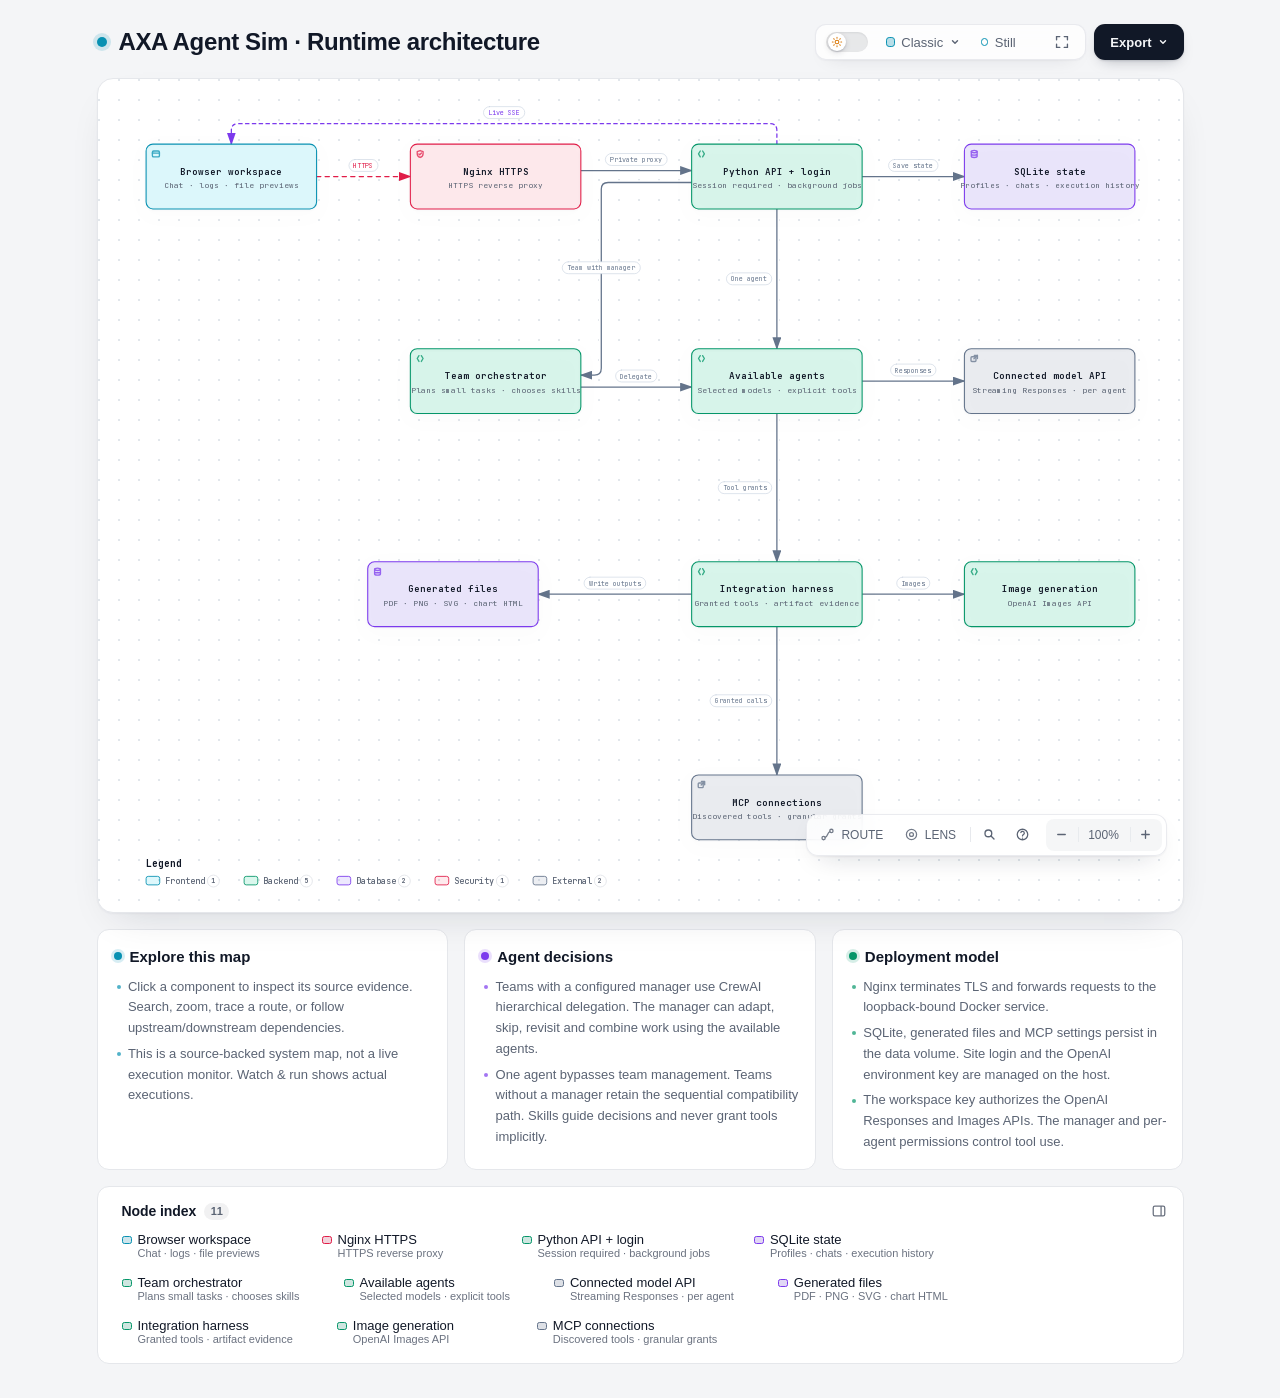
==== commit eda0f5cc: "Regenerate the AXA runtime architecture map" ====
--- a/static/architecture.html
+++ b/static/architecture.html
@@ -5198,7 +5198,7 @@
       </div>
     </div>
 
-    <script id="archify-source-evidence-data" type="application/json">{"schemaVersion":1,"verified":true,"repository":{"url":"https://github.com/felippeferrao/AgentSim","revision":"baa07248a6a9e197d429e27b5907560a98a2eba1","shortRevision":"baa0724","label":"felippeferrao/AgentSim","href":"https://github.com/felippeferrao/AgentSim/tree/baa07248a6a9e197d429e27b5907560a98a2eba1"},"referenceCount":21,"nodes":{"browser":[{"path":"static/app.js","line":1065,"endLine":1074,"href":"https://github.com/felippeferrao/AgentSim/blob/baa07248a6a9e197d429e27b5907560a98a2eba1/static/app.js#L1065-L1074"},{"path":"static/app.js","line":1089,"endLine":1097,"href":"https://github.com/felippeferrao/AgentSim/blob/baa07248a6a9e197d429e27b5907560a98a2eba1/static/app.js#L1089-L1097"}],"nginx":[{"path":"deploy/nginx.conf.example","line":11,"endLine":33,"href":"https://github.com/felippeferrao/AgentSim/blob/baa07248a6a9e197d429e27b5907560a98a2eba1/deploy/nginx.conf.example#L11-L33"},{"path":"compose.yaml","line":7,"endLine":14,"href":"https://github.com/felippeferrao/AgentSim/blob/baa07248a6a9e197d429e27b5907560a98a2eba1/compose.yaml#L7-L14"}],"api":[{"path":"server.py","line":404,"endLine":440,"href":"https://github.com/felippeferrao/AgentSim/blob/baa07248a6a9e197d429e27b5907560a98a2eba1/server.py#L404-L440"},{"path":"server.py","line":897,"endLine":918,"href":"https://github.com/felippeferrao/AgentSim/blob/baa07248a6a9e197d429e27b5907560a98a2eba1/server.py#L897-L918"},{"path":"site_access.py","line":52,"endLine":69,"href":"https://github.com/felippeferrao/AgentSim/blob/baa07248a6a9e197d429e27b5907560a98a2eba1/site_access.py#L52-L69"}],"sqlite":[{"path":"server.py","line":53,"endLine":61,"href":"https://github.com/felippeferrao/AgentSim/blob/baa07248a6a9e197d429e27b5907560a98a2eba1/server.py#L53-L61"},{"path":"server.py","line":893,"endLine":915,"href":"https://github.com/felippeferrao/AgentSim/blob/baa07248a6a9e197d429e27b5907560a98a2eba1/server.py#L893-L915"}],"manager":[{"path":"orchestration.py","line":230,"endLine":263,"href":"https://github.com/felippeferrao/AgentSim/blob/baa07248a6a9e197d429e27b5907560a98a2eba1/orchestration.py#L230-L263"},{"path":"runtime.py","line":529,"endLine":533,"href":"https://github.com/felippeferrao/AgentSim/blob/baa07248a6a9e197d429e27b5907560a98a2eba1/runtime.py#L529-L533"}],"agents":[{"path":"runtime.py","line":537,"endLine":544,"href":"https://github.com/felippeferrao/AgentSim/blob/baa07248a6a9e197d429e27b5907560a98a2eba1/runtime.py#L537-L544"},{"path":"runtime.py","line":609,"endLine":617,"href":"https://github.com/felippeferrao/AgentSim/blob/baa07248a6a9e197d429e27b5907560a98a2eba1/runtime.py#L609-L617"},{"path":"orchestration.py","line":254,"endLine":263,"href":"https://github.com/felippeferrao/AgentSim/blob/baa07248a6a9e197d429e27b5907560a98a2eba1/orchestration.py#L254-L263"}],"models":[{"path":"runtime.py","line":231,"endLine":253,"href":"https://github.com/felippeferrao/AgentSim/blob/baa07248a6a9e197d429e27b5907560a98a2eba1/runtime.py#L231-L253"}],"files":[{"path":"harness.py","line":44,"endLine":57,"href":"https://github.com/felippeferrao/AgentSim/blob/baa07248a6a9e197d429e27b5907560a98a2eba1/harness.py#L44-L57"}],"harness":[{"path":"harness.py","line":494,"endLine":510,"href":"https://github.com/felippeferrao/AgentSim/blob/baa07248a6a9e197d429e27b5907560a98a2eba1/harness.py#L494-L510"},{"path":"harness.py","line":44,"endLine":80,"href":"https://github.com/felippeferrao/AgentSim/blob/baa07248a6a9e197d429e27b5907560a98a2eba1/harness.py#L44-L80"}],"images":[{"path":"harness.py","line":126,"endLine":178,"href":"https://github.com/felippeferrao/AgentSim/blob/baa07248a6a9e197d429e27b5907560a98a2eba1/harness.py#L126-L178"}],"mcp":[{"path":"external_mcp.py","line":304,"endLine":317,"href":"https://github.com/felippeferrao/AgentSim/blob/baa07248a6a9e197d429e27b5907560a98a2eba1/external_mcp.py#L304-L317"},{"path":"external_mcp.py","line":257,"endLine":268,"href":"https://github.com/felippeferrao/AgentSim/blob/baa07248a6a9e197d429e27b5907560a98a2eba1/external_mcp.py#L257-L268"}]}}</script>
+    <script id="archify-source-evidence-data" type="application/json">{"schemaVersion":1,"verified":true,"repository":{"url":"https://github.com/felippeferrao/AgentSimAxa","revision":"c7d5e51a1e0a1012ceb0b93c7bec633c603d20af","shortRevision":"c7d5e51","label":"felippeferrao/AgentSimAxa","href":"https://github.com/felippeferrao/AgentSimAxa/tree/c7d5e51a1e0a1012ceb0b93c7bec633c603d20af"},"referenceCount":15,"nodes":{"browser":[{"path":"static/app.js","line":1105,"endLine":1168,"href":"https://github.com/felippeferrao/AgentSimAxa/blob/c7d5e51a1e0a1012ceb0b93c7bec633c603d20af/static/app.js#L1105-L1168"}],"nginx":[{"path":"deploy/nginx.conf.example","line":1,"endLine":34,"href":"https://github.com/felippeferrao/AgentSimAxa/blob/c7d5e51a1e0a1012ceb0b93c7bec633c603d20af/deploy/nginx.conf.example#L1-L34"},{"path":"compose.yaml","line":1,"endLine":25,"href":"https://github.com/felippeferrao/AgentSimAxa/blob/c7d5e51a1e0a1012ceb0b93c7bec633c603d20af/compose.yaml#L1-L25"}],"api":[{"path":"server.py","line":729,"endLine":757,"href":"https://github.com/felippeferrao/AgentSimAxa/blob/c7d5e51a1e0a1012ceb0b93c7bec633c603d20af/server.py#L729-L757"},{"path":"site_access.py","line":17,"endLine":60,"href":"https://github.com/felippeferrao/AgentSimAxa/blob/c7d5e51a1e0a1012ceb0b93c7bec633c603d20af/site_access.py#L17-L60"}],"sqlite":[{"path":"server.py","line":67,"endLine":103,"href":"https://github.com/felippeferrao/AgentSimAxa/blob/c7d5e51a1e0a1012ceb0b93c7bec633c603d20af/server.py#L67-L103"}],"manager":[{"path":"orchestration.py","line":181,"endLine":217,"href":"https://github.com/felippeferrao/AgentSimAxa/blob/c7d5e51a1e0a1012ceb0b93c7bec633c603d20af/orchestration.py#L181-L217"}],"agents":[{"path":"runtime.py","line":353,"endLine":404,"href":"https://github.com/felippeferrao/AgentSimAxa/blob/c7d5e51a1e0a1012ceb0b93c7bec633c603d20af/runtime.py#L353-L404"}],"models":[{"path":"auth.py","line":30,"endLine":70,"href":"https://github.com/felippeferrao/AgentSimAxa/blob/c7d5e51a1e0a1012ceb0b93c7bec633c603d20af/auth.py#L30-L70"},{"path":"runtime.py","line":172,"endLine":222,"href":"https://github.com/felippeferrao/AgentSimAxa/blob/c7d5e51a1e0a1012ceb0b93c7bec633c603d20af/runtime.py#L172-L222"}],"files":[{"path":"harness.py","line":44,"endLine":75,"href":"https://github.com/felippeferrao/AgentSimAxa/blob/c7d5e51a1e0a1012ceb0b93c7bec633c603d20af/harness.py#L44-L75"}],"harness":[{"path":"harness.py","line":349,"endLine":400,"href":"https://github.com/felippeferrao/AgentSimAxa/blob/c7d5e51a1e0a1012ceb0b93c7bec633c603d20af/harness.py#L349-L400"},{"path":"harness.py","line":580,"endLine":595,"href":"https://github.com/felippeferrao/AgentSimAxa/blob/c7d5e51a1e0a1012ceb0b93c7bec633c603d20af/harness.py#L580-L595"}],"images":[{"path":"harness.py","line":596,"endLine":651,"href":"https://github.com/felippeferrao/AgentSimAxa/blob/c7d5e51a1e0a1012ceb0b93c7bec633c603d20af/harness.py#L596-L651"}],"mcp":[{"path":"external_mcp.py","line":304,"endLine":317,"href":"https://github.com/felippeferrao/AgentSimAxa/blob/c7d5e51a1e0a1012ceb0b93c7bec633c603d20af/external_mcp.py#L304-L317"}]}}</script>
     <script id="archify-i18n-data" type="application/json">{"locale":"en","messages":{"viewer.kind.frontend":"Frontend","viewer.kind.backend":"Backend","viewer.kind.database":"Database","viewer.kind.cloud":"Cloud","viewer.kind.security":"Security","viewer.kind.messagebus":"Message bus","viewer.kind.external":"External","viewer.kind.neutral":"Neutral","viewer.kind.node":"Node","viewer.kind.start":"Start","viewer.kind.active":"Active","viewer.kind.waiting":"Waiting","viewer.kind.decision":"Decision","viewer.kind.success":"Success","viewer.kind.failure":"Failure","viewer.toolbar.actions":"Diagram actions","viewer.theme.toggle.title":"Toggle theme (T)","viewer.theme.toggle":"Toggle color theme","viewer.theme.dark":"Dark","viewer.theme.light":"Light","viewer.preset.choose.title":"Choose visual style (S cycles)","viewer.preset.choose":"Choose visual style","viewer.preset.style":"Style","viewer.preset.menu":"Visual style","viewer.preset.identity":"Visual identity","viewer.preset.cycles":"to cycle","viewer.preset.classic":"Classic","viewer.preset.classic.short":"Classic","viewer.preset.classic.hint":"Stable technical default","viewer.preset.flow":"Signal Flow","viewer.preset.flow.short":"Flow","viewer.preset.flow.hint":"Motion-forward presentation","viewer.preset.blueprint":"Blueprint","viewer.preset.blueprint.hint":"Engineering review","viewer.preset.editorial":"Editorial","viewer.preset.editorial.hint":"Publication and launch notes","viewer.preset.badge.signalFlow":"SIGNAL FLOW","viewer.preset.badge.blueprint":"BLUEPRINT / REV 01","viewer.preset.badge.editorial":"EDITORIAL / FIELD NOTE","viewer.preset.badge.editorialPlate":"ARCHIFY / PLATE 04","viewer.preset.current":"Visual style: {style}. Choose visual style","viewer.motion.live":"Live","viewer.motion.still":"Still","viewer.motion.pause":"Pause motion","viewer.motion.resume":"Resume motion","viewer.motion.reduced":"Motion paused by reduced-motion preference","viewer.motion.hidden":"Motion paused while this page is hidden","viewer.motion.yielding":"Pause motion; currently yielding to {owner}","viewer.motion.yielding.title":"Live preview enabled · yielding to {owner}","viewer.owner.route":"Route Probe","viewer.owner.lens":"Semantic Lens","viewer.owner.relationship":"Relationship Preview","viewer.owner.intent":"Intent Trace","viewer.owner.focus":"semantic focus","viewer.owner.legend":"legend preview","viewer.owner.reader":"reader interaction","viewer.present.enter":"Enter presentation stage","viewer.present.enter.title":"Presentation stage (F)","viewer.present.exit":"Exit presentation stage","viewer.present.exit.title":"Exit presentation stage (F or Escape)","viewer.present.present":"Present","viewer.present.exit.label":"Exit","viewer.export.button":"Export","viewer.export.button.title":"Export diagram (E)","viewer.export.diagram":"Export diagram","viewer.export.menu":"Export","viewer.export.subtitle":"Portable, clean outputs","viewer.export.share":"Share","viewer.export.shareCard":"Share Card","viewer.export.routeShareCard":"Route Share Card","viewer.export.reachShareCard":"Reach Share Card","viewer.export.copyDiagram":"Copy diagram","viewer.export.clipboardPng":"PNG to clipboard","viewer.export.raster":"Raster images","viewer.export.image":"Image","viewer.export.lossless":"Lossless image","viewer.export.compact":"Compact image","viewer.export.modern":"Modern image","viewer.export.vectorMotion":"Vector and motion","viewer.export.vectorMotion.heading":"Vector \u0026 motion","viewer.export.editable":"Editable vector","viewer.export.svg.auto":"SVG · Auto","viewer.export.svg.auto.hint":"Matches host theme","viewer.export.svg.light":"SVG · Light","viewer.export.svg.light.hint":"Always light","viewer.export.svg.dark":"SVG · Dark","viewer.export.svg.dark.hint":"Always dark","viewer.export.motion6s":"6s motion","viewer.export.unsupported":"Not supported by this browser","viewer.export.clipboardUnsupported":"Clipboard image write not supported by this browser","viewer.export.clipboardUnsupported.short":"Clipboard image write not supported in this browser.","viewer.export.motionUnavailable":"Motion capture unavailable in this browser","viewer.export.webmUnavailable":"WebM unavailable in this browser","viewer.export.failed":"Export failed: {message}","viewer.export.unknownVariant":"Unknown Share Card variant: {variant}","viewer.export.routeRequired":"Trace a route before exporting a Route Share Card","viewer.export.reachRequired":"Trace authored reach before exporting a Reach Share Card","viewer.export.unknown":"unknown","viewer.export.routeFailed":"Route Share Card export failed: {message}","viewer.export.reachFailed":"Reach Share Card export failed: {message}","viewer.export.copyFailed":"Copy failed: {message}","viewer.export.copiedPng":"Copied PNG to clipboard","viewer.export.downloadedRoute":"Downloaded Route Share Card","viewer.export.downloadedReach":"Downloaded Reach Share Card","viewer.export.downloadedWebm":"Downloaded WebM","viewer.export.recording":"Recording 6 seconds of motion…","viewer.export.card.routeSummary.one":"Path: {source} → {target} · {count} step","viewer.export.card.routeSummary.other":"Path: {source} → {target} · {count} steps","viewer.export.card.reachSummary":"Authored {direction} from {origin} · {nodes} · {links} · max {hops}","viewer.export.card.node.one":"{count} node","viewer.export.card.node.other":"{count} nodes","viewer.export.card.link.one":"{count} link","viewer.export.card.link.other":"{count} links","viewer.export.card.hop.one":"{count} hop","viewer.export.card.hop.other":"{count} hops","viewer.export.card.routeBadge":"ARCHIFY · ROUTE · {hops}","viewer.export.card.reachBadge":"ARCHIFY · {direction} REACH","viewer.export.direction.upstream":"Upstream","viewer.export.direction.downstream":"Downstream","viewer.export.error.canvasUnavailable":"Canvas unavailable for {label}","viewer.export.error.contextUnavailable":"2D canvas context unavailable for {label}","viewer.export.error.toBlobUnavailable":"canvas.toBlob unavailable for {label}","viewer.export.error.toBlobNull":"canvas.toBlob returned no data for {label}","viewer.export.error.variantsCombined":"Share Card variants cannot be combined","viewer.export.error.viewerState":"Share Card export could not remove temporary viewer state","viewer.export.error.routeState":"Route Card export could not preserve the resolved route safely","viewer.export.error.reachState":"Reach Card export could not preserve authored reach safely","viewer.export.error.webmRequirements":"WebM motion export requires a trace animation and browser MediaRecorder support","viewer.export.error.mediaRecorder":"MediaRecorder failed","viewer.export.error.emptyWebm":"MediaRecorder produced an empty WebM","viewer.export.error.webmBackground":"SVG background could not be loaded for WebM export","viewer.guide.title":"Explore this system","viewer.focus.selectedNodes":"{count} selected nodes","viewer.guide.eyebrow":"Diagram guide","viewer.guide.close":"Close diagram guide","viewer.guide.inspecting":"Inspecting compiled semantics","viewer.guide.actions":"Diagram exploration actions","viewer.guide.find":"Find any node","viewer.guide.find.hint":"Search labels, responsibilities, kinds, and stable IDs.","viewer.guide.route":"Trace a route","viewer.guide.route.aria":"Trace a directed route","viewer.guide.route.hint":"Ask how two semantic nodes connect in authored direction.","viewer.guide.map":"See the whole system","viewer.guide.map.hint":"Open Semantic Radar with a live viewport and stable nodes.","viewer.guide.lens":"Compare semantic kinds","viewer.guide.lens.hint":"Count roles, reveal their traffic, and compare direct authored links.","viewer.guide.present":"Enter Presentation Stage","viewer.guide.present.hint":"Give the live diagram the viewport without changing export.","viewer.guide.shortcuts":"Additional keyboard shortcuts","viewer.guide.shortcut.export":"Export","viewer.guide.shortcut.theme":"Theme","viewer.guide.shortcut.style":"Style","viewer.guide.shortcut.reset":"Reset","viewer.guide.shortcut.zoomIn":"Zoom in","viewer.guide.shortcut.zoomOut":"Zoom out","viewer.guide.shortcut.close":"Close","viewer.guide.credit":"Find Archify useful? A star on GitHub helps","viewer.guide.star":"Star","viewer.guide.facts":"{nodes} · {relationships}","viewer.guide.fact.node.one":"{count} semantic node","viewer.guide.fact.node.other":"{count} semantic nodes","viewer.guide.fact.relationship.one":"{count} relationship","viewer.guide.fact.relationship.other":"{count} relationships","viewer.guide.open":"Open diagram guide","viewer.finder.title":"Find a node","viewer.finder.close":"Close node finder","viewer.finder.placeholder":"Search labels or IDs","viewer.finder.search":"Search diagram nodes","viewer.finder.results":"Diagram nodes","viewer.finder.empty":"No matching nodes","viewer.finder.result.focus":"Focus {label}","viewer.finder.result.routeStart":"Choose {label} as route start","viewer.finder.result.routeTarget":"Choose {label} as route destination, {links}","viewer.finder.status.empty":"No matching nodes","viewer.finder.status.count.one":"{count} matching node","viewer.finder.status.count.other":"{count} matching nodes","viewer.finder.noun.nodes":"nodes","viewer.finder.link.one":"{count} link","viewer.finder.link.other":"{count} links","viewer.finder.result.focus.one":"Focus {label}, {count} related connection","viewer.finder.result.focus.other":"Focus {label}, {count} related connections","viewer.finder.status.filtered":"{visible} of {available} {noun}","viewer.finder.status.all":"{available} {noun}","viewer.passport.eyebrow":"Semantic passport","viewer.passport.metadata":"Node metadata","viewer.passport.evidence":"Verified source evidence","viewer.passport.verified":"Verified source","viewer.passport.verificationScope":"Verified against local Git at the pinned revision. Remote access has not been checked.","viewer.passport.reach":"Authored reach","viewer.passport.reach.trace":"Trace authored reachability","viewer.passport.upstream":"Upstream","viewer.passport.downstream":"Downstream","viewer.passport.upstream.trace":"Trace upstream authored reachability","viewer.passport.downstream.trace":"Trace downstream authored reachability","viewer.passport.close":"Close semantic passport","viewer.passport.move":"Move semantic passport. Drag, use arrow keys, or press Home to reset.","viewer.passport.copy":"Copy link","viewer.passport.copy.focus":"Copy link to focused node","viewer.passport.relations":"Relations","viewer.passport.relations.show":"Show connected relationships","viewer.passport.relations.hide":"Hide connected relationships","viewer.passport.relations.list":"Connected relationships","viewer.passport.copyRelation":"Copy relation","viewer.passport.copyNode":"Copy node","viewer.passport.copyPinned":"Copy link to pinned relationship","viewer.passport.copySource":"Copy link to source node","viewer.passport.copy.focused.success":"Focused node link copied","viewer.passport.copy.pinned.success":"Pinned relationship link copied","viewer.passport.copy.focused.failed":"Could not copy focused node link","viewer.passport.copy.pinned.failed":"Could not copy pinned relationship link","viewer.passport.relationship.none":"No connected relationships","viewer.passport.relationship.count.one":"{count} relation","viewer.passport.relationship.count.other":"{count} relations","viewer.passport.relationship.show.one":"Show {count} connected relationship","viewer.passport.relationship.show.other":"Show {count} connected relationships","viewer.passport.relationship.summary":"{out} outgoing · {in} incoming{loops}","viewer.passport.relationship.loops":" · {count} loop","viewer.passport.relationship.explorer":"Direct relationship explorer","viewer.passport.relationship.help":"Use arrow keys to explore relationships. Press Enter or Space to pin details; Escape clears.","viewer.passport.relationship.loopsBack":"loops back","viewer.passport.relationship.connectsTo":"connects to","viewer.passport.relationship.connectsFrom":"connects from","viewer.passport.relationship.pinned":"Pinned relationship · {from} → {to} · {label}","viewer.passport.relationship.inspect":"Inspect relationship {index} of {total}: {from} to {to}, {label}. Press Enter for details.","viewer.passport.relationship.group.out":"Outgoing","viewer.passport.relationship.group.in":"Incoming","viewer.passport.relationship.group.loop":"Self loops","viewer.passport.relationship.row":"{group}: {relationship}, {neighbor}","viewer.passport.relationship.direction.out":"OUT →","viewer.passport.relationship.direction.in":"← IN","viewer.passport.relationship.direction.loop":"LOOP","viewer.passport.sourceCount.one":"{count} verified source reference","viewer.passport.sourceCount.other":"{count} verified source references","viewer.passport.repository.open":"Open verified repository revision {revision}","viewer.passport.source.open":"Open verified source {path} at revision {revision}","viewer.passport.source.openLink":"Open ↗","viewer.passport.reach.upstream.one":"Trace {count} upstream authored node","viewer.passport.reach.upstream.other":"Trace {count} upstream authored nodes","viewer.passport.reach.downstream.one":"Trace {count} downstream authored node","viewer.passport.reach.downstream.other":"Trace {count} downstream authored nodes","viewer.passport.reach.noUpstream":"No upstream authored nodes","viewer.passport.reach.noDownstream":"No downstream authored nodes","viewer.passport.reach.status":"{direction} · {nodes} nodes · {links} links · max {hops} hops","viewer.route.eyebrow":"Path","viewer.route.start":"Click where the path starts","viewer.route.start.find":"Find start","viewer.route.start.find.aria":"Find a route start","viewer.route.copy":"Copy link","viewer.route.copy.aria":"Copy link to traced route","viewer.route.clear":"Clear","viewer.route.clear.aria":"Clear route probe","viewer.route.traced":"Path","viewer.route.pickTwo":"Click two nodes on the diagram","viewer.route.pickOne":"Click a node on the diagram","viewer.route.controls":"Route journey controls","viewer.route.previous":"Previous route position","viewer.route.play":"Play route journey","viewer.route.pause":"Pause route journey","viewer.route.replay":"Replay route journey","viewer.route.next":"Next route position","viewer.route.journey":"Journey","viewer.route.pause.label":"Pause","viewer.route.replay.label":"Replay","viewer.route.overview":"Overview","viewer.route.overview.aria":"Show complete route overview","viewer.route.instructions":"Click a start, then an end. Paths follow the arrows.","viewer.route.destination":"Where does the path from {label} end?","viewer.route.destination.find":"Find target","viewer.route.destination.find.aria":"Find a reachable route destination","viewer.route.differentDestination":"Choose a different destination","viewer.route.distinct":"Pick two different nodes.","viewer.route.unreachable":"Cannot reach {label} from here","viewer.route.unreachable.detail":"{target} cannot be reached from {source} along the arrows. Pick a highlighted node.","viewer.route.start.instructions":"Next, pick the end. Only nodes you can reach will light up.","viewer.route.copy.success":"Traced route link copied","viewer.route.copy.failed":"Could not copy traced route link","viewer.route.position":"Route position {index} of {total}: {label}","viewer.route.step":"Step {index} of {total} · {phase} · {label}","viewer.route.motionRequired":"Automatic journey requires Live motion","viewer.route.trigger.clear":"Clear traced route","viewer.route.overview.status":"{nodes} · {hops} · shortest path","viewer.route.overview.node.one":"{count} node","viewer.route.overview.node.other":"{count} nodes","viewer.route.overview.hop.one":"{count} step","viewer.route.overview.hop.other":"{count} steps","viewer.route.phase.playing":"Playing","viewer.route.phase.complete":"Complete","viewer.route.phase.inspecting":"Inspecting","viewer.route.destination.count.one":"{count} reachable node is highlighted. Click it.","viewer.route.destination.count.other":"{count} reachable nodes are highlighted. Click one.","viewer.route.noOutgoing":"No arrows lead out of this node. Clear it and pick another start.","viewer.route.result.title":"{source} to {target}","viewer.route.finder.source.title":"Choose route start","viewer.route.finder.source.placeholder":"Search route sources","viewer.route.finder.source.empty":"No matching route sources","viewer.route.finder.source.results":"Nodes that can start a route","viewer.route.finder.source.noun":"route sources","viewer.route.finder.source.badge":"start","viewer.route.finder.target.title":"Destination from {label}","viewer.route.finder.target.placeholder":"Search reachable destinations","viewer.route.finder.target.empty":"No matching reachable destinations","viewer.route.finder.target.results":"Reachable route destinations","viewer.route.finder.target.noun":"reachable destinations","viewer.route.hop.one":"{count} hop","viewer.route.hop.other":"{count} hops","viewer.lens.eyebrow":"Semantic lens","viewer.lens.title":"Compare system roles","viewer.lens.close":"Close semantic lens","viewer.lens.instruction":"Choose up to two semantic kinds. One reveals its real traffic; two compare only direct authored relationships.","viewer.lens.kinds":"Semantic kinds","viewer.lens.choose":"Choose a kind to inspect its nodes and touching relationships.","viewer.lens.copy":"Copy link to semantic lens","viewer.lens.clear":"Clear semantic lens","viewer.lens.open":"Open semantic lens","viewer.lens.openActive":"Open active semantic lens","viewer.lens.legend":"Semantic legend","viewer.lens.legend.inspect.one":"Inspect {label}, {count} node","viewer.lens.legend.inspect.other":"Inspect {label}, {count} nodes","viewer.lens.kind.count.one":"{label}, {count} node","viewer.lens.kind.count.other":"{label}, {count} nodes","viewer.lens.compare.one":"{first} → {second}: {forward} · {second} → {first}: {reverse} · {count} direct relationship","viewer.lens.compare.other":"{first} → {second}: {forward} · {second} → {first}: {reverse} · {count} direct relationships","viewer.lens.single":"{nodes} · {relationships} · connected peers remain visible","viewer.lens.node.one":"{count} {label} node","viewer.lens.node.other":"{count} {label} nodes","viewer.lens.relationship.one":"{count} touching relationship","viewer.lens.relationship.other":"{count} touching relationships","viewer.radar.title":"Semantic radar","viewer.radar.building":"Building overview","viewer.radar.openFull":"Open full semantic radar","viewer.radar.open":"Open radar","viewer.radar.close":"Close semantic radar","viewer.radar.surface":"Diagram overview. Click a node to focus it, or use arrow keys to pan.","viewer.radar.click":"Click node","viewer.radar.drag":"Drag to pan","viewer.radar.space":"Semantic radar needs more MAP space.","viewer.radar.nodes":"Semantic diagram radar nodes","viewer.radar.focus":"Focus {label} from Semantic Radar","viewer.radar.status":"{count} nodes · {viewport}","viewer.radar.fullMap":"{count} nodes · full map","viewer.radar.compacted":"Radar compacted to avoid covering the Semantic Passport or MAP controls.","viewer.radar.cancelWaiting":"Cancel semantic radar waiting for more MAP space","viewer.radar.needsSpace":"Semantic radar needs more visible MAP space","viewer.radar.viewport.full":"full map","viewer.radar.viewport.width":"{percent}% width","viewer.radar.viewport.scale":"{percent}% viewport","viewer.nav.controls":"Diagram view controls","viewer.nav.route":"Trace a directed route","viewer.nav.route.title":"Trace route (R)","viewer.nav.route.short":"ROUTE","viewer.nav.radar":"Open semantic radar","viewer.nav.radar.title":"Semantic radar (M)","viewer.nav.radar.short":"MAP","viewer.nav.lens":"Open semantic lens","viewer.nav.lens.title":"Semantic lens (L)","viewer.nav.lens.short":"LENS","viewer.nav.find":"Find a node","viewer.nav.find.title":"Find a node (/)","viewer.outline.title":"Node index","viewer.rail.show":"Notes \u0026 index","viewer.rail.controls":"Side panel","viewer.rail.collapse":"Collapse side panel","viewer.rail.bottom":"Move panel below the diagram","viewer.rail.right":"Move panel beside the diagram","viewer.nav.guide":"Open diagram guide","viewer.nav.guide.title":"Diagram guide (?)","viewer.nav.zoomOut":"Zoom out","viewer.nav.zoomOut.title":"Zoom out (-)","viewer.nav.reset":"Reset diagram view","viewer.nav.reset.title":"Reset view (0)","viewer.nav.read":"READ","viewer.nav.zoomIn":"Zoom in","viewer.nav.zoomIn.title":"Zoom in (+)","viewer.nav.camera":"{hint}. Reset diagram view","viewer.nav.camera.title":"{semantic}{hint} · reset view (0)","viewer.nav.camera.semantic":"Semantic camera active · ","viewer.nav.level.map":"MAP","viewer.nav.level.read":"READ","viewer.nav.level.full":"FULL","viewer.nav.level.auto":"AUTO","viewer.nav.detail.map":"Zoom in to reveal relationship labels and node context","viewer.nav.detail.read":"Zoom in again to reveal tags and annotations","viewer.nav.detail.full":"Full diagram detail","viewer.intent.summary":"{label}. {out} outgoing, {in} incoming{loops}. {total} connections. Press Enter for details.","viewer.intent.loops":", {count} self loop","viewer.common.copied":"Copied","viewer.common.copyFailed":"Copy failed","viewer.common.copyLink":"Copy link","viewer.common.clear":"Clear","viewer.common.close":"Close"}}</script>
     <!-- Main Diagram -->
     <div class="diagram-container" data-detail-level="read"
@@ -5714,9 +5714,9 @@
           <h3>Deployment model</h3>
         </div>
         <ul>
-          <li>Nginx terminates TLS; the AgentSim container is exposed only through host loopback. API, agents, tools and the image CLI run in the same container.</li>
-          <li>SQLite, generated files and independent provider credentials persist in a server-mounted data directory. Login configuration is mounted separately.</li>
-          <li>OpenAI and MCP access depends on configured accounts, available models and explicit per-agent permissions. This map does not claim those connections are currently active.</li>
+          <li>Nginx terminates TLS and forwards requests to the loopback-bound Docker service.</li>
+          <li>SQLite, generated files and MCP settings persist in the data volume. Site login and the OpenAI environment key are managed on the host.</li>
+          <li>The workspace key authorizes the OpenAI Responses and Images APIs. The manager and per-agent permissions control tool use.</li>
         </ul>
       </div>
     </div>
